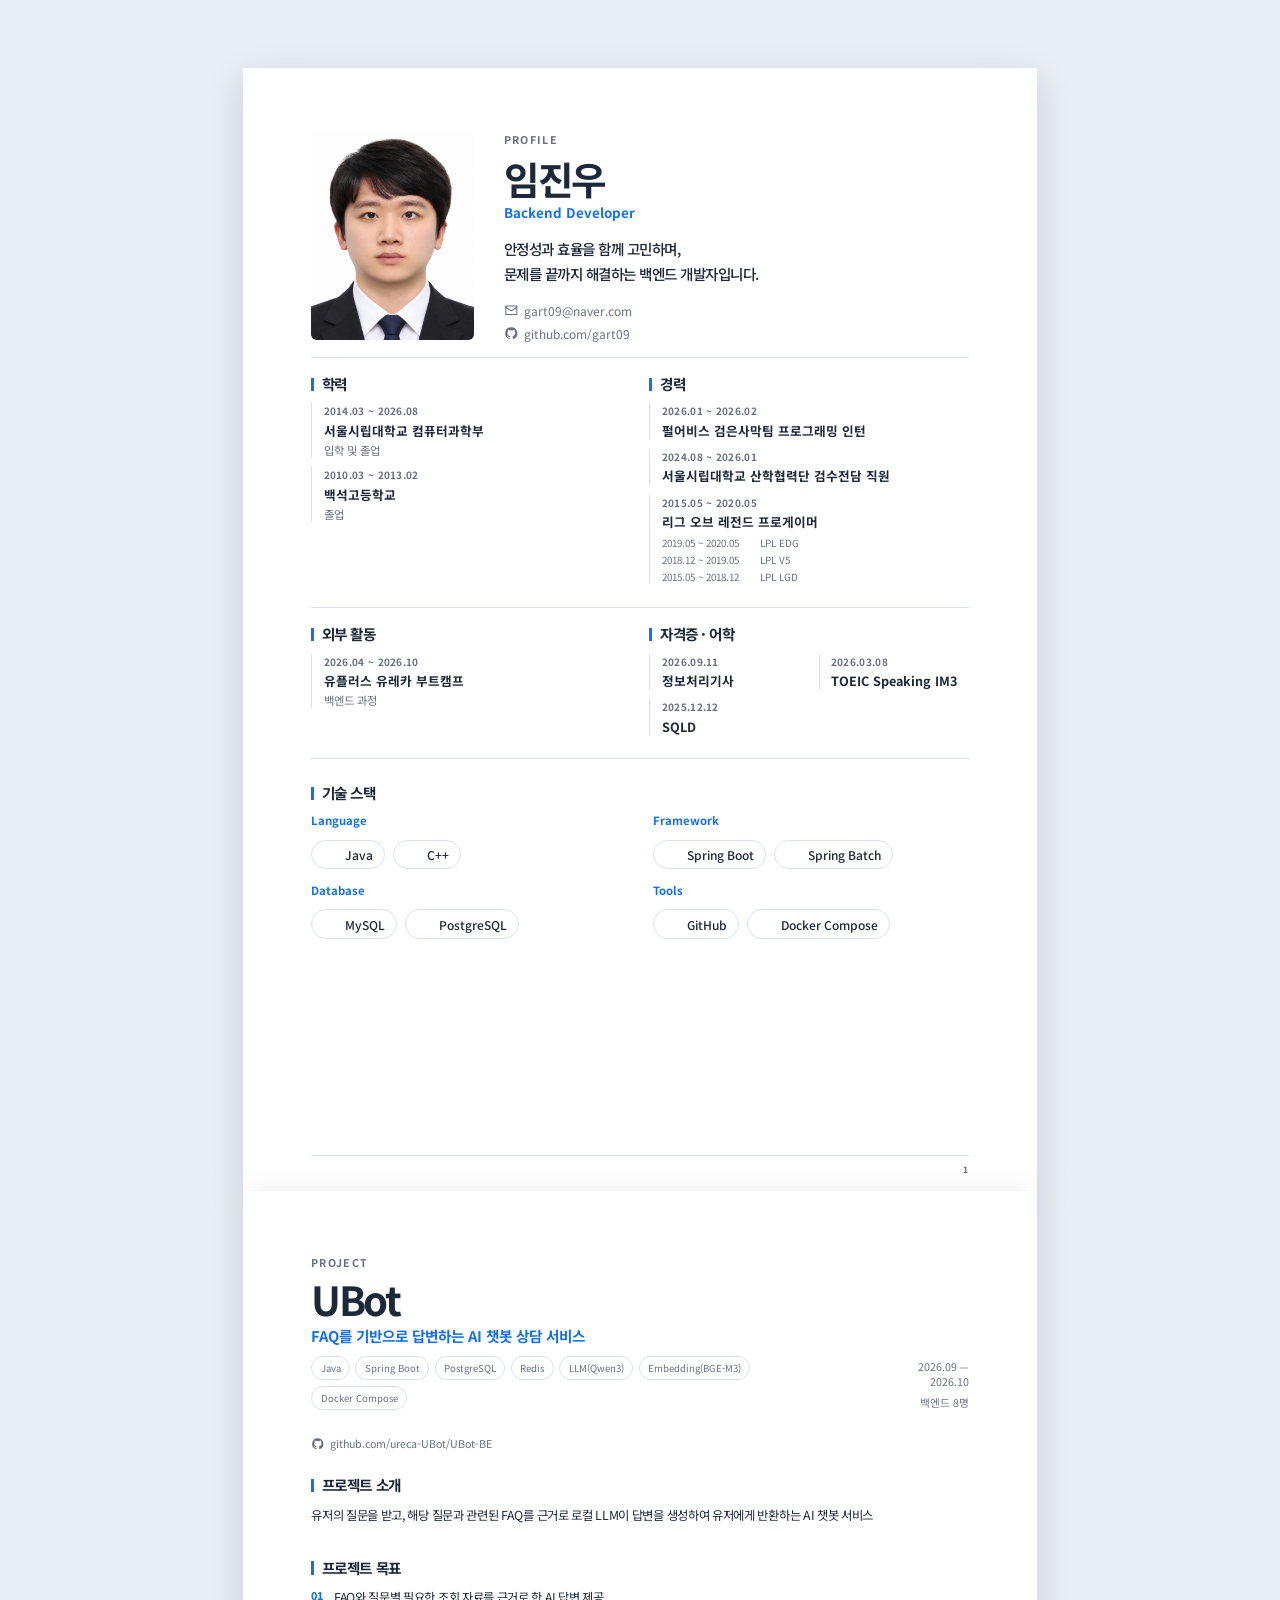
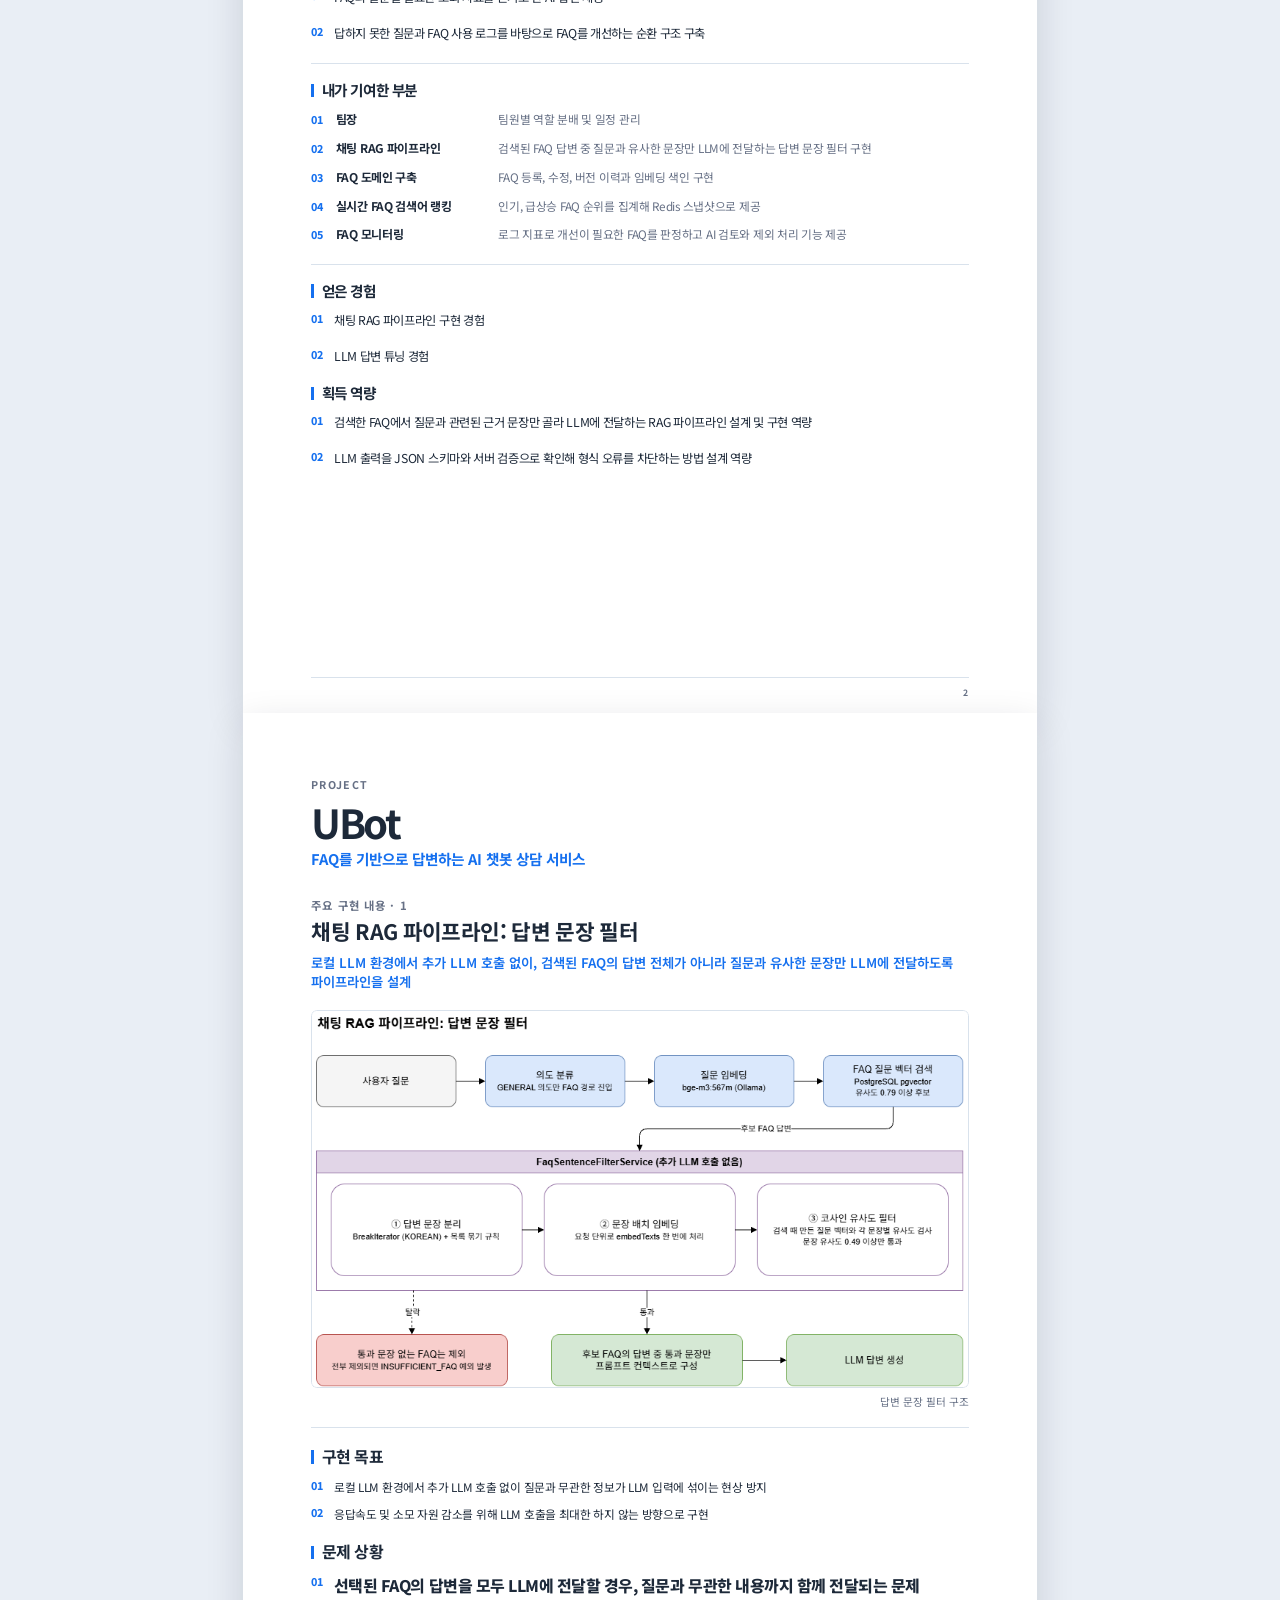
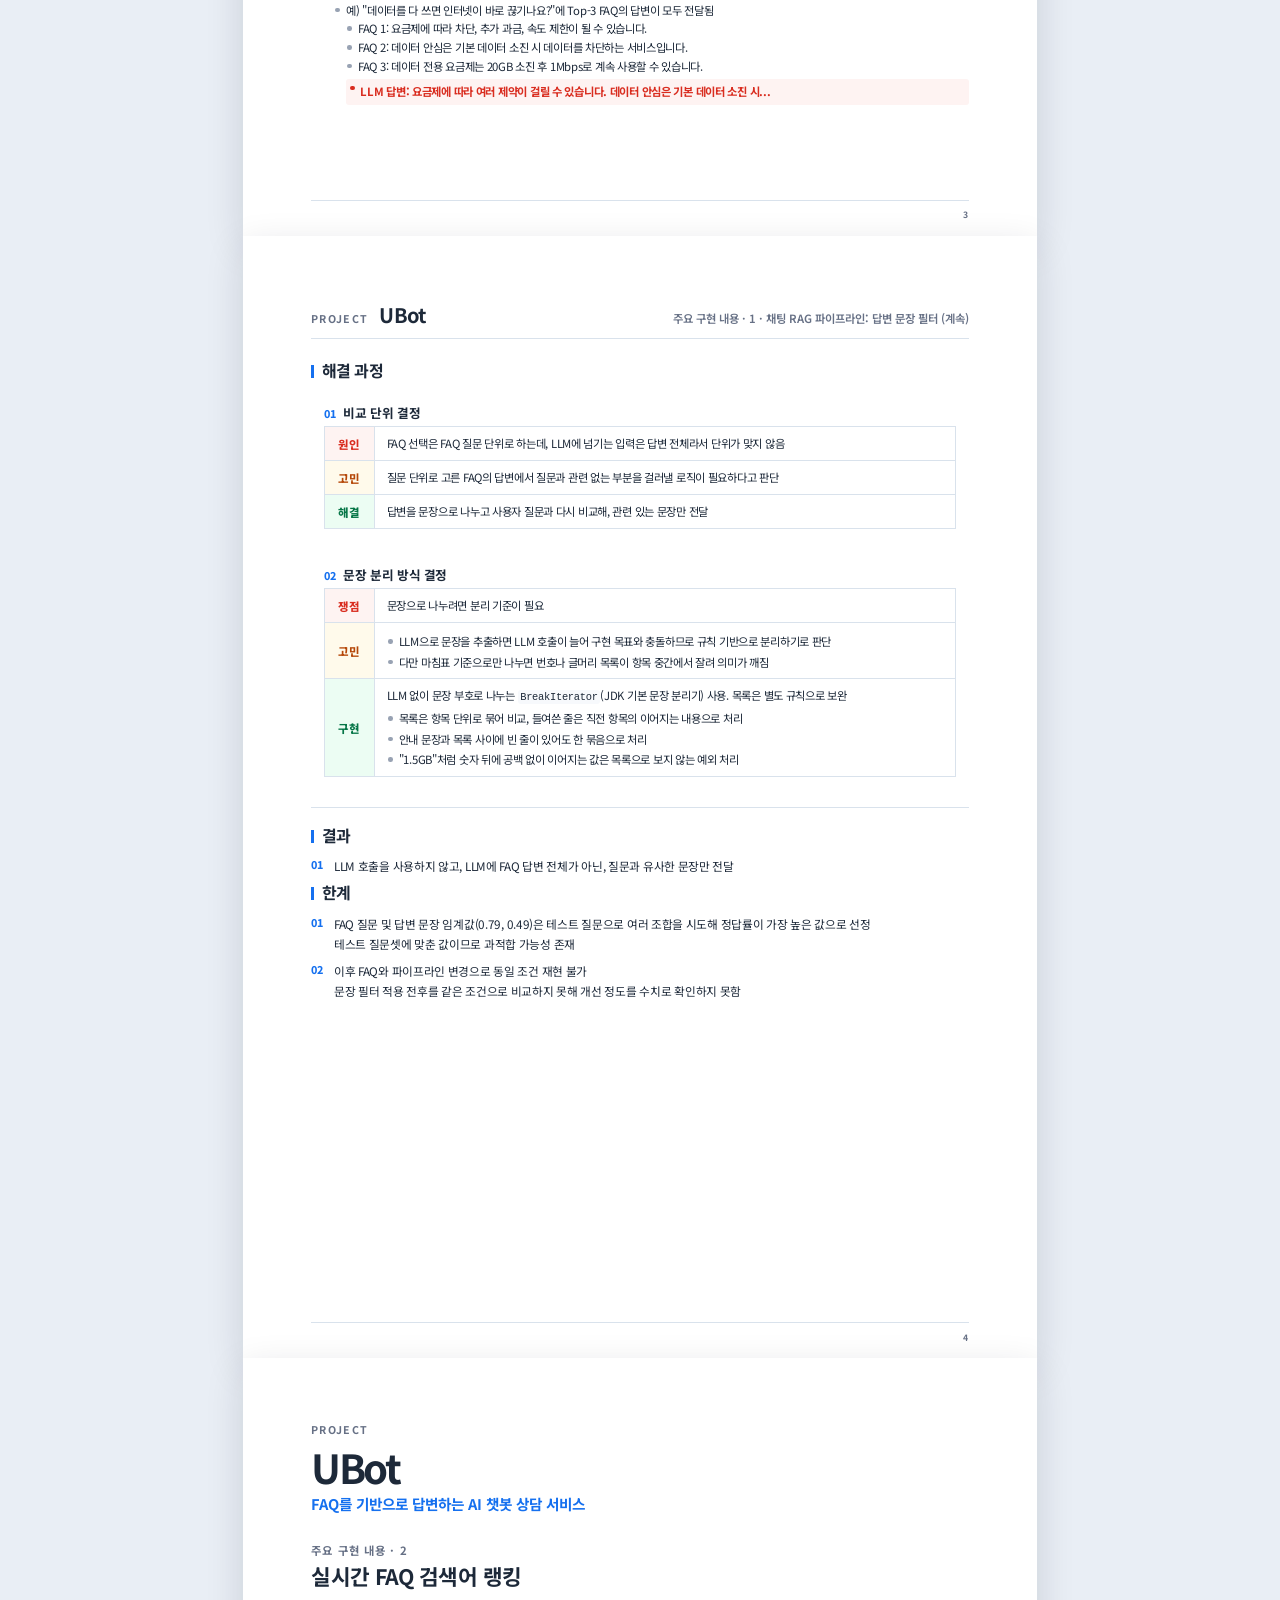
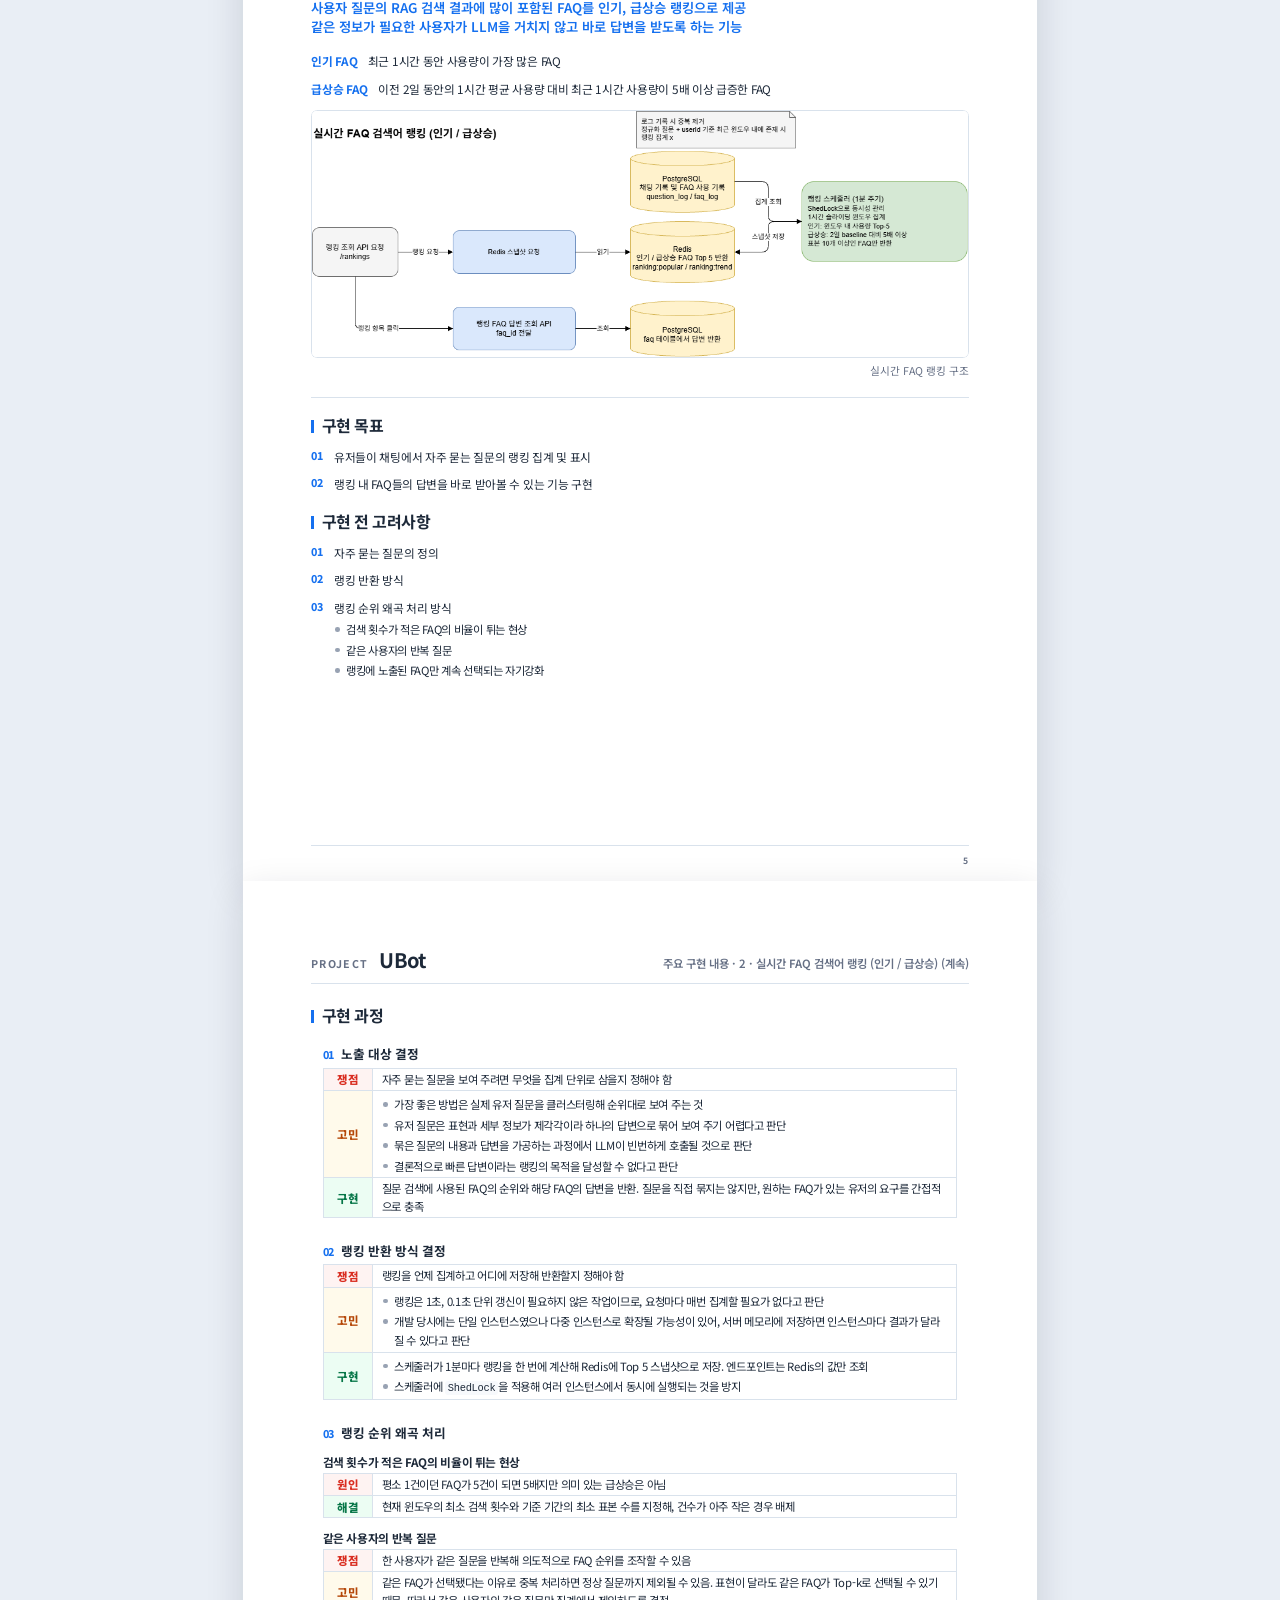
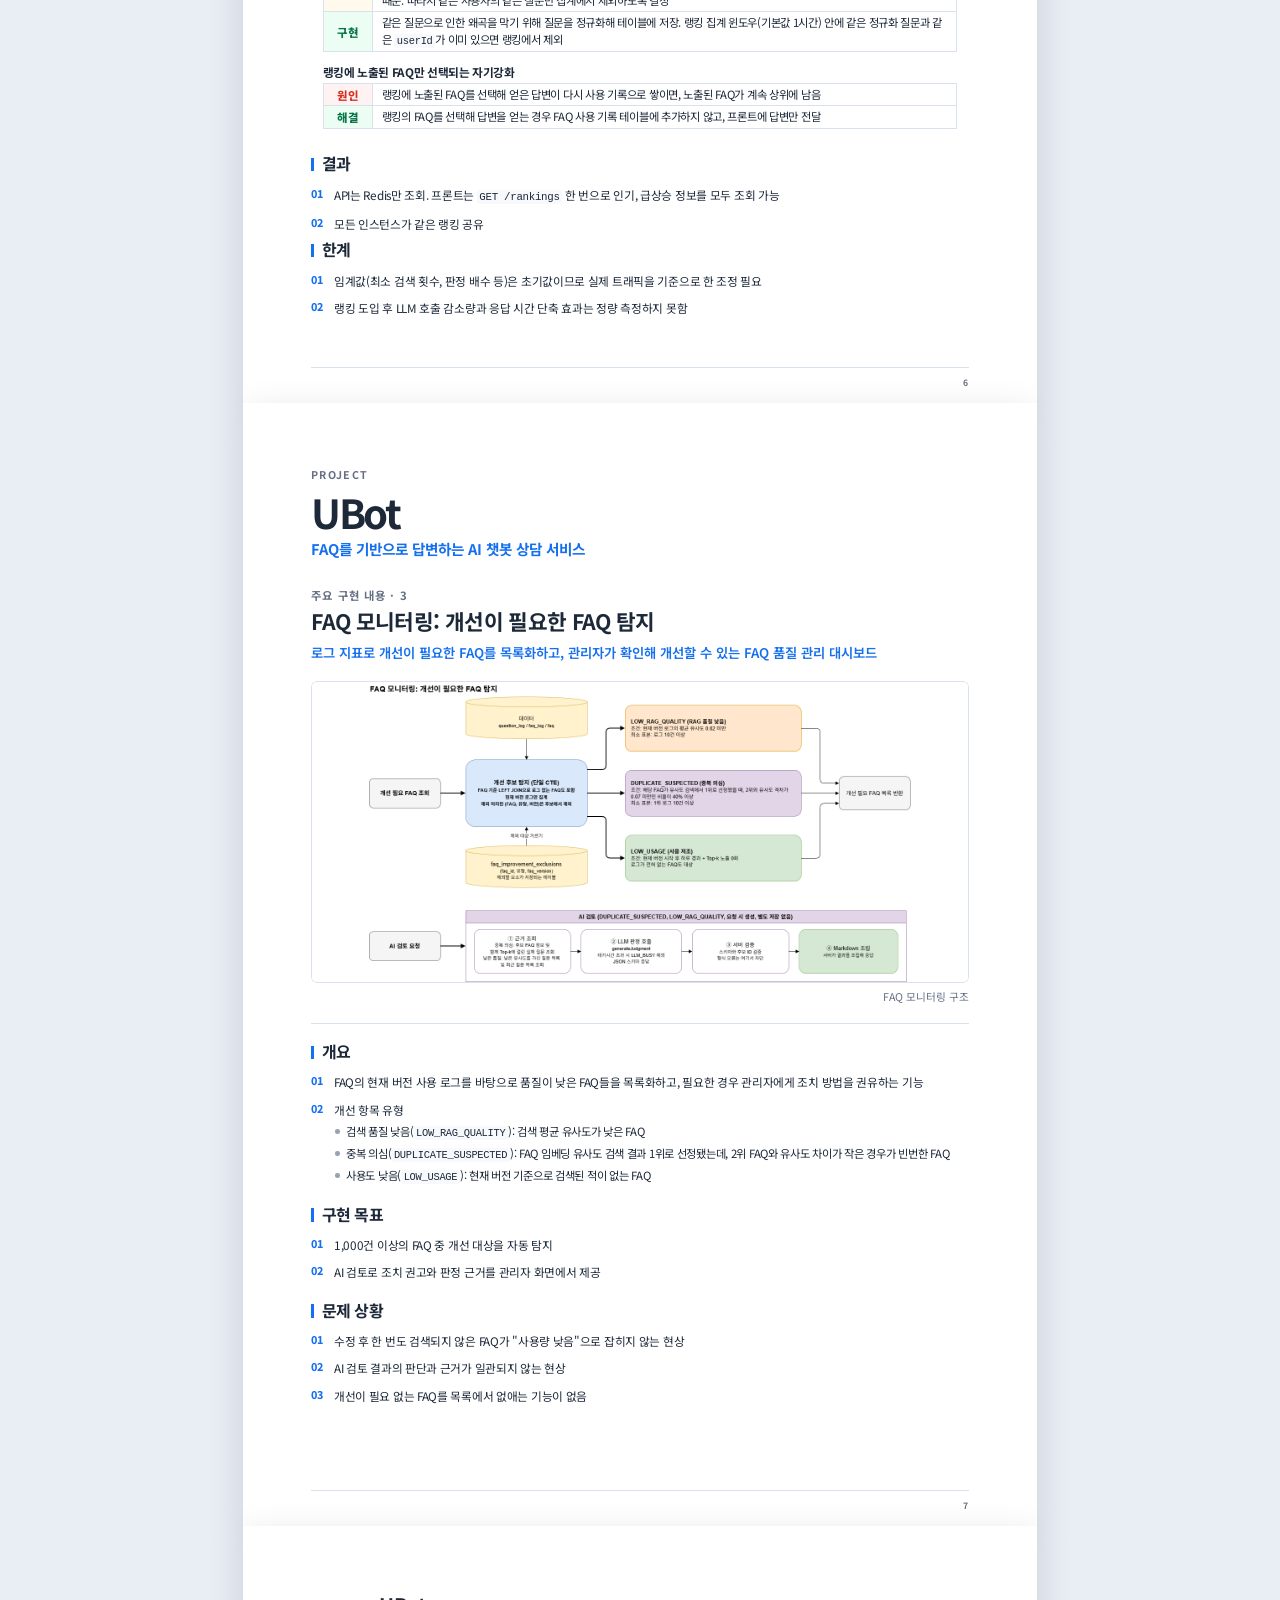
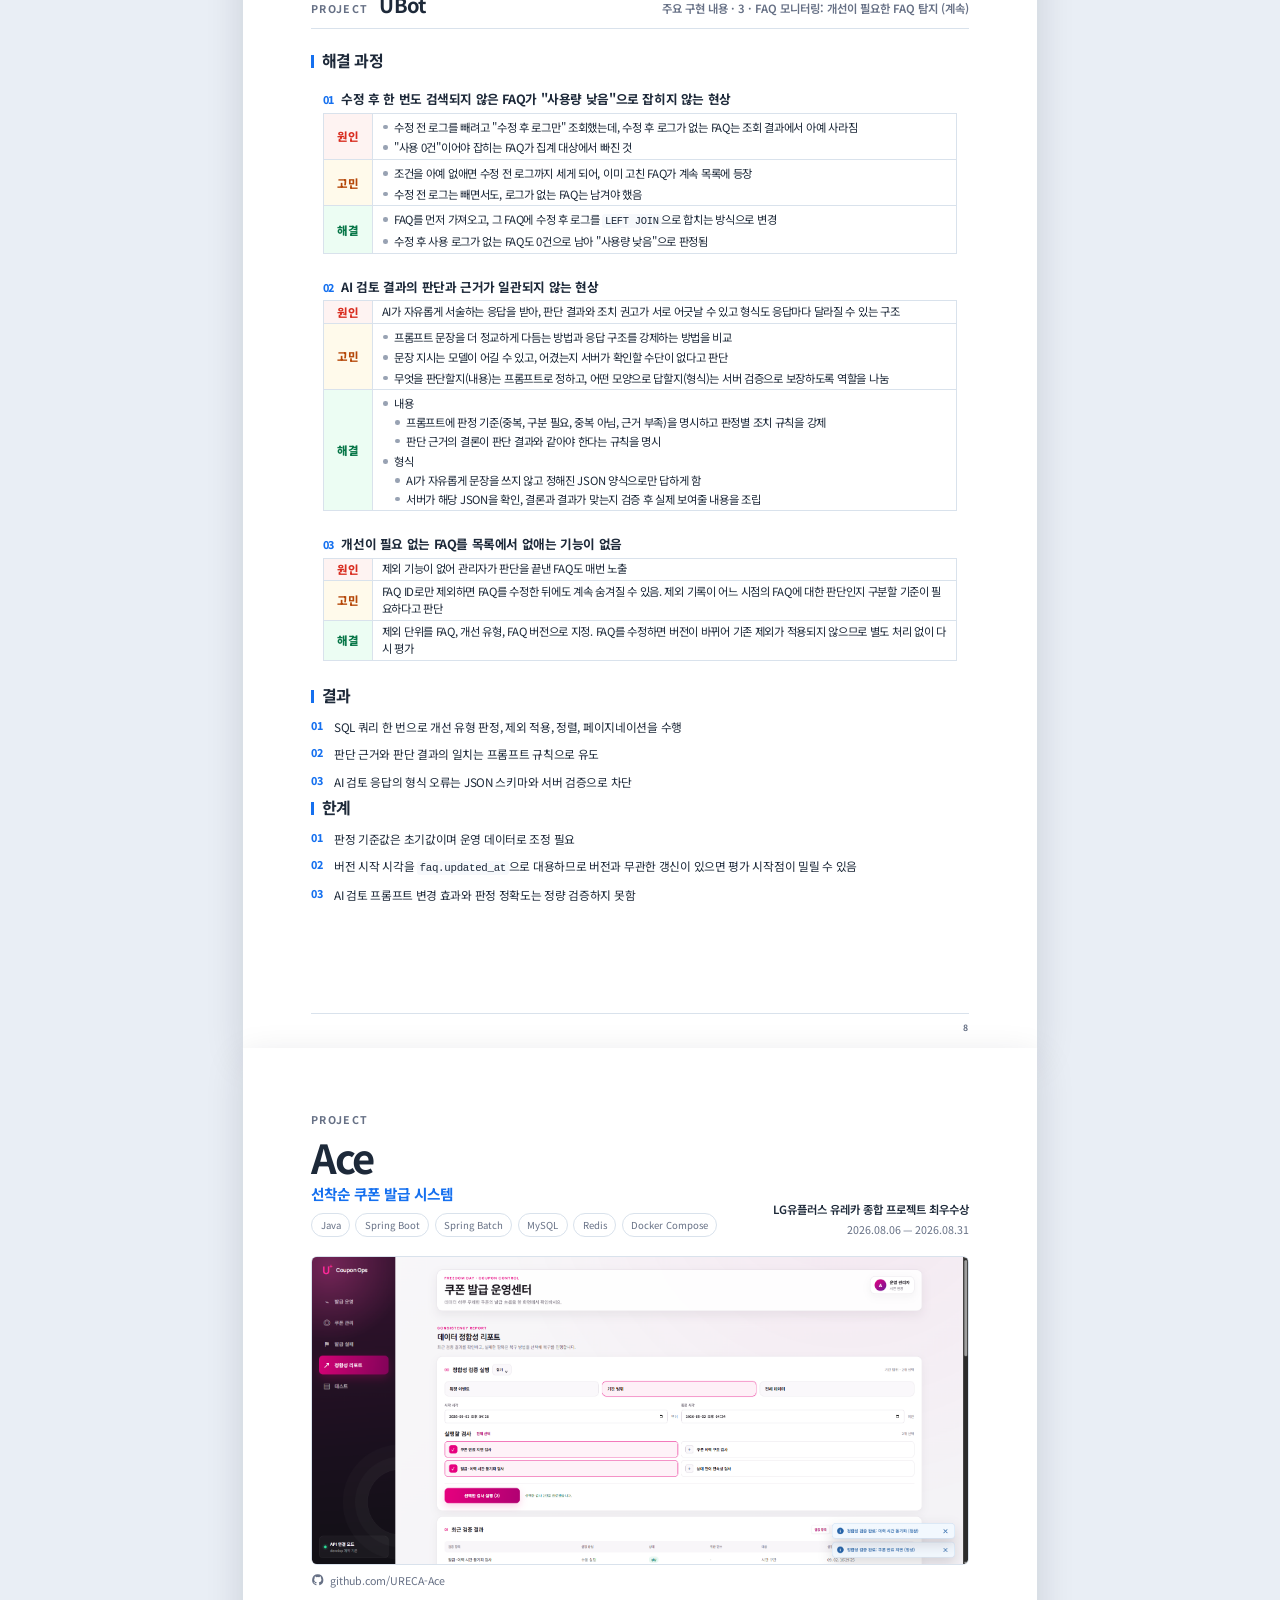
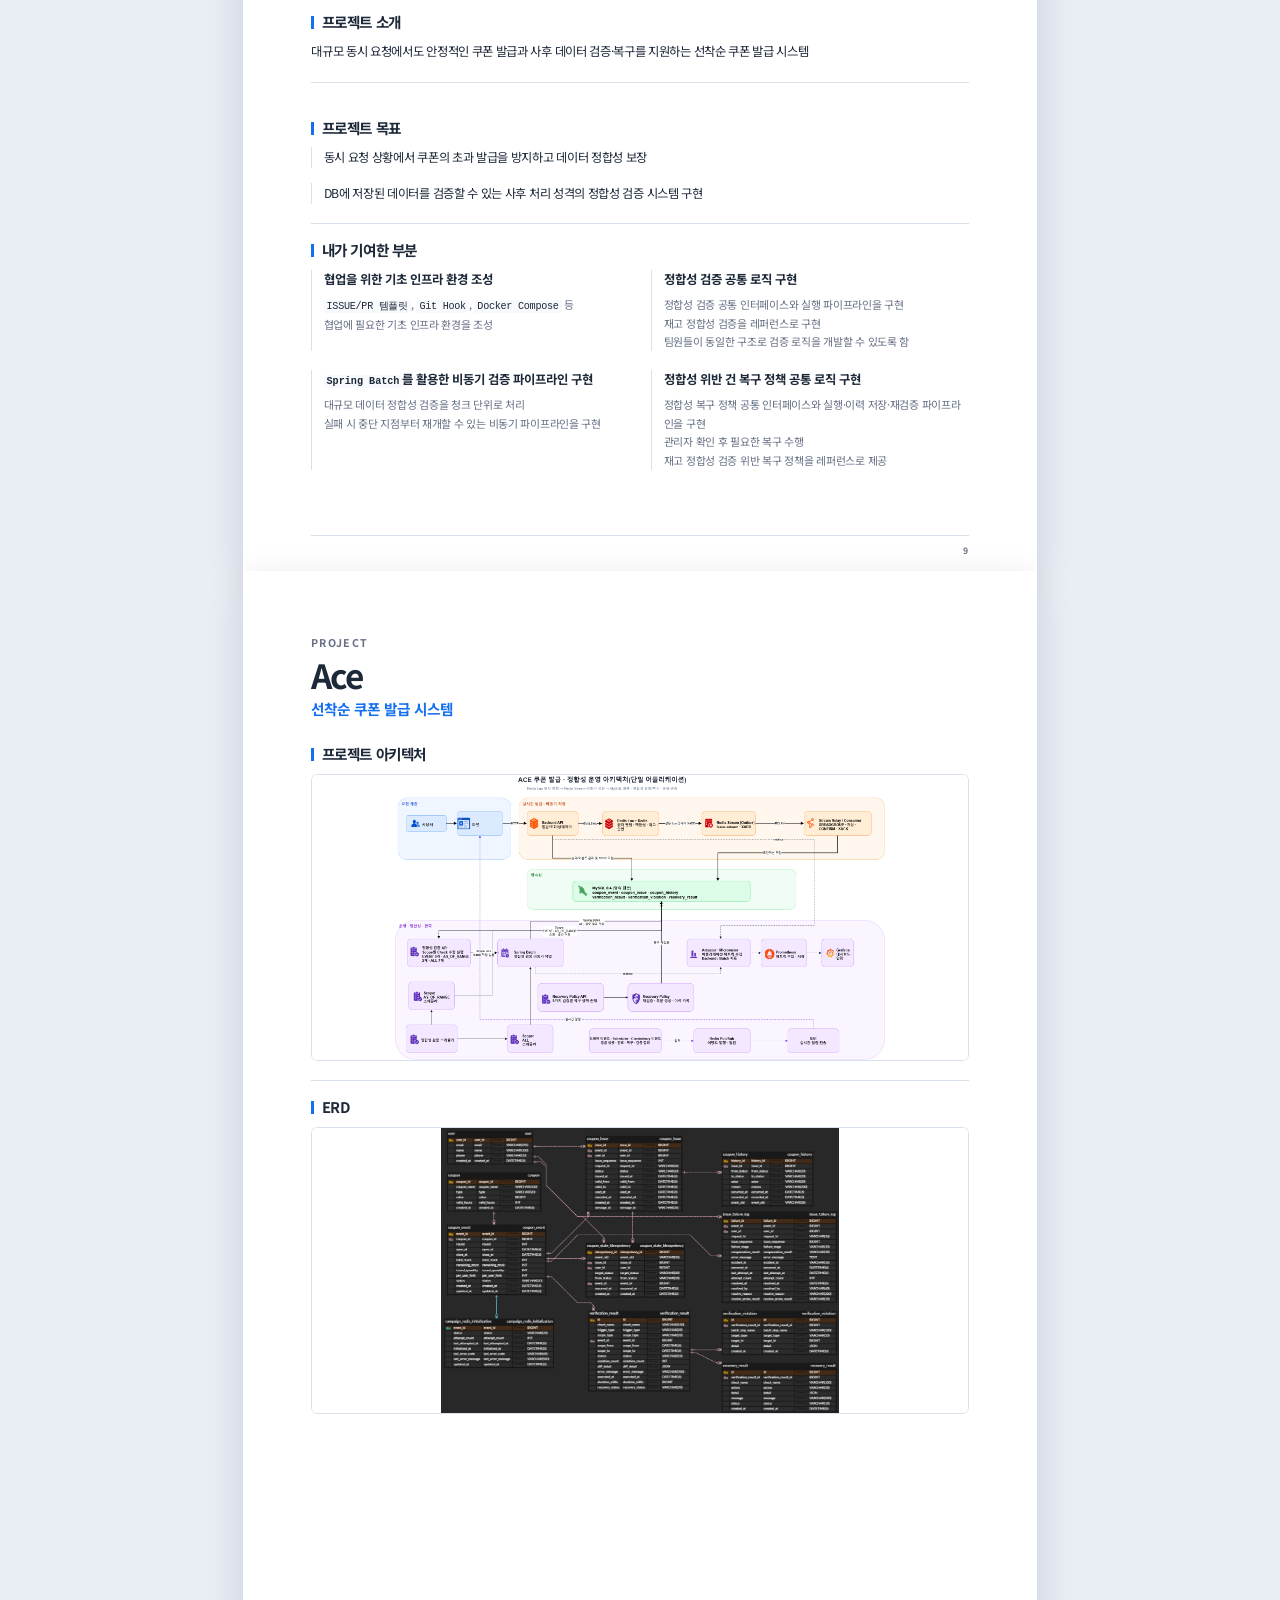
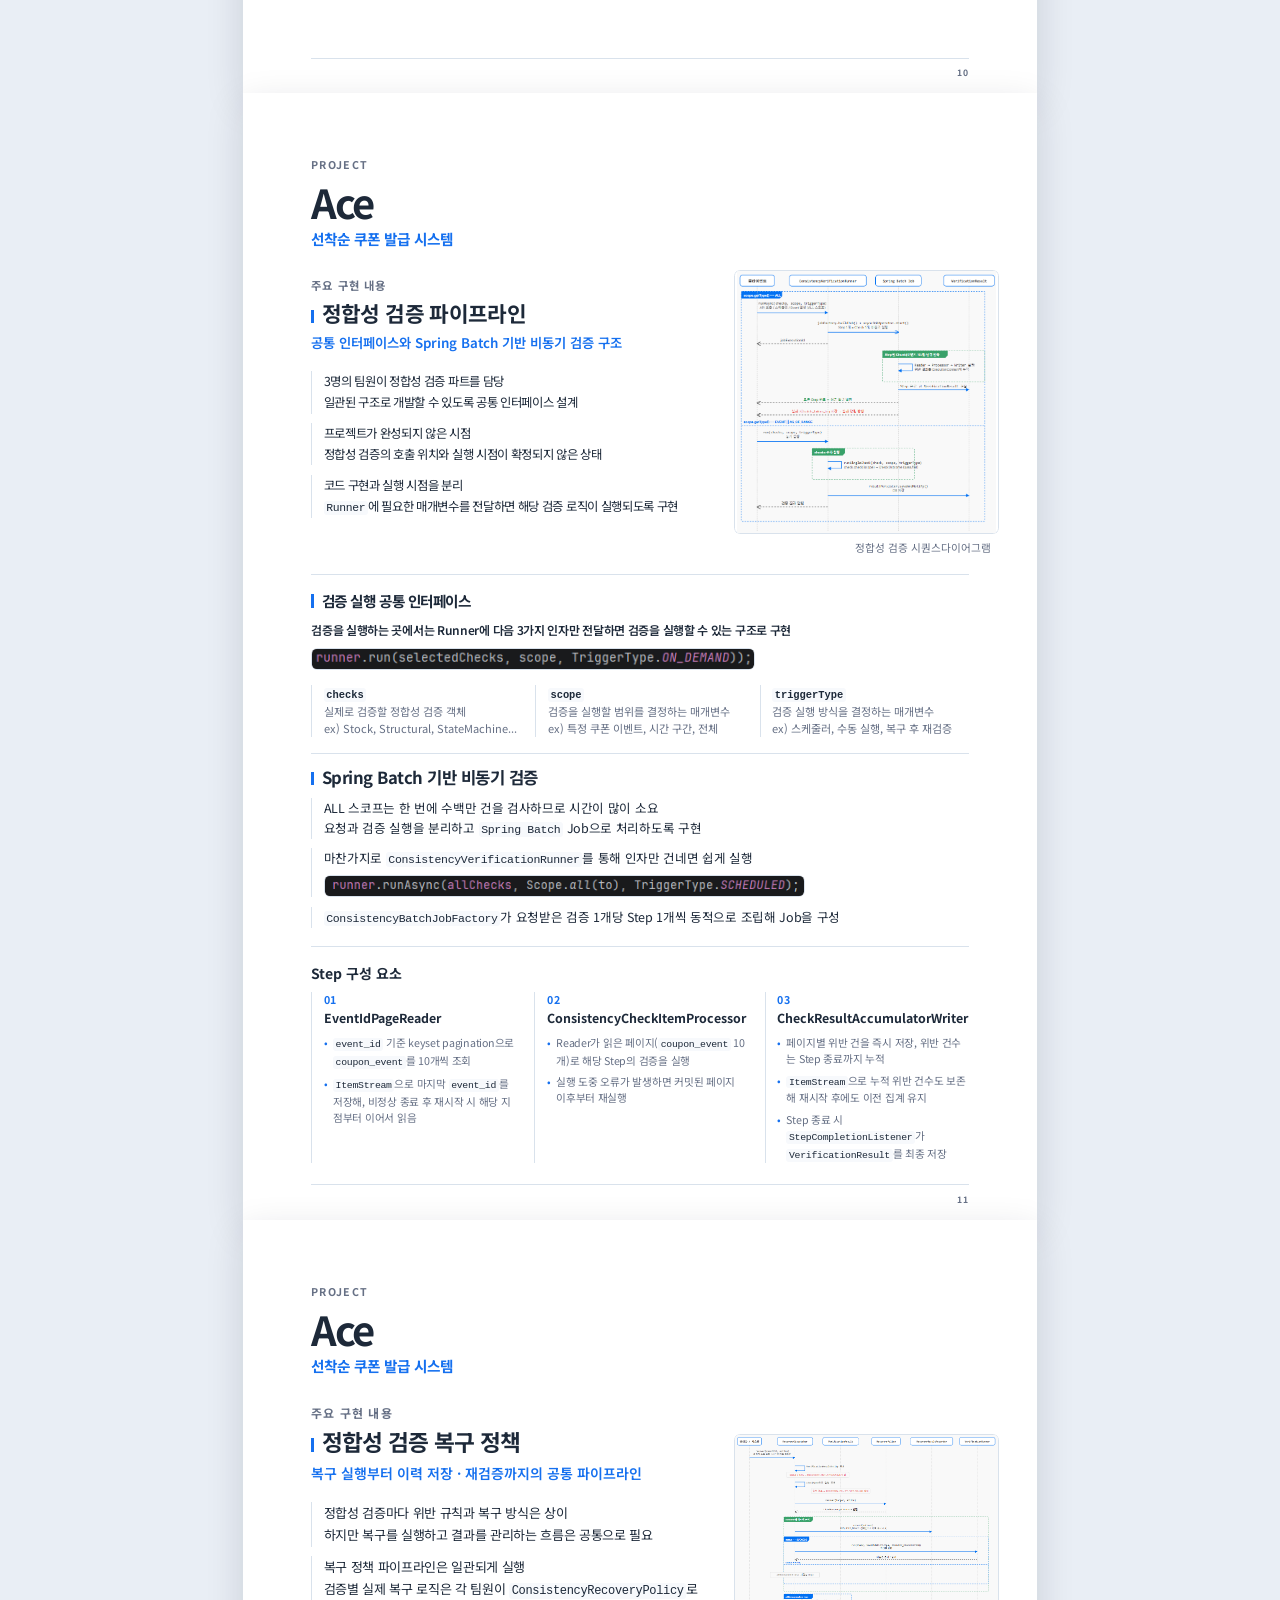
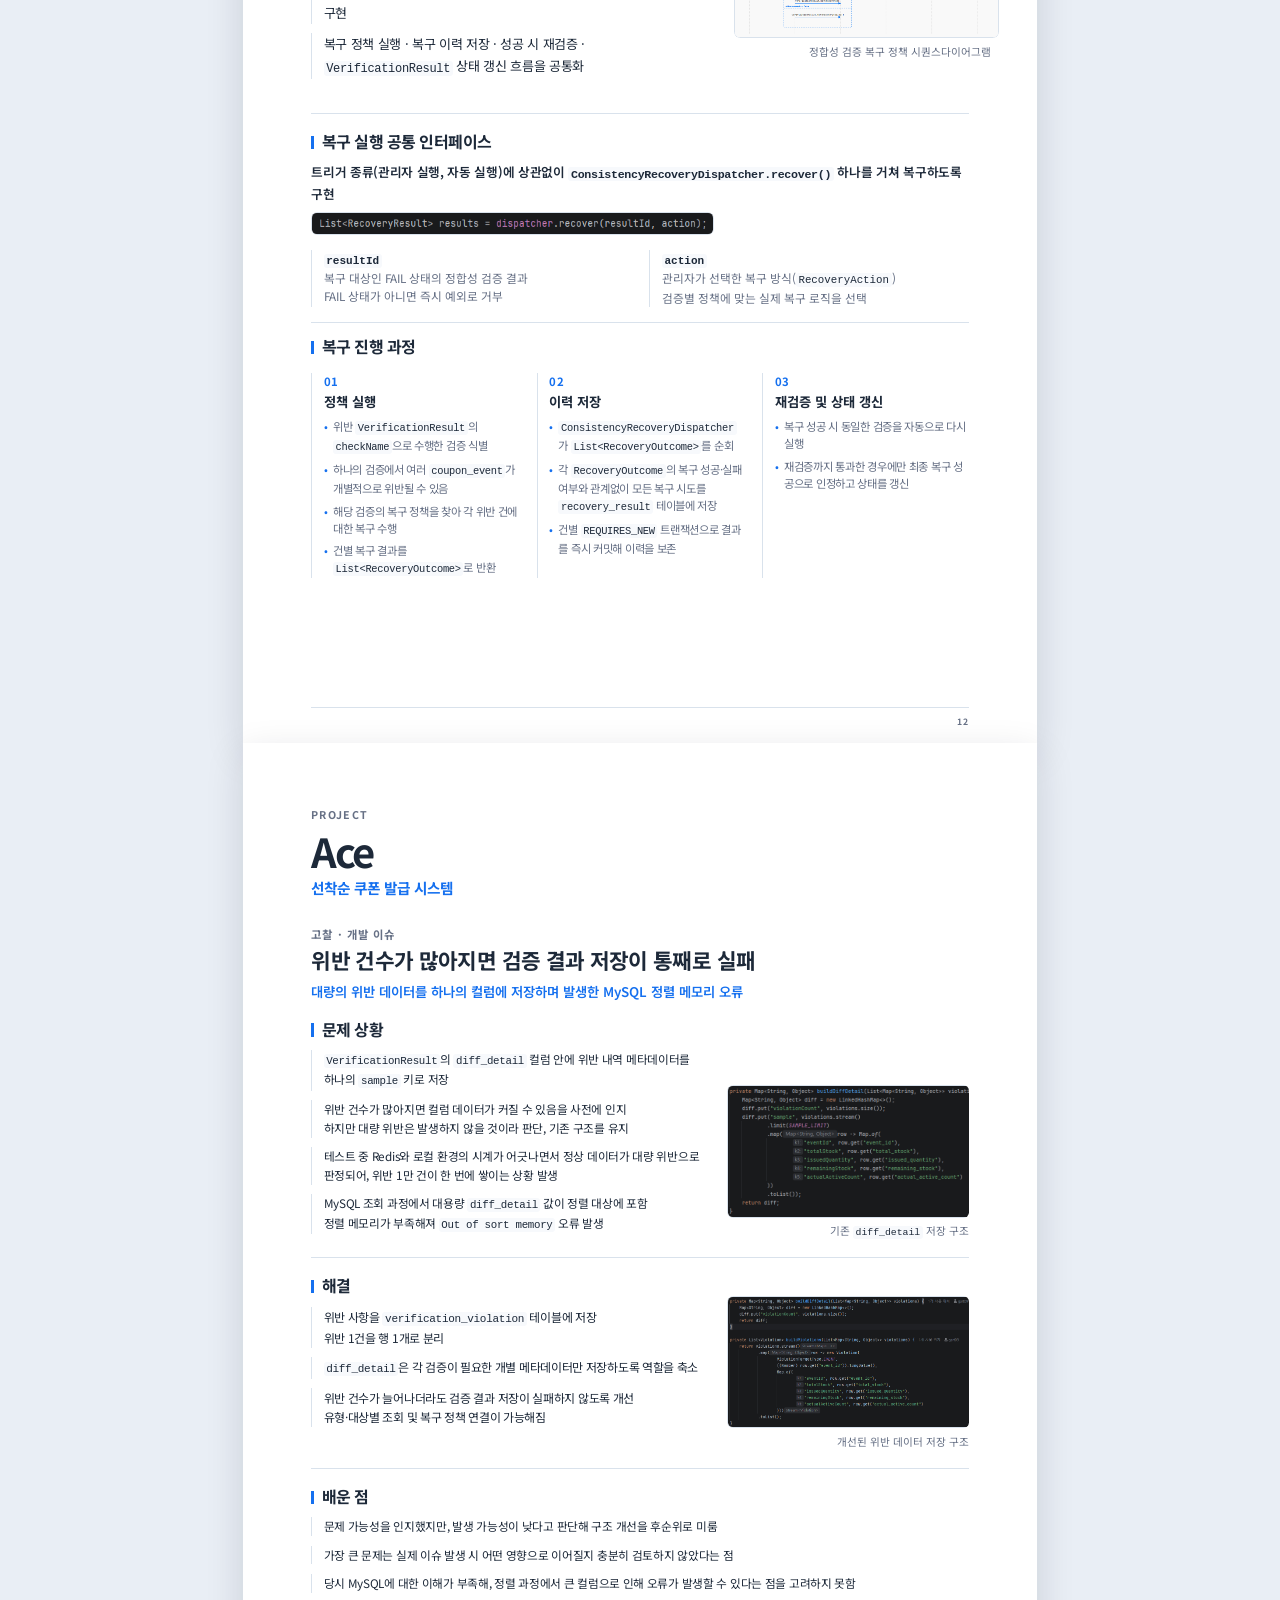
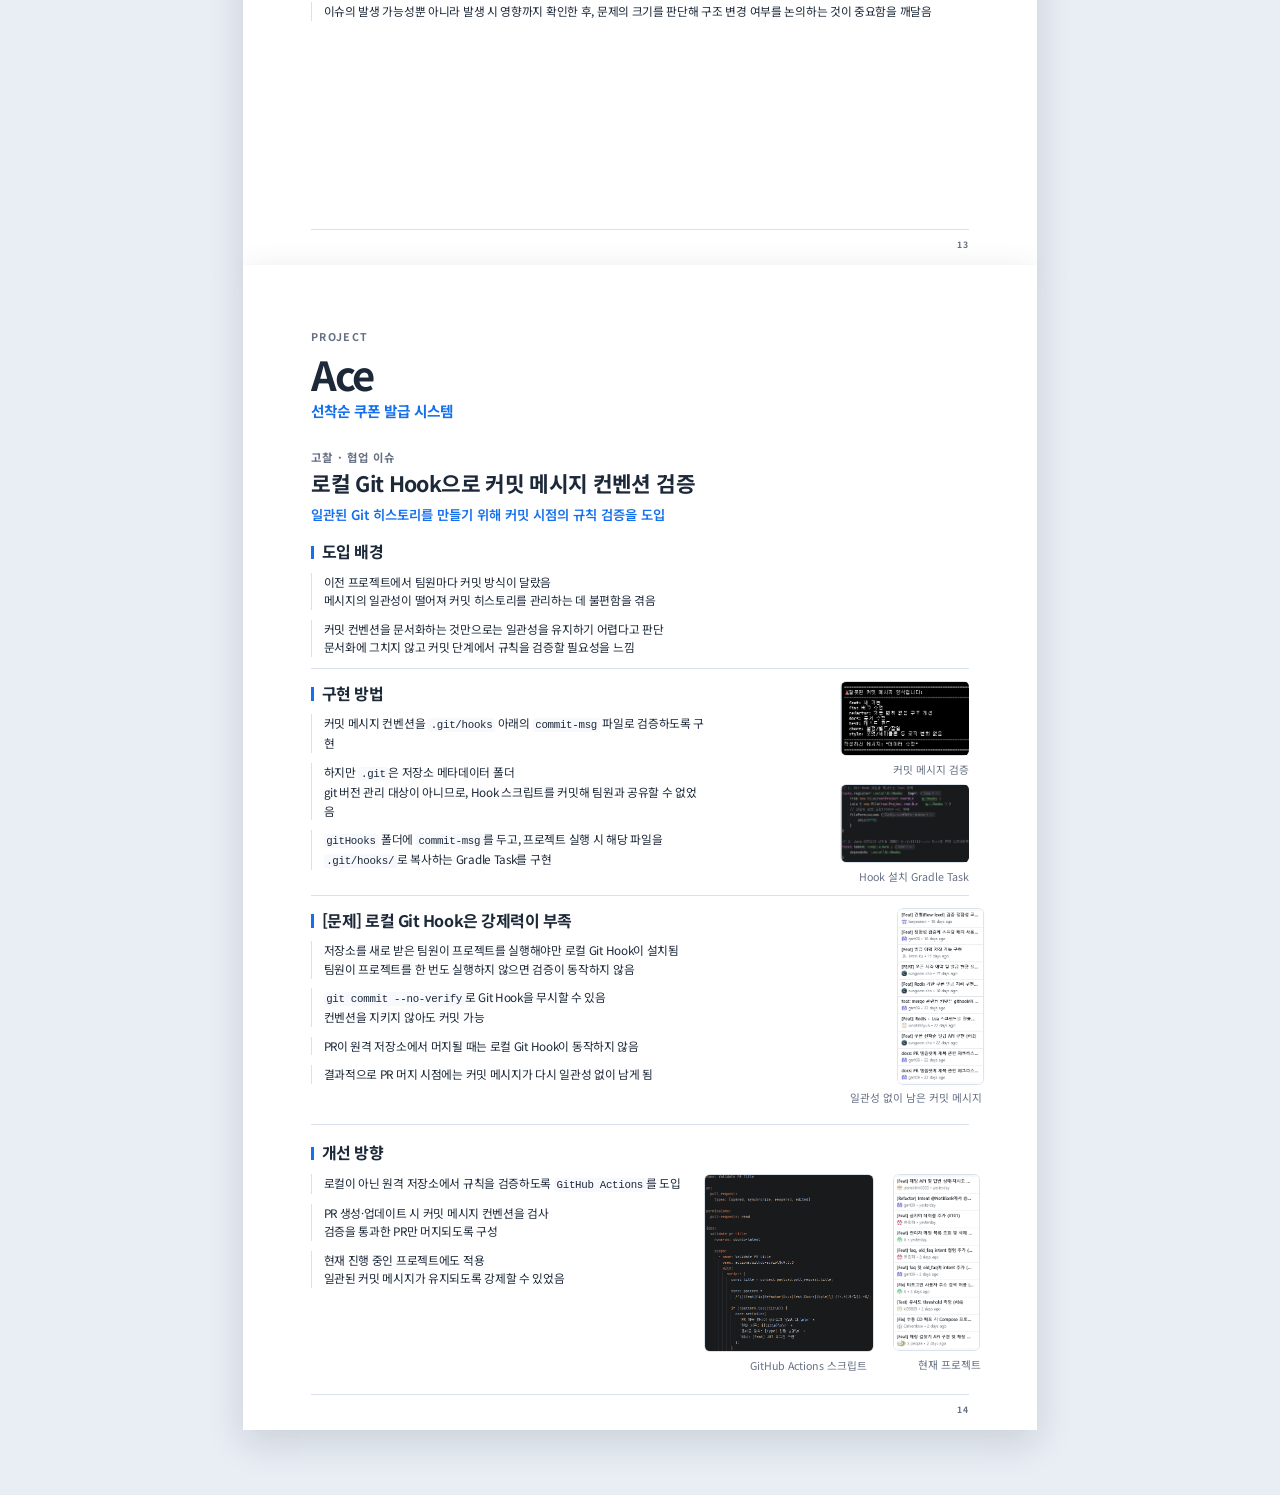
==== index.html @ d92568d3 "기술스택 설명 제거" ====
<!DOCTYPE html>
<html lang="ko">
<head>
    <meta charset="UTF-8">
    <meta name="viewport" content="width=device-width, initial-scale=1.0">
    <base href="portfolio-pdf/">
    <title>임진우 포트폴리오 · 프로필</title>
    <link rel="preconnect" href="https://fonts.googleapis.com">
    <link rel="preconnect" href="https://fonts.gstatic.com" crossorigin>
    <link href="https://fonts.googleapis.com/css2?family=Noto+Sans+KR:wght@400;500;600;700;800&display=swap" rel="stylesheet">
    <link rel="stylesheet" href="../css/style.css">
</head>
<body>
    <main>
        <article class="pdf-page">
            <header class="page-header">
                <img src="../assets/images/임진우_사진.png" alt="임진우 프로필 사진" class="profile-photo">
                <div class="header-content">
                    <div class="header-title-row">
                        <div>
                            <p class="eyebrow">PROFILE</p>
                            <h1>임진우</h1>
                            <p class="role">Backend Developer</p>
                        </div>
                    </div>
                    <p class="header-intro">
                        안정성과 효율을 함께 고민하며,<br>
                        문제를 끝까지 해결하는 백엔드 개발자입니다.
                    </p>
                    <div class="header-contact">
                        <a href="mailto:gart09@naver.com">
                            <svg viewBox="0 0 24 24" aria-hidden="true"><path d="M3 5h18v14H3z"/><path d="m3 7 9 6 9-6"/></svg>
                            <span>gart09@naver.com</span>
                        </a>
                        <a href="https://github.com/gart09">
                            <svg viewBox="0 0 24 24" aria-hidden="true"><path d="M12 2a10 10 0 0 0-3.16 19.49c.5.09.68-.22.68-.48v-1.7c-2.78.6-3.37-1.18-3.37-1.18-.46-1.15-1.11-1.46-1.11-1.46-.91-.62.07-.61.07-.61 1 .07 1.54 1.02 1.54 1.02.9 1.53 2.35 1.09 2.92.83.09-.65.35-1.09.64-1.34-2.22-.25-4.56-1.1-4.56-4.95 0-1.1.4-2 1.03-2.7-.1-.25-.45-1.28.1-2.66 0 0 .84-.27 2.75 1.03a9.58 9.58 0 0 1 5 0c1.9-1.3 2.74-1.03 2.74-1.03.55 1.38.2 2.41.1 2.66.64.7 1.03 1.6 1.03 2.7 0 3.86-2.35 4.7-4.58 4.95.36.3.68.87.68 1.76v2.6c0 .26.18.57.69.48A10 10 0 0 0 12 2Z"/></svg>
                            <span>github.com/gart09</span>
                        </a>
                    </div>
                </div>
            </header>

            <div class="profile-grid">
                <div class="section-divider section-divider--top" aria-hidden="true"></div>

                <section class="profile-section">
                    <h2>학력</h2>
                    <ul class="timeline-list">
                        <li>
                            <span class="period">2014.03 ~ 2026.08</span>
                            <strong>서울시립대학교 컴퓨터과학부</strong>
                            <span>입학 및 졸업</span>
                        </li>
                        <li>
                            <span class="period">2010.03 ~ 2013.02</span>
                            <strong>백석고등학교</strong>
                            <span>졸업</span>
                        </li>
                    </ul>
                </section>

                <section class="profile-section">
                    <h2>경력</h2>
                    <ul class="timeline-list compact-list">
                        <li>
                            <span class="period">2026.01 ~ 2026.02</span>
                            <strong>펄어비스 검은사막팀 프로그래밍 인턴</strong>
                        </li>
                        <li>
                            <span class="period">2024.08 ~ 2026.01</span>
                            <strong>서울시립대학교 산학협력단 검수전담 직원</strong>
                        </li>
                        <li>
                            <span class="period">2015.05 ~ 2020.05</span>
                            <strong>리그 오브 레전드 프로게이머</strong>
                            <div class="career-sublist">
                                <span><time>2019.05 ~ 2020.05</time>LPL EDG</span>
                                <span><time>2018.12 ~ 2019.05</time>LPL V5</span>
                                <span><time>2015.05 ~ 2018.12</time>LPL LGD</span>
                            </div>
                        </li>
                    </ul>
                </section>

                <div class="section-divider section-divider--middle" aria-hidden="true"></div>

                <section class="profile-section">
                    <h2>외부 활동</h2>
                    <ul class="timeline-list compact-list">
                        <li>
                            <span class="period">2026.04 ~ 2026.10</span>
                            <strong>유플러스 유레카 부트캠프</strong>
                            <span>백엔드 과정</span>
                        </li>
                    </ul>
                </section>

                <section class="profile-section credentials-section">
                    <h2>자격증 · 어학</h2>
                    <div class="credentials-columns">
                        <div>
                            <ul class="timeline-list compact-list">
                                <li>
                                    <span class="period">2026.09.11</span>
                                    <strong>정보처리기사</strong>
                                </li>
                                <li>
                                    <span class="period">2025.12.12</span>
                                    <strong>SQLD</strong>
                                </li>
                            </ul>
                        </div>
                        <div>
                            <ul class="timeline-list compact-list">
                                <li>
                                    <span class="period">2026.03.08</span>
                                    <strong>TOEIC Speaking IM3</strong>
                                </li>
                            </ul>
                        </div>
                    </div>
                </section>

                <div class="section-divider section-divider--stack" aria-hidden="true"></div>

                <section class="profile-section stack-section">
                    <h2>기술 스택</h2>
                    <div class="stack-groups">
                        <div>
                            <h3>Language</h3>
                            <ul class="skill-list">
                                <li>
                                    <div><span class="skill-badge"><img src="https://cdn.jsdelivr.net/gh/devicons/devicon/icons/java/java-original.svg" alt="" class="skill-icon">Java</span></div>
                                </li>
                                <li>
                                    <div><span class="skill-badge"><img src="https://cdn.jsdelivr.net/gh/devicons/devicon/icons/cplusplus/cplusplus-original.svg" alt="" class="skill-icon">C++</span></div>
                                </li>
                            </ul>
                        </div>
                        <div>
                            <h3>Framework</h3>
                            <ul class="skill-list">
                                <li>
                                    <div><span class="skill-badge"><img src="https://cdn.jsdelivr.net/gh/devicons/devicon/icons/spring/spring-original.svg" alt="" class="skill-icon">Spring Boot</span></div>
                                </li>
                                <li>
                                    <div><span class="skill-badge"><img src="https://cdn.jsdelivr.net/gh/devicons/devicon/icons/spring/spring-original.svg" alt="" class="skill-icon">Spring Batch</span></div>
                                </li>
                            </ul>
                        </div>
                        <div>
                            <h3>Database</h3>
                            <ul class="skill-list">
                                <li>
                                    <div><span class="skill-badge"><img src="https://cdn.jsdelivr.net/gh/devicons/devicon/icons/mysql/mysql-original.svg" alt="" class="skill-icon">MySQL</span></div>
                                </li>
                                <li>
                                    <div><span class="skill-badge"><img src="https://cdn.jsdelivr.net/gh/devicons/devicon/icons/postgresql/postgresql-original.svg" alt="" class="skill-icon">PostgreSQL</span></div>
                                </li>
                            </ul>
                        </div>
                        <div>
                            <h3>Tools</h3>
                            <ul class="skill-list">
                                <li>
                                    <div><span class="skill-badge"><img src="https://cdn.jsdelivr.net/gh/devicons/devicon/icons/github/github-original.svg" alt="" class="skill-icon">GitHub</span></div>
                                </li>
                                <li>
                                    <div><span class="skill-badge"><img src="https://cdn.jsdelivr.net/gh/devicons/devicon/icons/docker/docker-original.svg" alt="" class="skill-icon">Docker Compose</span></div>
                                </li>
                            </ul>
                        </div>
                    </div>
                </section>
            </div>

            <footer class="page-footer">
                <span>1</span>
            </footer>
        </article>

        <!-- ===== UBot ===== -->
        <article class="pdf-page ubot-page">
            <header class="project-page-header">
                <div>
                    <p class="eyebrow">PROJECT</p>
                    <h1>UBot</h1>
                    <p class="project-subtitle">FAQ를 기반으로 답변하는 AI 챗봇 상담 서비스</p>
                    <div class="tech-tags" aria-label="사용 기술">
                        <span>Java</span><span>Spring Boot</span><span>PostgreSQL</span><span>Redis</span><span>LLM(Qwen3)</span><span>Embedding(BGE-M3)</span><span>Docker Compose</span>
                    </div>
                </div>
                <div class="project-header-meta">
                    <p>2026.09 — 2026.10</p>
                    <p>백엔드 8명</p>
                </div>
            </header>

            <a class="project-github" href="https://github.com/ureca-UBot/UBot-BE" target="_blank" rel="noopener noreferrer">
                <svg viewBox="0 0 24 24" aria-hidden="true"><path d="M12 2a10 10 0 0 0-3.16 19.49c.5.09.68-.22.68-.48v-1.7c-2.78.6-3.37-1.18-3.37-1.18-.46-1.15-1.11-1.46-1.11-1.46-.91-.62.07-.61.07-.61 1 .07 1.54 1.02 1.54 1.02.9 1.53 2.35 1.09 2.92.83.09-.65.35-1.09.64-1.34-2.22-.25-4.56-1.1-4.56-4.95 0-1.1.4-2 1.03-2.7-.1-.25-.45-1.28.1-2.66 0 0 .84-.27 2.75 1.03a9.58 9.58 0 0 1 5 0c1.9-1.3 2.74-1.03 2.74-1.03.55 1.38.2 2.41.1 2.66.64.7 1.03 1.6 1.03 2.7 0 3.86-2.35 4.7-4.58 4.95.36.3.68.87.68 1.76v2.6c0 .26.18.57.69.48A10 10 0 0 0 12 2Z"/></svg>
                <span>github.com/ureca-UBot/UBot-BE</span>
            </a>

            <section class="project-hero">
                <div class="project-summary">
                    <h2>프로젝트 소개</h2>
                    <p>유저의 질문을 받고, 해당 질문과 관련된 FAQ를 근거로 로컬 LLM이 답변을 생성하여 유저에게 반환하는 AI 챗봇 서비스</p>
                </div>
            </section>

            <section class="project-goal">
                <h2>프로젝트 목표</h2>
                <ul class="goal-list">
                    <li>FAQ와 질문별 필요한 조회 자료를 근거로 한 AI 답변 제공</li>
                    <li>답하지 못한 질문과 FAQ 사용 로그를 바탕으로 FAQ를 개선하는 순환 구조 구축</li>
                </ul>
            </section>

            <div class="project-divider contribution-divider" aria-hidden="true"></div>

            <section class="contribution-section">
                <h2>내가 기여한 부분</h2>
                <ul class="ubot-contrib">
                    <li><em>01</em><strong>팀장</strong><span>팀원별 역할 분배 및 일정 관리</span></li>
                    <li><em>02</em><strong>채팅 RAG 파이프라인</strong><span>검색된 FAQ 답변 중 질문과 유사한 문장만 LLM에 전달하는 답변 문장 필터 구현</span></li>
                    <li><em>03</em><strong>FAQ 도메인 구축</strong><span>FAQ 등록, 수정, 버전 이력과 임베딩 색인 구현</span></li>
                    <li><em>04</em><strong>실시간 FAQ 검색어 랭킹</strong><span>인기, 급상승 FAQ 순위를 집계해 Redis 스냅샷으로 제공</span></li>
                    <li><em>05</em><strong>FAQ 모니터링</strong><span>로그 지표로 개선이 필요한 FAQ를 판정하고 AI 검토와 제외 처리 기능 제공</span></li>
                </ul>
            </section>

            <div class="project-divider contribution-divider" aria-hidden="true"></div>

            <section class="project-goal">
                <h2>얻은 경험</h2>
                <ul class="goal-list">
                    <li>채팅 RAG 파이프라인 구현 경험</li>
                    <li>LLM 답변 튜닝 경험</li>
                </ul>
            </section>

            <section class="project-goal ubot-skill-section">
                <h2>획득 역량</h2>
                <ul class="goal-list">
                    <li>검색한 FAQ에서 질문과 관련된 근거 문장만 골라 LLM에 전달하는 RAG 파이프라인 설계 및 구현 역량</li>
                    <li>LLM 출력을 JSON 스키마와 서버 검증으로 확인해 형식 오류를 차단하는 방법 설계 역량</li>
                </ul>
            </section>

            <footer class="page-footer">
                <span>2</span>
            </footer>
        </article>

        <!-- UBot 경험 1 : 답변 문장 필터 (A) -->
        <article class="pdf-page ubot-page">
            <header class="project-page-header implementation-page-header">
                <div>
                    <p class="eyebrow">PROJECT</p>
                    <h1>UBot</h1>
                    <p class="project-subtitle">FAQ를 기반으로 답변하는 AI 챗봇 상담 서비스</p>
                </div>
            </header>

            <section class="reflection-title">
                <p class="implementation-kicker">주요 구현 내용 · 1</p>
                <h2>채팅 RAG 파이프라인: 답변 문장 필터</h2>
                <p class="implementation-subtitle">로컬 LLM 환경에서 추가 LLM 호출 없이, 검색된 FAQ의 답변 전체가 아니라 질문과 유사한 문장만 LLM에 전달하도록 파이프라인을 설계</p>
            </section>

            <figure class="project-figure ubot-figure">
                <button type="button" class="image-zoom" data-zoom-src="../assets/images/UBot_답변문장필터구조.png" data-zoom-alt="UBot 답변 문장 필터 구조 크게 보기">
                    <img src="../assets/images/UBot_답변문장필터구조.png" alt="UBot 답변 문장 필터 구조">
                </button>
                <figcaption>답변 문장 필터 구조</figcaption>
            </figure>

            <div class="project-divider reflection-divider" aria-hidden="true"></div>

            <section class="ubot-section">
                <h2>구현 목표</h2>
                <ul class="ubot-list">
                    <li>로컬 LLM 환경에서 추가 LLM 호출 없이 질문과 무관한 정보가 LLM 입력에 섞이는 현상 방지</li>
                    <li>응답속도 및 소모 자원 감소를 위해 LLM 호출을 최대한 하지 않는 방향으로 구현</li>
                </ul>
            </section>

            <section class="ubot-section">
                <h2>문제 상황</h2>
                <ul class="ubot-list">
                    <li><strong class="ubot-emph">선택된 FAQ의 답변을 모두 LLM에 전달할 경우, 질문과 무관한 내용까지 함께 전달되는 문제</strong>
                        <ul class="ubot-sublist">
                            <li>예) "데이터를 다 쓰면 인터넷이 바로 끊기나요?"에 Top-3 FAQ의 답변이 모두 전달됨
                                <ul class="ubot-sublist">
                                    <li>FAQ 1: 요금제에 따라 차단, 추가 과금, 속도 제한이 될 수 있습니다.</li>
                                    <li>FAQ 2: 데이터 안심은 기본 데이터 소진 시 데이터를 차단하는 서비스입니다.</li>
                                    <li>FAQ 3: 데이터 전용 요금제는 20GB 소진 후 1Mbps로 계속 사용할 수 있습니다.</li>
                                    <li class="ubot-red">LLM 답변: 요금제에 따라 여러 제약이 걸릴 수 있습니다. 데이터 안심은 기본 데이터 소진 시...</li>
                                </ul>
                            </li>
                        </ul>
                    </li>
                </ul>
            </section>

            <footer class="page-footer">
                <span>3</span>
            </footer>
        </article>

        <!-- UBot 경험 1 (B) -->
        <article class="pdf-page ubot-page ubot-roomy">
            <header class="ubot-cont-header">
                <div><span class="eyebrow">PROJECT</span><strong>UBot</strong></div>
                <p>주요 구현 내용 · 1 · 채팅 RAG 파이프라인: 답변 문장 필터 (계속)</p>
            </header>

            <section class="ubot-section">
                <h2>해결 과정</h2>
                <div class="ubot-step">
                    <h3><span>01</span>비교 단위 결정</h3>
                    <dl class="ubot-rows">
                        <div><dt class="cause">원인</dt><dd>FAQ 선택은 FAQ 질문 단위로 하는데, LLM에 넘기는 입력은 답변 전체라서 단위가 맞지 않음</dd></div>
                        <div><dt class="think">고민</dt><dd>질문 단위로 고른 FAQ의 답변에서 질문과 관련 없는 부분을 걸러낼 로직이 필요하다고 판단</dd></div>
                        <div><dt class="solve">해결</dt><dd>답변을 문장으로 나누고 사용자 질문과 다시 비교해, 관련 있는 문장만 전달</dd></div>
                    </dl>
                </div>
                <div class="ubot-step">
                    <h3><span>02</span>문장 분리 방식 결정</h3>
                    <dl class="ubot-rows">
                        <div><dt class="cause">쟁점</dt><dd>문장으로 나누려면 분리 기준이 필요</dd></div>
                        <div><dt class="think">고민</dt>
                            <dd>
                                <ul class="ubot-sublist">
                                    <li>LLM으로 문장을 추출하면 LLM 호출이 늘어 구현 목표와 충돌하므로 규칙 기반으로 분리하기로 판단</li>
                                    <li>다만 마침표 기준으로만 나누면 번호나 글머리 목록이 항목 중간에서 잘려 의미가 깨짐</li>
                                </ul>
                            </dd>
                        </div>
                        <div><dt class="solve">구현</dt>
                            <dd>LLM 없이 문장 부호로 나누는 <code>BreakIterator</code>(JDK 기본 문장 분리기) 사용. 목록은 별도 규칙으로 보완
                                <ul class="ubot-sublist">
                                    <li>목록은 항목 단위로 묶어 비교, 들여쓴 줄은 직전 항목의 이어지는 내용으로 처리</li>
                                    <li>안내 문장과 목록 사이에 빈 줄이 있어도 한 묶음으로 처리</li>
                                    <li>"1.5GB"처럼 숫자 뒤에 공백 없이 이어지는 값은 목록으로 보지 않는 예외 처리</li>
                                </ul>
                            </dd>
                        </div>
                    </dl>
                </div>
            </section>

            <div class="project-divider reflection-divider" aria-hidden="true"></div>

            <div class="ubot-stack">
            <section class="ubot-section">
                <h2>결과</h2>
                <ul class="ubot-list">
                    <li>LLM 호출을 사용하지 않고, LLM에 FAQ 답변 전체가 아닌, 질문과 유사한 문장만 전달</li>
                </ul>
            </section>
            <section class="ubot-section">
                <h2>한계</h2>
                <ul class="ubot-list">
                    <li>FAQ 질문 및 답변 문장 임계값(0.79, 0.49)은 테스트 질문으로 여러 조합을 시도해 정답률이 가장 높은 값으로 선정<br>테스트 질문셋에 맞춘 값이므로 과적합 가능성 존재</li>
                    <li>이후 FAQ와 파이프라인 변경으로 동일 조건 재현 불가<br>문장 필터 적용 전후를 같은 조건으로 비교하지 못해 개선 정도를 수치로 확인하지 못함</li>
                </ul>
            </section>
            </div>

            <footer class="page-footer">
                <span>4</span>
            </footer>
        </article>

        <!-- UBot 경험 2 : 실시간 FAQ 검색어 랭킹 (A) -->
        <article class="pdf-page ubot-page">
            <header class="project-page-header implementation-page-header">
                <div>
                    <p class="eyebrow">PROJECT</p>
                    <h1>UBot</h1>
                    <p class="project-subtitle">FAQ를 기반으로 답변하는 AI 챗봇 상담 서비스</p>
                </div>
            </header>

            <section class="reflection-title">
                <p class="implementation-kicker">주요 구현 내용 · 2</p>
                <h2>실시간 FAQ 검색어 랭킹</h2>
                <p class="implementation-subtitle">사용자 질문의 RAG 검색 결과에 많이 포함된 FAQ를 인기, 급상승 랭킹으로 제공<br>같은 정보가 필요한 사용자가 LLM을 거치지 않고 바로 답변을 받도록 하는 기능</p>
            </section>

            <ul class="ubot-list ubot-definition">
                <li><strong>인기 FAQ</strong> 최근 1시간 동안 사용량이 가장 많은 FAQ</li>
                <li><strong>급상승 FAQ</strong> 이전 2일 동안의 1시간 평균 사용량 대비 최근 1시간 사용량이 5배 이상 급증한 FAQ</li>
            </ul>

            <figure class="project-figure ubot-figure ubot-figure--wide">
                <button type="button" class="image-zoom" data-zoom-src="../assets/images/UBot_FAQ랭킹.png" data-zoom-alt="UBot FAQ 랭킹 구조 크게 보기">
                    <img src="../assets/images/UBot_FAQ랭킹.png" alt="UBot FAQ 랭킹 구조">
                </button>
                <figcaption>실시간 FAQ 랭킹 구조</figcaption>
            </figure>

            <div class="project-divider reflection-divider" aria-hidden="true"></div>

            <section class="ubot-section">
                <h2>구현 목표</h2>
                <ul class="ubot-list">
                    <li>유저들이 채팅에서 자주 묻는 질문의 랭킹 집계 및 표시</li>
                    <li>랭킹 내 FAQ들의 답변을 바로 받아볼 수 있는 기능 구현</li>
                </ul>
            </section>

            <section class="ubot-section">
                <h2>구현 전 고려사항</h2>
                <ul class="ubot-list">
                    <li>자주 묻는 질문의 정의</li>
                    <li>랭킹 반환 방식</li>
                    <li>랭킹 순위 왜곡 처리 방식
                        <ul class="ubot-sublist">
                            <li>검색 횟수가 적은 FAQ의 비율이 튀는 현상</li>
                            <li>같은 사용자의 반복 질문</li>
                            <li>랭킹에 노출된 FAQ만 계속 선택되는 자기강화</li>
                        </ul>
                    </li>
                </ul>
            </section>

            <footer class="page-footer">
                <span>5</span>
            </footer>
        </article>

        <!-- UBot 경험 2 (B) -->
        <article class="pdf-page ubot-page">
            <header class="ubot-cont-header">
                <div><span class="eyebrow">PROJECT</span><strong>UBot</strong></div>
                <p>주요 구현 내용 · 2 · 실시간 FAQ 검색어 랭킹 (인기 / 급상승) (계속)</p>
            </header>

            <section class="ubot-section">
                <h2>구현 과정</h2>
                <div class="ubot-step">
                    <h3><span>01</span>노출 대상 결정</h3>
                    <dl class="ubot-rows">
                        <div><dt class="cause">쟁점</dt><dd>자주 묻는 질문을 보여 주려면 무엇을 집계 단위로 삼을지 정해야 함</dd></div>
                        <div><dt class="think">고민</dt>
                            <dd>
                                <ul class="ubot-sublist">
                                    <li>가장 좋은 방법은 실제 유저 질문을 클러스터링해 순위대로 보여 주는 것</li>
                                    <li>유저 질문은 표현과 세부 정보가 제각각이라 하나의 답변으로 묶어 보여 주기 어렵다고 판단</li>
                                    <li>묶은 질문의 내용과 답변을 가공하는 과정에서 LLM이 빈번하게 호출될 것으로 판단</li>
                                    <li>결론적으로 빠른 답변이라는 랭킹의 목적을 달성할 수 없다고 판단</li>
                                </ul>
                            </dd>
                        </div>
                        <div><dt class="solve">구현</dt><dd>질문 검색에 사용된 FAQ의 순위와 해당 FAQ의 답변을 반환. 질문을 직접 묶지는 않지만, 원하는 FAQ가 있는 유저의 요구를 간접적으로 충족</dd></div>
                    </dl>
                </div>
                <div class="ubot-step">
                    <h3><span>02</span>랭킹 반환 방식 결정</h3>
                    <dl class="ubot-rows">
                        <div><dt class="cause">쟁점</dt><dd>랭킹을 언제 집계하고 어디에 저장해 반환할지 정해야 함</dd></div>
                        <div><dt class="think">고민</dt>
                            <dd>
                                <ul class="ubot-sublist">
                                    <li>랭킹은 1초, 0.1초 단위 갱신이 필요하지 않은 작업이므로, 요청마다 매번 집계할 필요가 없다고 판단</li>
                                    <li>개발 당시에는 단일 인스턴스였으나 다중 인스턴스로 확장될 가능성이 있어, 서버 메모리에 저장하면 인스턴스마다 결과가 달라질 수 있다고 판단</li>
                                </ul>
                            </dd>
                        </div>
                        <div><dt class="solve">구현</dt>
                            <dd>
                                <ul class="ubot-sublist">
                                    <li>스케줄러가 1분마다 랭킹을 한 번에 계산해 Redis에 Top 5 스냅샷으로 저장. 엔드포인트는 Redis의 값만 조회</li>
                                    <li>스케줄러에 <code>ShedLock</code>을 적용해 여러 인스턴스에서 동시에 실행되는 것을 방지</li>
                                </ul>
                            </dd>
                        </div>
                    </dl>
                </div>
                <div class="ubot-step ubot-nodash">
                    <h3><span>03</span>랭킹 순위 왜곡 처리</h3>
                    <div class="ubot-substep">
                        <h4>검색 횟수가 적은 FAQ의 비율이 튀는 현상</h4>
                        <dl class="ubot-rows">
                            <div><dt class="cause">원인</dt><dd>평소 1건이던 FAQ가 5건이 되면 5배지만 의미 있는 급상승은 아님</dd></div>
                            <div><dt class="solve">해결</dt><dd>현재 윈도우의 최소 검색 횟수와 기준 기간의 최소 표본 수를 지정해, 건수가 아주 작은 경우 배제</dd></div>
                        </dl>
                    </div>
                    <div class="ubot-substep">
                        <h4>같은 사용자의 반복 질문</h4>
                        <dl class="ubot-rows">
                            <div><dt class="cause">쟁점</dt><dd>한 사용자가 같은 질문을 반복해 의도적으로 FAQ 순위를 조작할 수 있음</dd></div>
                            <div><dt class="think">고민</dt><dd>같은 FAQ가 선택됐다는 이유로 중복 처리하면 정상 질문까지 제외될 수 있음. 표현이 달라도 같은 FAQ가 Top-k로 선택될 수 있기 때문. 따라서 같은 사용자의 같은 질문만 집계에서 제외하도록 결정</dd></div>
                            <div><dt class="solve">구현</dt><dd>같은 질문으로 인한 왜곡을 막기 위해 질문을 정규화해 테이블에 저장. 랭킹 집계 윈도우(기본값 1시간) 안에 같은 정규화 질문과 같은 <code>userId</code>가 이미 있으면 랭킹에서 제외</dd></div>
                        </dl>
                    </div>
                    <div class="ubot-substep">
                        <h4>랭킹에 노출된 FAQ만 선택되는 자기강화</h4>
                        <dl class="ubot-rows">
                            <div><dt class="cause">원인</dt><dd>랭킹에 노출된 FAQ를 선택해 얻은 답변이 다시 사용 기록으로 쌓이면, 노출된 FAQ가 계속 상위에 남음</dd></div>
                            <div><dt class="solve">해결</dt><dd>랭킹의 FAQ를 선택해 답변을 얻는 경우 FAQ 사용 기록 테이블에 추가하지 않고, 프론트에 답변만 전달</dd></div>
                        </dl>
                    </div>
                </div>
            </section>

            <div class="ubot-stack">
            <section class="ubot-section">
                <h2>결과</h2>
                <ul class="ubot-list">
                    <li>API는 Redis만 조회. 프론트는 <code>GET /rankings</code> 한 번으로 인기, 급상승 정보를 모두 조회 가능</li>
                    <li>모든 인스턴스가 같은 랭킹 공유</li>
                </ul>
            </section>
            <section class="ubot-section">
                <h2>한계</h2>
                <ul class="ubot-list">
                    <li>임계값(최소 검색 횟수, 판정 배수 등)은 초기값이므로 실제 트래픽을 기준으로 한 조정 필요</li>
                    <li>랭킹 도입 후 LLM 호출 감소량과 응답 시간 단축 효과는 정량 측정하지 못함</li>
                </ul>
            </section>
            </div>

            <footer class="page-footer">
                <span>6</span>
            </footer>
        </article>

        <!-- UBot 경험 3 : FAQ 모니터링 (A) -->
        <article class="pdf-page ubot-page">
            <header class="project-page-header implementation-page-header">
                <div>
                    <p class="eyebrow">PROJECT</p>
                    <h1>UBot</h1>
                    <p class="project-subtitle">FAQ를 기반으로 답변하는 AI 챗봇 상담 서비스</p>
                </div>
            </header>

            <section class="reflection-title">
                <p class="implementation-kicker">주요 구현 내용 · 3</p>
                <h2>FAQ 모니터링: 개선이 필요한 FAQ 탐지</h2>
                <p class="implementation-subtitle">로그 지표로 개선이 필요한 FAQ를 목록화하고, 관리자가 확인해 개선할 수 있는 FAQ 품질 관리 대시보드</p>
            </section>

            <figure class="project-figure ubot-figure ubot-figure--wide">
                <button type="button" class="image-zoom" data-zoom-src="../assets/images/UBot_faq모니터링.png" data-zoom-alt="UBot FAQ 모니터링 구조 크게 보기">
                    <img src="../assets/images/UBot_faq모니터링.png" alt="UBot FAQ 모니터링 구조">
                </button>
                <figcaption>FAQ 모니터링 구조</figcaption>
            </figure>

            <div class="project-divider reflection-divider" aria-hidden="true"></div>

            <section class="ubot-section">
                <h2>개요</h2>
                <ul class="ubot-list">
                    <li>FAQ의 현재 버전 사용 로그를 바탕으로 품질이 낮은 FAQ들을 목록화하고, 필요한 경우 관리자에게 조치 방법을 권유하는 기능</li>
                    <li>개선 항목 유형
                        <ul class="ubot-sublist">
                            <li>검색 품질 낮음(<code>LOW_RAG_QUALITY</code>): 검색 평균 유사도가 낮은 FAQ</li>
                            <li>중복 의심(<code>DUPLICATE_SUSPECTED</code>): FAQ 임베딩 유사도 검색 결과 1위로 선정됐는데, 2위 FAQ와 유사도 차이가 작은 경우가 빈번한 FAQ</li>
                            <li>사용도 낮음(<code>LOW_USAGE</code>): 현재 버전 기준으로 검색된 적이 없는 FAQ</li>
                        </ul>
                    </li>
                </ul>
            </section>

            <section class="ubot-section">
                <h2>구현 목표</h2>
                <ul class="ubot-list">
                    <li>1,000건 이상의 FAQ 중 개선 대상을 자동 탐지</li>
                    <li>AI 검토로 조치 권고와 판정 근거를 관리자 화면에서 제공</li>
                </ul>
            </section>

            <section class="ubot-section">
                <h2>문제 상황</h2>
                <ul class="ubot-list">
                    <li>수정 후 한 번도 검색되지 않은 FAQ가 "사용량 낮음"으로 잡히지 않는 현상</li>
                    <li>AI 검토 결과의 판단과 근거가 일관되지 않는 현상</li>
                    <li>개선이 필요 없는 FAQ를 목록에서 없애는 기능이 없음</li>
                </ul>
            </section>

            <footer class="page-footer">
                <span>7</span>
            </footer>
        </article>

        <!-- UBot 경험 3 (B) -->
        <article class="pdf-page ubot-page">
            <header class="ubot-cont-header">
                <div><span class="eyebrow">PROJECT</span><strong>UBot</strong></div>
                <p>주요 구현 내용 · 3 · FAQ 모니터링: 개선이 필요한 FAQ 탐지 (계속)</p>
            </header>

            <section class="ubot-section">
                <h2>해결 과정</h2>
                <div class="ubot-step">
                    <h3><span>01</span>수정 후 한 번도 검색되지 않은 FAQ가 "사용량 낮음"으로 잡히지 않는 현상</h3>
                    <dl class="ubot-rows">
                        <div><dt class="cause">원인</dt>
                            <dd>
                                <ul class="ubot-sublist">
                                    <li>수정 전 로그를 빼려고 "수정 후 로그만" 조회했는데, 수정 후 로그가 없는 FAQ는 조회 결과에서 아예 사라짐</li>
                                    <li>"사용 0건"이어야 잡히는 FAQ가 집계 대상에서 빠진 것</li>
                                </ul>
                           </dd>
                        </div>
                        <div><dt class="think">고민</dt>
                            <dd>
                                <ul class="ubot-sublist">
                                    <li>조건을 아예 없애면 수정 전 로그까지 세게 되어, 이미 고친 FAQ가 계속 목록에 등장</li>
                                    <li>수정 전 로그는 빼면서도, 로그가 없는 FAQ는 남겨야 했음</li>
                                </ul>
                            </dd>
                        </div>
                        <div><dt class="solve">해결</dt>
                            <dd>
                                <ul class="ubot-sublist">
                                    <li>FAQ를 먼저 가져오고, 그 FAQ에 수정 후 로그를 <code>LEFT JOIN</code>으로 합치는 방식으로 변경</li>
                                    <li>수정 후 사용 로그가 없는 FAQ도 0건으로 남아 "사용량 낮음"으로 판정됨</li>
                                </ul>
                            </dd>
                        </div>
                    </dl>
                </div>
                <div class="ubot-step">
                    <h3><span>02</span>AI 검토 결과의 판단과 근거가 일관되지 않는 현상</h3>
                    <dl class="ubot-rows">
                        <div><dt class="cause">원인</dt><dd>AI가 자유롭게 서술하는 응답을 받아, 판단 결과와 조치 권고가 서로 어긋날 수 있고 형식도 응답마다 달라질 수 있는 구조</dd></div>
                        <div><dt class="think">고민</dt>
                            <dd>
                                <ul class="ubot-sublist">
                                    <li>프롬프트 문장을 더 정교하게 다듬는 방법과 응답 구조를 강제하는 방법을 비교</li>
                                    <li>문장 지시는 모델이 어길 수 있고, 어겼는지 서버가 확인할 수단이 없다고 판단</li>
                                    <li>무엇을 판단할지(내용)는 프롬프트로 정하고, 어떤 모양으로 답할지(형식)는 서버 검증으로 보장하도록 역할을 나눔</li>
                                </ul>
                            </dd>
                        </div>
                        <div><dt class="solve">해결</dt>
                            <dd>
                                <ul class="ubot-sublist">
                                    <li>내용
                                        <ul class="ubot-sublist">
                                            <li>프롬프트에 판정 기준(중복, 구분 필요, 중복 아님, 근거 부족)을 명시하고 판정별 조치 규칙을 강제</li>
                                            <li>판단 근거의 결론이 판단 결과와 같아야 한다는 규칙을 명시</li>
                                        </ul>
                                    </li>
                                    <li>형식
                                        <ul class="ubot-sublist">
                                            <li>AI가 자유롭게 문장을 쓰지 않고 정해진 JSON 양식으로만 답하게 함</li>
                                            <li>서버가 해당 JSON을 확인, 결론과 결과가 맞는지 검증 후 실제 보여줄 내용을 조립</li>
                                        </ul>
                                    </li>
                                </ul>
                            </dd>
                        </div>
                    </dl>
                </div>
                <div class="ubot-step">
                    <h3><span>03</span>개선이 필요 없는 FAQ를 목록에서 없애는 기능이 없음</h3>
                    <dl class="ubot-rows">
                        <div><dt class="cause">원인</dt><dd>제외 기능이 없어 관리자가 판단을 끝낸 FAQ도 매번 노출</dd></div>
                        <div><dt class="think">고민</dt><dd>FAQ ID로만 제외하면 FAQ를 수정한 뒤에도 계속 숨겨질 수 있음. 제외 기록이 어느 시점의 FAQ에 대한 판단인지 구분할 기준이 필요하다고 판단</dd></div>
                        <div><dt class="solve">해결</dt><dd>제외 단위를 FAQ, 개선 유형, FAQ 버전으로 지정. FAQ를 수정하면 버전이 바뀌어 기존 제외가 적용되지 않으므로 별도 처리 없이 다시 평가</dd></div>
                    </dl>
                </div>
            </section>

            <div class="ubot-stack">
            <section class="ubot-section">
                <h2>결과</h2>
                <ul class="ubot-list">
                    <li>SQL 쿼리 한 번으로 개선 유형 판정, 제외 적용, 정렬, 페이지네이션을 수행</li>
                    <li>판단 근거와 판단 결과의 일치는 프롬프트 규칙으로 유도</li>
                    <li>AI 검토 응답의 형식 오류는 JSON 스키마와 서버 검증으로 차단</li>
                </ul>
            </section>
            <section class="ubot-section">
                <h2>한계</h2>
                <ul class="ubot-list">
                    <li>판정 기준값은 초기값이며 운영 데이터로 조정 필요</li>
                    <li>버전 시작 시각을 <code>faq.updated_at</code>으로 대용하므로 버전과 무관한 갱신이 있으면 평가 시작점이 밀릴 수 있음</li>
                    <li>AI 검토 프롬프트 변경 효과와 판정 정확도는 정량 검증하지 못함</li>
                </ul>
            </section>
            </div>

            <footer class="page-footer">
                <span>8</span>
            </footer>
        </article>

        <article class="pdf-page ace-page">
            <header class="project-page-header">
                <div>
                    <p class="eyebrow">PROJECT</p>
                    <h1>Ace</h1>
                    <p class="project-subtitle">선착순 쿠폰 발급 시스템</p>
                    <div class="tech-tags" aria-label="사용 기술">
                        <span>Java</span><span>Spring Boot</span><span>Spring Batch</span><span>MySQL</span><span>Redis</span><span>Docker Compose</span>
                    </div>
                </div>
                <div class="project-header-meta">
                    <p class="project-award">LG유플러스 유레카 종합 프로젝트 최우수상</p>
                    <p>2026.08.06 — 2026.08.31</p>
                </div>
            </header>

            <figure class="project-figure screenshot-figure">
                <button type="button" class="image-zoom" data-zoom-src="../assets/images/Ace_예시화면%20.png" data-zoom-alt="Ace 정합성 리포트 화면 크게 보기">
                    <img src="../assets/images/Ace_예시화면%20.png" alt="Ace 정합성 리포트 화면">
                </button>
            </figure>
            <a class="project-github" href="https://github.com/URECA-Ace" target="_blank" rel="noopener noreferrer">
                <svg viewBox="0 0 24 24" aria-hidden="true"><path d="M12 2a10 10 0 0 0-3.16 19.49c.5.09.68-.22.68-.48v-1.7c-2.78.6-3.37-1.18-3.37-1.18-.46-1.15-1.11-1.46-1.11-1.46-.91-.62.07-.61.07-.61 1 .07 1.54 1.02 1.54 1.02.9 1.53 2.35 1.09 2.92.83.09-.65.35-1.09.64-1.34-2.22-.25-4.56-1.1-4.56-4.95 0-1.1.4-2 1.03-2.7-.1-.25-.45-1.28.1-2.66 0 0 .84-.27 2.75 1.03a9.58 9.58 0 0 1 5 0c1.9-1.3 2.74-1.03 2.74-1.03.55 1.38.2 2.41.1 2.66.64.7 1.03 1.6 1.03 2.7 0 3.86-2.35 4.7-4.58 4.95.36.3.68.87.68 1.76v2.6c0 .26.18.57.69.48A10 10 0 0 0 12 2Z"/></svg>
                <span>github.com/URECA-Ace</span>
            </a>

            <section class="project-hero">
                <div class="project-summary">
                    <h2>프로젝트 소개</h2>
                    <p>대규모 동시 요청에서도 안정적인 쿠폰 발급과 사후 데이터 검증·복구를 지원하는 선착순 쿠폰 발급 시스템</p>
                </div>
                <div class="project-divider contribution-divider" aria-hidden="true"></div>
            </section>

            <section class="project-goal">
                <h2>프로젝트 목표</h2>
                <ul class="goal-list">
                    <li>동시 요청 상황에서 쿠폰의 초과 발급을 방지하고 데이터 정합성 보장</li>
                    <li>DB에 저장된 데이터를 검증할 수 있는 사후 처리 성격의 정합성 검증 시스템 구현</li>
                </ul>
            </section>

            <div class="project-divider contribution-divider" aria-hidden="true"></div>

            <section class="contribution-section">
                <h2>내가 기여한 부분</h2>
                <div class="contribution-grid">
                    <article class="contribution-card">
                        <h3>협업을 위한 기초 인프라 환경 조성</h3>
                        <p><code>ISSUE/PR 템플릿</code>, <code>Git Hook</code>, <code>Docker Compose</code> 등 <br>협업에 필요한 기초 인프라 환경을 조성</p>
                    </article>
                    <article class="contribution-card">
                        <h3>정합성 검증 공통 로직 구현</h3>
                        <p>정합성 검증 공통 인터페이스와 실행 파이프라인을 구현<br> 재고 정합성 검증을 레퍼런스로 구현<br>팀원들이 동일한 구조로 검증 로직을 개발할 수 있도록 함</p>
                    </article>
                    <article class="contribution-card">
                        <h3><code>Spring Batch</code>를 활용한 비동기 검증 파이프라인 구현</h3>
                        <p>대규모 데이터 정합성 검증을 청크 단위로 처리<br> 실패 시 중단 지점부터 재개할 수 있는 비동기 파이프라인을 구현</p>
                    </article>
                    <article class="contribution-card">
                        <h3>정합성 위반 건 복구 정책 공통 로직 구현</h3>
                        <p>정합성 복구 정책 공통 인터페이스와 실행·이력 저장·재검증 파이프라인을 구현<br> 관리자 확인 후 필요한 복구 수행<br>재고 정합성 검증 위반 복구 정책을 레퍼런스로 제공</p>
                    </article>
                </div>
            </section>

            <footer class="page-footer">
                <span>9</span>
            </footer>
        </article>

        <article class="pdf-page design-page">
            <header class="project-page-header design-page-header">
                <div>
                    <p class="eyebrow">PROJECT</p>
                    <h1>Ace</h1>
                    <p class="project-subtitle">선착순 쿠폰 발급 시스템</p>
                </div>
            </header>

            <section class="design-section">
                <h2>프로젝트 아키텍처</h2>
                <figure class="project-figure design-figure">
                    <button type="button" class="image-zoom" data-zoom-src="../assets/images/Ace_아키텍처.png" data-zoom-alt="Ace 프로젝트 아키텍처 크게 보기">
                        <img src="../assets/images/Ace_아키텍처.png" alt="Ace 프로젝트 아키텍처 다이어그램">
                    </button>
                </figure>
            </section>

            <div class="project-divider design-divider" aria-hidden="true"></div>

            <section class="design-section">
                <h2>ERD</h2>
                <figure class="project-figure design-figure">
                    <button type="button" class="image-zoom" data-zoom-src="../assets/images/Ace_erd.png" data-zoom-alt="Ace ERD 크게 보기">
                        <img src="../assets/images/Ace_erd.png" alt="Ace ERD">
                    </button>
                </figure>
            </section>

            <footer class="page-footer">
                <span>10</span>
            </footer>
        </article>

        <article class="pdf-page implementation-page">
            <header class="project-page-header implementation-page-header">
                <div>
                    <p class="eyebrow">PROJECT</p>
                    <h1>Ace</h1>
                    <p class="project-subtitle">선착순 쿠폰 발급 시스템</p>
                </div>
            </header>

            <section class="implementation-hero">
                <div class="implementation-hero-copy">
                    <div class="implementation-title">
                        <p class="implementation-kicker">주요 구현 내용</p>
                        <h2>정합성 검증 파이프라인</h2>
                        <p class="implementation-subtitle">공통 인터페이스와 Spring Batch 기반 비동기 검증 구조</p>
                    </div>
                    <div class="implementation-intro">
                        <ul class="common-context-list">
                            <li>3명의 팀원이 정합성 검증 파트를 담당<br>
                                일관된 구조로 개발할 수 있도록 공통 인터페이스 설계</li>
                            <li>프로젝트가 완성되지 않은 시점<br>
                                정합성 검증의 호출 위치와 실행 시점이 확정되지 않은 상태</li>
                            <li>코드 구현과 실행 시점을 분리<br>
                                <code>Runner</code>에 필요한 매개변수를 전달하면 해당 검증 로직이 실행되도록 구현</li>
                        </ul>
                    </div>
                </div>
                <figure class="project-figure verification-figure title-flow-figure">
                    <button type="button" class="image-zoom" data-zoom-src="../assets/images/Ace_정합성검증_시퀀스다이어그램.png" data-zoom-alt="Ace 정합성 검증 시퀀스 다이어그램 크게 보기">
                        <img src="../assets/images/Ace_정합성검증_시퀀스다이어그램.png" alt="Ace 정합성 검증 시퀀스 다이어그램">
                    </button>
                    <figcaption>정합성 검증 시퀀스다이어그램</figcaption>
                </figure>
            </section>

            <div class="project-divider reflection-divider" aria-hidden="true"></div>

            <section class="verification-overview">
                <div class="runner-content">
                    <h2>검증 실행 공통 인터페이스</h2>
                    <p class="runner-highlight">검증을 실행하는 곳에서는 Runner에 다음 3가지 인자만 전달하면 검증을 실행할 수 있는 구조로 구현</p>
                    <figure class="project-figure runner-figure">
                        <button type="button" class="image-zoom" data-zoom-src="../assets/images/Ace_runner_run.png" data-zoom-alt="ConsistencyVerificationRunner 실행 코드 크게 보기">
                            <img src="../assets/images/Ace_runner_run.png" alt="ConsistencyVerificationRunner 실행 코드">
                        </button>
                    </figure>
                    <dl class="parameter-list">
                        <div><dt><code>checks</code></dt><dd>실제로 검증할 정합성 검증 객체<br>ex) Stock, Structural, StateMachine...</dd></div>
                        <div><dt><code>scope</code></dt><dd>검증을 실행할 범위를 결정하는 매개변수<br>ex) 특정 쿠폰 이벤트, 시간 구간, 전체</dd></div>
                        <div><dt><code>triggerType</code></dt><dd>검증 실행 방식을 결정하는 매개변수<br>ex) 스케줄러, 수동 실행, 복구 후 재검증</dd></div>
                    </dl>
                </div>
            </section>

            <div class="project-divider implementation-divider" aria-hidden="true"></div>

            <section class="batch-section">
                <h2>Spring Batch 기반 비동기 검증</h2>
                <ul class="batch-rules">
                    <li>ALL 스코프는 한 번에 수백만 건을 검사하므로 시간이 많이 소요<br>
                        요청과 검증 실행을 분리하고 <code>Spring Batch</code> Job으로 처리하도록 구현</li>
                    <li>
                        <span>마찬가지로 <code>ConsistencyVerificationRunner</code>를 통해 인자만 건네면 쉽게 실행</span>
                        <figure class="project-figure batch-run-figure">
                            <button type="button" class="image-zoom" data-zoom-src="../assets/images/Ace_ruuner_runAsync.png" data-zoom-alt="비동기 정합성 검증 실행 코드 크게 보기">
                                <img src="../assets/images/Ace_ruuner_runAsync.png" alt="비동기 정합성 검증 실행 코드">
                            </button>
                        </figure>
                    </li>
                    <li><code>ConsistencyBatchJobFactory</code>가 요청받은 검증 1개당 Step 1개씩 동적으로 조립해 Job을 구성</li>
                </ul>

                <div class="project-divider reflection-divider" aria-hidden="true"></div>

                <h3 class="step-components-title">Step 구성 요소</h3>
                <div class="step-components">
                    <article>
                        <h4><span>01</span>EventIdPageReader</h4>
                        <ul>
                            <li><code>event_id</code> 기준 keyset pagination으로 <code>coupon_event</code>를 10개씩 조회</li>
                            <li><code>ItemStream</code>으로 마지막 <code>event_id</code>를 저장해, 비정상 종료 후 재시작 시 해당 지점부터 이어서 읽음</li>
                        </ul>
                    </article>
                    <article>
                        <h4><span>02</span>ConsistencyCheckItemProcessor</h4>
                        <ul>
                            <li>Reader가 읽은 페이지(<code>coupon_event</code> 10개)로 해당 Step의 검증을 실행</li>
                            <li>실행 도중 오류가 발생하면 커밋된 페이지 이후부터 재실행</li>
                        </ul>
                    </article>
                    <article>
                        <h4><span>03</span>CheckResultAccumulatorWriter</h4>
                        <ul>
                            <li>페이지별 위반 건을 즉시 저장, 위반 건수는 Step 종료까지 누적</li>
                            <li><code>ItemStream</code>으로 누적 위반 건수도 보존해 재시작 후에도 이전 집계 유지</li>
                            <li>Step 종료 시 <code>StepCompletionListener</code>가 <code>VerificationResult</code>를 최종 저장</li>
                        </ul>
                    </article>
                </div>
            </section>

            <footer class="page-footer">
                <span>11</span>
            </footer>
        </article>

        <article class="pdf-page recovery-page">
            <header class="project-page-header implementation-page-header">
                <div>
                    <p class="eyebrow">PROJECT</p>
                    <h1>Ace</h1>
                    <p class="project-subtitle">선착순 쿠폰 발급 시스템</p>
                </div>
            </header>

            <section class="recovery-hero">
                <div class="recovery-hero-copy">
                    <div class="implementation-title">
                        <p class="implementation-kicker">주요 구현 내용</p>
                        <h2>정합성 검증 복구 정책</h2>
                        <p class="implementation-subtitle">복구 실행부터 이력 저장 · 재검증까지의 공통 파이프라인</p>
                    </div>
                    <div class="implementation-intro">
                        <ul class="common-context-list">
                            <li>정합성 검증마다 위반 규칙과 복구 방식은 상이<br>하지만 복구를 실행하고 결과를 관리하는 흐름은 공통으로 필요</li>
                            <li>복구 정책 파이프라인은 일관되게 실행<br>검증별 실제 복구 로직은 각 팀원이 <code>ConsistencyRecoveryPolicy</code>로 구현</li>
                            <li>복구 정책 실행 · 복구 이력 저장 · 성공 시 재검증 · <br><code>VerificationResult</code> 상태 갱신 흐름을 공통화</li>
                        </ul>
                    </div>
                </div>
                <figure class="project-figure recovery-flow-figure">
                    <button type="button" class="image-zoom" data-zoom-src="../assets/images/Ace_복구정책_시퀀스다이어그램.png" data-zoom-alt="Ace 정합성 검증 복구 정책 시퀀스 다이어그램 크게 보기">
                        <img src="../assets/images/Ace_복구정책_시퀀스다이어그램.png" alt="Ace 정합성 검증 복구 정책 시퀀스 다이어그램">
                    </button>
                    <figcaption>정합성 검증 복구 정책 시퀀스다이어그램</figcaption>
                </figure>
            </section>

            <div class="project-divider reflection-divider" aria-hidden="true"></div>

            <section class="recovery-interface">
                <h2>복구 실행 공통 인터페이스</h2>
                <p class="recovery-highlight">트리거 종류(관리자 실행, 자동 실행)에 상관없이 <code>ConsistencyRecoveryDispatcher.recover()</code> 하나를 거쳐 복구하도록 구현</p>
                <figure class="project-figure recovery-dispatcher-figure">
                    <button type="button" class="image-zoom" data-zoom-src="../assets/images/Ace_dispatcher_recover.png" data-zoom-alt="ConsistencyRecoveryDispatcher 복구 실행 코드 크게 보기">
                        <img src="../assets/images/Ace_dispatcher_recover.png" alt="ConsistencyRecoveryDispatcher 복구 실행 코드">
                    </button>
                </figure>
                <dl class="recovery-parameters">
                    <div><dt><code>resultId</code></dt><dd>복구 대상인 FAIL 상태의 정합성 검증 결과<br>FAIL 상태가 아니면 즉시 예외로 거부</dd></div>
                    <div><dt><code>action</code></dt><dd>관리자가 선택한 복구 방식(<code>RecoveryAction</code>)<br>검증별 정책에 맞는 실제 복구 로직을 선택</dd></div>
                </dl>
            </section>

            <div class="project-divider recovery-divider" aria-hidden="true"></div>

            <section class="recovery-outcome-section">
                <h2>복구 진행 과정</h2>
                <div class="recovery-outcome-grid">
                    <article>
                        <h3><span>01</span>정책 실행</h3>
                        <ul>
                            <li>위반 <code>VerificationResult</code>의 <code>checkName</code>으로 수행한 검증 식별</li>
                            <li>하나의 검증에서 여러 <code>coupon_event</code>가 개별적으로 위반될 수 있음</li>
                            <li>해당 검증의 복구 정책을 찾아 각 위반 건에 대한 복구 수행</li>
                            <li>건별 복구 결과를 <code>List&lt;RecoveryOutcome&gt;</code>로 반환</li>
                        </ul>
                    </article>
                    <article>
                        <h3><span>02</span>이력 저장</h3>
                        <ul>
                            <li><code>ConsistencyRecoveryDispatcher</code>가 <code>List&lt;RecoveryOutcome&gt;</code>를 순회</li>
                            <li>각 <code>RecoveryOutcome</code>의 복구 성공·실패 여부와 관계없이 모든 복구 시도를 <code>recovery_result</code> 테이블에 저장</li>
                            <li>건별 <code>REQUIRES_NEW</code> 트랜잭션으로 결과를 즉시 커밋해 이력을 보존</li>
                        </ul>
                    </article>
                    <article>
                        <h3><span>03</span>재검증 및 상태 갱신</h3>
                        <ul>
                            <li>복구 성공 시 동일한 검증을 자동으로 다시 실행</li>
                            <li>재검증까지 통과한 경우에만 최종 복구 성공으로 인정하고 상태를 갱신</li>
                        </ul>
                    </article>
                </div>
            </section>

            <footer class="page-footer">
                <span>12</span>
            </footer>
        </article>

        <article class="pdf-page reflection-page">
            <header class="project-page-header implementation-page-header">
                <div>
                    <p class="eyebrow">PROJECT</p>
                    <h1>Ace</h1>
                    <p class="project-subtitle">선착순 쿠폰 발급 시스템</p>
                </div>
            </header>

            <section class="reflection-title">
                <p class="implementation-kicker">고찰 · 개발 이슈</p>
                <h2>위반 건수가 많아지면 검증 결과 저장이 통째로 실패</h2>
                <p class="implementation-subtitle">대량의 위반 데이터를 하나의 컬럼에 저장하며 발생한 MySQL 정렬 메모리 오류</p>
            </section>

            <section class="reflection-problem">
                <div>
                    <h2>문제 상황</h2>
                    <ul class="reflection-list">
                        <li><code>VerificationResult</code>의 <code>diff_detail</code> 컬럼 안에 위반 내역 메타데이터를 <br>하나의 <code>sample</code> 키로 저장</li>
                        <li>위반 건수가 많아지면 컬럼 데이터가 커질 수 있음을 사전에 인지<br>하지만 대량 위반은 발생하지 않을 것이라 판단, 기존 구조를 유지</li>
                        <li>테스트 중 Redis와 로컬 환경의 시계가 어긋나면서 정상 데이터가 대량 위반으로 판정되어, 위반 1만 건이 한 번에 쌓이는 상황 발생</li>
                        <li>MySQL 조회 과정에서 대용량 <code>diff_detail</code> 값이 정렬 대상에 포함<br>정렬 메모리가 부족해져 <code>Out of sort memory</code> 오류 발생</li>
                    </ul>
                </div>
                <figure class="project-figure reflection-figure">
                    <button type="button" class="image-zoom" data-zoom-src="../assets/images/Ace_재고정합성_diffDetail.png" data-zoom-alt="기존 재고 정합성 diff detail 구조 크게 보기">
                        <img src="../assets/images/Ace_재고정합성_diffDetail.png" alt="기존 재고 정합성 diff detail 구조">
                    </button>
                    <figcaption>기존 <code>diff_detail</code> 저장 구조</figcaption>
                </figure>
            </section>

            <div class="project-divider reflection-divider" aria-hidden="true"></div>

            <section class="reflection-solution">
                <div>
                    <h2>해결</h2>
                    <ul class="reflection-list reflection-solution-list">
                        <li>위반 사항을 <code>verification_violation</code> 테이블에 저장<br> 위반 1건을 행 1개로 분리</li>
                        <li><code>diff_detail</code>은 각 검증이 필요한 개별 메타데이터만 저장하도록 역할을 축소</li>
                        <li>위반 건수가 늘어나더라도 검증 결과 저장이 실패하지 않도록 개선<br> 유형·대상별 조회 및 복구 정책 연결이 가능해짐</li>
                    </ul>
                </div>
                <figure class="project-figure reflection-figure2">
                    <button type="button" class="image-zoom" data-zoom-src="../assets/images/Ace_개선후_verificationResult.png" data-zoom-alt="개선된 VerificationResult 구조 크게 보기">
                        <img src="../assets/images/Ace_개선후_verificationResult.png" alt="개선된 VerificationResult 구조">
                    </button>
                    <figcaption>개선된 위반 데이터 저장 구조</figcaption>
                </figure>
            </section>

            <div class="project-divider reflection-divider" aria-hidden="true"></div>

            <section class="reflection-learned">
                <h2>배운 점</h2>
                <ul class="reflection-list">
                    <li>문제 가능성을 인지했지만, 발생 가능성이 낮다고 판단해 구조 개선을 후순위로 미룸</li>
                    <li>가장 큰 문제는 실제 이슈 발생 시 어떤 영향으로 이어질지 충분히 검토하지 않았다는 점</li>
                    <li>당시 MySQL에 대한 이해가 부족해, 정렬 과정에서 큰 컬럼으로 인해 오류가 발생할 수 있다는 점을 고려하지 못함</li>
                    <li>이슈의 발생 가능성뿐 아니라 발생 시 영향까지 확인한 후, 문제의 크기를 판단해 구조 변경 여부를 논의하는 것이 중요함을 깨달음</li>
                </ul>
            </section>

            <footer class="page-footer">
                <span>13</span>
            </footer>
        </article>

        <article class="pdf-page collaboration-page">
            <header class="project-page-header implementation-page-header">
                <div>
                    <p class="eyebrow">PROJECT</p>
                    <h1>Ace</h1>
                    <p class="project-subtitle">선착순 쿠폰 발급 시스템</p>
                </div>
            </header>

            <section class="reflection-title collaboration-title">
                <p class="implementation-kicker">고찰 · 협업 이슈</p>
                <h2>로컬 Git Hook으로 커밋 메시지 컨벤션 검증</h2>
                <p class="implementation-subtitle">일관된 Git 히스토리를 만들기 위해 커밋 시점의 규칙 검증을 도입</p>
            </section>

            <section class="collaboration-background">
                <div>
                    <h2>도입 배경</h2>
                    <ul class="reflection-list">
                        <li>이전 프로젝트에서 팀원마다 커밋 방식이 달랐음<br> 메시지의 일관성이 떨어져 커밋 히스토리를 관리하는 데 불편함을 겪음</li>
                        <li>커밋 컨벤션을 문서화하는 것만으로는 일관성을 유지하기 어렵다고 판단<br> 문서화에 그치지 않고 커밋 단계에서 규칙을 검증할 필요성을 느낌</li>
                    </ul>
                </div>
            </section>

            <div class="project-divider collaboration-background-divider" aria-hidden="true"></div>

            <section class="collaboration-implementation">
                <div>
                    <h2>구현 방법</h2>
                    <ul class="reflection-list">
                        <li>커밋 메시지 컨벤션을 <code>.git/hooks</code> 아래의 <code>commit-msg</code> 파일로 검증하도록 구현</li>
                        <li>하지만 <code>.git</code>은 저장소 메타데이터 폴더<br>git 버전 관리 대상이 아니므로, Hook 스크립트를 커밋해 팀원과 공유할 수 없었음</li>
                        <li><code>gitHooks</code> 폴더에 <code>commit-msg</code>를 두고, 프로젝트 실행 시 해당 파일을 <code>.git/hooks/</code>로 복사하는 Gradle Task를 구현</li>
                    </ul>
                </div>
                <div class="collaboration-background-images">
                    <figure class="project-figure collaboration-figure">
                        <button type="button" class="image-zoom" data-zoom-src="../assets/images/Ace_gitHook_메시지.png" data-zoom-alt="gitHook 커밋 메시지 검증 화면 크게 보기">
                            <img src="../assets/images/Ace_gitHook_메시지.png" alt="gitHook 커밋 메시지 검증 화면">
                        </button>
                        <figcaption>커밋 메시지 검증</figcaption>
                    </figure>
                    <figure class="project-figure collaboration-figure2">
                        <button type="button" class="image-zoom" data-zoom-src="../assets/images/Ace_gitHook_build_radle.png" data-zoom-alt="gitHook Gradle Task 코드 크게 보기">
                            <img src="../assets/images/Ace_gitHook_build_radle.png" alt="gitHook Gradle Task 코드">
                        </button>
                        <figcaption>Hook 설치 Gradle Task</figcaption>
                    </figure>
                </div>
            </section>

            <div class="project-divider collaboration-divider" aria-hidden="true"></div>

            <section class="collaboration-problem">
                <div>
                    <h2>[문제] 로컬 Git Hook은 강제력이 부족</h2>
                    <ul class="reflection-list">
                        <li>저장소를 새로 받은 팀원이 프로젝트를 실행해야만 로컬 Git Hook이 설치됨<br> 팀원이 프로젝트를 한 번도 실행하지 않으면 검증이 동작하지 않음</li>
                        <li><code>git commit --no-verify</code>로 Git Hook을 무시할 수 있음<br> 컨벤션을 지키지 않아도 커밋 가능</li>
                        <li>PR이 원격 저장소에서 머지될 때는 로컬 Git Hook이 동작하지 않음</li>
                        <li>결과적으로 PR 머지 시점에는 커밋 메시지가 다시 일관성 없이 남게 됨</li>
                    </ul>
                </div>
                <figure class="project-figure collaboration-pr-figure">
                    <button type="button" class="image-zoom" data-zoom-src="../assets/images/Ace_도입전_커밋리스트.png" data-zoom-alt="일관되지 않은 PR 커밋 메시지 예시 크게 보기">
                        <img src="../assets/images/Ace_도입전_커밋리스트.png" alt="일관되지 않은 PR 커밋 메시지 예시">
                    </button>
                    <figcaption>일관성 없이 남은 커밋 메시지</figcaption>
                </figure>
            </section>

            <div class="project-divider reflection-divider" aria-hidden="true"></div>

            <section class="collaboration-next">
                <h2>개선 방향</h2>
                <div class="collaboration-next-content">
                    <ul class="reflection-list">
                        <li>로컬이 아닌 원격 저장소에서 규칙을 검증하도록 <code>GitHub Actions</code>를 도입</li>
                        <li>PR 생성·업데이트 시 커밋 메시지 컨벤션을 검사<br> 검증을 통과한 PR만 머지되도록 구성</li>
                        <li>현재 진행 중인 프로젝트에도 적용<br>일관된 커밋 메시지가 유지되도록 강제할 수 있었음</li>
                    </ul>
                    <div class="collaboration-next-images">
                        <figure class="project-figure collaboration-action-figure">
                            <button type="button" class="image-zoom" data-zoom-src="../assets/images/GithubAction_스크립트.png" data-zoom-alt="GitHub Actions 검증 스크립트 크게 보기">
                                <img src="../assets/images/GithubAction_스크립트.png" alt="GitHub Actions 검증 스크립트">
                            </button>
                            <figcaption>GitHub Actions 스크립트</figcaption>
                        </figure>
                        <figure class="project-figure collaboration-result-figure">
                            <button type="button" class="image-zoom" data-zoom-src="../assets/images/GithubAction_도입커밋리스트.png" data-zoom-alt="GitHub Actions 도입 후 커밋 목록 크게 보기">
                                <img src="../assets/images/GithubAction_도입커밋리스트.png" alt="GitHub Actions 도입 후 커밋 목록">
                            </button>
                            <figcaption>현재 프로젝트</figcaption>
                        </figure>
                    </div>
                </div>
            </section>

            <footer class="page-footer">
                <span>14</span>
            </footer>
        </article>
    </main>

    <div id="pdf-image-modal" class="pdf-image-modal" aria-hidden="true" role="dialog" aria-modal="true" aria-label="이미지 크게 보기">
        <button type="button" class="modal-close" aria-label="이미지 닫기">&times;</button>
        <img src="" alt="">
    </div>

    <script>
        const imageModal = document.getElementById('pdf-image-modal');
        const modalImage = imageModal.querySelector('img');
        const closeImageModal = () => {
            imageModal.classList.remove('is-open');
            imageModal.setAttribute('aria-hidden', 'true');
        };

        document.querySelectorAll('[data-zoom-src]').forEach((button) => {
            const pdfImageLink = document.createElement('a');
            pdfImageLink.className = 'pdf-image-link';
            pdfImageLink.href = new URL(button.dataset.zoomSrc, 'https://gart09.github.io/portfolio-pdf/').href;
            pdfImageLink.target = '_blank';
            pdfImageLink.rel = 'noopener noreferrer';
            pdfImageLink.setAttribute('aria-label', button.dataset.zoomAlt);
            button.closest('figure')?.append(pdfImageLink);

            button.addEventListener('click', () => {
                modalImage.src = button.dataset.zoomSrc;
                modalImage.alt = button.dataset.zoomAlt;
                imageModal.classList.add('is-open');
                imageModal.setAttribute('aria-hidden', 'false');
            });
        });

        imageModal.querySelector('.modal-close').addEventListener('click', closeImageModal);
        imageModal.addEventListener('click', (event) => {
            if (event.target === imageModal) closeImageModal();
        });
        document.addEventListener('keydown', (event) => {
            if (event.key === 'Escape') closeImageModal();
        });
    </script>
</body>
</html>
---- css/style.css ----
:root {
    --ink: #1d2939;
    --muted: #667085;
    --line: #d9e2ec;
    --surface: #f7f9fc;
    --accent: #1570ef;
}

* {
    box-sizing: border-box;
}

@page {
    size: A4 portrait;
    margin: 0;
}

html,
body {
    margin: 0;
    background: #e9eef5;
    color: var(--ink);
    font-family: "Noto Sans KR", "Malgun Gothic", sans-serif;
}

main {
    padding: 18mm 0;
}

.pdf-page {
    position: relative;
    width: 210mm;
    min-height: 297mm;
    margin: 0 auto;
    padding: 17mm 18mm 15mm;
    background: #fff;
    box-shadow: 0 12px 36px rgb(16 24 40 / 14%);
    break-after: page;
    page-break-after: always;
}

.page-header {
    display: flex;
    align-items: flex-start;
    gap: 8mm;
    padding-bottom: 4mm;
}

.header-content {
    flex: 1;
    min-width: 0;
}

.profile-photo {
    width: 43mm;
    height: 55mm;
    object-fit: cover;
    object-position: center;
    border-radius: 1.5mm;
}

.header-title-row {
    display: flex;
    justify-content: space-between;
    gap: 5mm;
}

.header-intro {
    margin: 4mm 0;
    font-size: 11pt;
    font-weight: 500;
    letter-spacing: -0.035em;
    line-height: 1.7;
}

.header-contact {
    display: grid;
    gap: 1.5mm;
}

.header-contact a {
    display: inline-flex;
    align-items: center;
    gap: 1.5mm;
    color: var(--muted);
    font-size: 9pt;
    text-decoration: none;
}

.header-contact svg {
    width: 11pt;
    height: 11pt;
    fill: none;
    stroke: currentColor;
    stroke-linecap: round;
    stroke-linejoin: round;
    stroke-width: 1.7;
}

.header-contact a:nth-child(2) svg {
    fill: currentColor;
    stroke: none;
}

.header-contact a:hover {
    color: var(--accent);
}

.eyebrow,
.intro-label,
.page-footer,
.period {
    color: var(--muted);
    font-size: 8pt;
    font-weight: 700;
    letter-spacing: 0.12em;
}

.eyebrow,
.intro-label,
.page-footer {
    margin: 0;
}

h1,
h2,
h3,
p {
    margin-top: 0;
}

h1 {
    margin: 2.5mm 0 1mm;
    font-size: 29pt;
    letter-spacing: -0.06em;
    line-height: 1.1;
}

.role {
    margin: 0;
    color: var(--accent);
    font-size: 10pt;
    font-weight: 700;
}

.profile-grid {
    display: grid;
    grid-template-columns: 1fr 1fr;
    gap: 0 5mm;
    padding-top: 0;
}

.section-divider {
    grid-column: 1 / -1;
    height: 1px;
    background: var(--line);
}

.section-divider--top {
    margin: 0 0 2mm;
}

.section-divider--middle {
    margin: 6mm 0 2mm;
}

.section-divider--stack {
    margin: 6mm 0 4mm;
}

.profile-section {
    padding: 2mm 0 0;
    break-inside: avoid;
    page-break-inside: avoid;
}

.summary-section,
.credentials-section,
.stack-section {
    background: transparent;
}

h2 {
    margin-bottom: 2.5mm;
    font-size: 11pt;
    letter-spacing: -0.03em;
}

h2::before {
    display: inline-block;
    width: 0;
    height: 10pt;
    margin-right: 2mm;
    border-left: 3px solid var(--accent);
    content: "";
    vertical-align: -1px;
}

.info-list,
.timeline-list {
    margin: 0;
    padding: 0;
    list-style: none;
}

.info-list {
    display: grid;
    grid-template-columns: 1fr 1fr;
    gap: 3mm;
}

.info-list div {
    display: grid;
    gap: 1mm;
}

dt {
    color: var(--muted);
    font-size: 8.5pt;
}

dd {
    margin: 0;
    font-size: 10pt;
    font-weight: 600;
}

.timeline-list {
    display: grid;
    gap: 2.5mm;
}

.timeline-list li {
    display: grid;
    gap: 0.6mm;
    padding-left: 3mm;
    border-left: 1px solid var(--line);
}

.period {
    font-size: 7.5pt;
    letter-spacing: 0.03em;
}

.timeline-list strong,
.credential-list strong {
    font-size: 9.5pt;
}

.timeline-list li > span:last-child {
    color: var(--muted);
    font-size: 8.5pt;
}

.career-sublist {
    display: grid;
    gap: 0.8mm;
    margin-top: 0.8mm;
    color: var(--muted);
    font-size: 7.4pt;
}

.career-sublist span {
    display: flex;
    gap: 2mm;
}

.career-sublist time {
    min-width: 24mm;
    color: var(--muted);
}

.credentials-columns {
    display: grid;
    grid-template-columns: 1fr 1fr;
    gap: 5mm;
}

.stack-section {
    grid-column: 1 / -1;
}

.stack-groups {
    display: grid;
    grid-template-columns: 1fr 1fr;
    gap: 2mm 7mm;
}

.stack-groups div {
    padding: 0;
}

.stack-groups h3 {
    margin-bottom: 3mm;
    color: var(--accent);
    font-size: 8.5pt;
}

.skill-list {
    display: grid;
    gap: 2.3mm;
    margin: 0;
    padding: 0;
    list-style: none;
}

.skill-list li {
    display: block;
    padding-left: 3mm;
    border-left: 1px solid var(--line);
}

.skill-badge {
    display: inline-flex;
    align-items: center;
    gap: 1.5mm;
    margin-bottom: 1.4mm;
    padding: 1.4mm 3mm;
    border: 1px solid var(--line);
    border-radius: 20mm;
    background: #fff;
    color: var(--ink);
    font-size: 9pt;
    font-weight: 500;
}

.skill-icon {
    width: 4.2mm;
    height: 4.2mm;
    object-fit: contain;
}

.skill-list p {
    margin: 0;
    color: var(--muted);
    font-size: 8pt;
    letter-spacing: -0.025em;
    line-height: 1.6;
}

.page-footer {
    position: absolute;
    right: 18mm;
    bottom: 4mm;
    left: 18mm;
    display: flex;
    justify-content: flex-end;
    padding-top: 2mm;
    border-top: 1px solid var(--line);
    font-size: 6.5pt;
}

.project-page-header {
    display: flex;
    justify-content: space-between;
    gap: 10mm;
    padding-bottom: 5mm;
}

.project-page-header h1 {
    margin: 2mm 0 1mm;
    font-size: 30pt;
}

.project-subtitle {
    margin: 0 0 2.5mm;
    color: var(--accent);
    font-size: 11pt;
    font-weight: 700;
}

.project-header-meta {
    display: grid;
    align-content: end;
    gap: 1.5mm;
    text-align: right;
}

.project-header-meta p {
    margin: 0;
    color: var(--muted);
    font-size: 8pt;
}

.project-header-meta .project-award {
    color: var(--ink);
    font-size: 8.5pt;
    font-weight: 600;
}

.design-page-header {
    padding-bottom: 4mm;
}

.design-page-header h1 {
    font-size: 25pt;
}

.project-hero {
    padding: 5mm 0;
}

.project-figure {
    margin: 0;
}

.project-figure img {
    display: block;
    width: 100%;
    border: 1px solid var(--line);
    border-radius: 1.5mm;
}

.project-figure figcaption {
    margin-top: 1.5mm;
    color: var(--muted);
    font-size: 8pt;
    text-align: right;
}

.screenshot-figure img {
    aspect-ratio: 2.13 / 1;
    object-fit: cover;
    object-position: top;
}

.project-github {
    display: inline-flex;
    align-items: center;
    gap: 1.5mm;
    margin-top: 2mm;
    color: var(--muted);
    font-size: 8pt;
    text-decoration: none;
}

.project-github svg {
    width: 3.6mm;
    height: 3.6mm;
    fill: currentColor;
}

.image-zoom {
    display: block;
    width: 100%;
    padding: 0;
    border: 0;
    border-radius: 1.5mm;
    background: transparent;
    cursor: zoom-in;
    overflow: hidden;
}

.image-zoom:focus-visible {
    outline: 2px solid var(--accent);
    outline-offset: 2px;
}

.pdf-image-link {
    display: none;
}

.project-summary h2,
.project-goal h2,
.contribution-section h2 {
    margin-bottom: 2.5mm;
}

.project-summary > p {
    margin: 0 0 3mm;
    font-size: 9.3pt;
    letter-spacing: -0.025em;
    line-height: 1.75;
}

.tech-tags {
    display: flex;
    flex-wrap: wrap;
    gap: 1.5mm;
    margin-top: 0;
}

.tech-tags span {
    padding: 1.1mm 2.2mm;
    border: 1px solid var(--line);
    border-radius: 10mm;
    color: var(--muted);
    font-size: 7.2pt;
}

.project-divider {
    height: 1px;
    margin: 0 0 5mm;
    background: var(--line);
}

.goal-list {
    display: grid;
    gap: 4mm;
    margin: 0;
    padding: 0;
    list-style: none;
}

.goal-list li {
    padding-left: 3mm;
    border-left: 1px solid var(--line);
    font-size: 9.2pt;
    letter-spacing: -0.025em;
    line-height: 1.7;
}

.contribution-divider {
    margin: 5mm 0 4mm;
}

.design-section h2 {
    margin-bottom: 2.5mm;
}

.design-figure img {
    height: 76mm;
    object-fit: contain;
    object-position: center;
}

.design-divider {
    margin: 5mm 0 4mm;
}

.implementation-page-header {
    padding-bottom: 3mm;
}

.implementation-page-header h1 {
    font-size: 30pt;
}

.implementation-hero {
    display: grid;
    grid-template-columns: 1fr 62mm;
    gap: 6mm;
    align-items: start;
}

.implementation-title {
    padding: 2mm 0 3mm;
}

.implementation-kicker {
    margin: 0 0 1mm;
    color: var(--muted);
    font-size: 8.5pt;
    font-weight: 700;
    letter-spacing: 0.1em;
}

.implementation-title h2 {
    margin: 0 0 1.5mm;
    font-size: 16pt;
}

.implementation-subtitle {
    margin: 0;
    color: var(--accent);
    font-size: 10pt;
    font-weight: 600;
}

.title-flow-figure img {
    width: 70mm;
    height: 70mm;
    object-fit: contain;
    object-position: top center;
}

.title-flow-figure .image-zoom {
    width: 70mm;
    margin-left: auto;
}

.title-flow-figure figcaption {
    font-size: 8pt;
}

.implementation-intro {
    padding: 2mm 0 4mm;
}

.common-context-list {
    display: grid;
    gap: 2.5mm;
    margin: 0;
    padding: 0;
    list-style: none;
}

.common-context-list li {
    padding-left: 3mm;
    border-left: 1px solid var(--line);
    margin: 0;
    font-size: 9.3pt;
    letter-spacing: -0.025em;
    line-height: 1.7;
}

.verification-overview {
    margin-top: 1mm;
}

.runner-content h2,
.batch-section h2 {
    margin-bottom: 2.5mm;
}

.batch-section h2 {
    font-size: 12.5pt;
}

.runner-highlight {
    margin: 0;
    color: var(--ink);
    font-size: 9pt;
    font-weight: 600;
    letter-spacing: -0.025em;
    line-height: 1.65;
}

.runner-figure {
    margin: 2mm 0 3mm;
}

.runner-figure img {
    width: auto;
    height: auto;
    max-height: 6mm;
    object-fit: contain;
    object-position: left center;
}

.runner-figure .image-zoom,
.batch-run-figure .image-zoom {
    width: fit-content;
}

.parameter-list {
    display: grid;
    grid-template-columns: repeat(3, 1fr);
    gap: 4mm;
    margin: 4mm 0 0;
}

.parameter-list div,
.recovery-parameters div {
    padding-left: 3mm;
    border-left: 1px solid var(--line);
}

.parameter-list dt,
.recovery-parameters dt {
    margin-bottom: 0.5mm;
    color: var(--ink);
    font-size: 8.5pt;
    font-weight: 700;
}

.parameter-list dd,
.recovery-parameters dd {
    color: var(--muted);
    font-size: 8.3pt;
    font-weight: 400;
    line-height: 1.55;
}

.implementation-divider {
    margin: 4mm 0 3mm;
}

.batch-rules {
    display: grid;
    grid-template-columns: 1fr;
    gap: 2.5mm;
    margin: 0;
    padding: 0;
    list-style: none;
}

.batch-rules li {
    padding-left: 3mm;
    border-left: 1px solid var(--line);
    color: var(--ink);
    font-size: 9.4pt;
    letter-spacing: -0.025em;
    line-height: 1.55;
}

.batch-run-figure {
    margin: 1.5mm 0 0;
}

.batch-run-figure img {
    width: auto;
    height: auto;
    max-height: 6mm;
    object-fit: contain;
    object-position: left center;
}

.step-components-title {
    margin: 4mm 0 2.5mm;
    color: var(--ink);
    font-size: 10.5pt;
}

.step-components {
    display: grid;
    grid-template-columns: repeat(3, 1fr);
    gap: 5mm;
}

.step-components article {
    padding-left: 3mm;
    border-left: 1px solid var(--line);
}

.step-components h4 {
    margin: 0 0 2mm;
    color: var(--ink);
    font-size: 9.3pt;
    line-height: 1.45;
}

.step-components h4 span {
    display: block;
    margin-bottom: 0.5mm;
    color: var(--accent);
    font-size: 8pt;
    letter-spacing: 0.08em;
}

.step-components ul {
    display: grid;
    gap: 1.5mm;
    margin: 0;
    padding: 0;
    list-style: none;
}

.step-components li {
    position: relative;
    padding-left: 2.5mm;
    color: var(--muted);
    font-size: 8pt;
    letter-spacing: -0.025em;
    line-height: 1.5;
}

.step-components li::before {
    position: absolute;
    top: 0;
    left: 0;
    color: var(--accent);
    content: "•";
}

.implementation-page code,
.recovery-page code {
    padding: 0.25mm 0.7mm;
    border-radius: 0.8mm;
    background: var(--surface);
    color: var(--ink);
    font-family: "SFMono-Regular", Consolas, monospace;
    font-size: 0.92em;
}

.recovery-hero {
    display: grid;
    grid-template-columns: 1fr 62mm;
    gap: 6mm;
    align-items: start;
}

.recovery-page .implementation-kicker {
    font-size: 9pt;
}

.recovery-page .implementation-title h2 {
    font-size: 17pt;
}

.recovery-page .implementation-subtitle {
    font-size: 10.5pt;
}

.recovery-page .common-context-list li {
    font-size: 9.8pt;
}

.recovery-flow-figure .image-zoom {
    width: 70mm;
    margin-left: auto;
}

.recovery-flow-figure {
    margin-top: 10mm;
}

.recovery-flow-figure img {
    width: 70mm;
    height: 54mm;
    object-fit: contain;
    object-position: top center;
}

.recovery-flow-figure figcaption {
    font-size: 8pt;
}

.recovery-interface {
    margin-top: 2mm;
}

.recovery-interface h2,
.recovery-outcome-section h2 {
    margin-bottom: 2.5mm;
    font-size: 12pt;
}

.recovery-highlight {
    margin: 0;
    color: var(--ink);
    font-size: 9.5pt;
    font-weight: 600;
    letter-spacing: -0.025em;
    line-height: 1.65;
}

.recovery-dispatcher-figure {
    margin: 2mm 0 3mm;
}

.recovery-dispatcher-figure .image-zoom {
    width: fit-content;
}

.recovery-dispatcher-figure img {
    width: auto;
    max-height: 6mm;
    object-fit: contain;
    object-position: left center;
}

.recovery-parameters {
    display: grid;
    grid-template-columns: 1fr 1fr;
    gap: 5mm;
    margin: 4mm 0 0;
}

.recovery-parameters dt {
    font-size: 9pt;
}

.recovery-parameters dd {
    font-size: 8.8pt;
}

.recovery-divider {
    margin: 4mm 0 3mm;
}

.recovery-process-list {
    margin: 0;
    padding: 0;
    list-style: none;
}

.recovery-process-list li {
    padding-left: 3mm;
    border-left: 1px solid var(--line);
    color: var(--ink);
    font-size: 9.5pt;
    line-height: 1.6;
}

.recovery-outcome-grid {
    display: grid;
    grid-template-columns: repeat(3, 1fr);
    gap: 5mm;
    margin-top: 4mm;
}

.recovery-outcome-grid article {
    padding-left: 3mm;
    border-left: 1px solid var(--line);
}

.recovery-outcome-grid h3 {
    margin: 0 0 2mm;
    color: var(--ink);
    font-size: 10pt;
    line-height: 1.45;
}

.recovery-outcome-grid h3 span {
    display: block;
    margin-bottom: 0.5mm;
    color: var(--accent);
    font-size: 8.5pt;
    letter-spacing: 0.08em;
}

.recovery-outcome-grid ul {
    display: grid;
    gap: 1.5mm;
    margin: 0;
    padding: 0;
    list-style: none;
}

.recovery-outcome-grid li {
    position: relative;
    padding-left: 2.5mm;
    color: var(--muted);
    font-size: 8.5pt;
    letter-spacing: -0.025em;
    line-height: 1.5;
}

.recovery-outcome-grid li::before {
    position: absolute;
    top: 0;
    left: 0;
    color: var(--accent);
    content: "•";
}

.reflection-title {
    padding: 2mm 0 4mm;
}

.reflection-title h2 {
    margin: 0 0 2mm;
    font-size: 16pt;
    line-height: 1.35;
}

.reflection-title h2::before {
    display: none;
}

.reflection-problem,
.reflection-solution {
    display: grid;
    grid-template-columns: 1fr 64mm;
    gap: 6mm;
    align-items: start;
}

.reflection-problem h2,
.reflection-solution h2,
.reflection-learned h2 {
    margin-bottom: 2.5mm;
    font-size: 12pt;
}

.reflection-list {
    display: grid;
    gap: 2.5mm;
    margin: 0;
    padding: 0;
    list-style: none;
}

.reflection-list li {
    padding-left: 3mm;
    border-left: 1px solid var(--line);
    color: var(--ink);
    font-size: 8.8pt;
    letter-spacing: -0.025em;
    line-height: 1.6;
}

.reflection-figure img {
    width: 70mm;
    height: 35.2mm;
    object-fit: contain;
}

.reflection-figure figcaption {
    font-size: 8pt;
}

.reflection-figure {
    margin-top: 18mm;
}

.reflection-figure2 img {
    width: 65mm;
    height: 35mm;
    object-fit: contain;
}

.reflection-figure2 figcaption {
    font-size: 8pt;
}

.reflection-figure2 {
    margin-top: 6mm;
}

.reflection-divider {
    margin: 5mm 0 4mm;
}

.reflection-solution-list li {
    font-size: 9pt;
}

.reflection-learned {
    margin-top: 0mm;
}

.reflection-page code {
    padding: 0.25mm 0.7mm;
    border-radius: 0.8mm;
    background: var(--surface);
    color: var(--ink);
    font-family: "SFMono-Regular", Consolas, monospace;
    font-size: 0.92em;
}

.collaboration-background,
.collaboration-implementation,
.collaboration-problem {
    display: grid;
    grid-template-columns: 1fr 64mm;
    gap: 6mm;
    align-items: start;
}

.collaboration-background h2,
.collaboration-implementation h2,
.collaboration-problem h2,
.collaboration-next h2 {
    margin-bottom: 2.5mm;
    font-size: 12pt;
}

.collaboration-background {
    display: block;
}

.collaboration-background-images {
    display: grid;
    gap: 2mm;
}

.collaboration-figure img {
    width: 62.7%;
    height: 20mm;
    object-fit: contain;
    object-position: top center;
    transform: translateX(30mm);
}

.collaboration-figure2 img {
    width: 62.7%;
    height: 20.9mm;
    object-fit: contain;
    object-position: top center;
    transform: translateX(30mm);
}

.collaboration-divider {
    margin: 3mm 0;
}

.collaboration-background-divider {
    margin: 3mm 0;
}

/* 일관성 없이 남은 커밋 메시지 */
.collaboration-pr-figure {
    width: 100%;
    margin-left: auto;
    transform: translateX(45mm);
}

.collaboration-pr-figure img {
    width: 23mm;
    height: auto;
}

.collaboration-pr-figure figcaption {
    font-size: 8pt;
    text-align: center;
    transform: translateX(-27mm);
}


/* GitHub Actions 스크립트 */
.collaboration-action-figure {
    width: 45mm;
}

.collaboration-action-figure .image-zoom {
    width: 45mm;
}

.collaboration-action-figure img {
    width: 45mm;
    height: auto;
}

.collaboration-action-figure figcaption {
    font-size: 8pt;
    text-align: center;
    transform: translateX(5mm);
}


/* 도입 후 커밋 목록 */
.collaboration-result-figure {
    width: 30mm;
    margin-left: auto;
}

.collaboration-result-figure .image-zoom {
    width: 30mm;
}

.collaboration-result-figure img {
    width: 23mm;
    height: auto;
}

.collaboration-result-figure figcaption {
    font-size: 8pt;
    text-align: center;
}

.collaboration-next-images {
    display: flex;
    justify-content: space-between;
    align-items: flex-start;
    gap: 5mm;
}

.collaboration-next {
    margin-top: 3mm;
}

.collaboration-next-content {
    display: grid;
    grid-template-columns: 1fr 70mm;
    gap: 6mm;
    align-items: start;
}

.collaboration-next-images {
    display: grid;
    grid-template-columns: 1fr 1fr;
    gap: 5mm;
    align-items: start;
}

.collaboration-next-figure {
    width: 100%;
    margin: 0;
}

.collaboration-next-figure .image-zoom {
    display: flex;
    width: 100%;
    height: 32mm;
    align-items: flex-start;
    justify-content: center;
    overflow: visible;
}

.collaboration-next-figure img {
    display: block;
    width: auto;
    height: 32mm;
    max-width: 100%;
    object-fit: contain;
}

.collaboration-next-figure figcaption {
    width: 100%;
    margin-top: 1.5mm;
    font-size: 8pt;
    text-align: center;
}

.collaboration-page code {
    padding: 0.25mm 0.7mm;
    border-radius: 0.8mm;
    background: var(--surface);
    color: var(--ink);
    font-family: "SFMono-Regular", Consolas, monospace;
    font-size: 0.92em;
}

.collaboration-narrow-figure {
    width: fit-content;
    margin-left: auto;
}

.collaboration-narrow-figure .image-zoom {
    width: fit-content;
}

.collaboration-narrow-figure img {
    display: block;
    width: auto;
    height: 43mm;
}

.collaboration-narrow-figure figcaption {
    font-size: 8pt;
    text-align: center;
}


.contribution-grid {
    display: grid;
    grid-template-columns: 1fr 1fr;
    gap: 5mm 6mm;
}

.contribution-card {
    padding-left: 3mm;
    border-left: 1px solid var(--line);
}

.contribution-card h3 {
    margin: 0 0 2mm;
    color: var(--ink);
    font-size: 9.3pt;
}

.contribution-card p {
    margin: 0;
    color: var(--muted);
    font-size: 8.2pt;
    letter-spacing: -0.025em;
    line-height: 1.7;
}

.contribution-card code {
    padding: 0.3mm 0.8mm;
    border-radius: 0.8mm;
    background: var(--surface);
    color: var(--ink);
    font-family: "SFMono-Regular", Consolas, monospace;
    font-size: 7.6pt;
}

.pdf-image-modal {
    position: fixed;
    inset: 0;
    z-index: 10;
    display: none;
    place-items: center;
    padding: 5vw;
    background: rgb(16 24 40 / 82%);
}

.pdf-image-modal.is-open {
    display: grid;
}

.pdf-image-modal img {
    max-width: 90vw;
    max-height: 88vh;
    border-radius: 2mm;
    background: #fff;
}

.modal-close {
    position: absolute;
    top: 3vw;
    right: 4vw;
    width: 9mm;
    height: 9mm;
    border: 0;
    border-radius: 50%;
    background: #fff;
    color: var(--ink);
    cursor: pointer;
    font-size: 18pt;
    line-height: 1;
}

.verification-figure figcaption {
    position: relative;
    left: 6mm;
}

.recovery-flow-figure figcaption {
    position: relative;
    left: 6mm;
}

@media print {
    * {
        -webkit-print-color-adjust: exact;
        print-color-adjust: exact;
    }

    html,
    body {
        background: #fff;
    }

    main {
        padding: 0;
    }

    .pdf-page {
        margin: 0;
        box-shadow: none;
    }

    .pdf-image-modal {
        display: none !important;
    }

    .project-figure {
        position: relative;
    }

    .pdf-image-link {
        position: absolute;
        inset: 0;
        z-index: 2;
        display: block;
    }
}

@media screen and (max-width: 850px) {
    main {
        padding: 0;
    }

    .pdf-page {
        width: 100%;
        min-height: 100vh;
        padding: 9vw 7vw 12vw;
    }

    .profile-grid,
    .stack-groups,
    .credentials-columns,
    .contribution-grid,
    .parameter-list,
    .batch-rules,
    .step-components,
    .implementation-hero,
    .recovery-hero,
    .recovery-parameters,
    .recovery-outcome-grid,
    .reflection-problem,
    .reflection-solution,
    .collaboration-background,
    .collaboration-implementation,
    .collaboration-problem,
    .collaboration-next-content,
    .collaboration-next-images {
        grid-template-columns: 1fr;
    }

    .profile-photo {
        width: 24vw;
        height: 31vw;
    }

    .header-intro {
        font-size: 3.6vw;
    }

    .stack-section {
        grid-column: auto;
    }

    .stack-groups div {
        padding: 3vw 0;
    }

    .page-footer {
        position: static;
        margin-top: 7vw;
    }

    .project-page-header {
        flex-direction: column;
        gap: 4vw;
    }

    .project-header-meta {
        text-align: left;
    }

    .design-figure img {
        height: auto;
    }

    .title-flow-figure img {
        height: auto;
        width: 100%;
    }

    .title-flow-figure .image-zoom {
        width: 100%;
    }

    .recovery-flow-figure .image-zoom,
    .recovery-flow-figure img {
        width: 100%;
        height: auto;
    }

    .implementation-title {
        grid-template-columns: 1fr;
    }

}

/* ===== UBot ===== */
.ubot-page code {
    padding: 0.25mm 0.7mm;
    border-radius: 0.8mm;
    background: var(--surface);
    color: var(--ink);
    font-family: "SFMono-Regular", Consolas, monospace;
    font-size: 0.92em;
}

.ubot-skill-section {
    margin-top: 4mm;
}

.ubot-figure {
    margin: 1mm 0 3mm;
}

.ubot-figure img {
    width: 100%;
    height: auto;
    max-height: 100mm;
    object-fit: contain;
}

.ubot-figure--wide img {
    max-height: 80mm;
}

.ubot-section {
    margin-bottom: 4mm;
}

.ubot-section h2 {
    margin-bottom: 2.5mm;
    font-size: 12pt;
}

.ubot-list,
.ubot-sublist {
    display: grid;
    margin: 0;
    padding: 0;
    list-style: none;
}

.ubot-list {
    gap: 2mm;
}

.ubot-list > li {
    padding-left: 3mm;
    border-left: 1px solid var(--line);
    font-size: 8.8pt;
    letter-spacing: -0.025em;
    line-height: 1.7;
}

.ubot-sublist {
    gap: 0.8mm;
    margin-top: 1mm;
}

.ubot-sublist > li {
    position: relative;
    padding-left: 3.2mm;
    font-size: 8.5pt;
    letter-spacing: -0.025em;
    line-height: 1.65;
}

.ubot-sublist > li::before {
    position: absolute;
    top: 0.62em;
    left: 0.4mm;
    width: 1.2mm;
    height: 1.2mm;
    border-radius: 50%;
    background: #98a2b3;
    content: "";
}

.ubot-definition {
    margin-bottom: 3mm;
}

.ubot-definition strong {
    margin-right: 2mm;
    color: var(--accent);
}

.ubot-step {
    margin-bottom: 3.5mm;
    padding: 3mm 0;
    background: #fff;
    break-inside: avoid;
}

.ubot-step h3 {
    display: flex;
    align-items: baseline;
    gap: 2mm;
    margin: 0 0 2mm;
    font-size: 9.5pt;
    letter-spacing: -0.03em;
    line-height: 1.5;
}

.ubot-step h3 span {
    color: var(--accent);
    font-size: 8pt;
    font-weight: 800;
}

.ubot-substep {
    margin-top: 2.5mm;
    padding-top: 2.5mm;
    border-top: 1px dashed var(--line);
}

.ubot-substep h4 {
    margin: 0 0 1.5mm;
    color: var(--ink);
    font-size: 8.8pt;
    letter-spacing: -0.03em;
}

.ubot-rows {
    display: grid;
    gap: 1.6mm;
    margin: 0;
}

.ubot-rows > div {
    display: grid;
    grid-template-columns: 10mm 1fr;
    gap: 3mm;
    align-items: start;
}

.ubot-rows dt {
    padding: 0.4mm 0;
    border-radius: 1mm;
    background: var(--surface);
    color: var(--accent);
    font-size: 7.6pt;
    font-weight: 700;
    text-align: center;
}

.ubot-rows dd {
    margin: 0;
    font-size: 8.5pt;
    font-weight: 400;
    letter-spacing: -0.025em;
    line-height: 1.65;
}

.ubot-cont-header {
    display: flex;
    align-items: baseline;
    justify-content: space-between;
    gap: 6mm;
    margin-bottom: 5mm;
    padding-bottom: 2.5mm;
    border-bottom: 1px solid var(--line);
}

.ubot-cont-header > div {
    display: flex;
    align-items: baseline;
    gap: 3mm;
}

.ubot-cont-header strong {
    font-size: 15pt;
    letter-spacing: -0.04em;
}

.ubot-cont-header p {
    margin: 0;
    color: var(--muted);
    font-size: 8.5pt;
    font-weight: 600;
}

.ubot-two-col {
    display: grid;
    grid-template-columns: 1fr 1fr;
    gap: 0 7mm;
    padding-top: 3mm;
    border-top: 1px solid var(--line);
}

.ubot-two-col .ubot-section {
    margin: 3mm 0 0;
}

.ubot-step {
    margin-bottom: 2.5mm;
    padding: 2.4mm 3.2mm;
}

.ubot-step h3 {
    margin-bottom: 1.4mm;
}

.ubot-rows {
    gap: 1.1mm;
}

.ubot-substep {
    margin-top: 1.8mm;
    padding-top: 1.8mm;
}

.ubot-substep h4 {
    margin-bottom: 1mm;
}

.ubot-sublist {
    gap: 0.5mm;
    margin-top: 0.6mm;
}

.ubot-contrib {
    display: grid;
    gap: 2.2mm;
    margin: 0;
    padding: 0;
    list-style: none;
}

.ubot-contrib li {
    display: grid;
    grid-template-columns: 5.5mm 42mm 1fr;
    gap: 1.5mm 3mm;
    column-gap: 1mm;
    align-items: baseline;
    font-size: 8.8pt;
    letter-spacing: -0.025em;
    line-height: 1.7;
    white-space: nowrap;
}

.ubot-contrib em {
    color: var(--accent);
    font-size: 8pt;
    font-style: normal;
    font-weight: 800;
}

.ubot-contrib strong {
    color: var(--ink);
    font-size: 9pt;
}

.ubot-contrib span {
    color: var(--muted);
    overflow: hidden;
    text-overflow: ellipsis;
}

/* UBot 목록 번호 표기 (세로막대 대신 01, 02 ...) */
.ubot-page .goal-list,
.ubot-page .ubot-list:not(.ubot-definition) {
    counter-reset: ubot-no;
}

.ubot-page .goal-list > li,
.ubot-page .ubot-list:not(.ubot-definition) > li {
    position: relative;
    padding-left: 6mm;
    border-left: 0;
    counter-increment: ubot-no;
}

.ubot-page .goal-list > li::before,
.ubot-page .ubot-list:not(.ubot-definition) > li::before {
    position: absolute;
    top: 0;
    left: 0;
    color: var(--accent);
    font-size: 8pt;
    font-weight: 800;
    letter-spacing: 0;
    content: counter(ubot-no, decimal-leading-zero);
}

.ubot-page .ubot-definition > li {
    padding-left: 0;
    border-left: 0;
}

/* 문제 강조 */
.ubot-page .ubot-hl {
    padding: 0.3mm 1.2mm;
    border-radius: 0.8mm;
    background: #fef0c7;
    box-decoration-break: clone;
    -webkit-box-decoration-break: clone;
    font-weight: 700;
}

.ubot-page .ubot-sublist > li.ubot-red {
    margin-top: 0.8mm;
    padding: 1mm 2mm 1mm 3.8mm;
    border-radius: 0.8mm;
    background: #fef3f2;
    color: #d92d20;
    font-weight: 700;
}

.ubot-page .ubot-sublist > li.ubot-red::before {
    top: 1.9mm;
    left: 1.2mm;
    background: #d92d20;
}

/* 해결 과정: 원인/고민/해결을 칸으로 구분 */
.ubot-rows {
    gap: 0;
}

.ubot-rows > div {
    grid-template-columns: 13mm 1fr;
    gap: 0;
    align-items: stretch;
    margin-top: -1px;
    border: 1px solid var(--line);
}

.ubot-rows > div:first-child {
    margin-top: 0;
}

.ubot-rows dt {
    display: flex;
    align-items: center;
    justify-content: center;
    padding: 1mm;
    border-radius: 0;
    border-right: 1px solid var(--line);
    font-size: 8.6pt;
    font-weight: 800;
}

.ubot-rows dt.cause {
    background: #fef3f2;
    color: #d92d20;
}

.ubot-rows dt.think {
    background: #fffaeb;
    color: #b54708;
}

.ubot-rows dt.solve {
    background: #ecfdf3;
    color: #067647;
}

.ubot-rows dd {
    padding: 1.3mm 3mm;
}

.ubot-stack {
    display: block;
    padding-top: 2mm;
}

.ubot-stack .ubot-section {
    margin-bottom: 3mm;
}

.ubot-rows dd {
    padding: 0.8mm 2.6mm;
    line-height: 1.55;
}

.ubot-rows dt {
    padding: 0.6mm;
}

.ubot-step {
    margin-bottom: 2mm;
    padding: 2mm 3mm;
}

.ubot-substep {
    margin-top: 1.4mm;
    padding-top: 1.4mm;
}

.ubot-rows > div {
    margin-top: -1px;
}

.ubot-rows dd {
    padding: 0.5mm 2.4mm;
}

.ubot-step h3 {
    margin-bottom: 1.2mm;
}

.ubot-substep h4 {
    margin-bottom: 0.8mm;
}

.ubot-roomy .ubot-rows dd {
    padding: 1.8mm 3.2mm;
    line-height: 1.7;
}

.ubot-roomy .ubot-rows dt {
    padding: 1mm;
}

.ubot-roomy .ubot-step {
    margin-bottom: 3.5mm;
    padding: 3mm 3.5mm;
}

/* 핵심 문제 강조: 글자 크기 확대 */
.ubot-page .ubot-emph {
    font-size: 12pt;
    font-weight: 800;
    letter-spacing: -0.03em;
    line-height: 1.6;
}

.ubot-nodash .ubot-substep {
    border-top: 0;
}

.ubot-sublist .ubot-sublist {
    gap: 0;
    margin-top: 0;
    line-height: 1.45;
}

.ubot-stack {
    padding-top: 0;
}

.ubot-stack .ubot-section {
    margin-bottom: 2mm;
}

.ubot-stack .ubot-section {
    margin-bottom: 1mm;
}

/* 기술 스택: 아이콘 배지만 나열 */
.stack-section .skill-list {
    display: flex;
    flex-wrap: wrap;
    gap: 2mm;
}

.stack-section .skill-list li {
    padding-left: 0;
    border-left: 0;
}
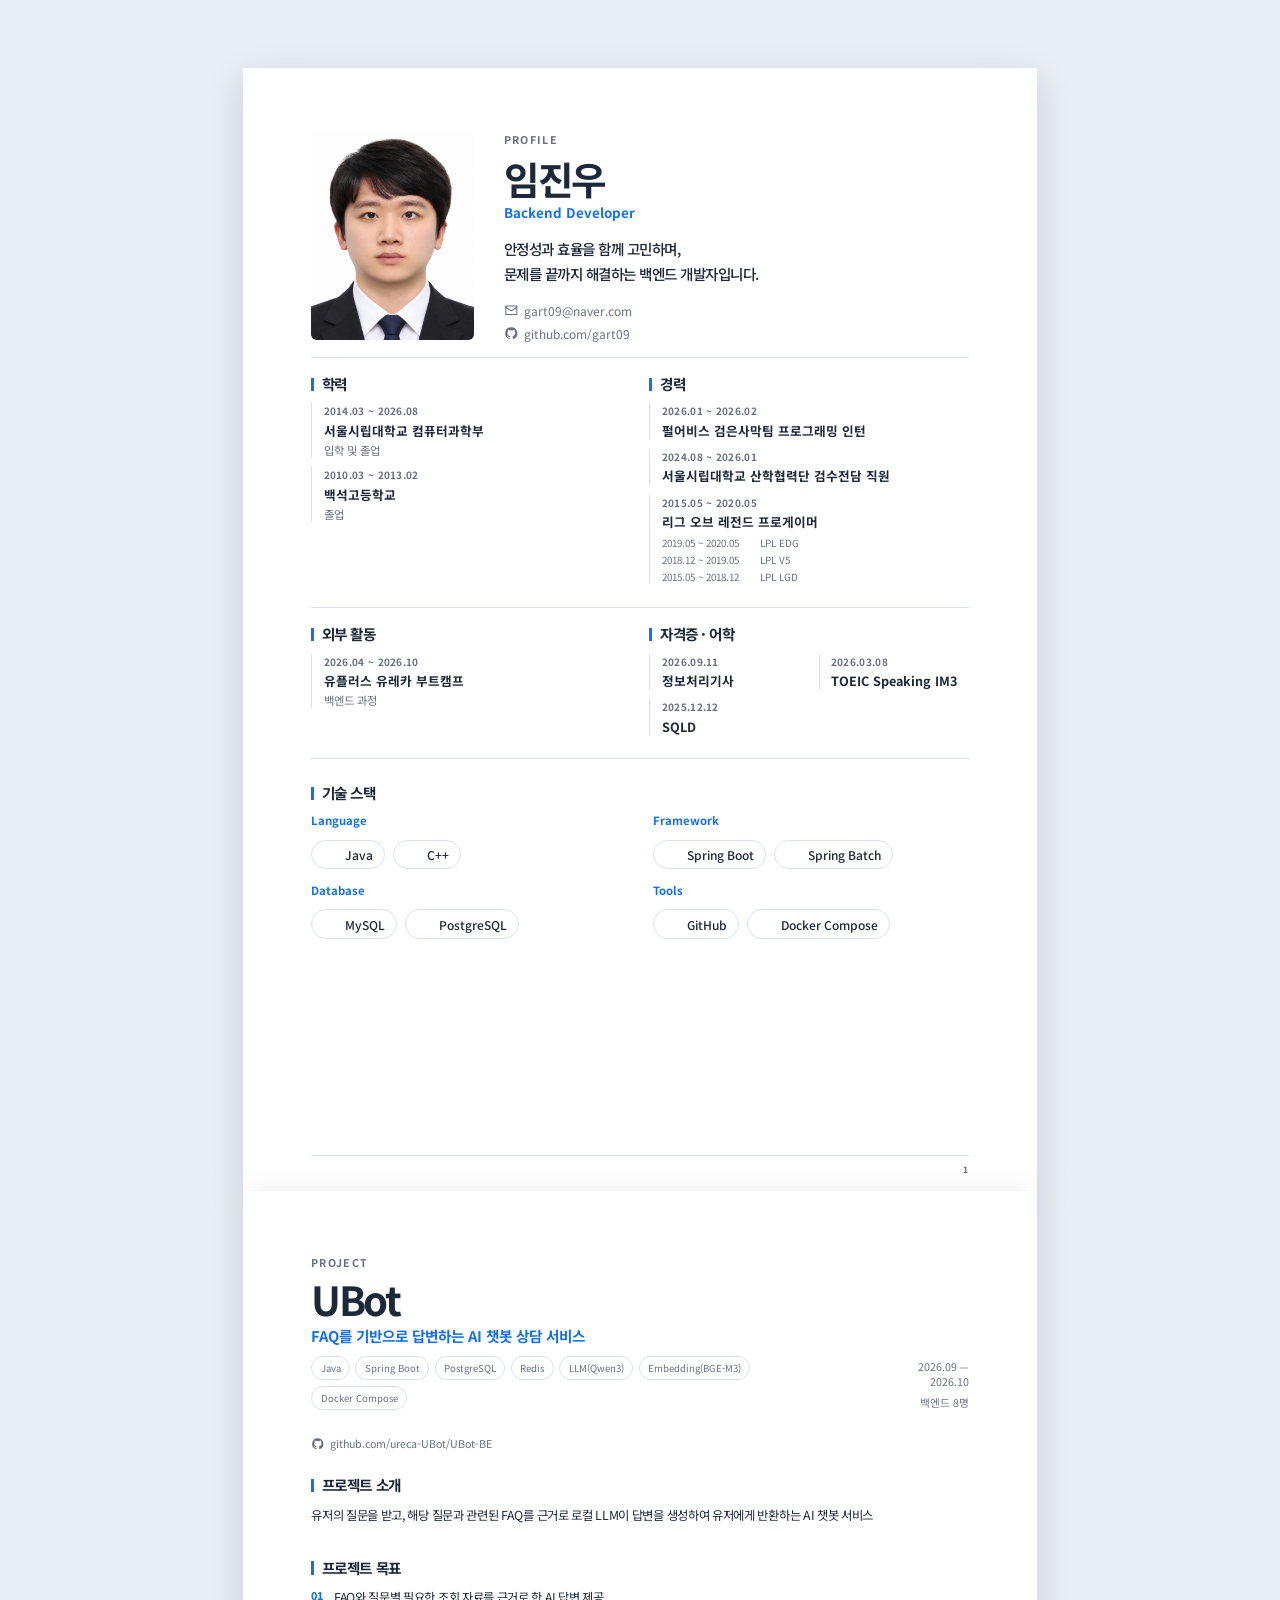
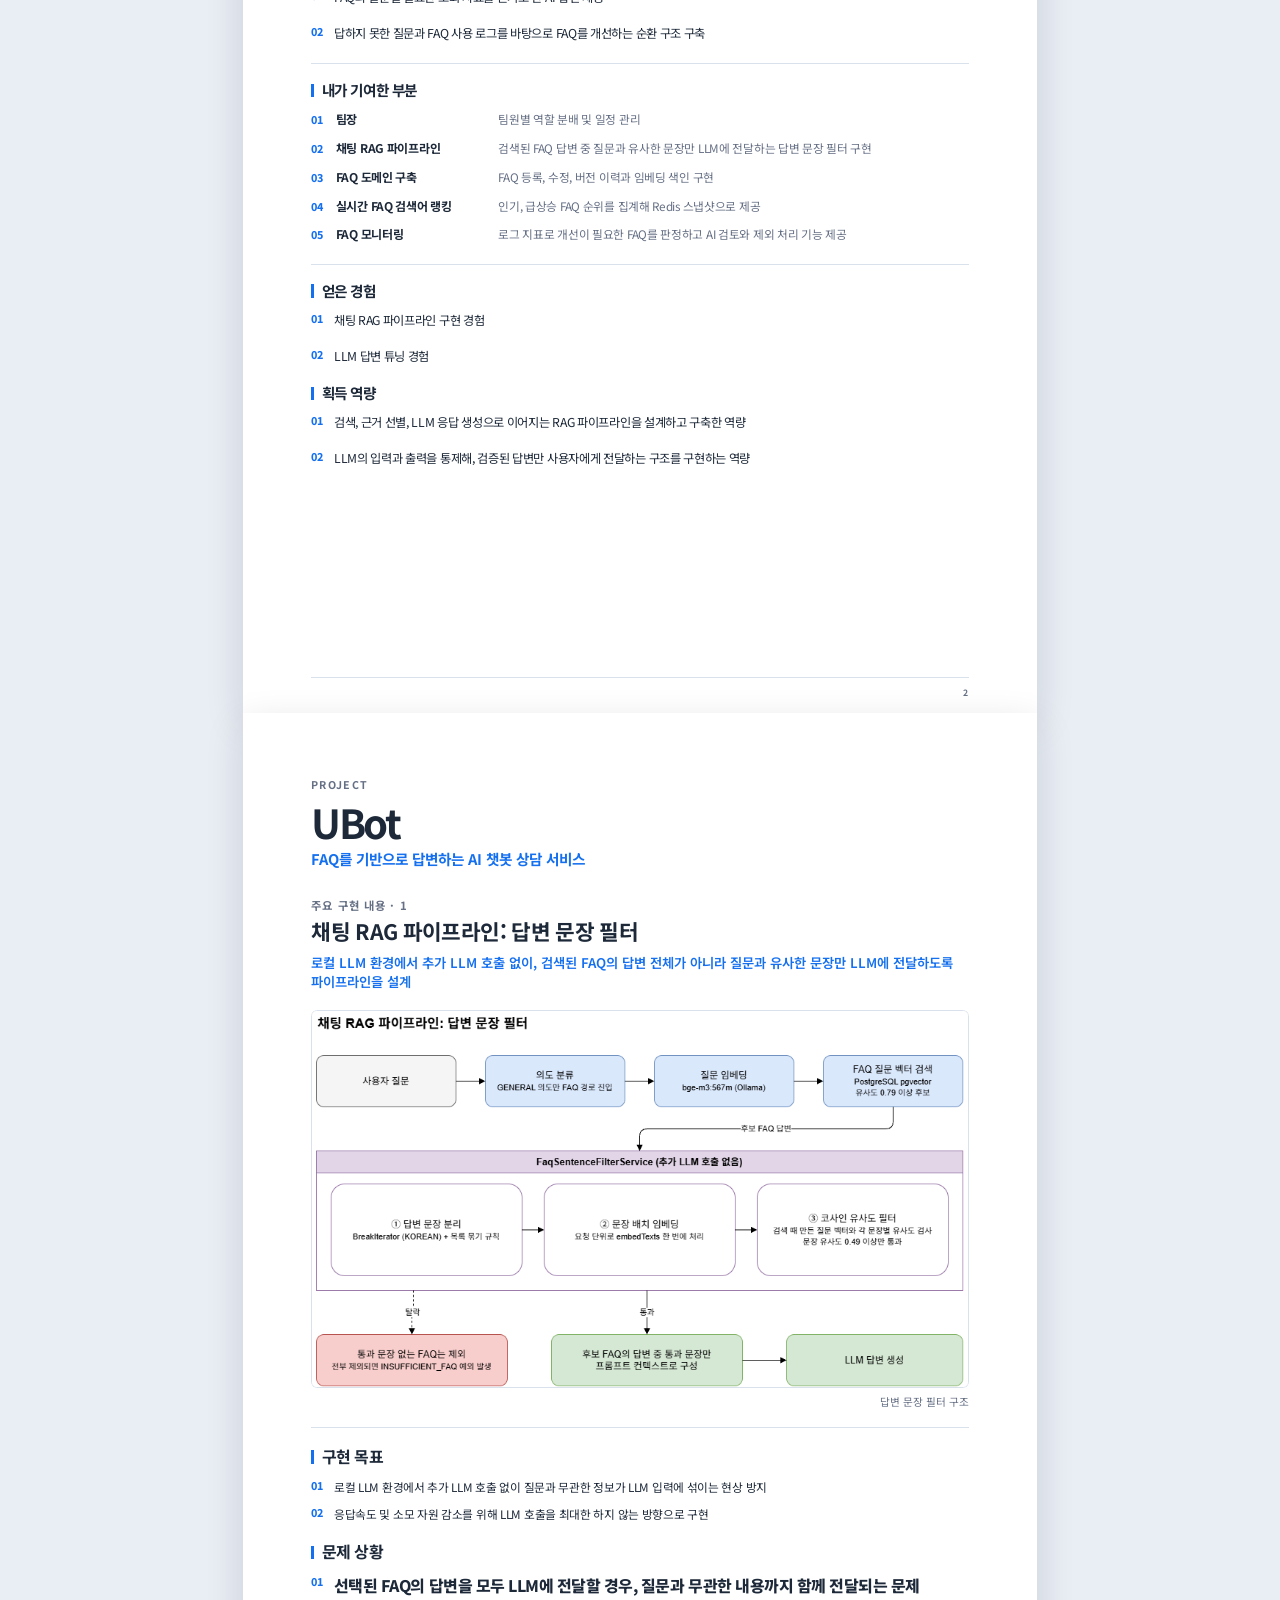
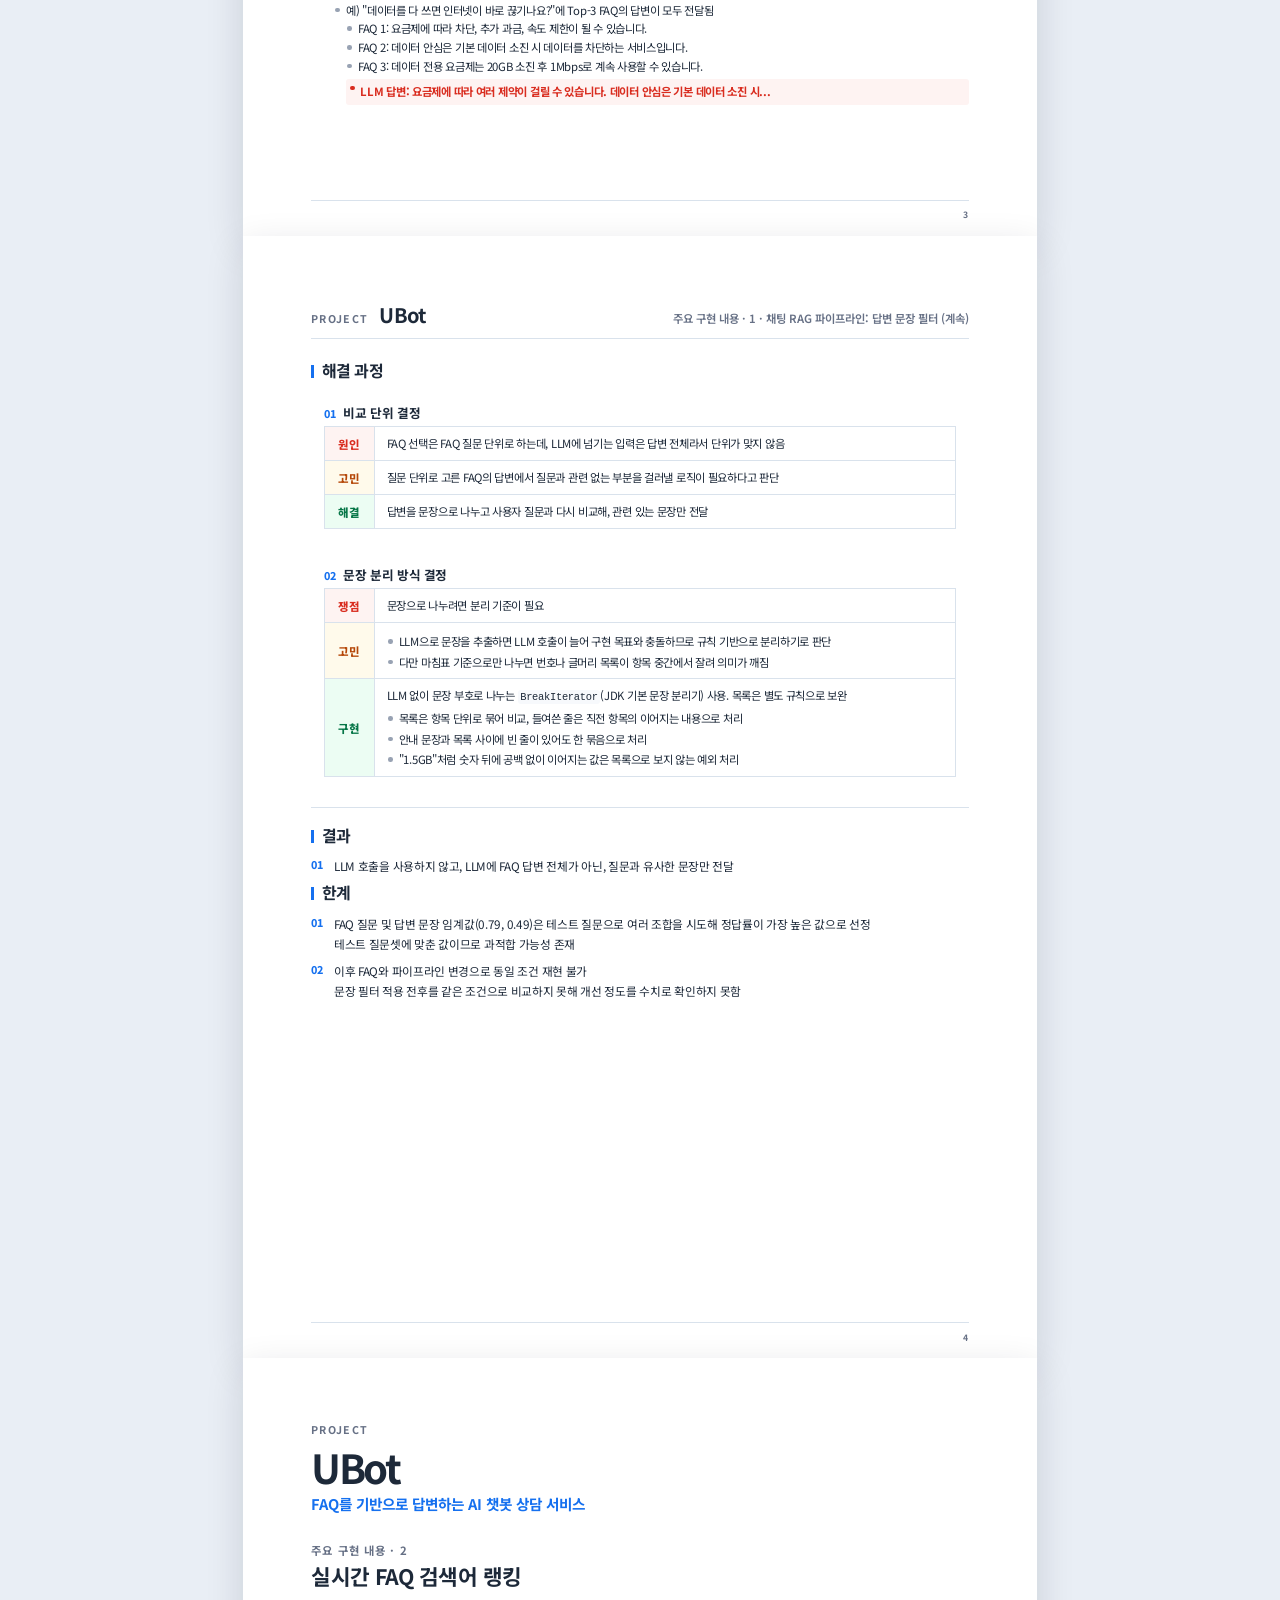
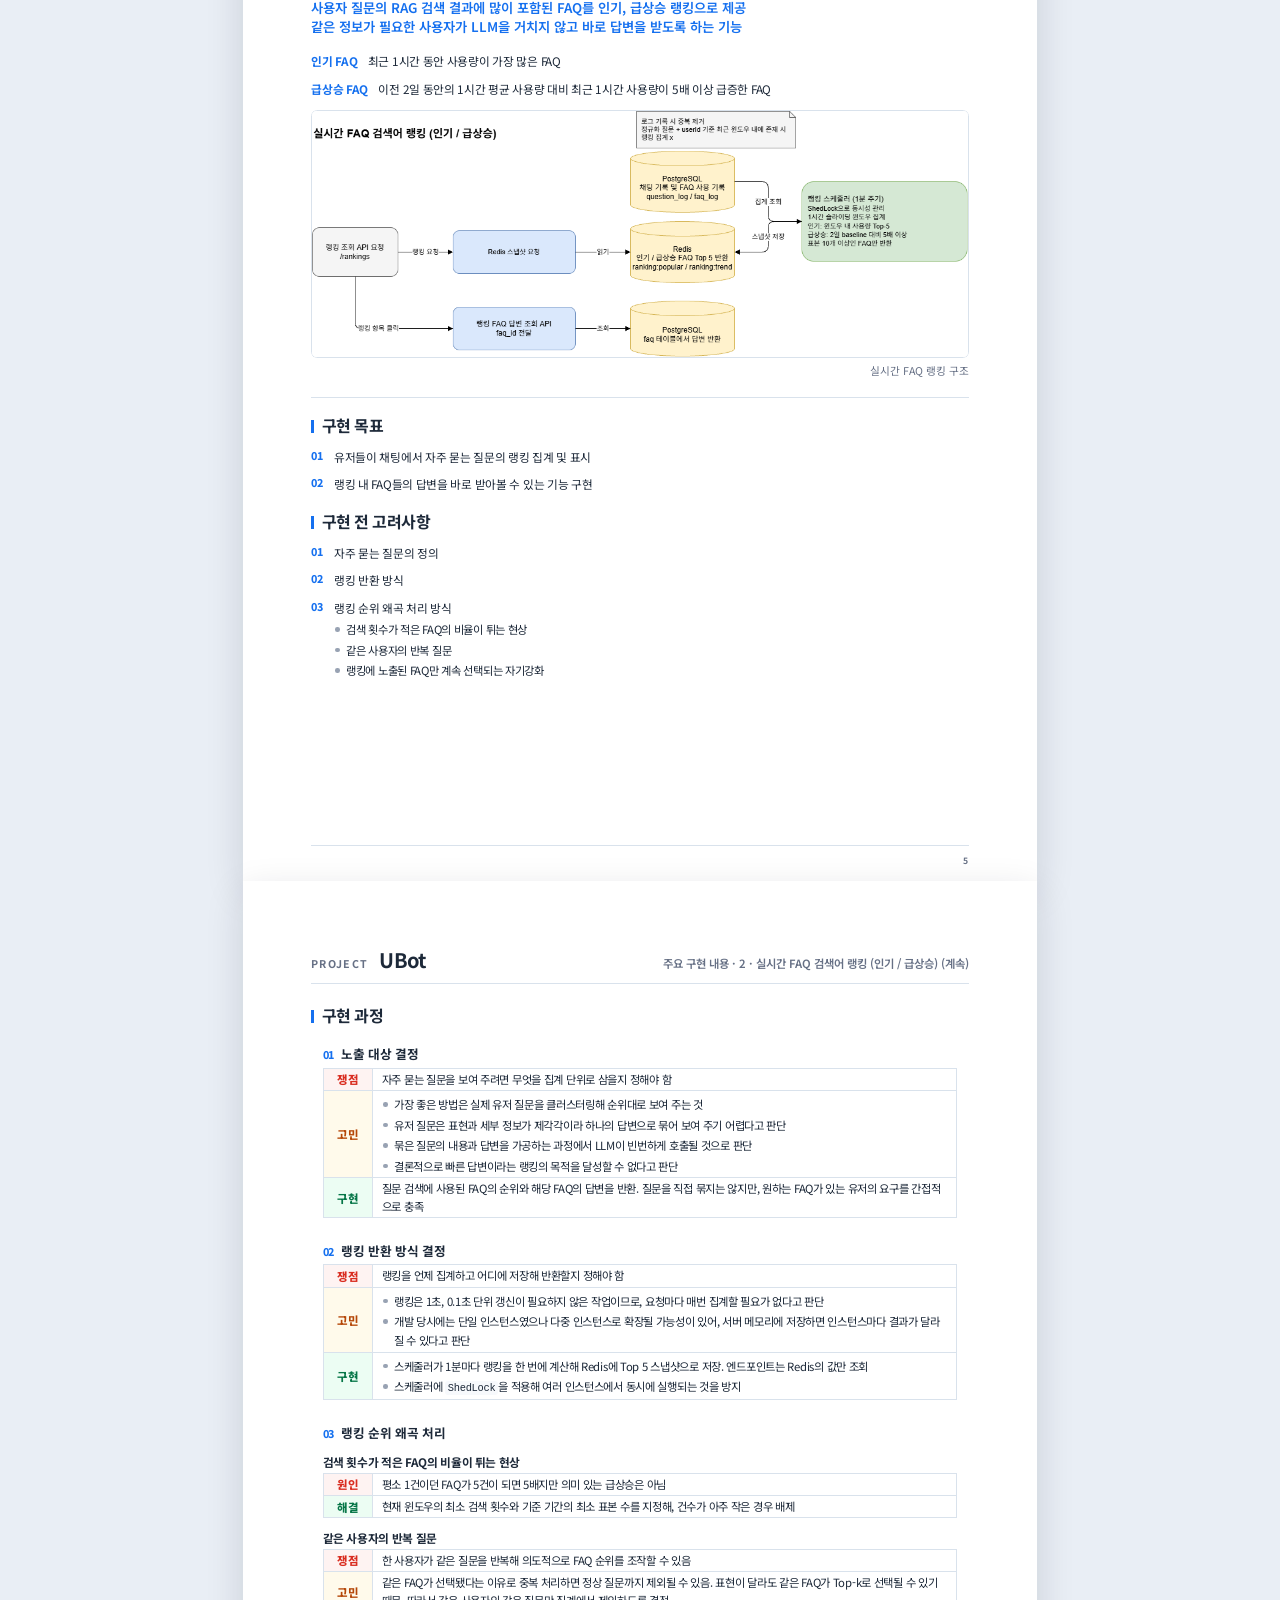
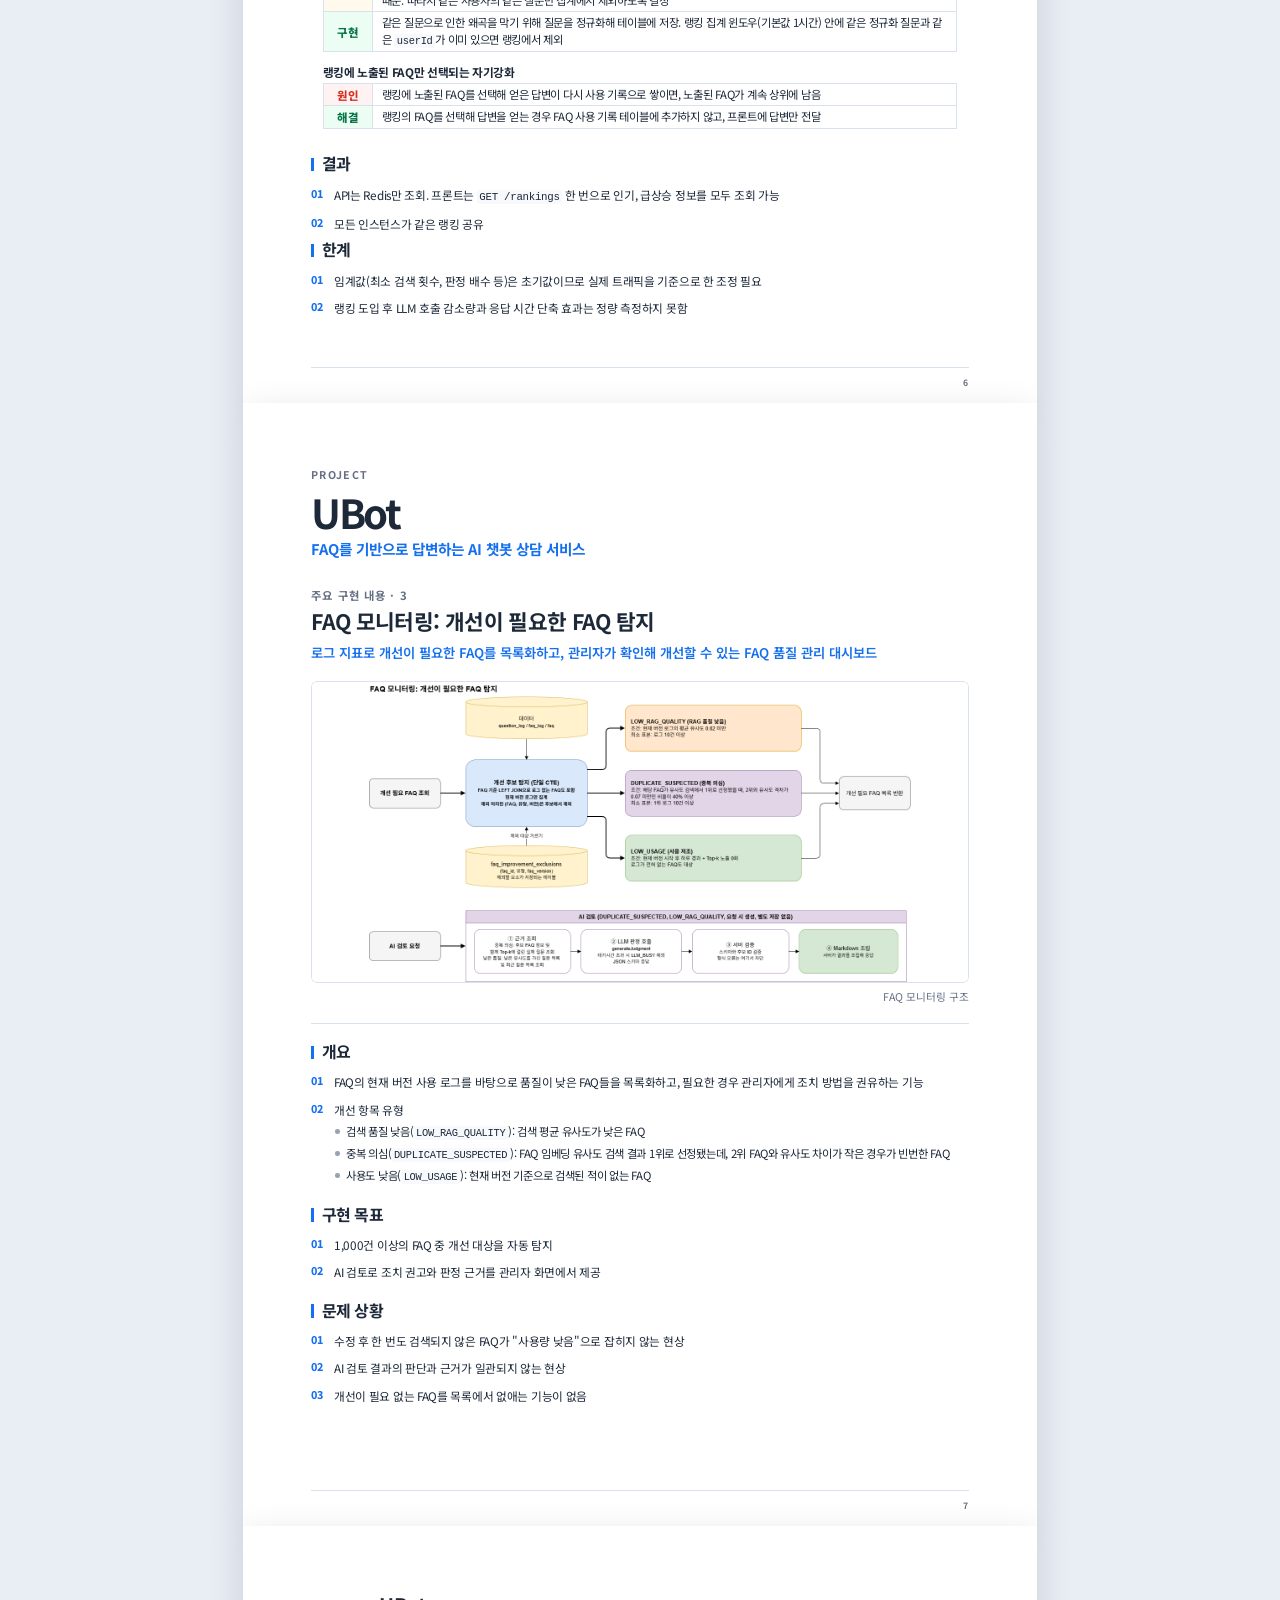
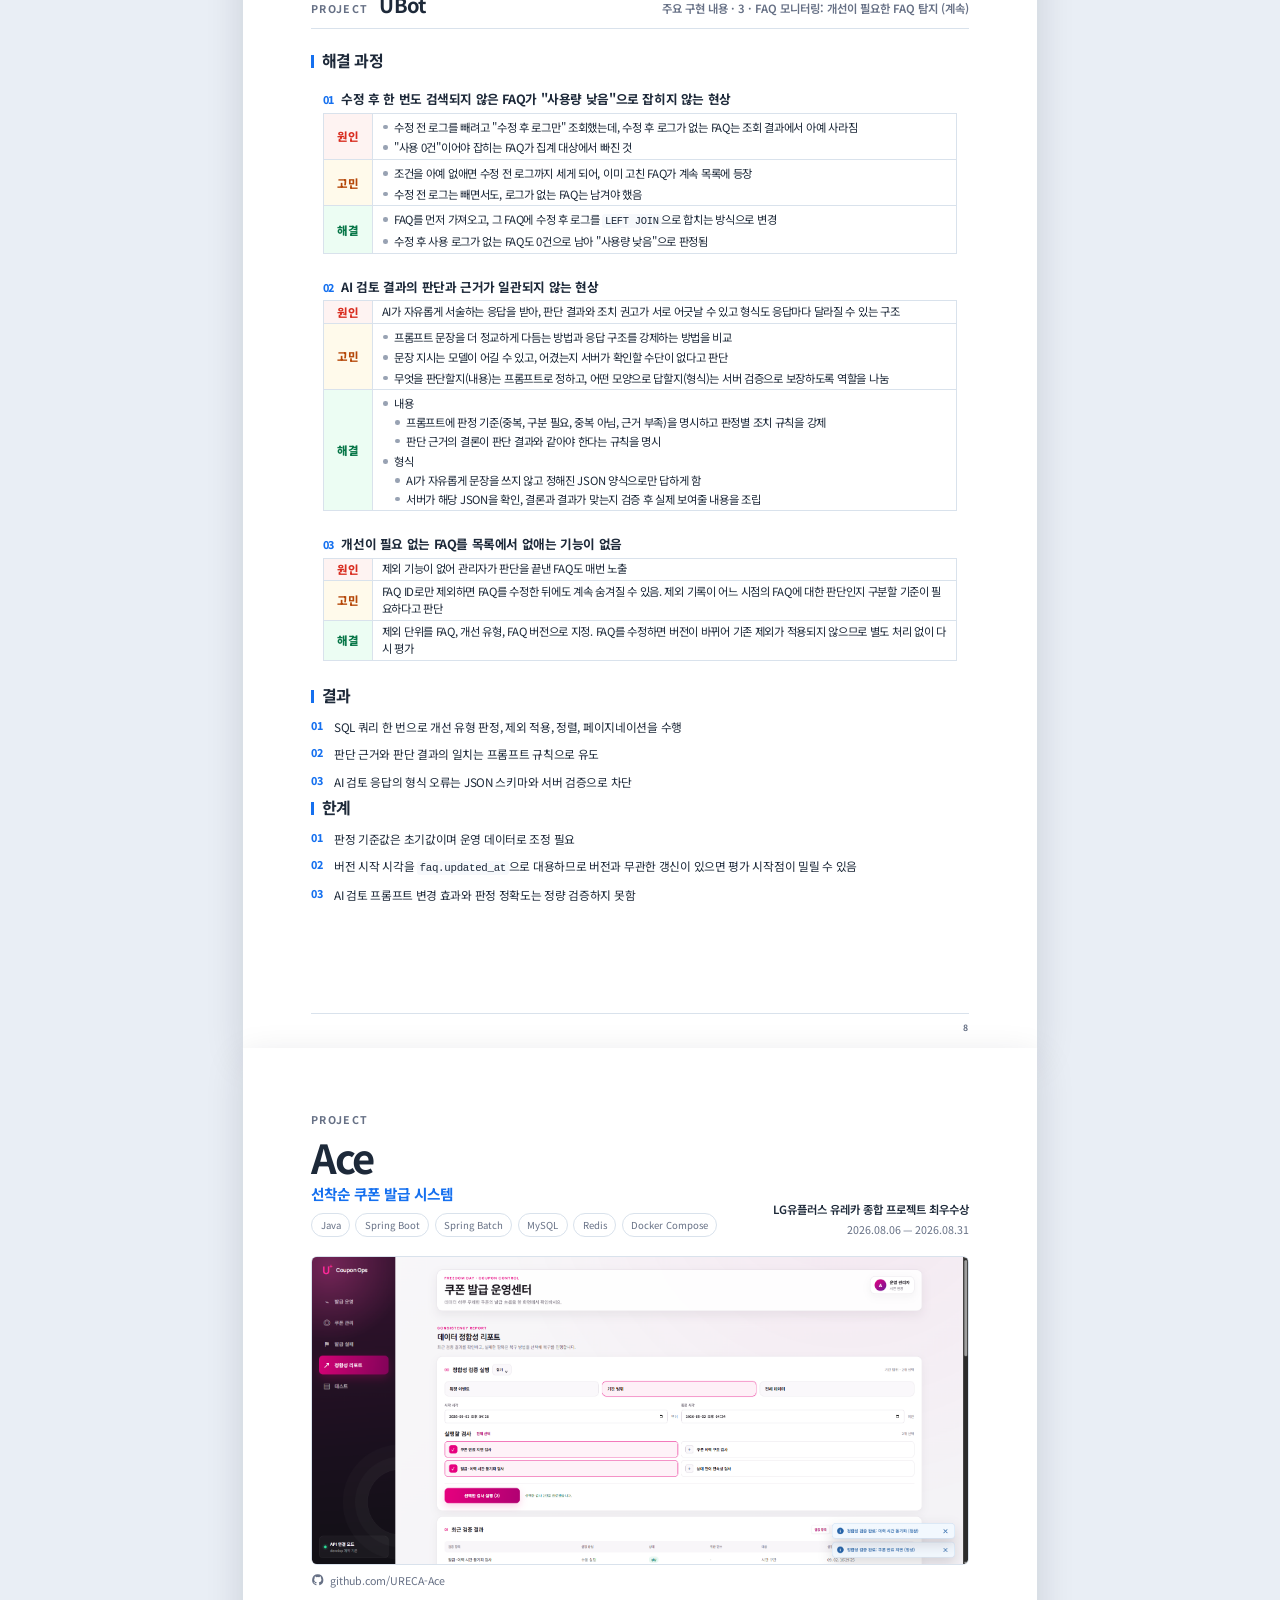
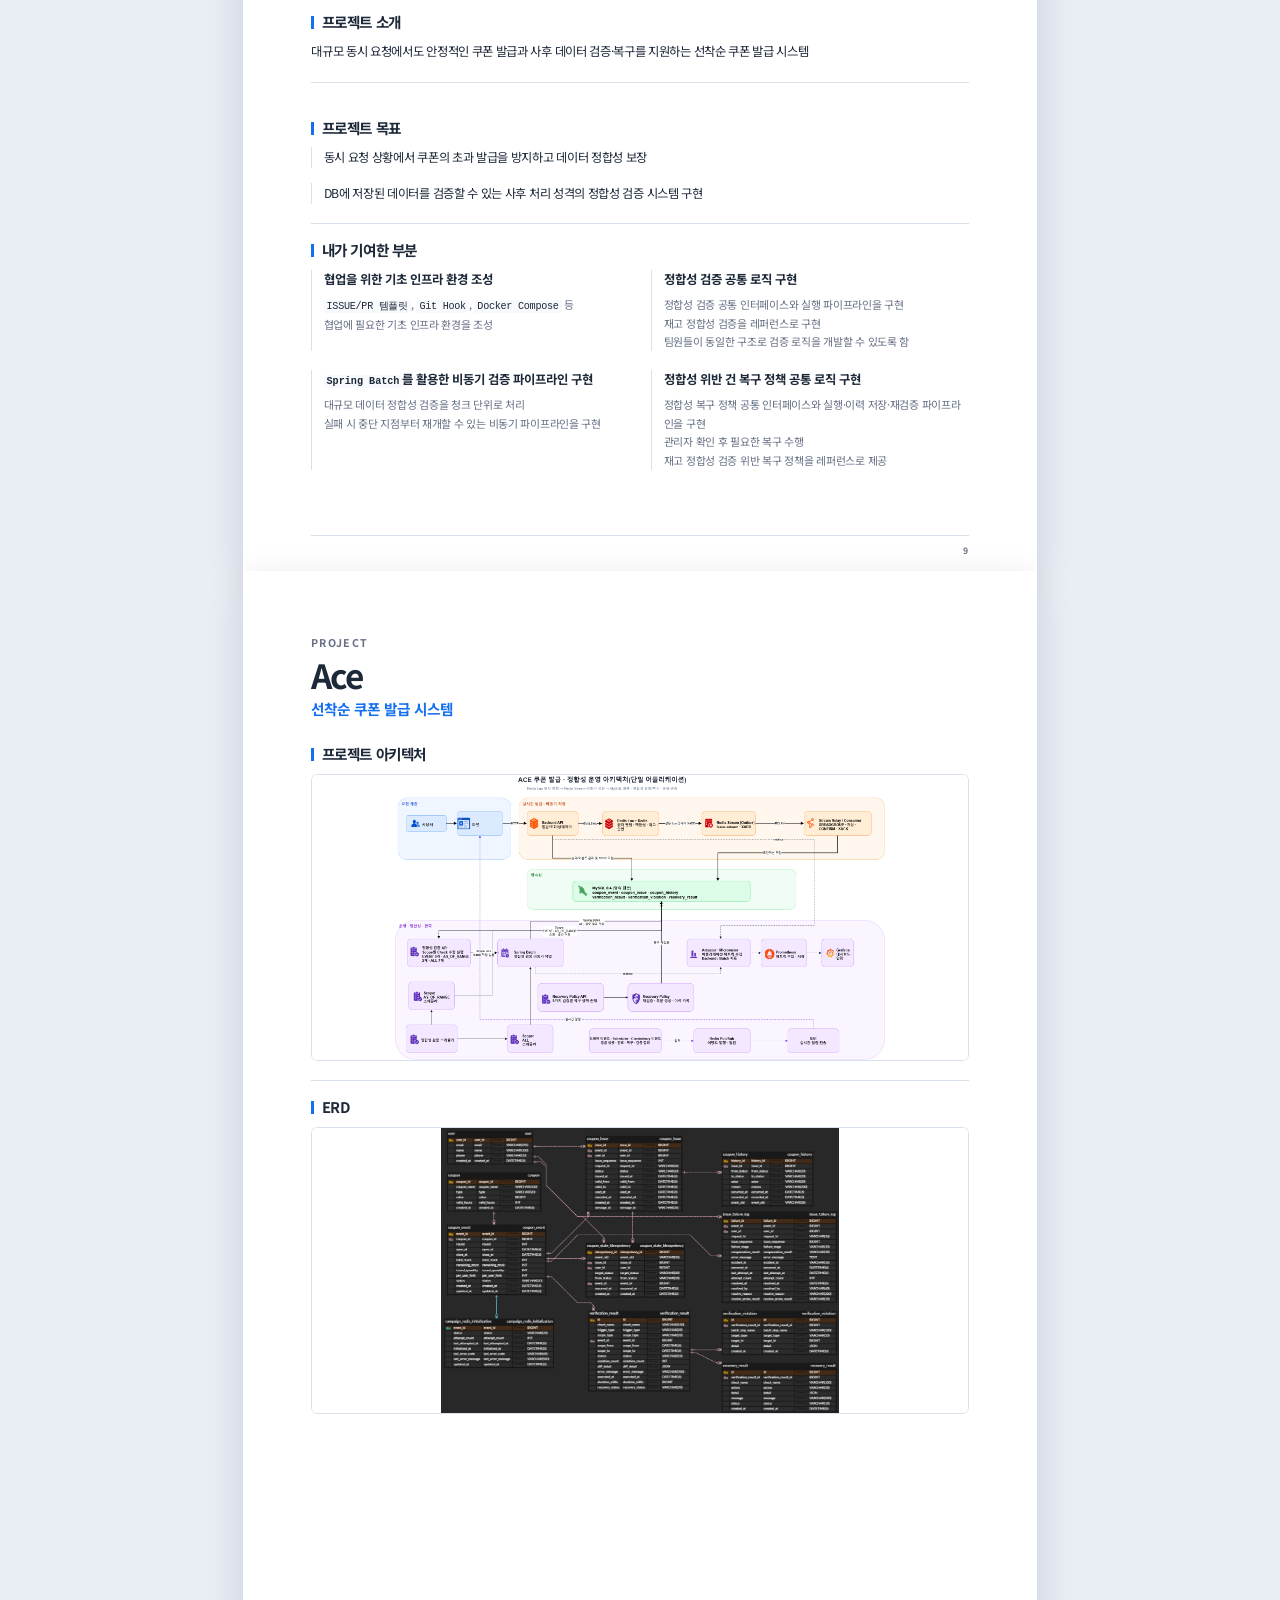
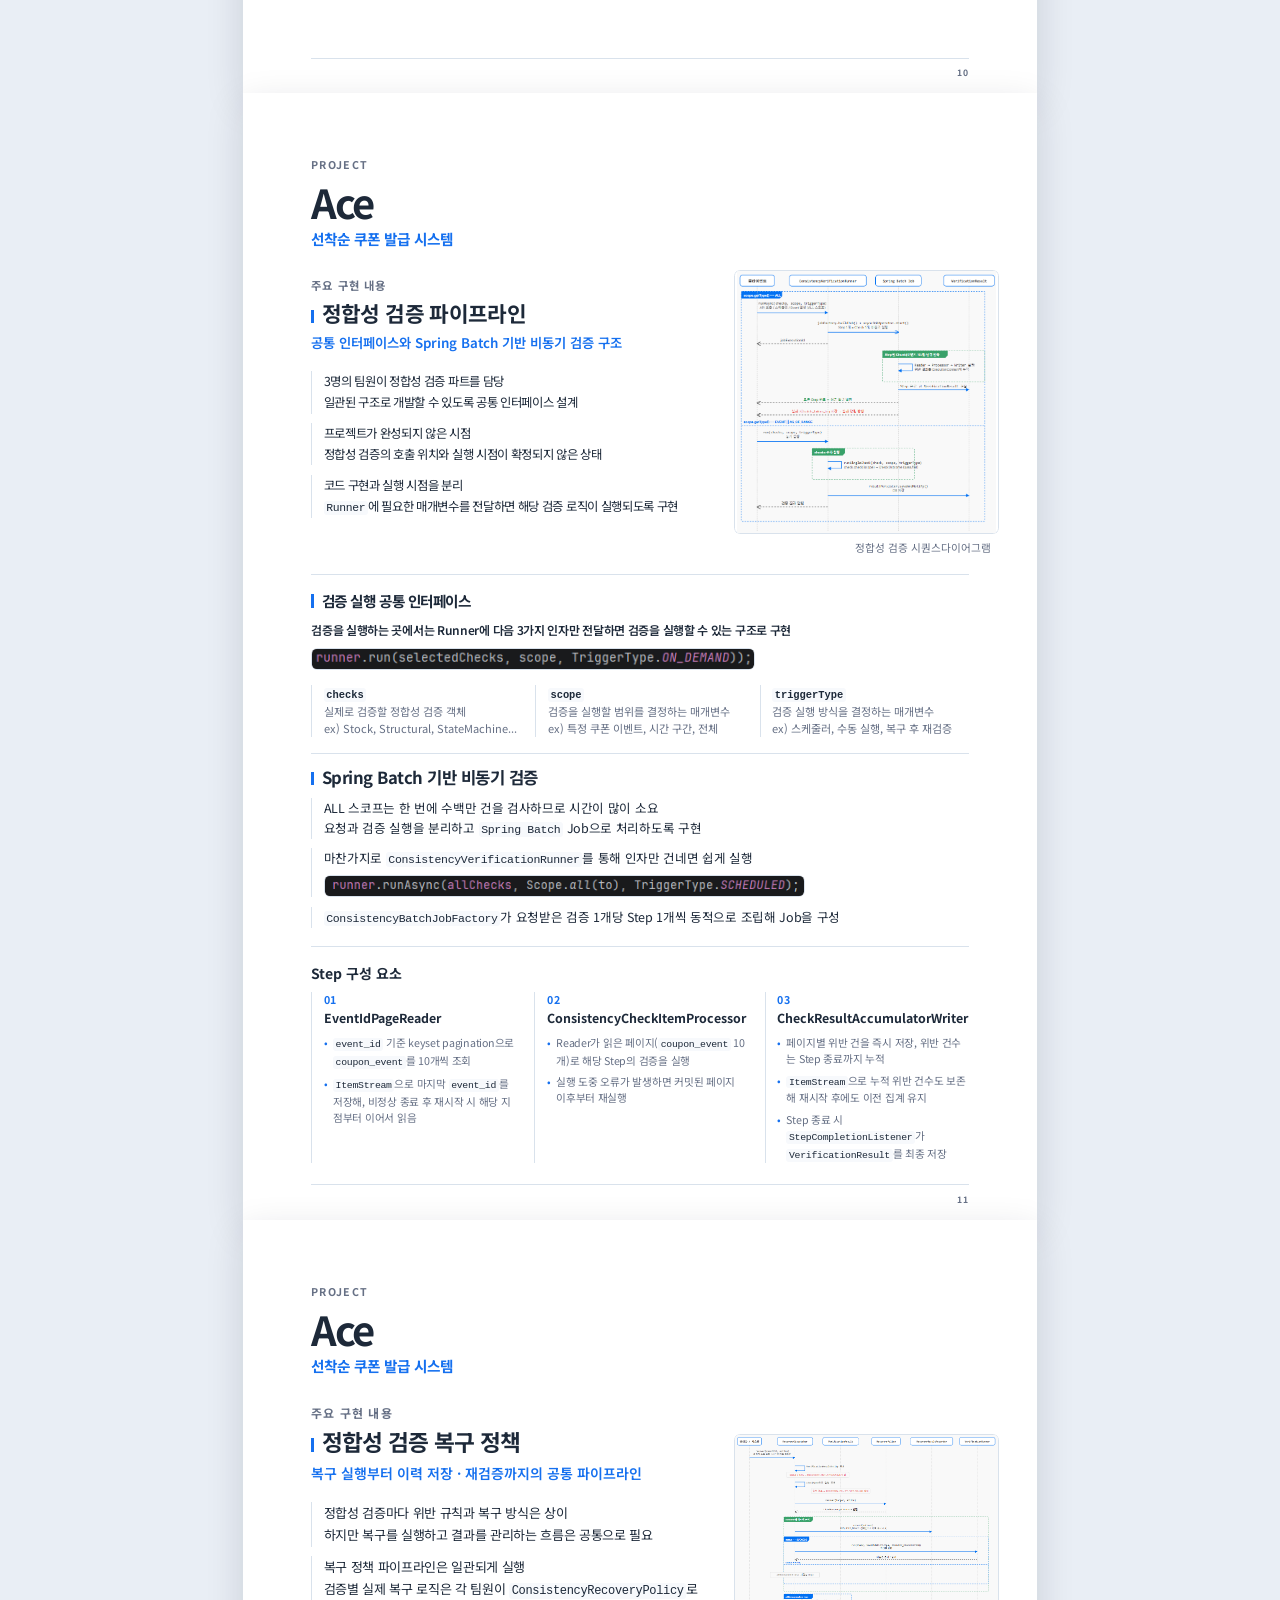
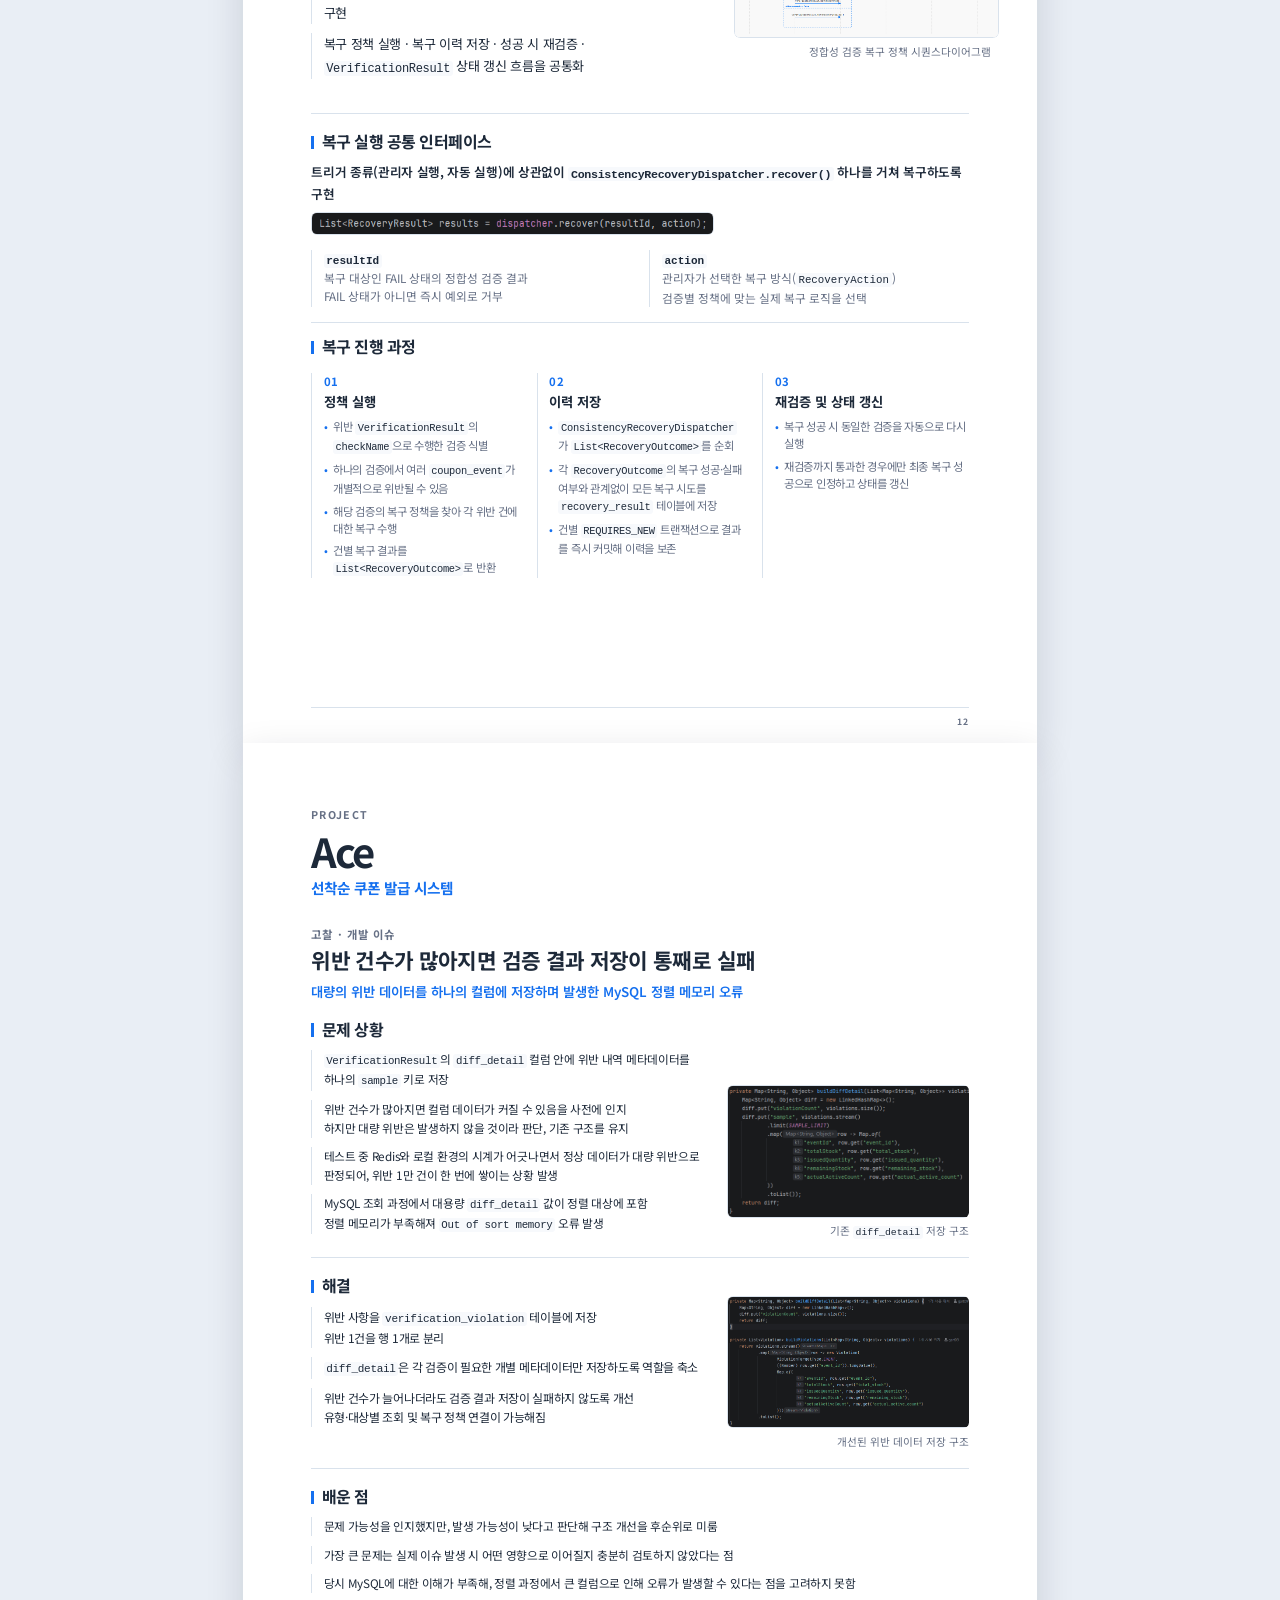
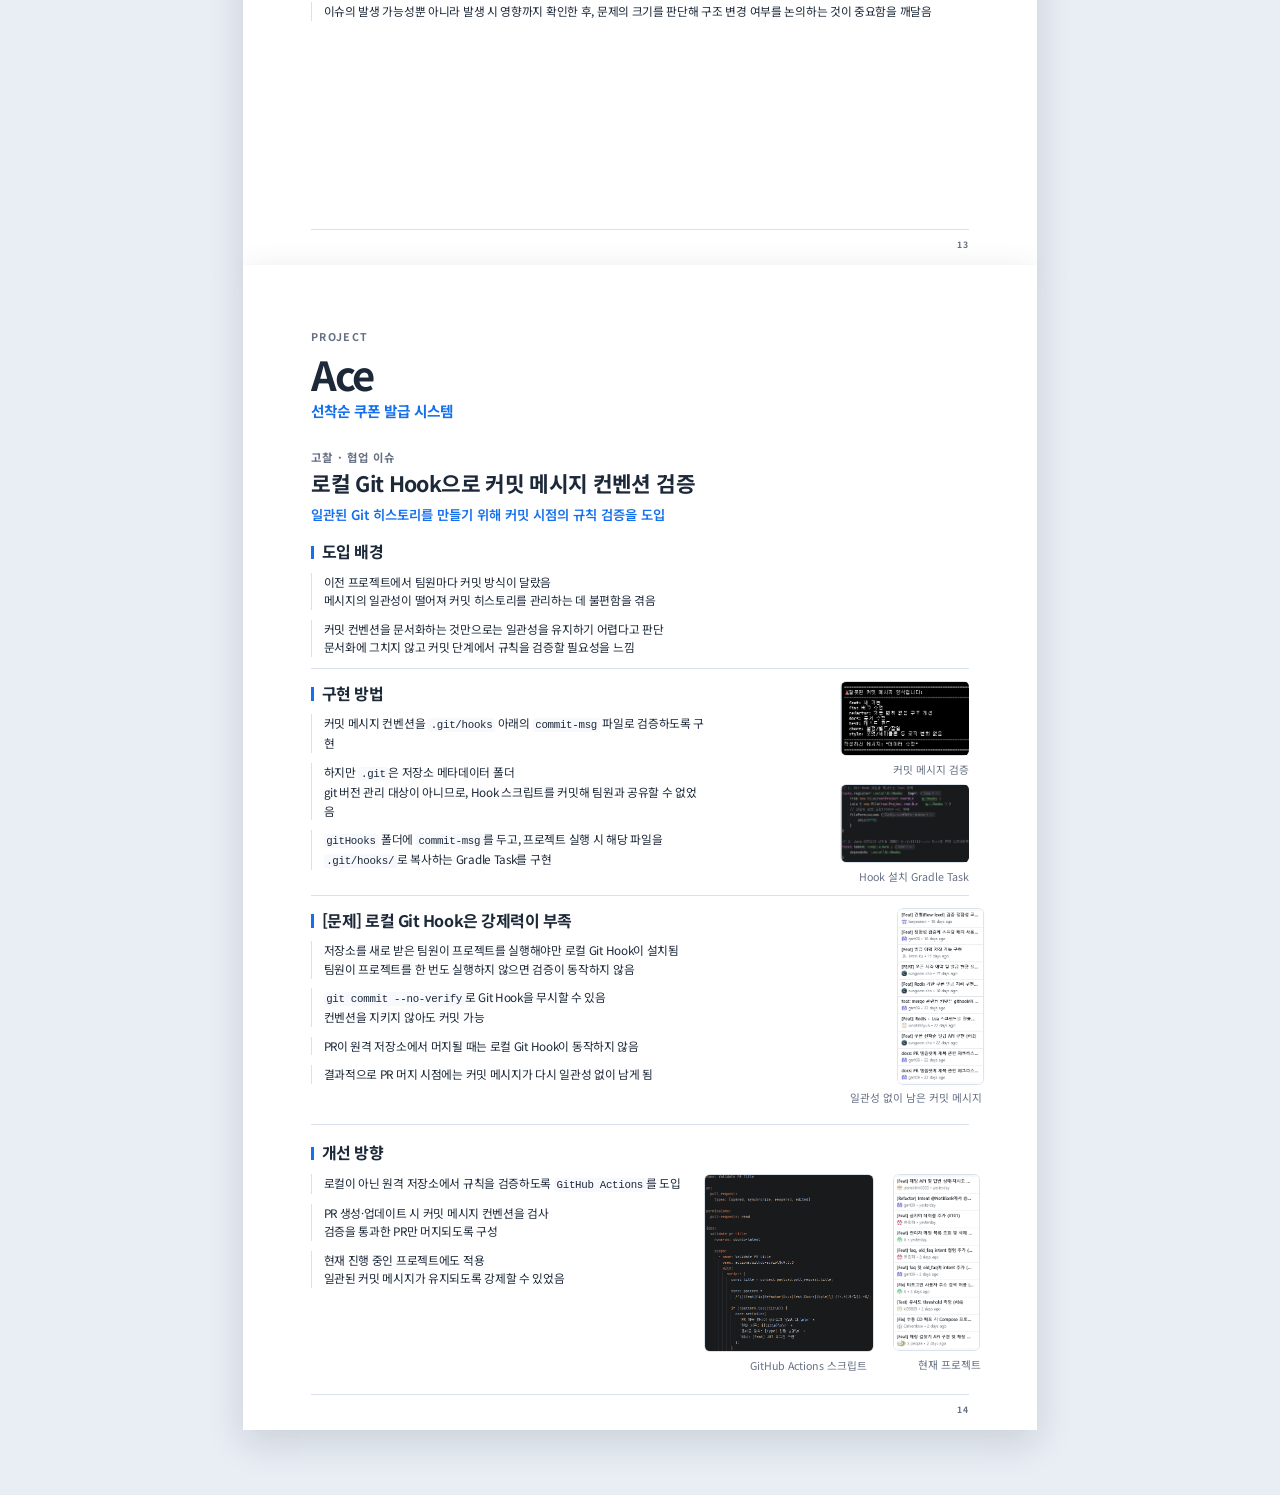
==== commit cdb5d658: "역량 부분 수정" ====
--- a/index.html
+++ b/index.html
@@ -242,8 +242,8 @@
             <section class="project-goal ubot-skill-section">
                 <h2>획득 역량</h2>
                 <ul class="goal-list">
-                    <li>검색한 FAQ에서 질문과 관련된 근거 문장만 골라 LLM에 전달하는 RAG 파이프라인 설계 및 구현 역량</li>
-                    <li>LLM 출력을 JSON 스키마와 서버 검증으로 확인해 형식 오류를 차단하는 방법 설계 역량</li>
+                    <li>검색, 근거 선별, LLM 응답 생성으로 이어지는 RAG 파이프라인을 설계하고 구축한 역량</li>
+                    <li>LLM의 입력과 출력을 통제해, 검증된 답변만 사용자에게 전달하는 구조를 구현하는 역량</li>
                 </ul>
             </section>
 
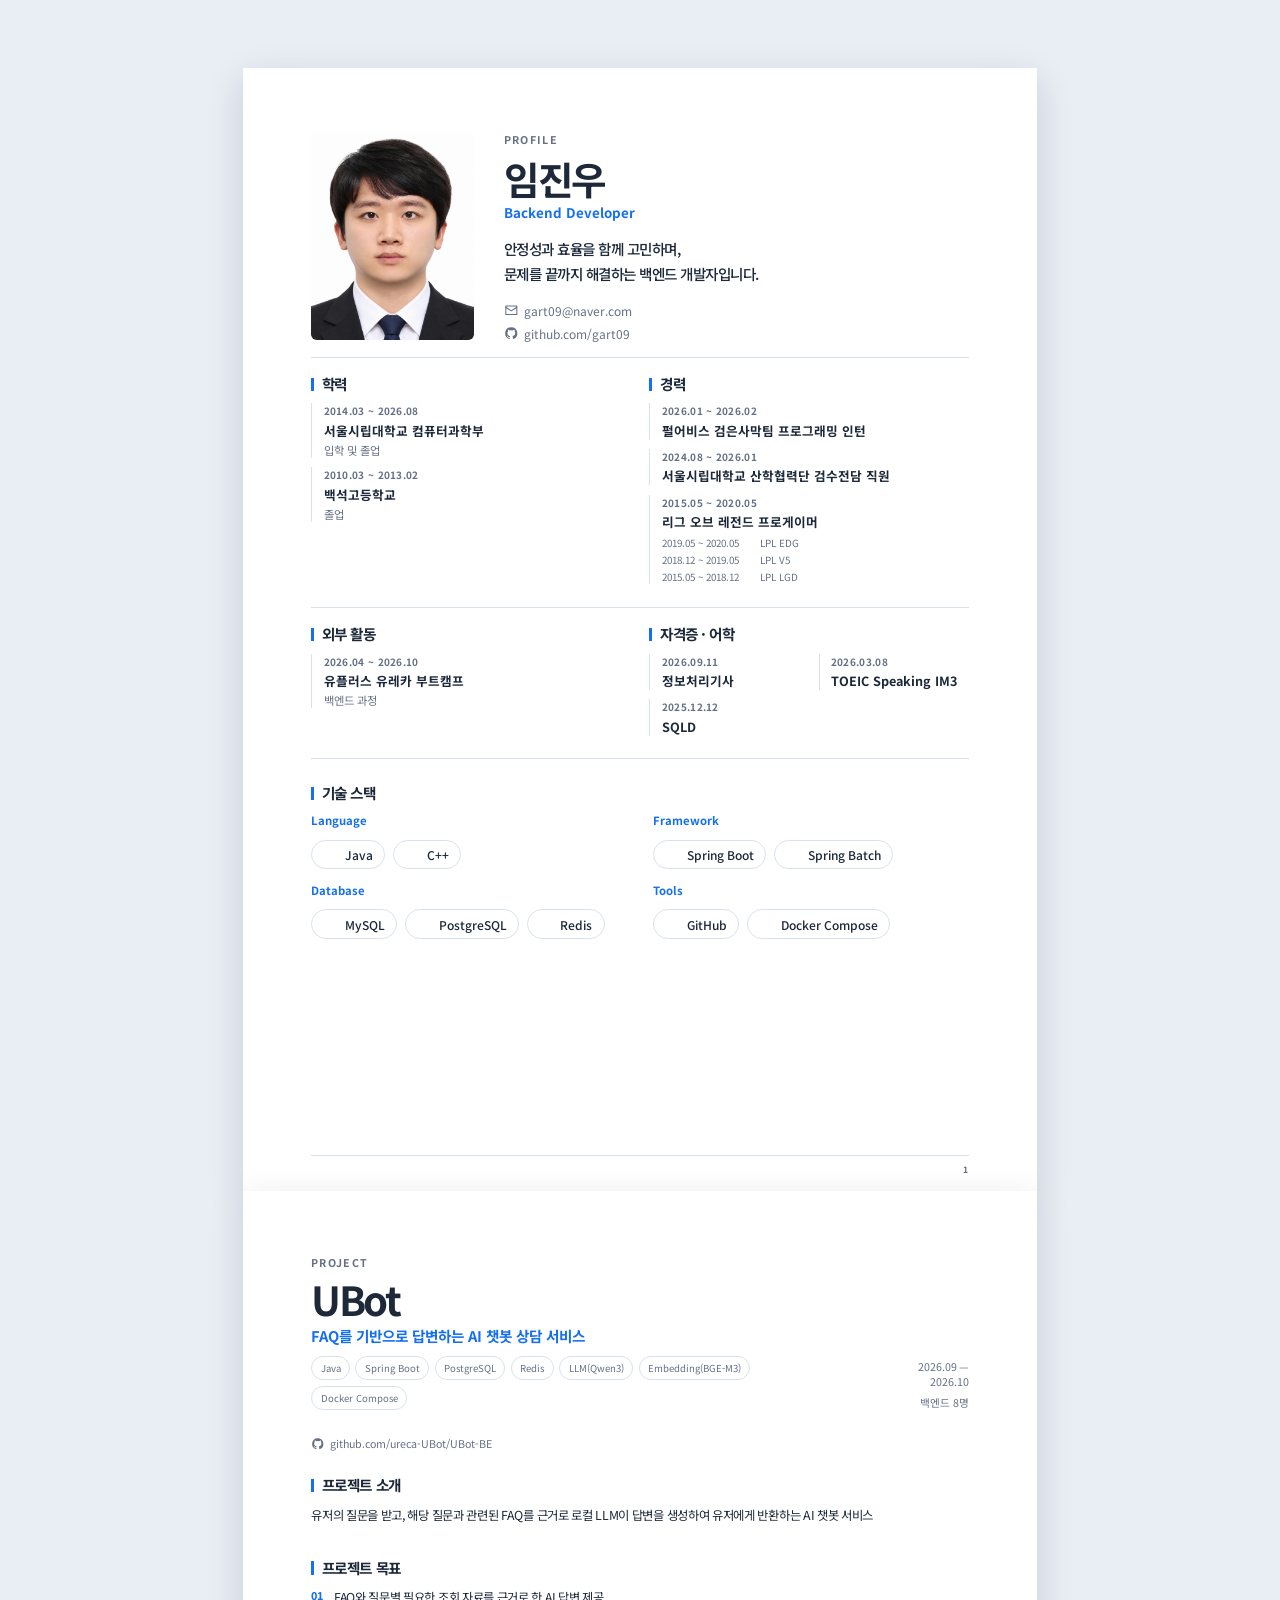
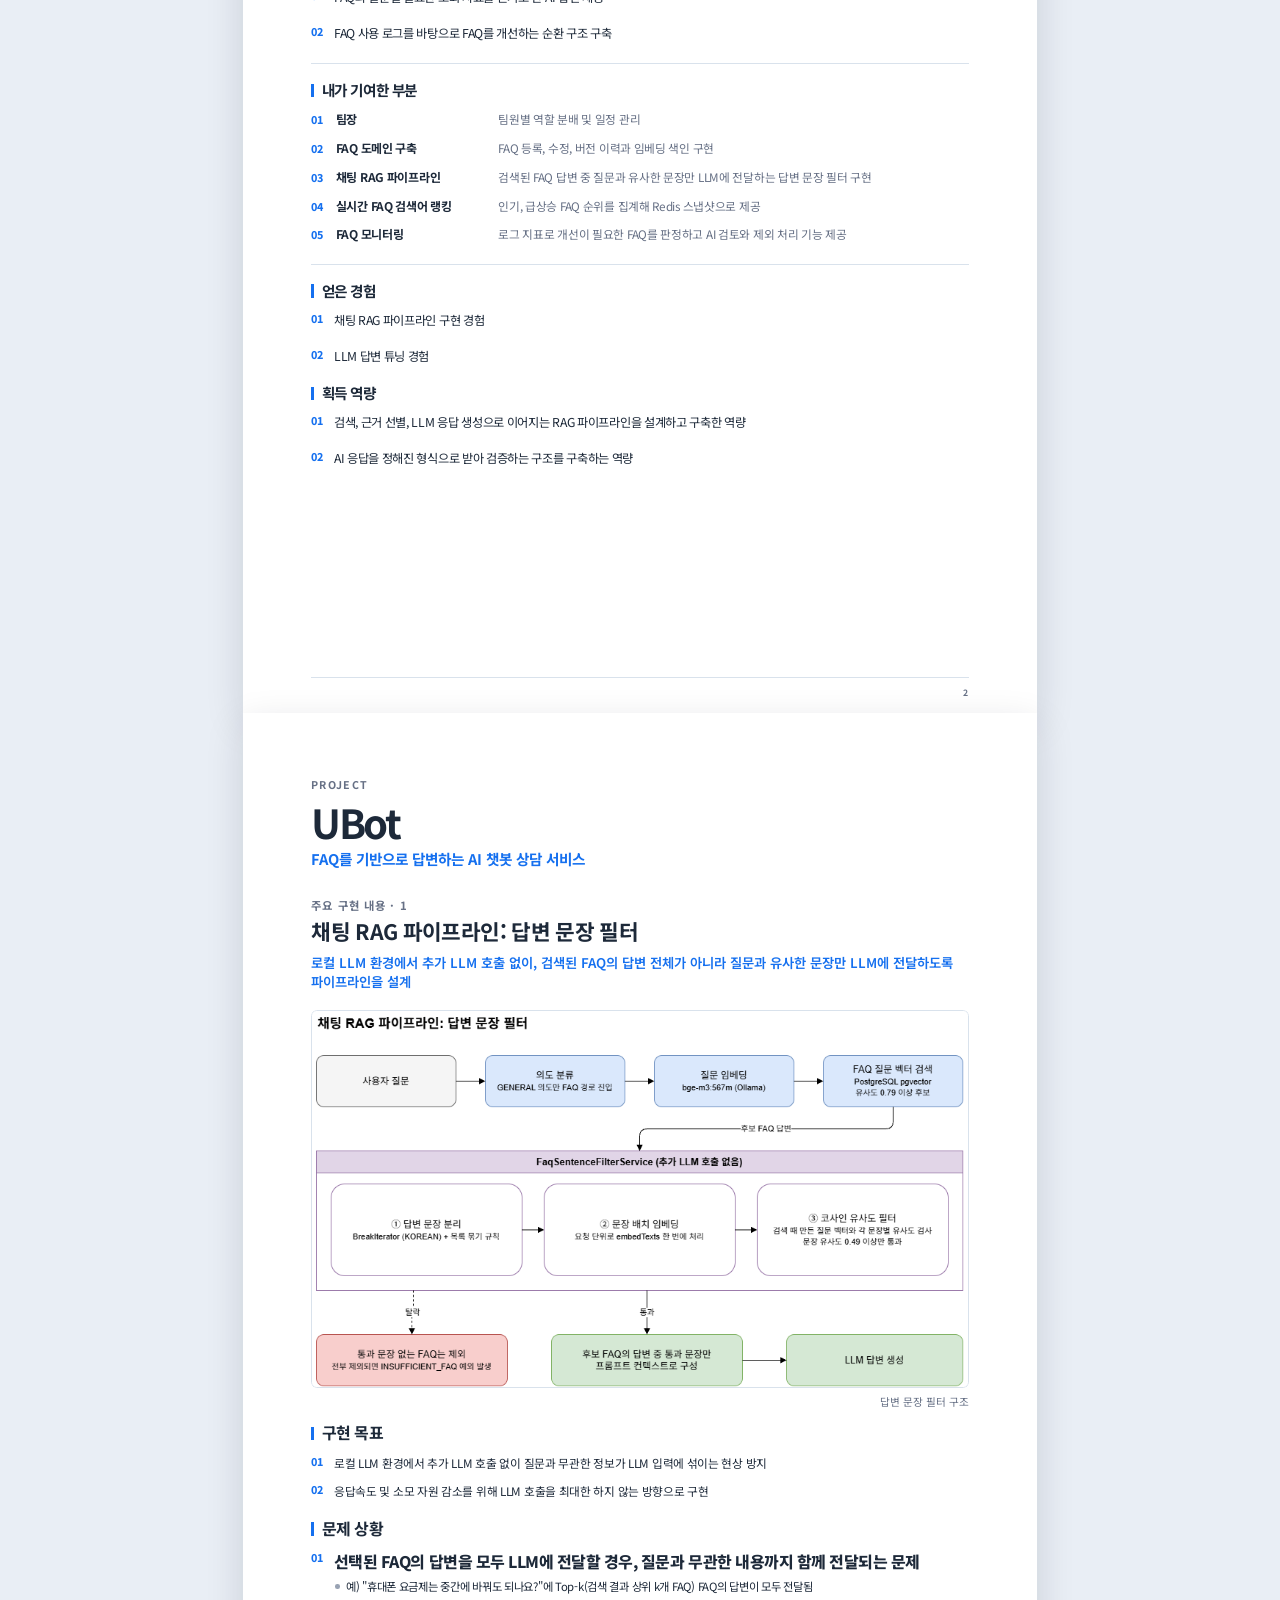
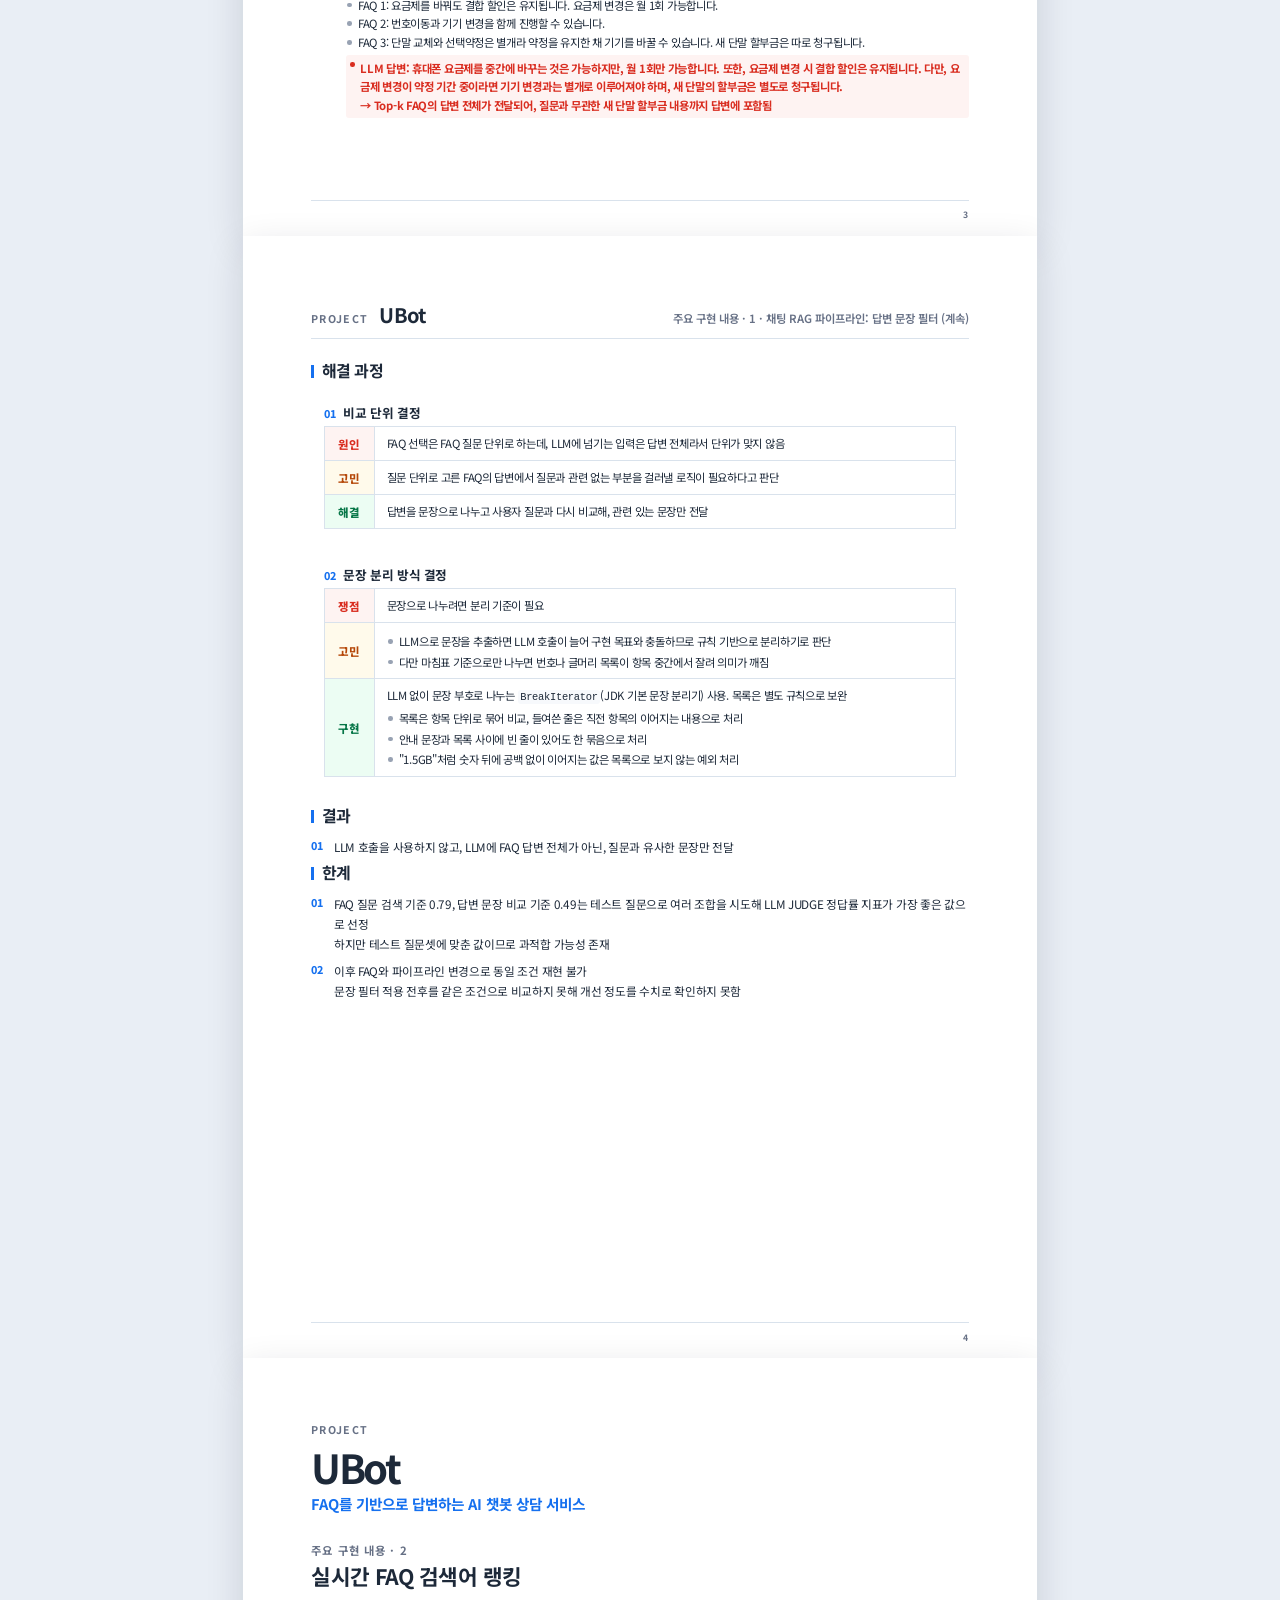
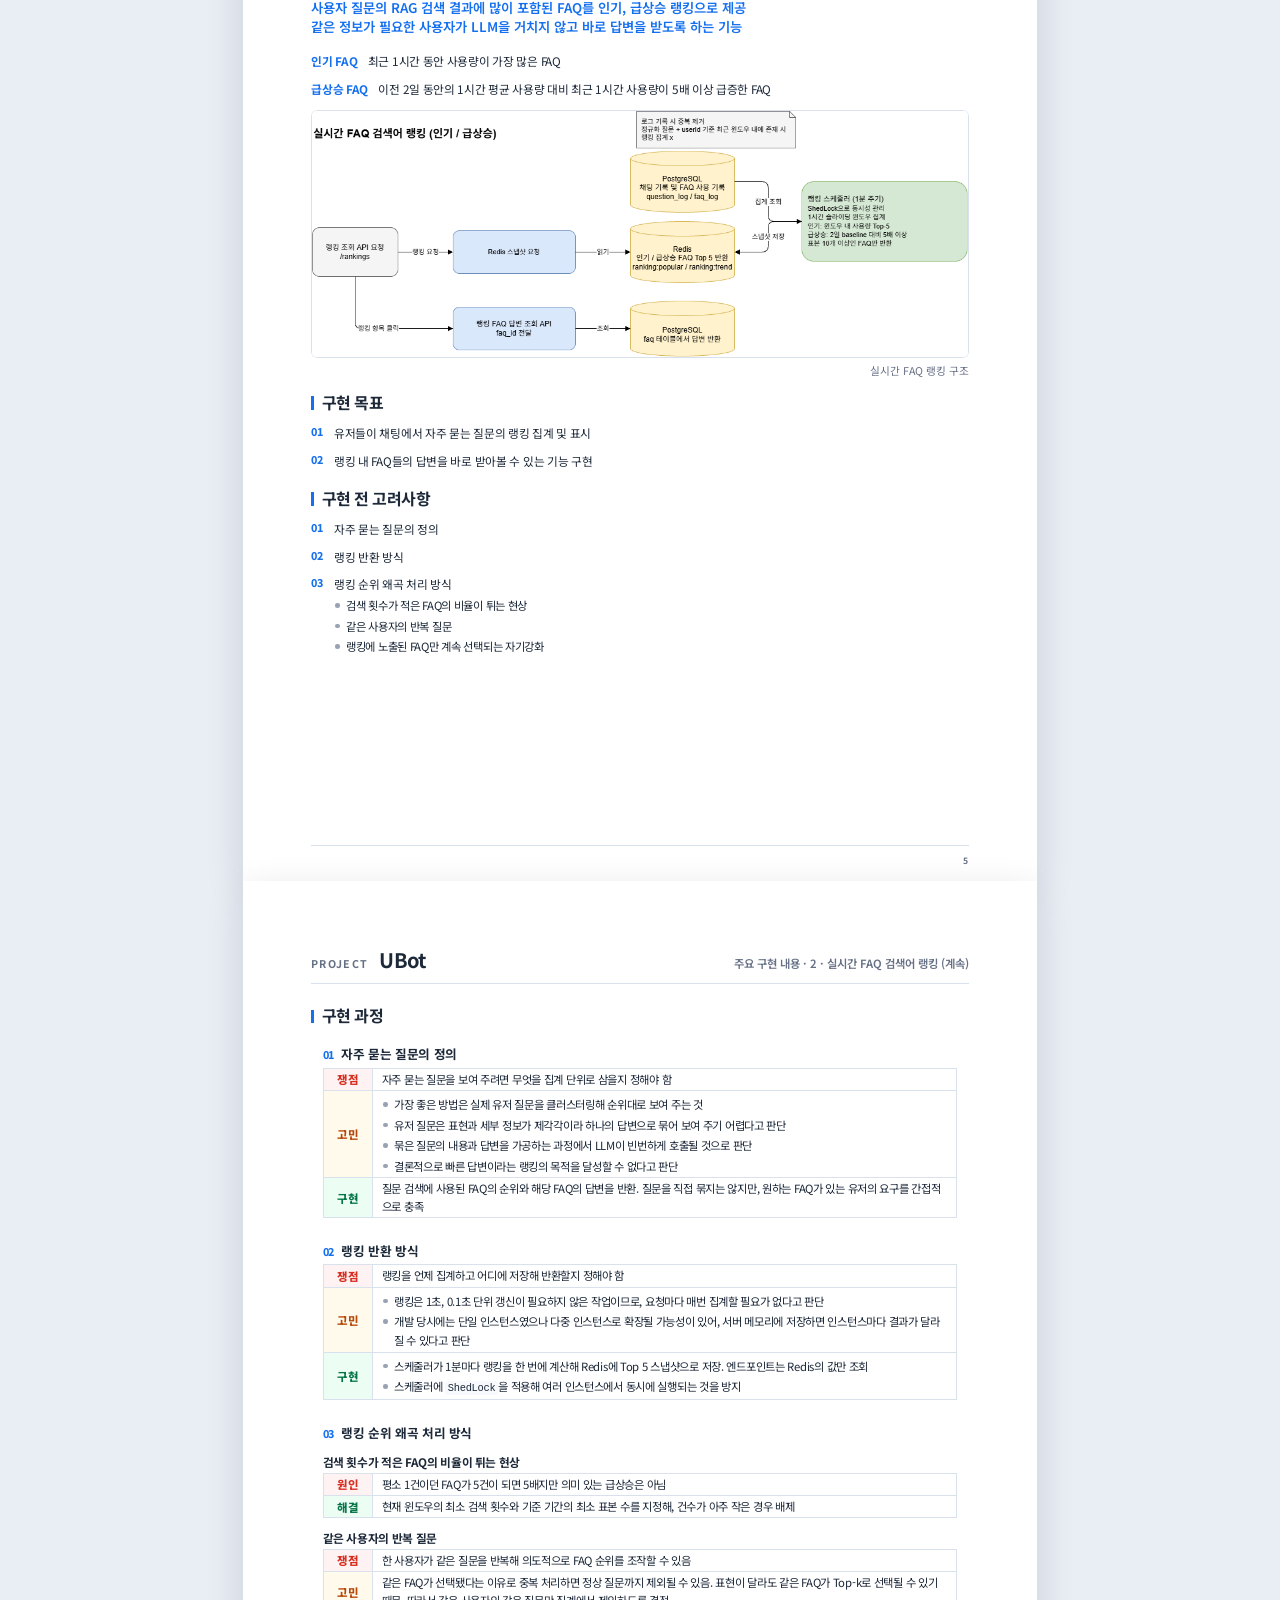
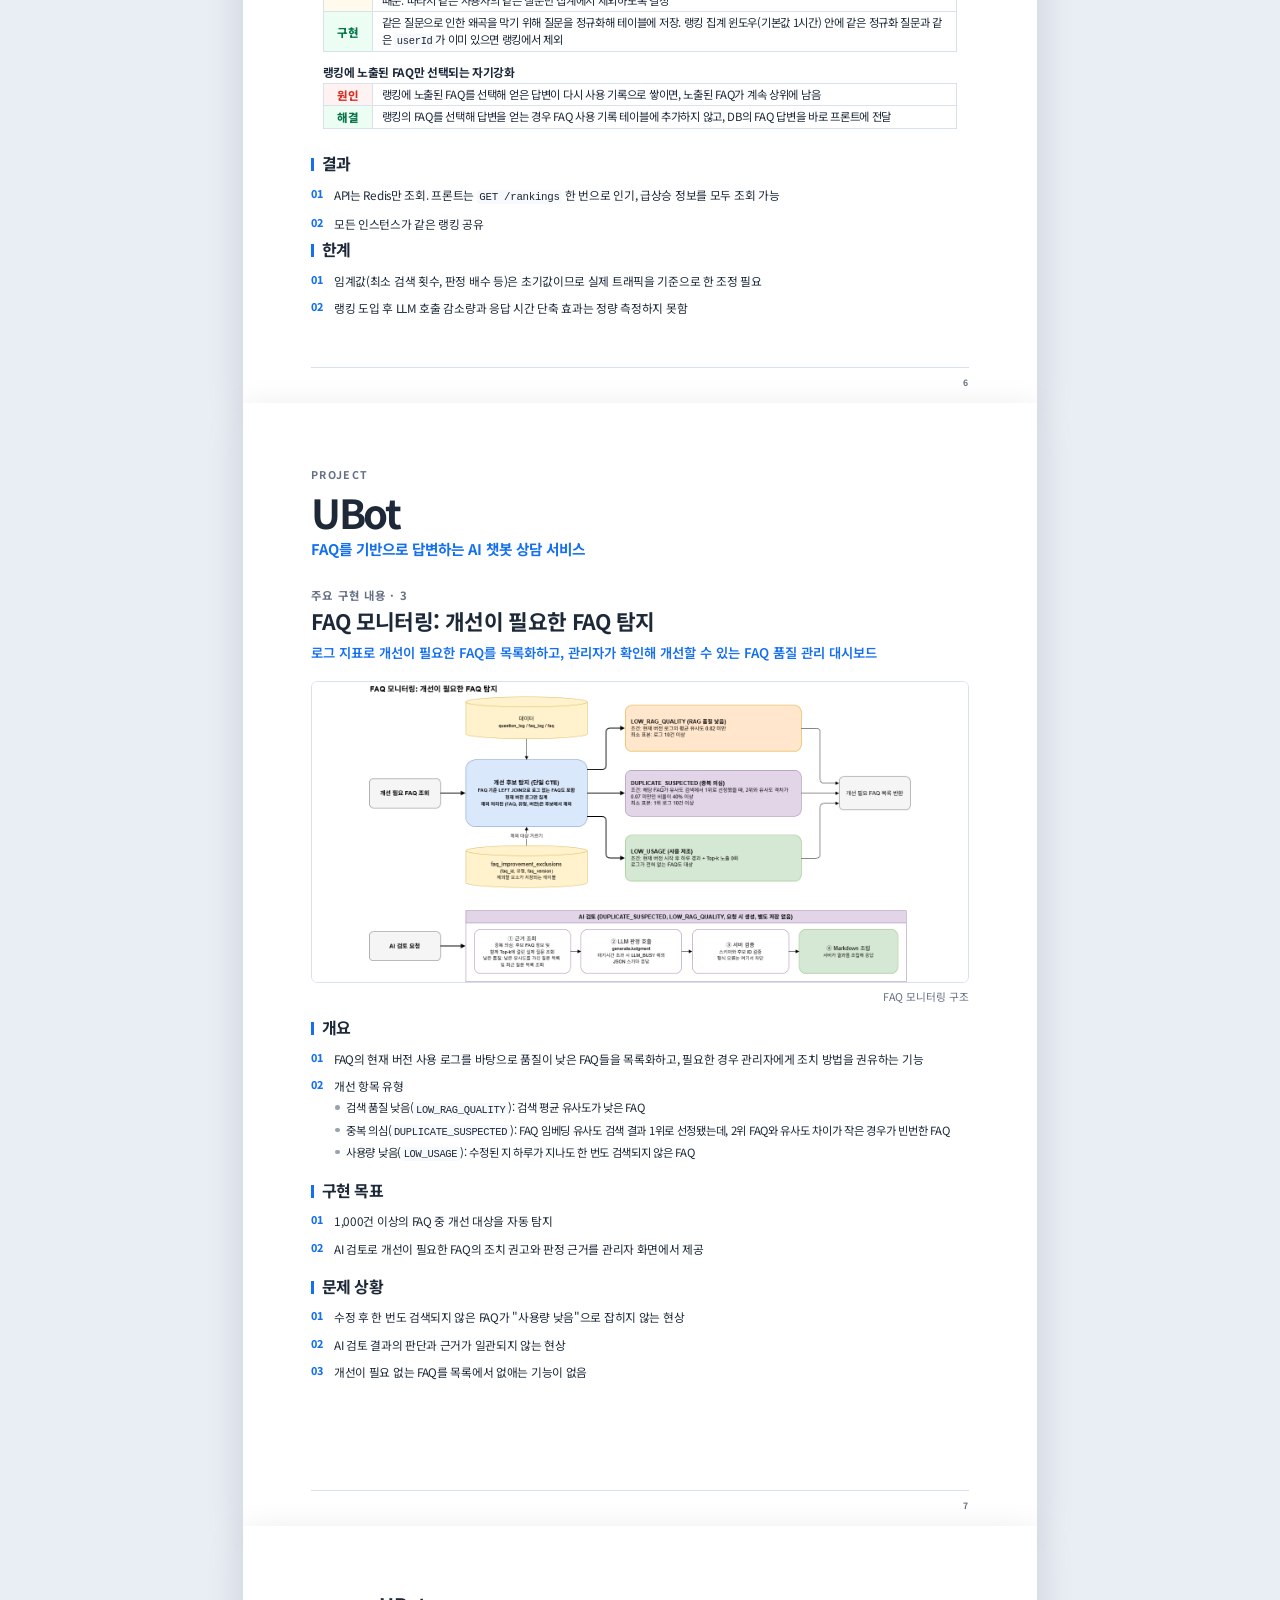
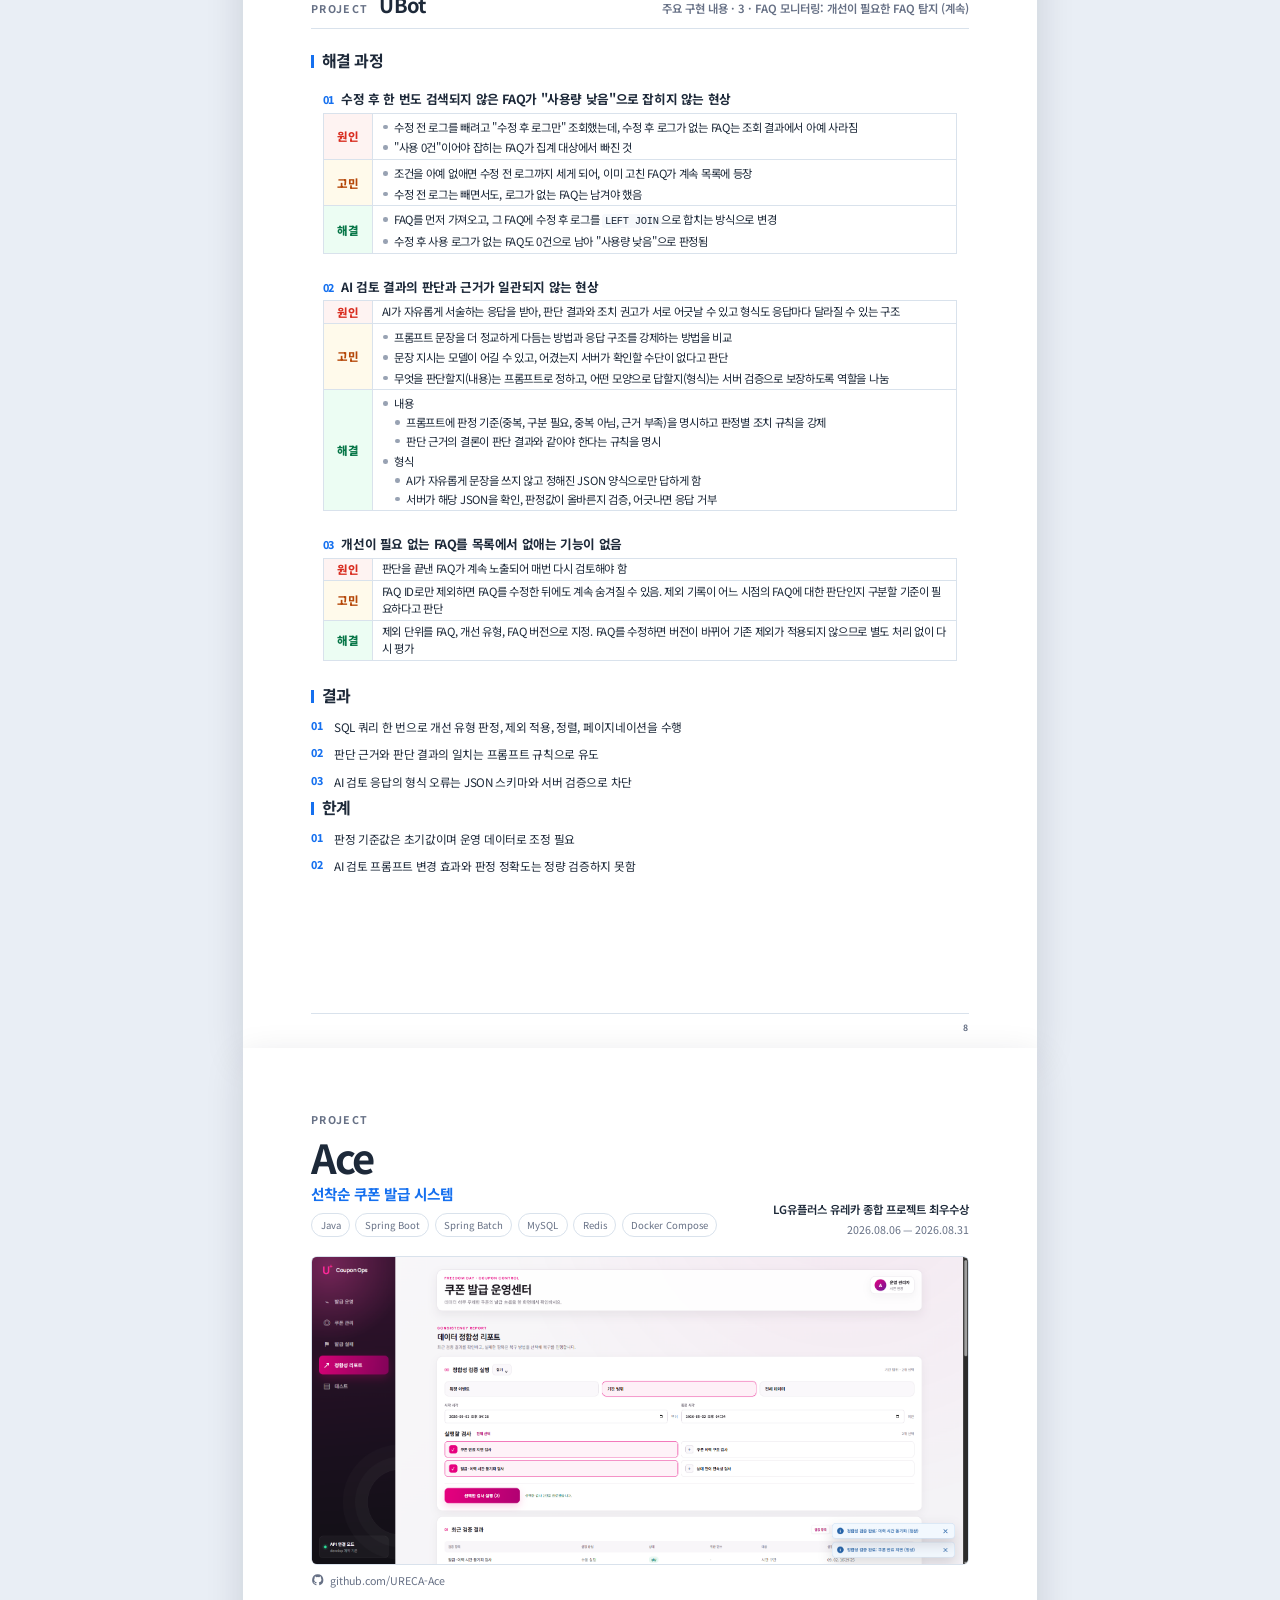
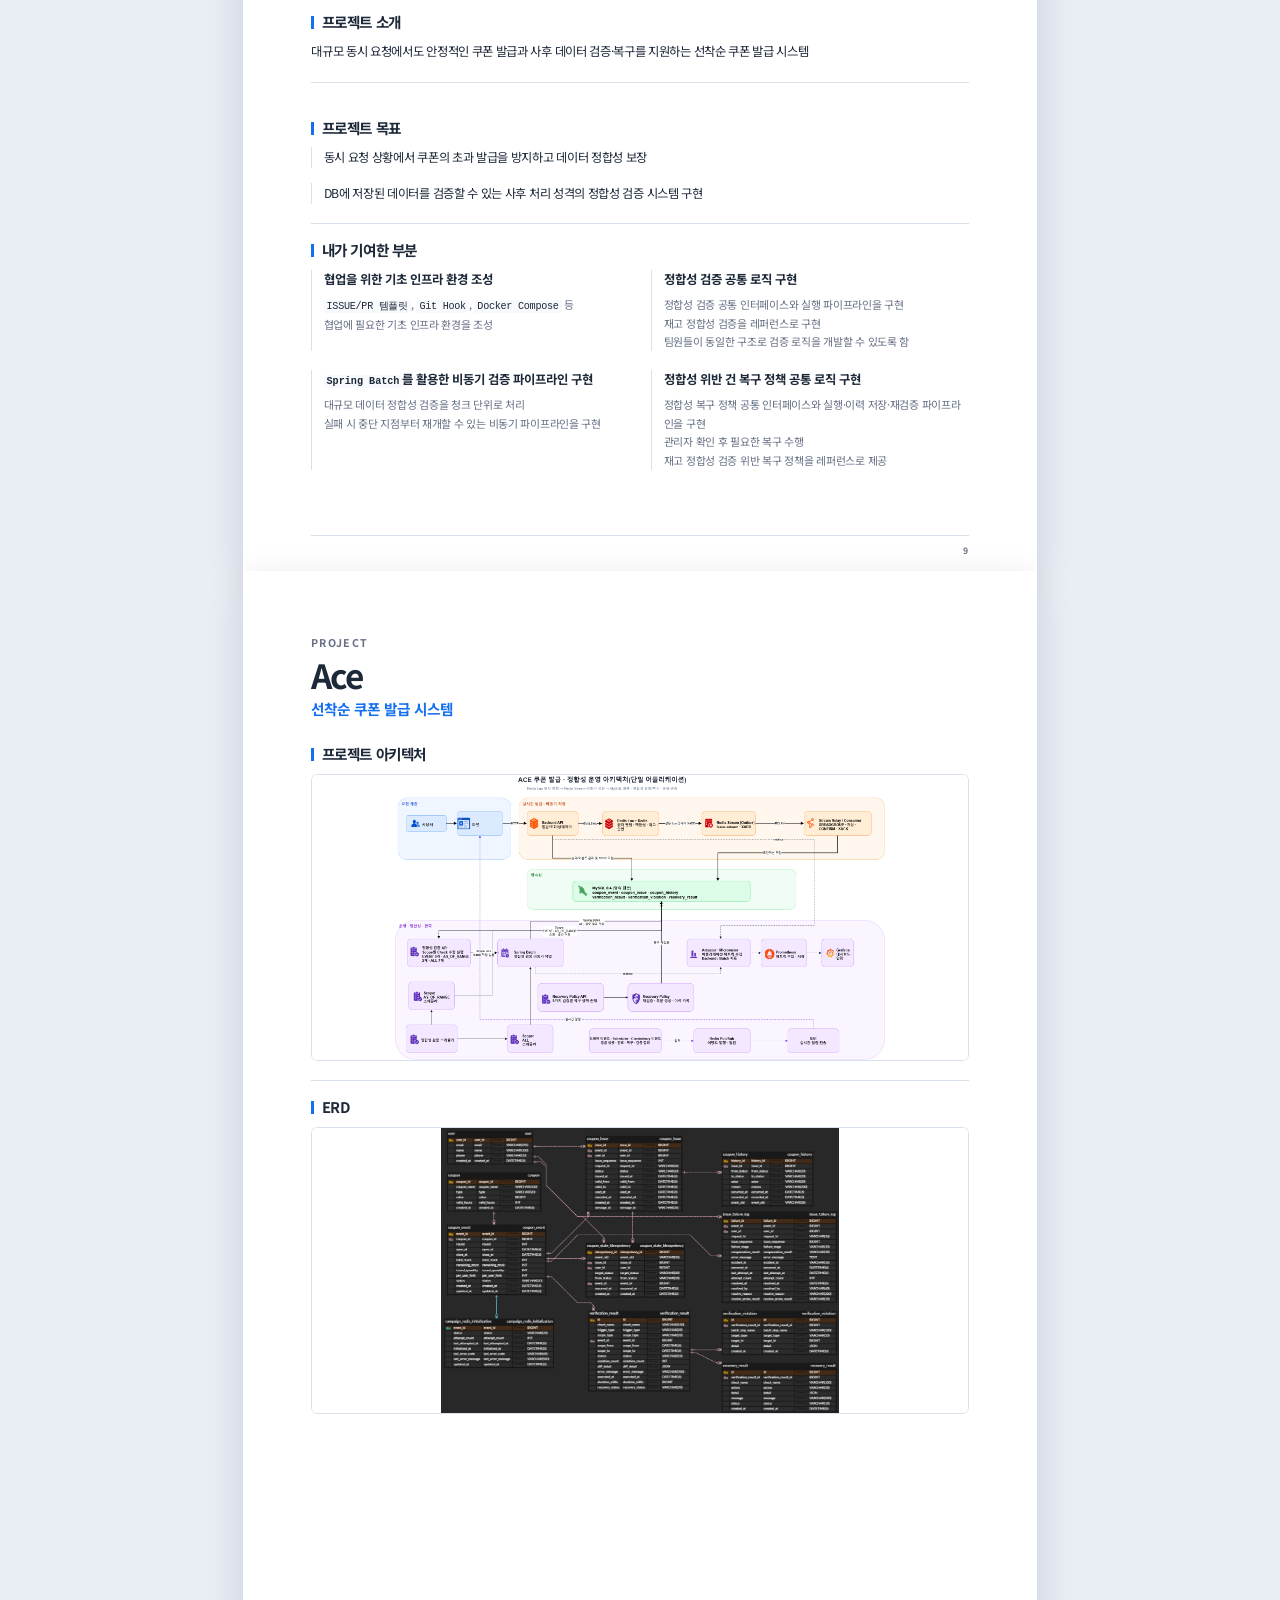
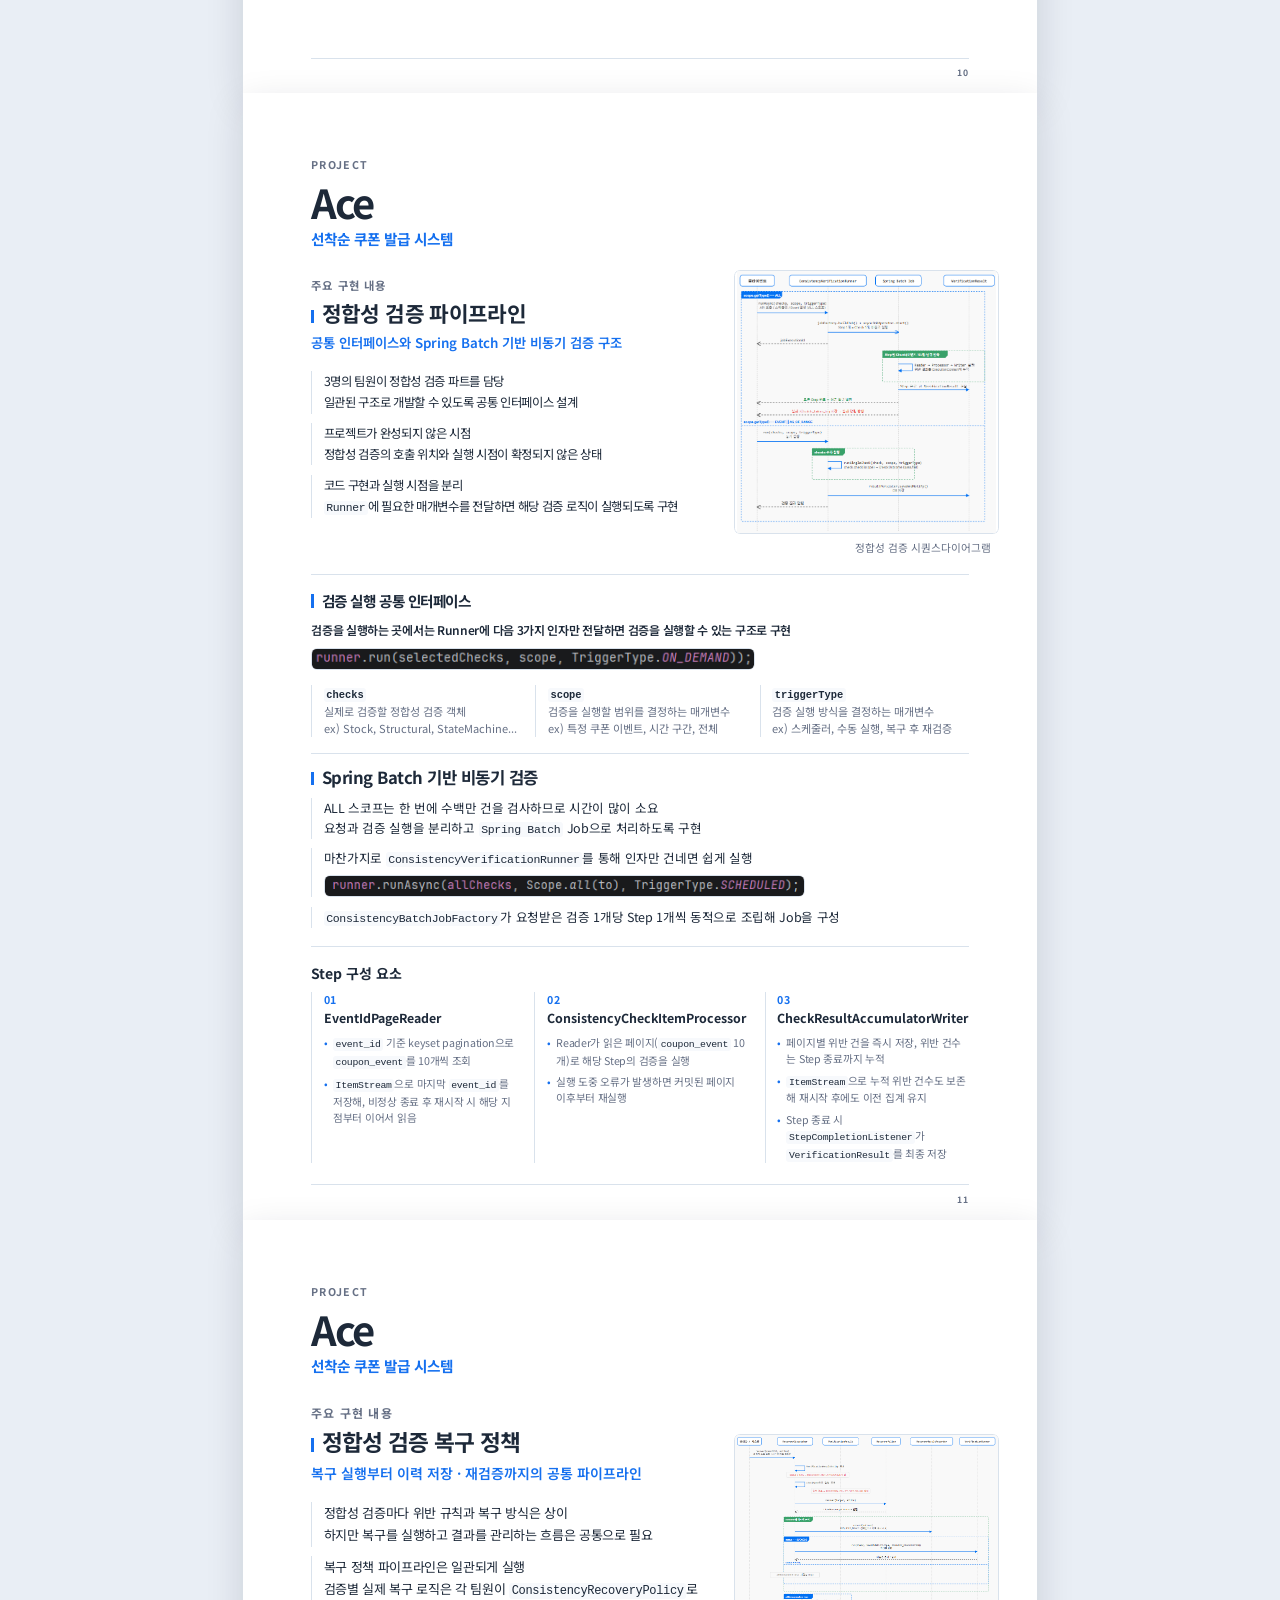
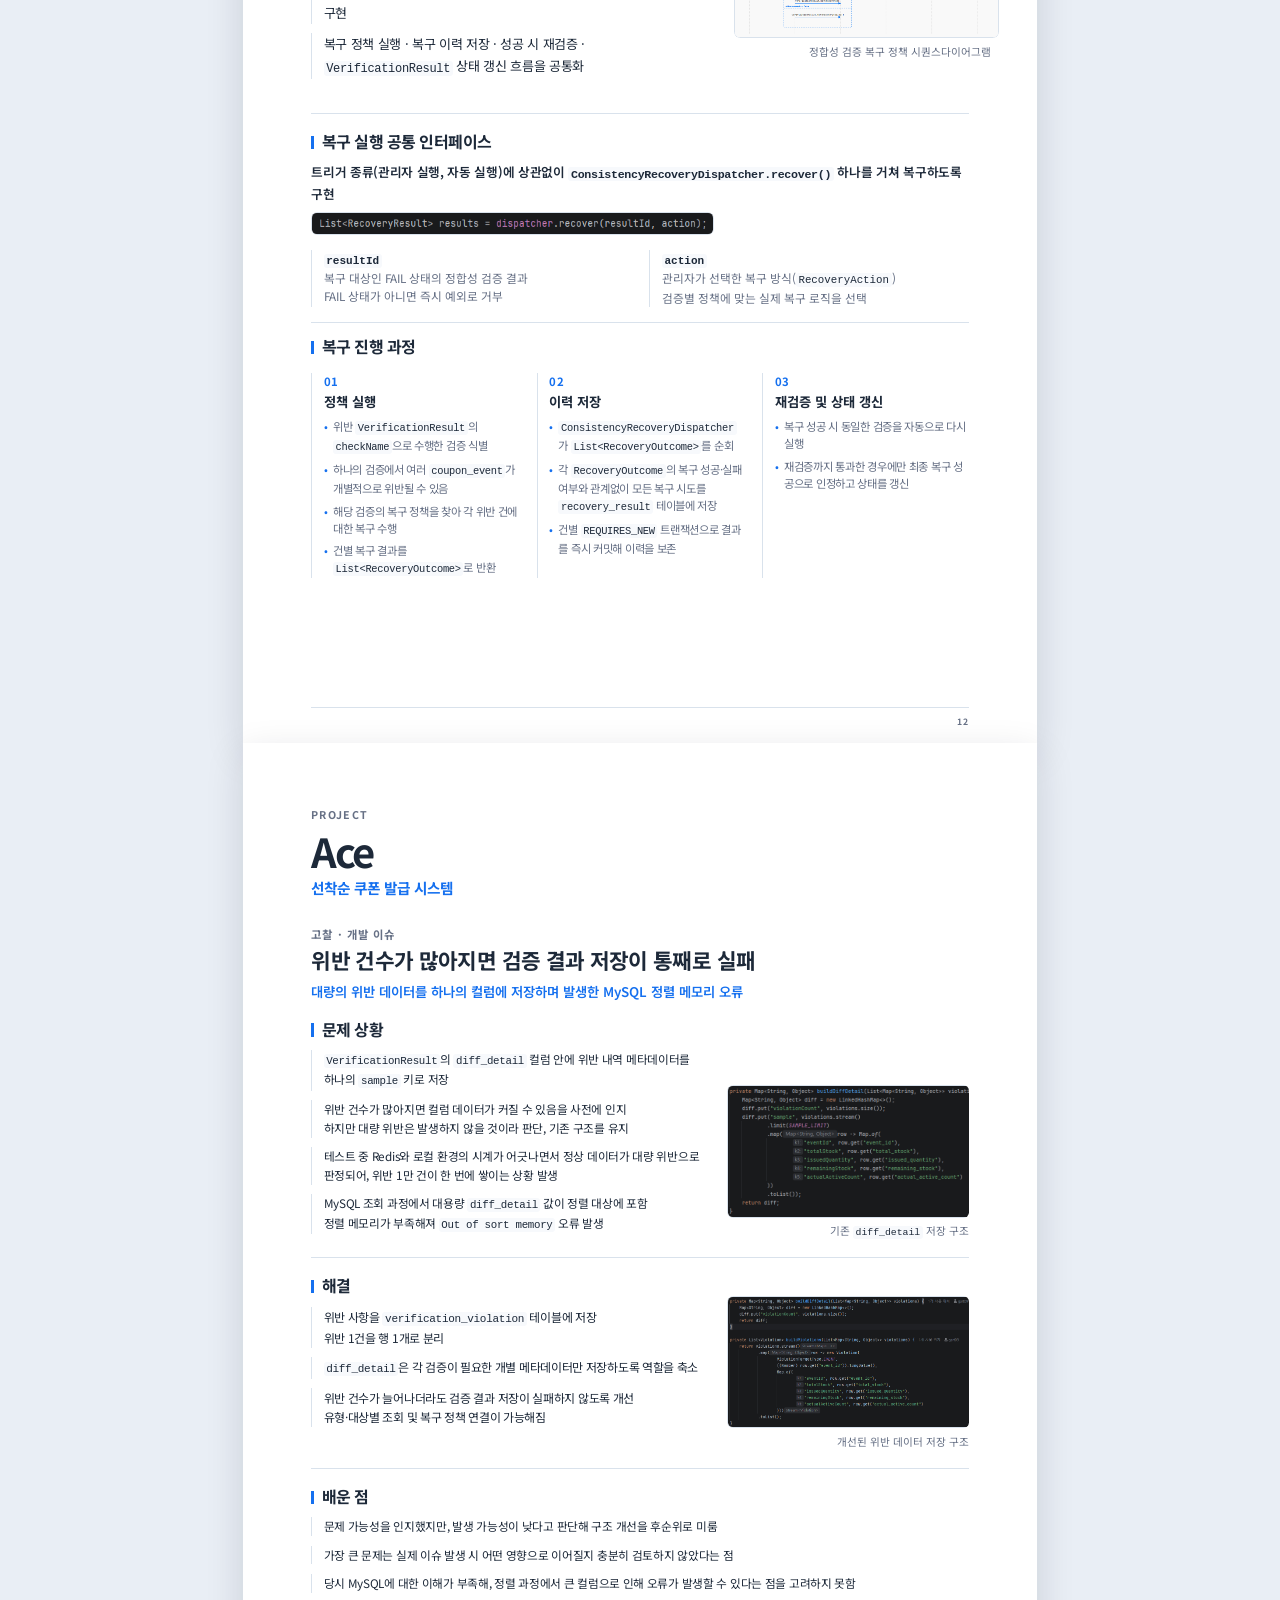
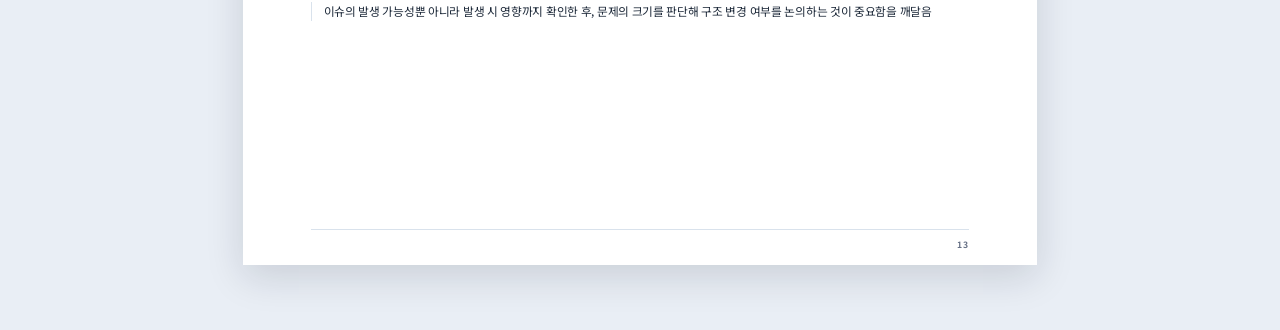
==== commit 76731ab4: "내용 수정" ====
--- a/index.html
+++ b/index.html
@@ -157,6 +157,9 @@
                                 <li>
                                     <div><span class="skill-badge"><img src="https://cdn.jsdelivr.net/gh/devicons/devicon/icons/postgresql/postgresql-original.svg" alt="" class="skill-icon">PostgreSQL</span></div>
                                 </li>
+                                <li>
+                                    <div><span class="skill-badge"><img src="https://cdn.jsdelivr.net/gh/devicons/devicon/icons/redis/redis-original.svg" alt="" class="skill-icon">Redis</span></div>
+                                </li>
                             </ul>
                         </div>
                         <div>
@@ -212,7 +215,7 @@
                 <h2>프로젝트 목표</h2>
                 <ul class="goal-list">
                     <li>FAQ와 질문별 필요한 조회 자료를 근거로 한 AI 답변 제공</li>
-                    <li>답하지 못한 질문과 FAQ 사용 로그를 바탕으로 FAQ를 개선하는 순환 구조 구축</li>
+                    <li>FAQ 사용 로그를 바탕으로 FAQ를 개선하는 순환 구조 구축</li>
                 </ul>
             </section>
 
@@ -222,8 +225,8 @@
                 <h2>내가 기여한 부분</h2>
                 <ul class="ubot-contrib">
                     <li><em>01</em><strong>팀장</strong><span>팀원별 역할 분배 및 일정 관리</span></li>
-                    <li><em>02</em><strong>채팅 RAG 파이프라인</strong><span>검색된 FAQ 답변 중 질문과 유사한 문장만 LLM에 전달하는 답변 문장 필터 구현</span></li>
-                    <li><em>03</em><strong>FAQ 도메인 구축</strong><span>FAQ 등록, 수정, 버전 이력과 임베딩 색인 구현</span></li>
+                    <li><em>02</em><strong>FAQ 도메인 구축</strong><span>FAQ 등록, 수정, 버전 이력과 임베딩 색인 구현</span></li>
+                    <li><em>03</em><strong>채팅 RAG 파이프라인</strong><span>검색된 FAQ 답변 중 질문과 유사한 문장만 LLM에 전달하는 답변 문장 필터 구현</span></li>
                     <li><em>04</em><strong>실시간 FAQ 검색어 랭킹</strong><span>인기, 급상승 FAQ 순위를 집계해 Redis 스냅샷으로 제공</span></li>
                     <li><em>05</em><strong>FAQ 모니터링</strong><span>로그 지표로 개선이 필요한 FAQ를 판정하고 AI 검토와 제외 처리 기능 제공</span></li>
                 </ul>
@@ -243,7 +246,7 @@
                 <h2>획득 역량</h2>
                 <ul class="goal-list">
                     <li>검색, 근거 선별, LLM 응답 생성으로 이어지는 RAG 파이프라인을 설계하고 구축한 역량</li>
-                    <li>LLM의 입력과 출력을 통제해, 검증된 답변만 사용자에게 전달하는 구조를 구현하는 역량</li>
+                    <li>AI 응답을 정해진 형식으로 받아 검증하는 구조를 구축하는 역량</li>
                 </ul>
             </section>
 
@@ -275,8 +278,6 @@
                 <figcaption>답변 문장 필터 구조</figcaption>
             </figure>
 
-            <div class="project-divider reflection-divider" aria-hidden="true"></div>
-
             <section class="ubot-section">
                 <h2>구현 목표</h2>
                 <ul class="ubot-list">
@@ -290,12 +291,12 @@
                 <ul class="ubot-list">
                     <li><strong class="ubot-emph">선택된 FAQ의 답변을 모두 LLM에 전달할 경우, 질문과 무관한 내용까지 함께 전달되는 문제</strong>
                         <ul class="ubot-sublist">
-                            <li>예) "데이터를 다 쓰면 인터넷이 바로 끊기나요?"에 Top-3 FAQ의 답변이 모두 전달됨
+                            <li>예) "휴대폰 요금제는 중간에 바꿔도 되나요?"에 Top-k(검색 결과 상위 k개 FAQ) FAQ의 답변이 모두 전달됨
                                 <ul class="ubot-sublist">
-                                    <li>FAQ 1: 요금제에 따라 차단, 추가 과금, 속도 제한이 될 수 있습니다.</li>
-                                    <li>FAQ 2: 데이터 안심은 기본 데이터 소진 시 데이터를 차단하는 서비스입니다.</li>
-                                    <li>FAQ 3: 데이터 전용 요금제는 20GB 소진 후 1Mbps로 계속 사용할 수 있습니다.</li>
-                                    <li class="ubot-red">LLM 답변: 요금제에 따라 여러 제약이 걸릴 수 있습니다. 데이터 안심은 기본 데이터 소진 시...</li>
+                                    <li>FAQ 1: 요금제를 바꿔도 결합 할인은 유지됩니다. 요금제 변경은 월 1회 가능합니다.</li>
+                                    <li>FAQ 2: 번호이동과 기기 변경을 함께 진행할 수 있습니다.</li>
+                                    <li>FAQ 3: 단말 교체와 선택약정은 별개라 약정을 유지한 채 기기를 바꿀 수 있습니다. 새 단말 할부금은 따로 청구됩니다.</li>
+                                    <li class="ubot-red">LLM 답변: 휴대폰 요금제를 중간에 바꾸는 것은 가능하지만, 월 1회만 가능합니다. 또한, 요금제 변경 시 결합 할인은 유지됩니다. 다만, 요금제 변경이 약정 기간 중이라면 기기 변경과는 별개로 이루어져야 하며, 새 단말의 할부금은 별도로 청구됩니다.<br>→ Top-k FAQ의 답변 전체가 전달되어, 질문과 무관한 새 단말 할부금 내용까지 답변에 포함됨</li>
                                 </ul>
                             </li>
                         </ul>
@@ -350,8 +351,6 @@
                 </div>
             </section>
 
-            <div class="project-divider reflection-divider" aria-hidden="true"></div>
-
             <div class="ubot-stack">
             <section class="ubot-section">
                 <h2>결과</h2>
@@ -362,7 +361,7 @@
             <section class="ubot-section">
                 <h2>한계</h2>
                 <ul class="ubot-list">
-                    <li>FAQ 질문 및 답변 문장 임계값(0.79, 0.49)은 테스트 질문으로 여러 조합을 시도해 정답률이 가장 높은 값으로 선정<br>테스트 질문셋에 맞춘 값이므로 과적합 가능성 존재</li>
+                    <li>FAQ 질문 검색 기준 0.79, 답변 문장 비교 기준 0.49는 테스트 질문으로 여러 조합을 시도해 LLM JUDGE 정답률 지표가 가장 좋은 값으로 선정<br>하지만 테스트 질문셋에 맞춘 값이므로 과적합 가능성 존재</li>
                     <li>이후 FAQ와 파이프라인 변경으로 동일 조건 재현 불가<br>문장 필터 적용 전후를 같은 조건으로 비교하지 못해 개선 정도를 수치로 확인하지 못함</li>
                 </ul>
             </section>
@@ -400,8 +399,6 @@
                 </button>
                 <figcaption>실시간 FAQ 랭킹 구조</figcaption>
             </figure>
-
-            <div class="project-divider reflection-divider" aria-hidden="true"></div>
 
             <section class="ubot-section">
                 <h2>구현 목표</h2>
@@ -435,13 +432,13 @@
         <article class="pdf-page ubot-page">
             <header class="ubot-cont-header">
                 <div><span class="eyebrow">PROJECT</span><strong>UBot</strong></div>
-                <p>주요 구현 내용 · 2 · 실시간 FAQ 검색어 랭킹 (인기 / 급상승) (계속)</p>
+                <p>주요 구현 내용 · 2 · 실시간 FAQ 검색어 랭킹 (계속)</p>
             </header>
 
             <section class="ubot-section">
                 <h2>구현 과정</h2>
                 <div class="ubot-step">
-                    <h3><span>01</span>노출 대상 결정</h3>
+                    <h3><span>01</span>자주 묻는 질문의 정의</h3>
                     <dl class="ubot-rows">
                         <div><dt class="cause">쟁점</dt><dd>자주 묻는 질문을 보여 주려면 무엇을 집계 단위로 삼을지 정해야 함</dd></div>
                         <div><dt class="think">고민</dt>
@@ -458,7 +455,7 @@
                     </dl>
                 </div>
                 <div class="ubot-step">
-                    <h3><span>02</span>랭킹 반환 방식 결정</h3>
+                    <h3><span>02</span>랭킹 반환 방식</h3>
                     <dl class="ubot-rows">
                         <div><dt class="cause">쟁점</dt><dd>랭킹을 언제 집계하고 어디에 저장해 반환할지 정해야 함</dd></div>
                         <div><dt class="think">고민</dt>
@@ -480,7 +477,7 @@
                     </dl>
                 </div>
                 <div class="ubot-step ubot-nodash">
-                    <h3><span>03</span>랭킹 순위 왜곡 처리</h3>
+                    <h3><span>03</span>랭킹 순위 왜곡 처리 방식</h3>
                     <div class="ubot-substep">
                         <h4>검색 횟수가 적은 FAQ의 비율이 튀는 현상</h4>
                         <dl class="ubot-rows">
@@ -500,7 +497,7 @@
                         <h4>랭킹에 노출된 FAQ만 선택되는 자기강화</h4>
                         <dl class="ubot-rows">
                             <div><dt class="cause">원인</dt><dd>랭킹에 노출된 FAQ를 선택해 얻은 답변이 다시 사용 기록으로 쌓이면, 노출된 FAQ가 계속 상위에 남음</dd></div>
-                            <div><dt class="solve">해결</dt><dd>랭킹의 FAQ를 선택해 답변을 얻는 경우 FAQ 사용 기록 테이블에 추가하지 않고, 프론트에 답변만 전달</dd></div>
+                            <div><dt class="solve">해결</dt><dd>랭킹의 FAQ를 선택해 답변을 얻는 경우 FAQ 사용 기록 테이블에 추가하지 않고, DB의 FAQ 답변을 바로 프론트에 전달</dd></div>
                         </dl>
                     </div>
                 </div>
@@ -551,8 +548,6 @@
                 <figcaption>FAQ 모니터링 구조</figcaption>
             </figure>
 
-            <div class="project-divider reflection-divider" aria-hidden="true"></div>
-
             <section class="ubot-section">
                 <h2>개요</h2>
                 <ul class="ubot-list">
@@ -561,7 +556,7 @@
                         <ul class="ubot-sublist">
                             <li>검색 품질 낮음(<code>LOW_RAG_QUALITY</code>): 검색 평균 유사도가 낮은 FAQ</li>
                             <li>중복 의심(<code>DUPLICATE_SUSPECTED</code>): FAQ 임베딩 유사도 검색 결과 1위로 선정됐는데, 2위 FAQ와 유사도 차이가 작은 경우가 빈번한 FAQ</li>
-                            <li>사용도 낮음(<code>LOW_USAGE</code>): 현재 버전 기준으로 검색된 적이 없는 FAQ</li>
+                            <li>사용량 낮음(<code>LOW_USAGE</code>): 수정된 지 하루가 지나도 한 번도 검색되지 않은 FAQ</li>
                         </ul>
                     </li>
                 </ul>
@@ -571,7 +566,7 @@
                 <h2>구현 목표</h2>
                 <ul class="ubot-list">
                     <li>1,000건 이상의 FAQ 중 개선 대상을 자동 탐지</li>
-                    <li>AI 검토로 조치 권고와 판정 근거를 관리자 화면에서 제공</li>
+                    <li>AI 검토로 개선이 필요한 FAQ의 조치 권고와 판정 근거를 관리자 화면에서 제공</li>
                 </ul>
             </section>
 
@@ -652,7 +647,7 @@
                                     <li>형식
                                         <ul class="ubot-sublist">
                                             <li>AI가 자유롭게 문장을 쓰지 않고 정해진 JSON 양식으로만 답하게 함</li>
-                                            <li>서버가 해당 JSON을 확인, 결론과 결과가 맞는지 검증 후 실제 보여줄 내용을 조립</li>
+                                            <li>서버가 해당 JSON을 확인, 판정값이 올바른지 검증, 어긋나면 응답 거부</li>
                                         </ul>
                                     </li>
                                 </ul>
@@ -663,7 +658,7 @@
                 <div class="ubot-step">
                     <h3><span>03</span>개선이 필요 없는 FAQ를 목록에서 없애는 기능이 없음</h3>
                     <dl class="ubot-rows">
-                        <div><dt class="cause">원인</dt><dd>제외 기능이 없어 관리자가 판단을 끝낸 FAQ도 매번 노출</dd></div>
+                        <div><dt class="cause">원인</dt><dd>판단을 끝낸 FAQ가 계속 노출되어 매번 다시 검토해야 함</dd></div>
                         <div><dt class="think">고민</dt><dd>FAQ ID로만 제외하면 FAQ를 수정한 뒤에도 계속 숨겨질 수 있음. 제외 기록이 어느 시점의 FAQ에 대한 판단인지 구분할 기준이 필요하다고 판단</dd></div>
                         <div><dt class="solve">해결</dt><dd>제외 단위를 FAQ, 개선 유형, FAQ 버전으로 지정. FAQ를 수정하면 버전이 바뀌어 기존 제외가 적용되지 않으므로 별도 처리 없이 다시 평가</dd></div>
                     </dl>
@@ -683,7 +678,6 @@
                 <h2>한계</h2>
                 <ul class="ubot-list">
                     <li>판정 기준값은 초기값이며 운영 데이터로 조정 필요</li>
-                    <li>버전 시작 시각을 <code>faq.updated_at</code>으로 대용하므로 버전과 무관한 갱신이 있으면 평가 시작점이 밀릴 수 있음</li>
                     <li>AI 검토 프롬프트 변경 효과와 판정 정확도는 정량 검증하지 못함</li>
                 </ul>
             </section>
@@ -1059,109 +1053,7 @@
             </footer>
         </article>
 
-        <article class="pdf-page collaboration-page">
-            <header class="project-page-header implementation-page-header">
-                <div>
-                    <p class="eyebrow">PROJECT</p>
-                    <h1>Ace</h1>
-                    <p class="project-subtitle">선착순 쿠폰 발급 시스템</p>
-                </div>
-            </header>
-
-            <section class="reflection-title collaboration-title">
-                <p class="implementation-kicker">고찰 · 협업 이슈</p>
-                <h2>로컬 Git Hook으로 커밋 메시지 컨벤션 검증</h2>
-                <p class="implementation-subtitle">일관된 Git 히스토리를 만들기 위해 커밋 시점의 규칙 검증을 도입</p>
-            </section>
-
-            <section class="collaboration-background">
-                <div>
-                    <h2>도입 배경</h2>
-                    <ul class="reflection-list">
-                        <li>이전 프로젝트에서 팀원마다 커밋 방식이 달랐음<br> 메시지의 일관성이 떨어져 커밋 히스토리를 관리하는 데 불편함을 겪음</li>
-                        <li>커밋 컨벤션을 문서화하는 것만으로는 일관성을 유지하기 어렵다고 판단<br> 문서화에 그치지 않고 커밋 단계에서 규칙을 검증할 필요성을 느낌</li>
-                    </ul>
-                </div>
-            </section>
-
-            <div class="project-divider collaboration-background-divider" aria-hidden="true"></div>
-
-            <section class="collaboration-implementation">
-                <div>
-                    <h2>구현 방법</h2>
-                    <ul class="reflection-list">
-                        <li>커밋 메시지 컨벤션을 <code>.git/hooks</code> 아래의 <code>commit-msg</code> 파일로 검증하도록 구현</li>
-                        <li>하지만 <code>.git</code>은 저장소 메타데이터 폴더<br>git 버전 관리 대상이 아니므로, Hook 스크립트를 커밋해 팀원과 공유할 수 없었음</li>
-                        <li><code>gitHooks</code> 폴더에 <code>commit-msg</code>를 두고, 프로젝트 실행 시 해당 파일을 <code>.git/hooks/</code>로 복사하는 Gradle Task를 구현</li>
-                    </ul>
-                </div>
-                <div class="collaboration-background-images">
-                    <figure class="project-figure collaboration-figure">
-                        <button type="button" class="image-zoom" data-zoom-src="../assets/images/Ace_gitHook_메시지.png" data-zoom-alt="gitHook 커밋 메시지 검증 화면 크게 보기">
-                            <img src="../assets/images/Ace_gitHook_메시지.png" alt="gitHook 커밋 메시지 검증 화면">
-                        </button>
-                        <figcaption>커밋 메시지 검증</figcaption>
-                    </figure>
-                    <figure class="project-figure collaboration-figure2">
-                        <button type="button" class="image-zoom" data-zoom-src="../assets/images/Ace_gitHook_build_radle.png" data-zoom-alt="gitHook Gradle Task 코드 크게 보기">
-                            <img src="../assets/images/Ace_gitHook_build_radle.png" alt="gitHook Gradle Task 코드">
-                        </button>
-                        <figcaption>Hook 설치 Gradle Task</figcaption>
-                    </figure>
-                </div>
-            </section>
-
-            <div class="project-divider collaboration-divider" aria-hidden="true"></div>
-
-            <section class="collaboration-problem">
-                <div>
-                    <h2>[문제] 로컬 Git Hook은 강제력이 부족</h2>
-                    <ul class="reflection-list">
-                        <li>저장소를 새로 받은 팀원이 프로젝트를 실행해야만 로컬 Git Hook이 설치됨<br> 팀원이 프로젝트를 한 번도 실행하지 않으면 검증이 동작하지 않음</li>
-                        <li><code>git commit --no-verify</code>로 Git Hook을 무시할 수 있음<br> 컨벤션을 지키지 않아도 커밋 가능</li>
-                        <li>PR이 원격 저장소에서 머지될 때는 로컬 Git Hook이 동작하지 않음</li>
-                        <li>결과적으로 PR 머지 시점에는 커밋 메시지가 다시 일관성 없이 남게 됨</li>
-                    </ul>
-                </div>
-                <figure class="project-figure collaboration-pr-figure">
-                    <button type="button" class="image-zoom" data-zoom-src="../assets/images/Ace_도입전_커밋리스트.png" data-zoom-alt="일관되지 않은 PR 커밋 메시지 예시 크게 보기">
-                        <img src="../assets/images/Ace_도입전_커밋리스트.png" alt="일관되지 않은 PR 커밋 메시지 예시">
-                    </button>
-                    <figcaption>일관성 없이 남은 커밋 메시지</figcaption>
-                </figure>
-            </section>
-
-            <div class="project-divider reflection-divider" aria-hidden="true"></div>
-
-            <section class="collaboration-next">
-                <h2>개선 방향</h2>
-                <div class="collaboration-next-content">
-                    <ul class="reflection-list">
-                        <li>로컬이 아닌 원격 저장소에서 규칙을 검증하도록 <code>GitHub Actions</code>를 도입</li>
-                        <li>PR 생성·업데이트 시 커밋 메시지 컨벤션을 검사<br> 검증을 통과한 PR만 머지되도록 구성</li>
-                        <li>현재 진행 중인 프로젝트에도 적용<br>일관된 커밋 메시지가 유지되도록 강제할 수 있었음</li>
-                    </ul>
-                    <div class="collaboration-next-images">
-                        <figure class="project-figure collaboration-action-figure">
-                            <button type="button" class="image-zoom" data-zoom-src="../assets/images/GithubAction_스크립트.png" data-zoom-alt="GitHub Actions 검증 스크립트 크게 보기">
-                                <img src="../assets/images/GithubAction_스크립트.png" alt="GitHub Actions 검증 스크립트">
-                            </button>
-                            <figcaption>GitHub Actions 스크립트</figcaption>
-                        </figure>
-                        <figure class="project-figure collaboration-result-figure">
-                            <button type="button" class="image-zoom" data-zoom-src="../assets/images/GithubAction_도입커밋리스트.png" data-zoom-alt="GitHub Actions 도입 후 커밋 목록 크게 보기">
-                                <img src="../assets/images/GithubAction_도입커밋리스트.png" alt="GitHub Actions 도입 후 커밋 목록">
-                            </button>
-                            <figcaption>현재 프로젝트</figcaption>
-                        </figure>
-                    </div>
-                </div>
-            </section>
-
-            <footer class="page-footer">
-                <span>14</span>
-            </footer>
-        </article>
+
     </main>
 
     <div id="pdf-image-modal" class="pdf-image-modal" aria-hidden="true" role="dialog" aria-modal="true" aria-label="이미지 크게 보기">
--- a/css/style.css
+++ b/css/style.css
@@ -1893,3 +1893,7 @@
     padding-left: 0;
     border-left: 0;
 }
+
+.ubot-page .ubot-arrow {
+    font-weight: 700;
+}
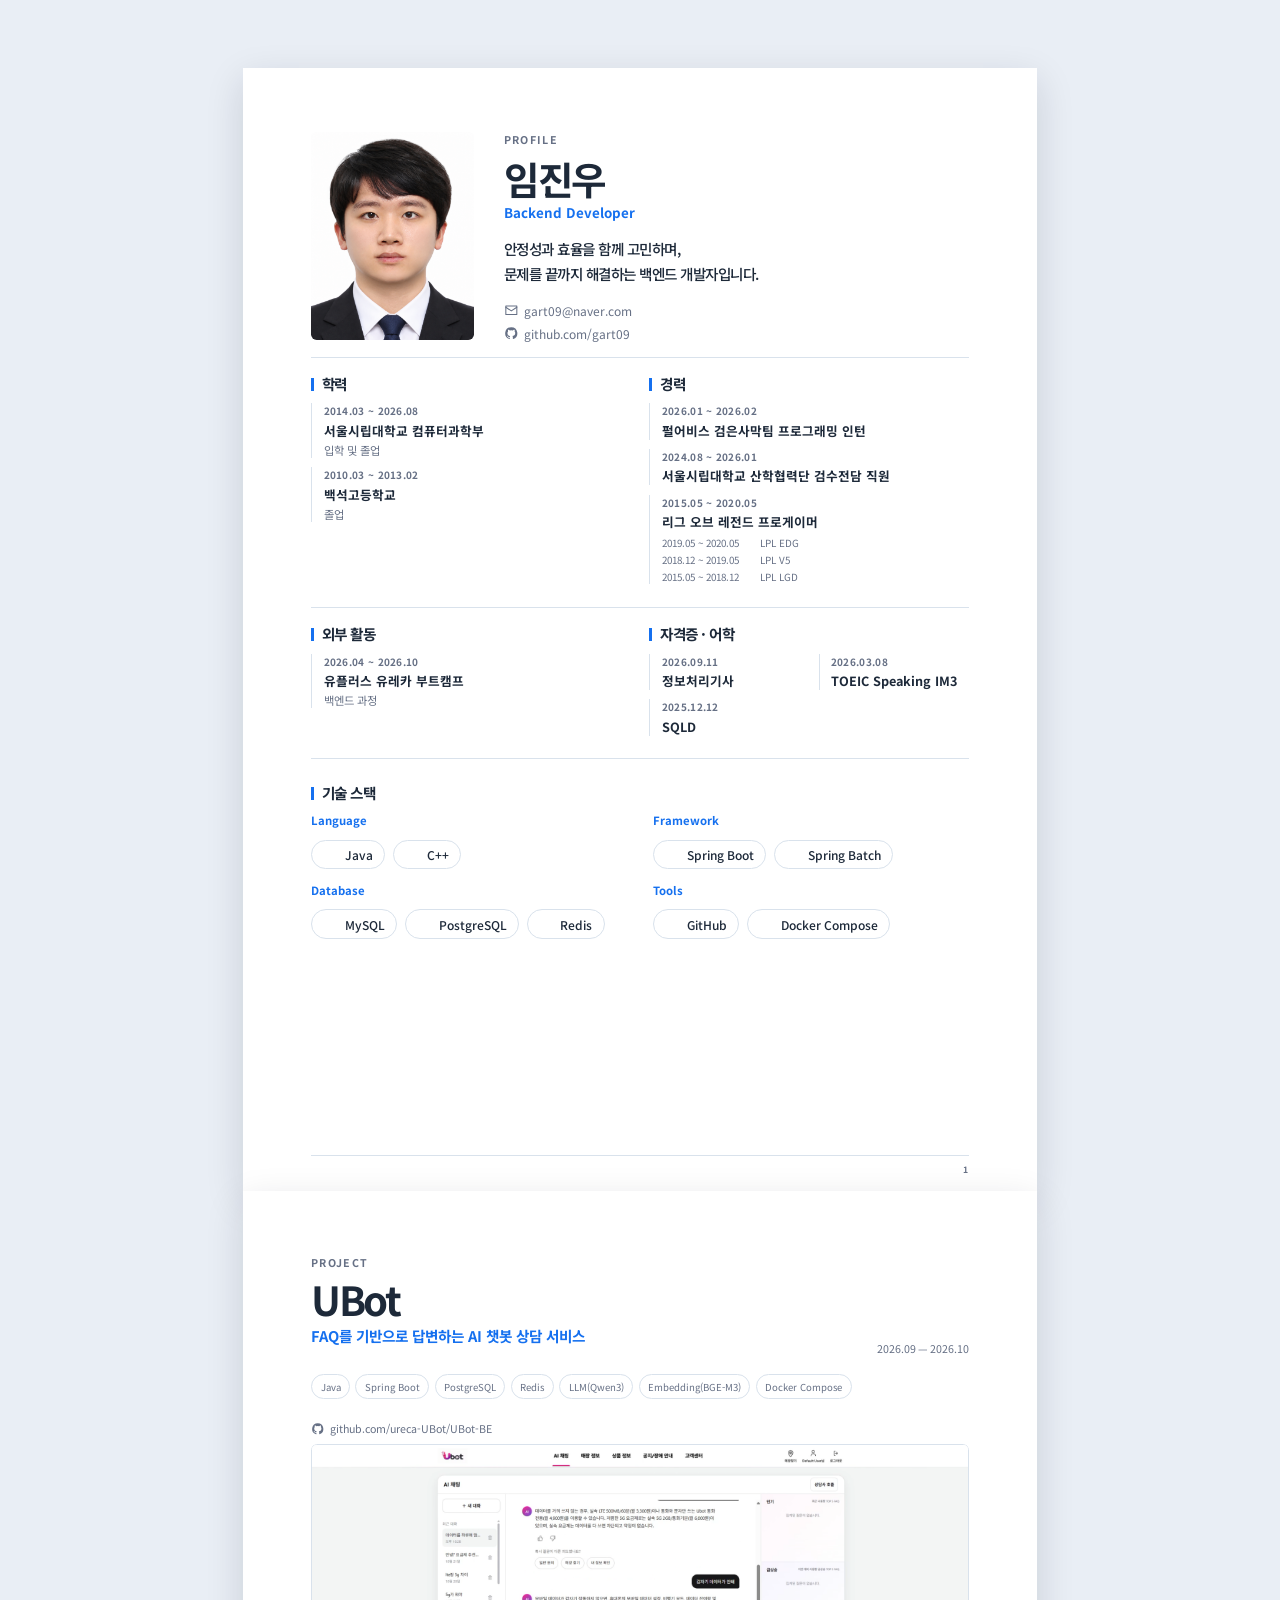
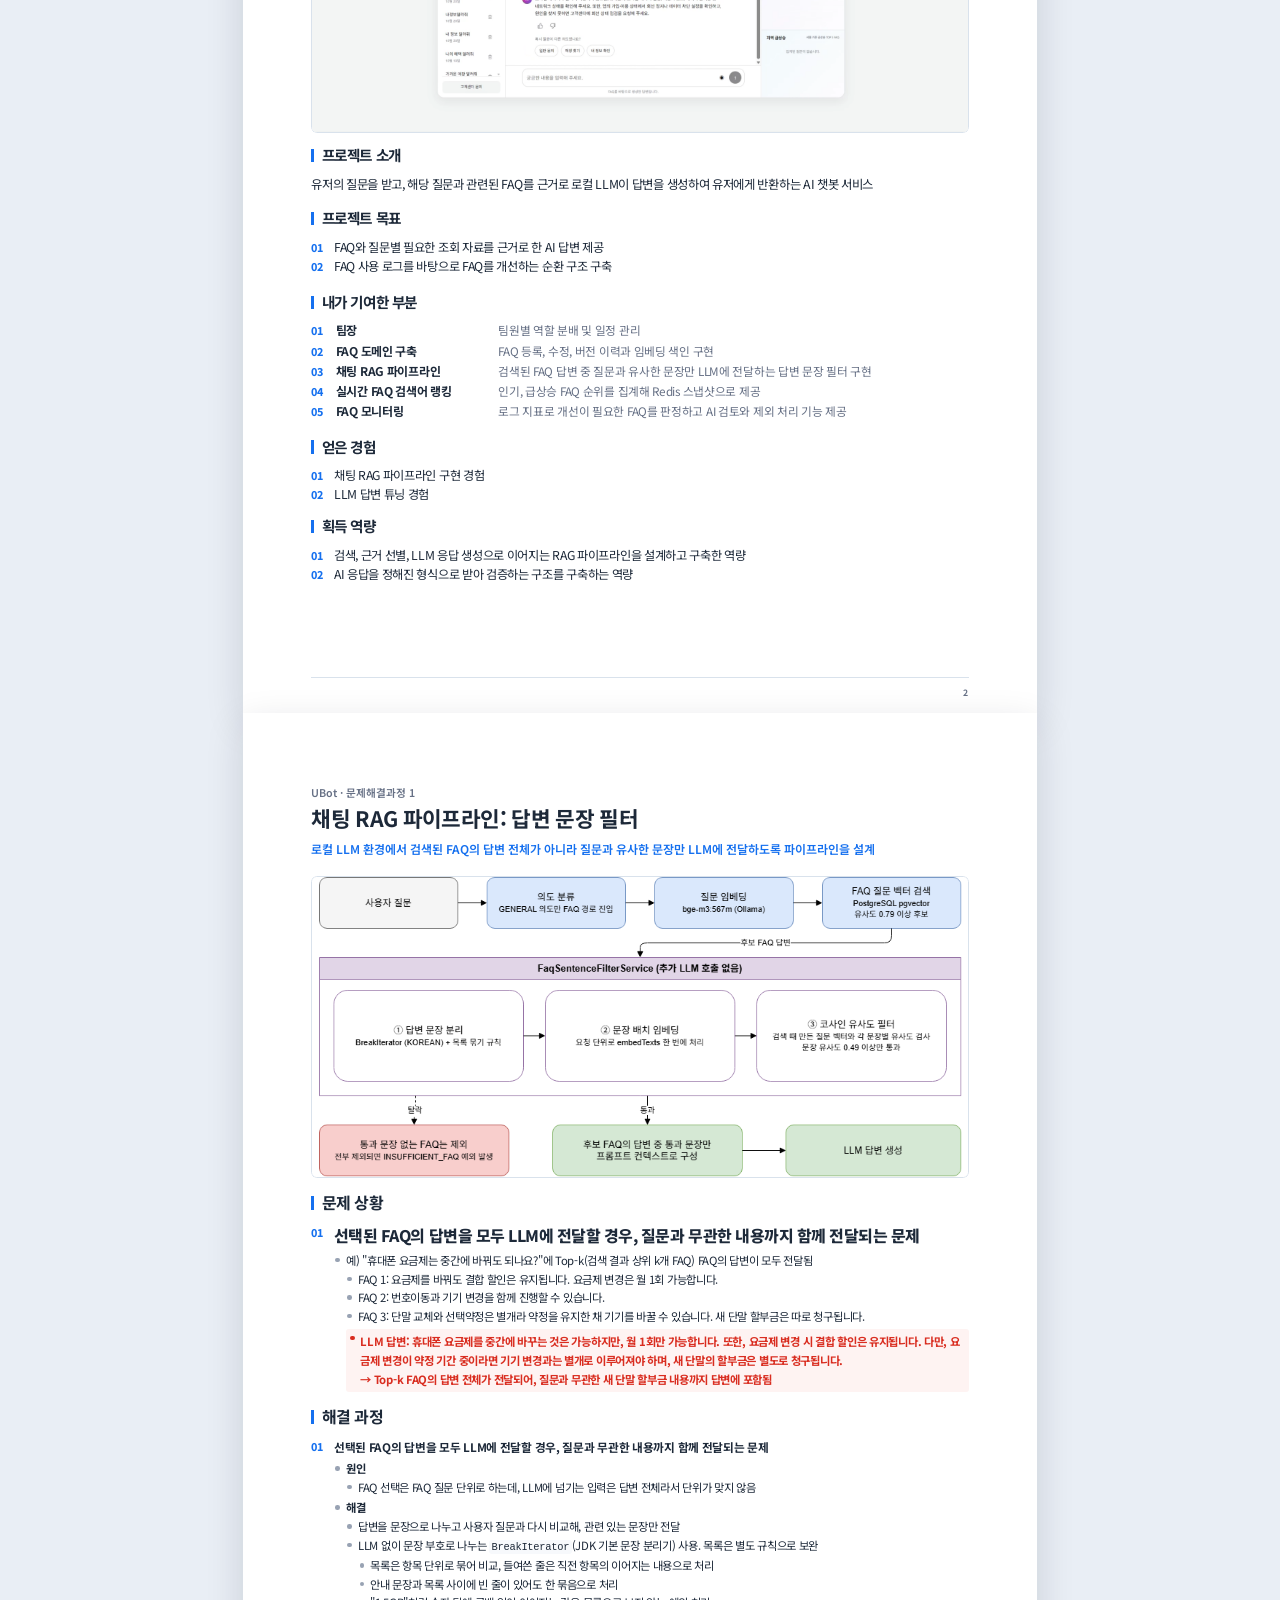
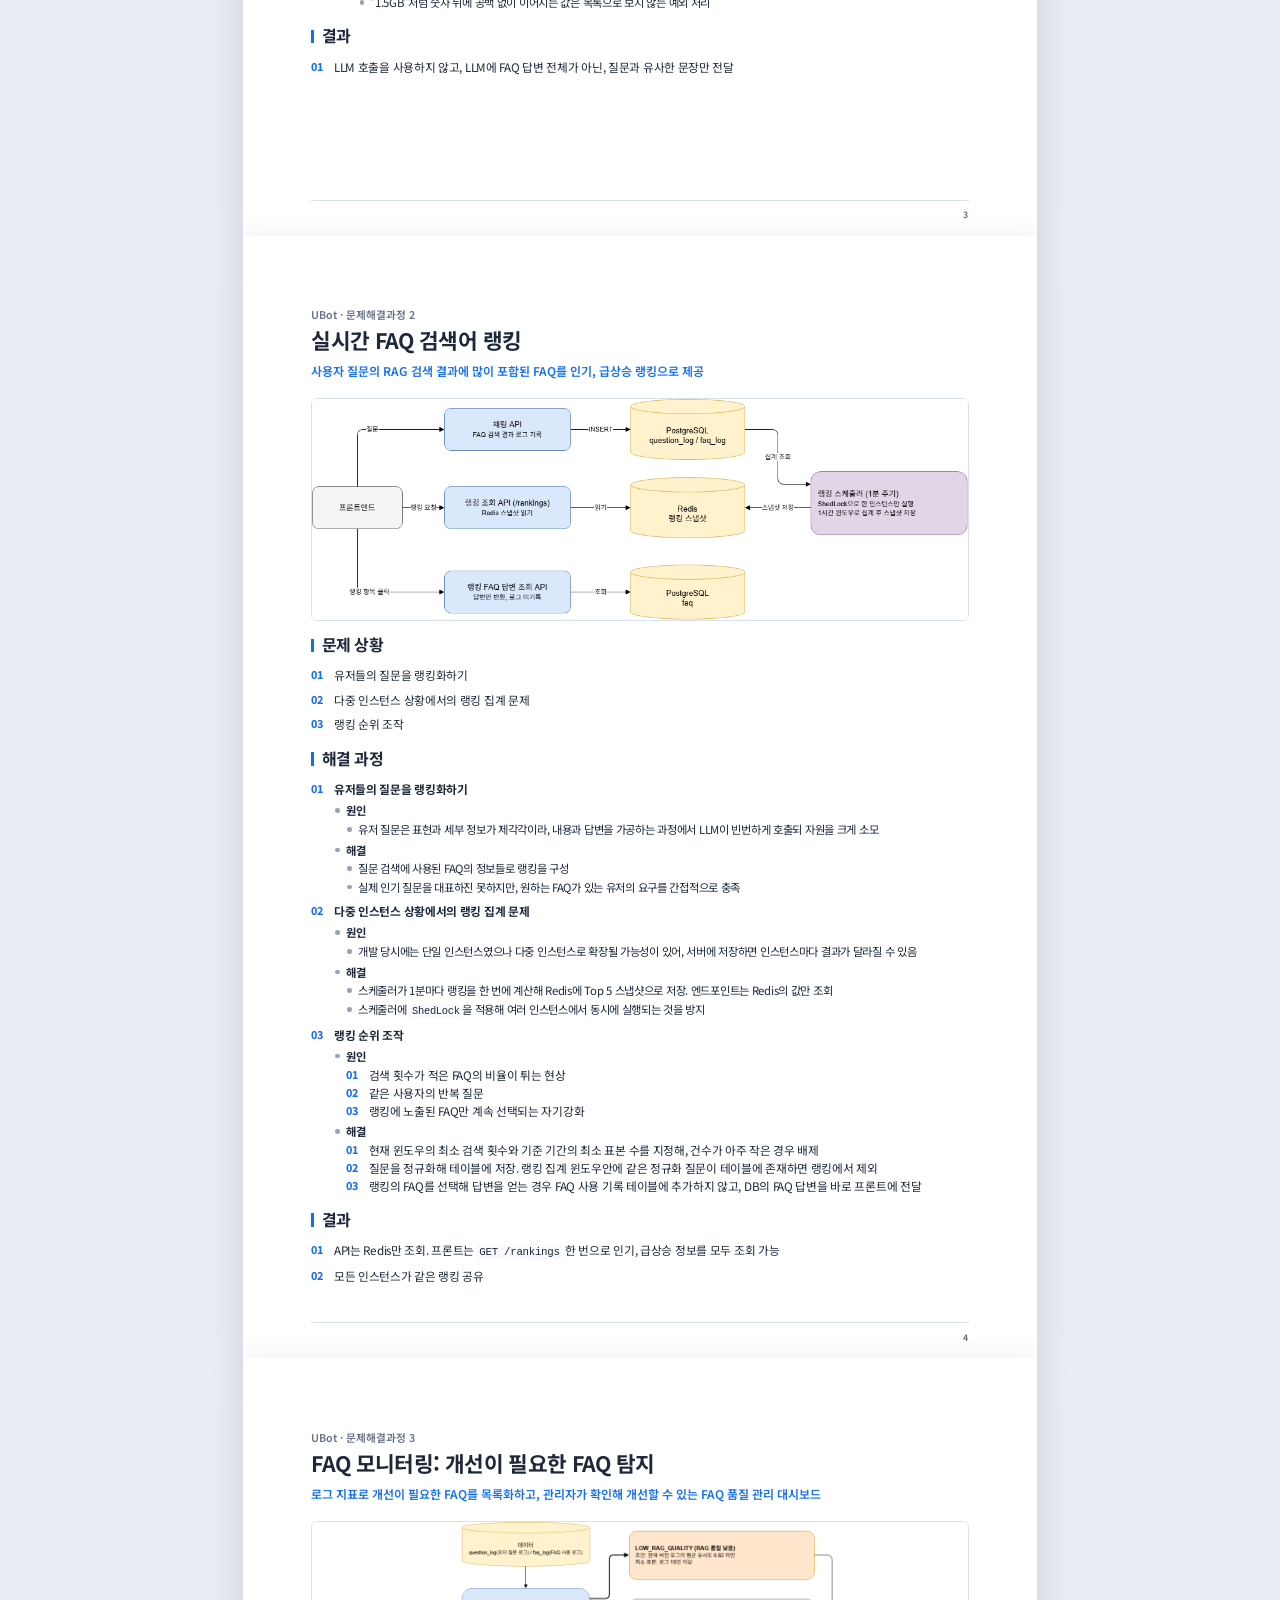
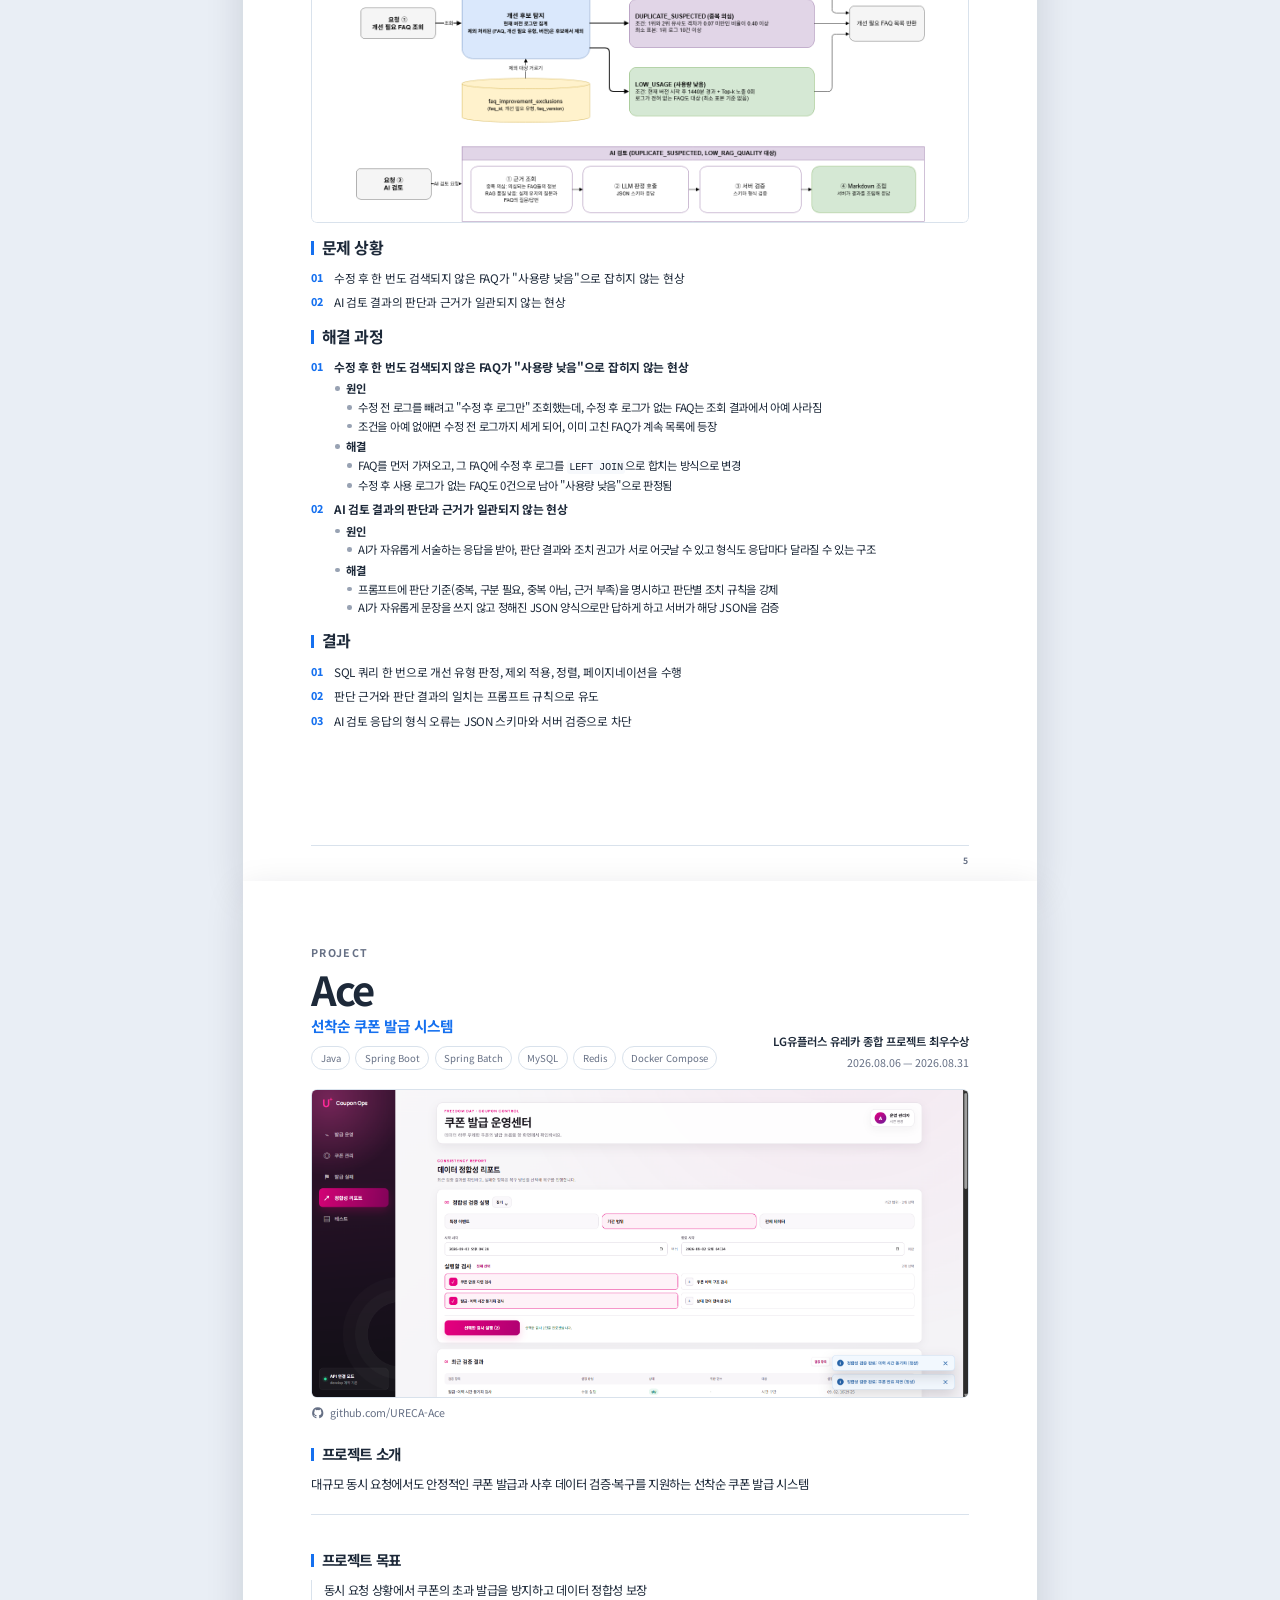
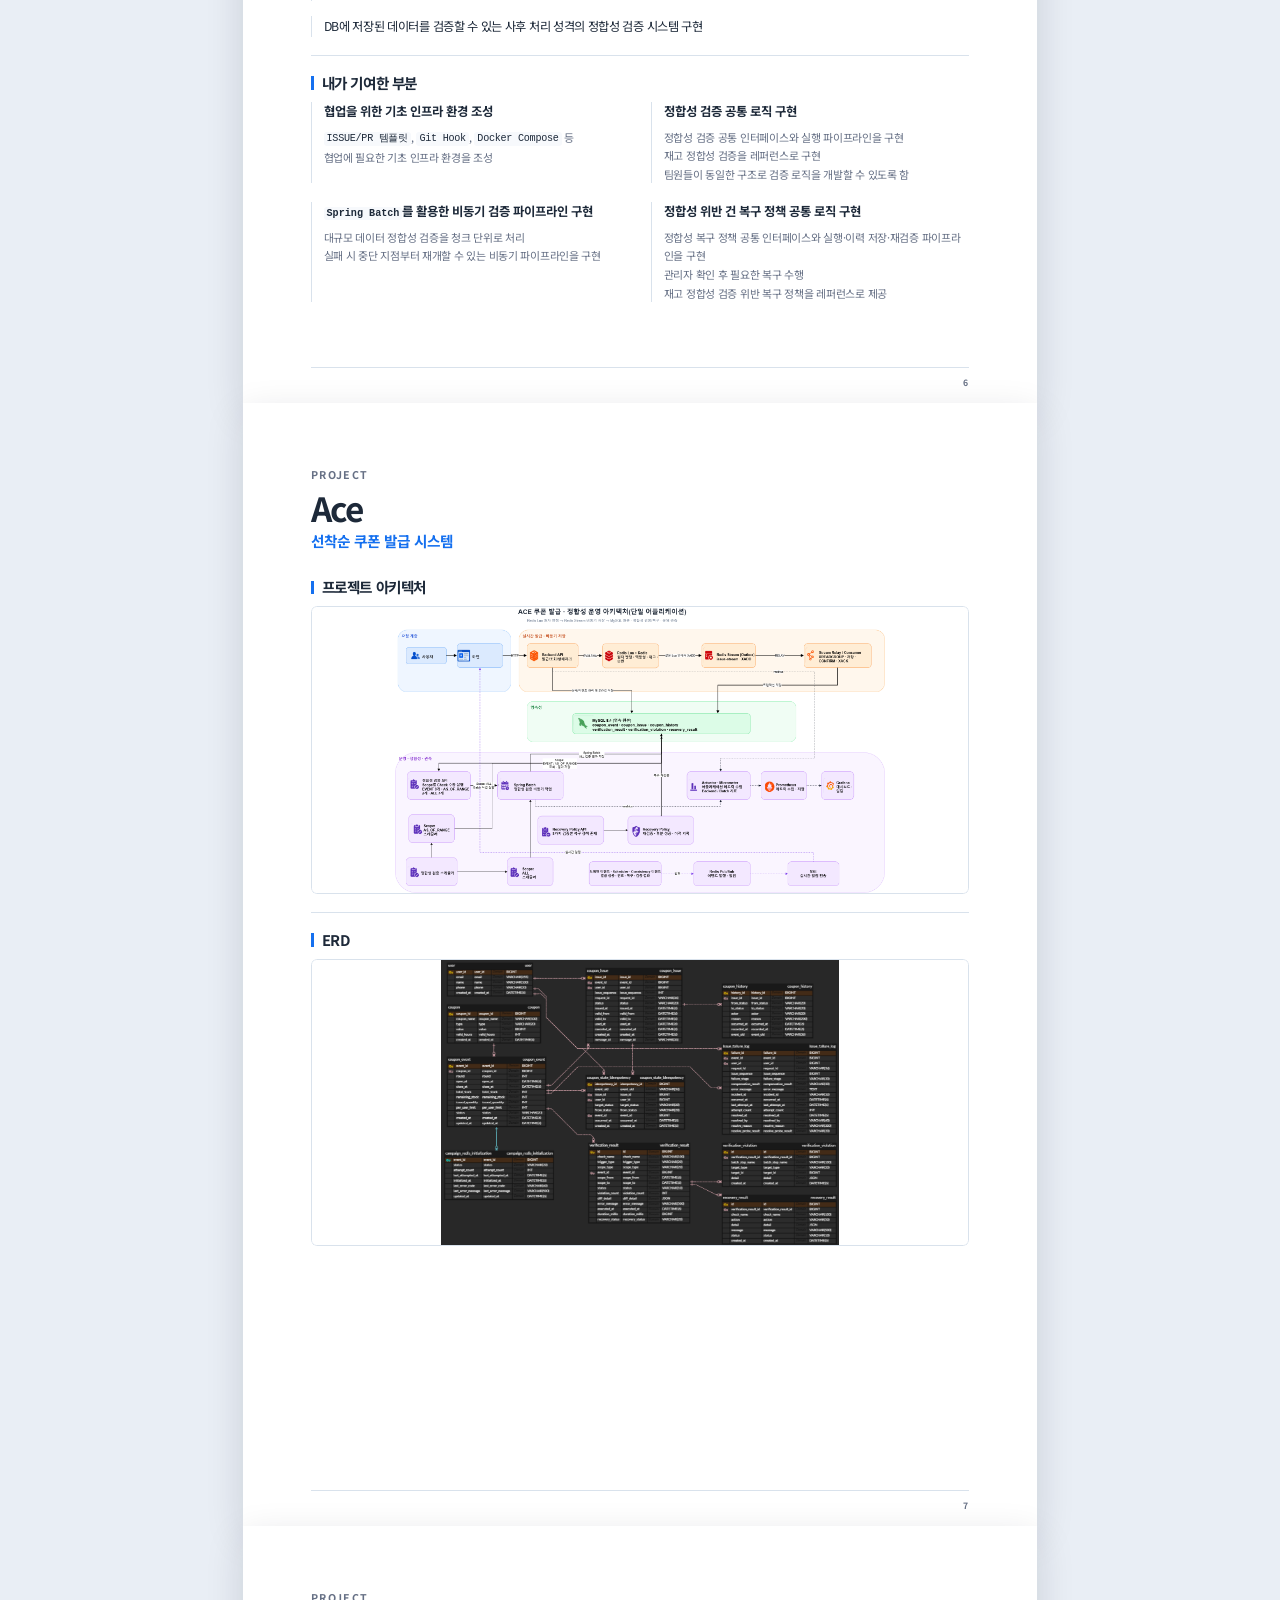
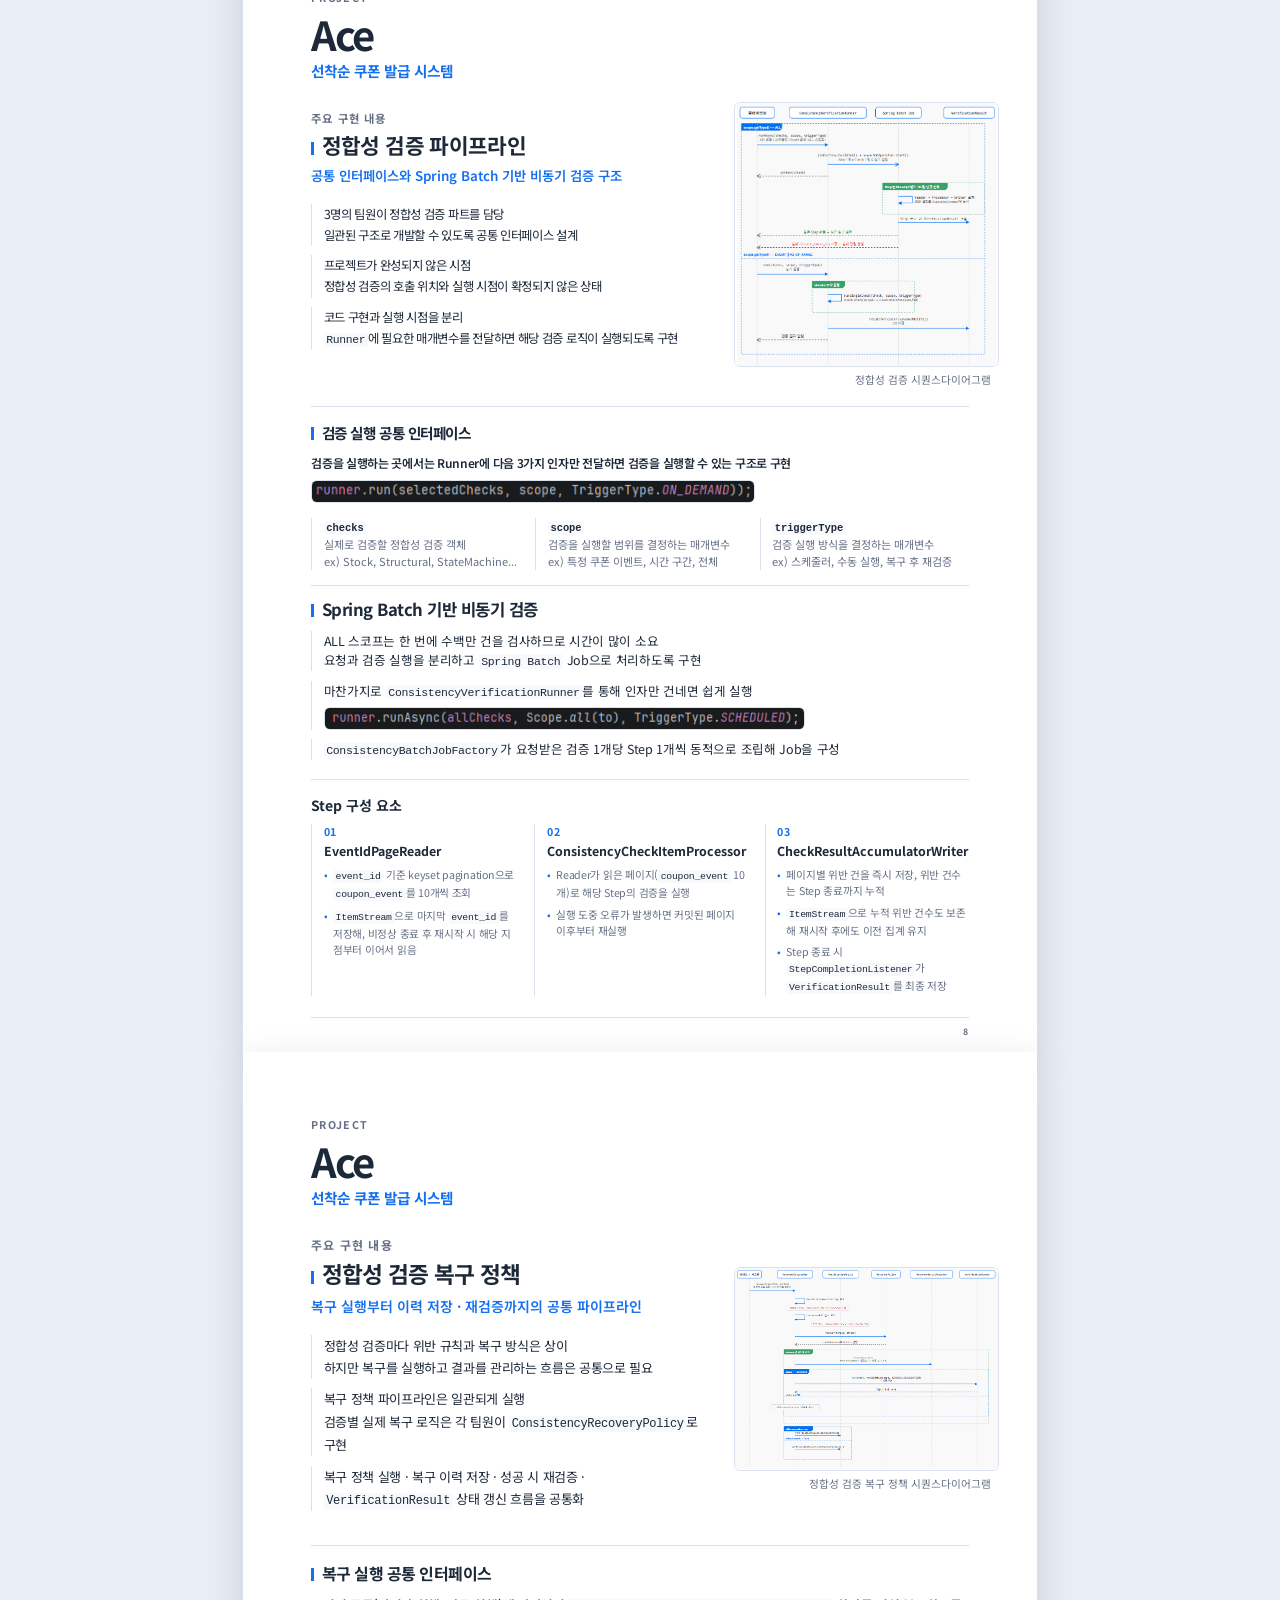
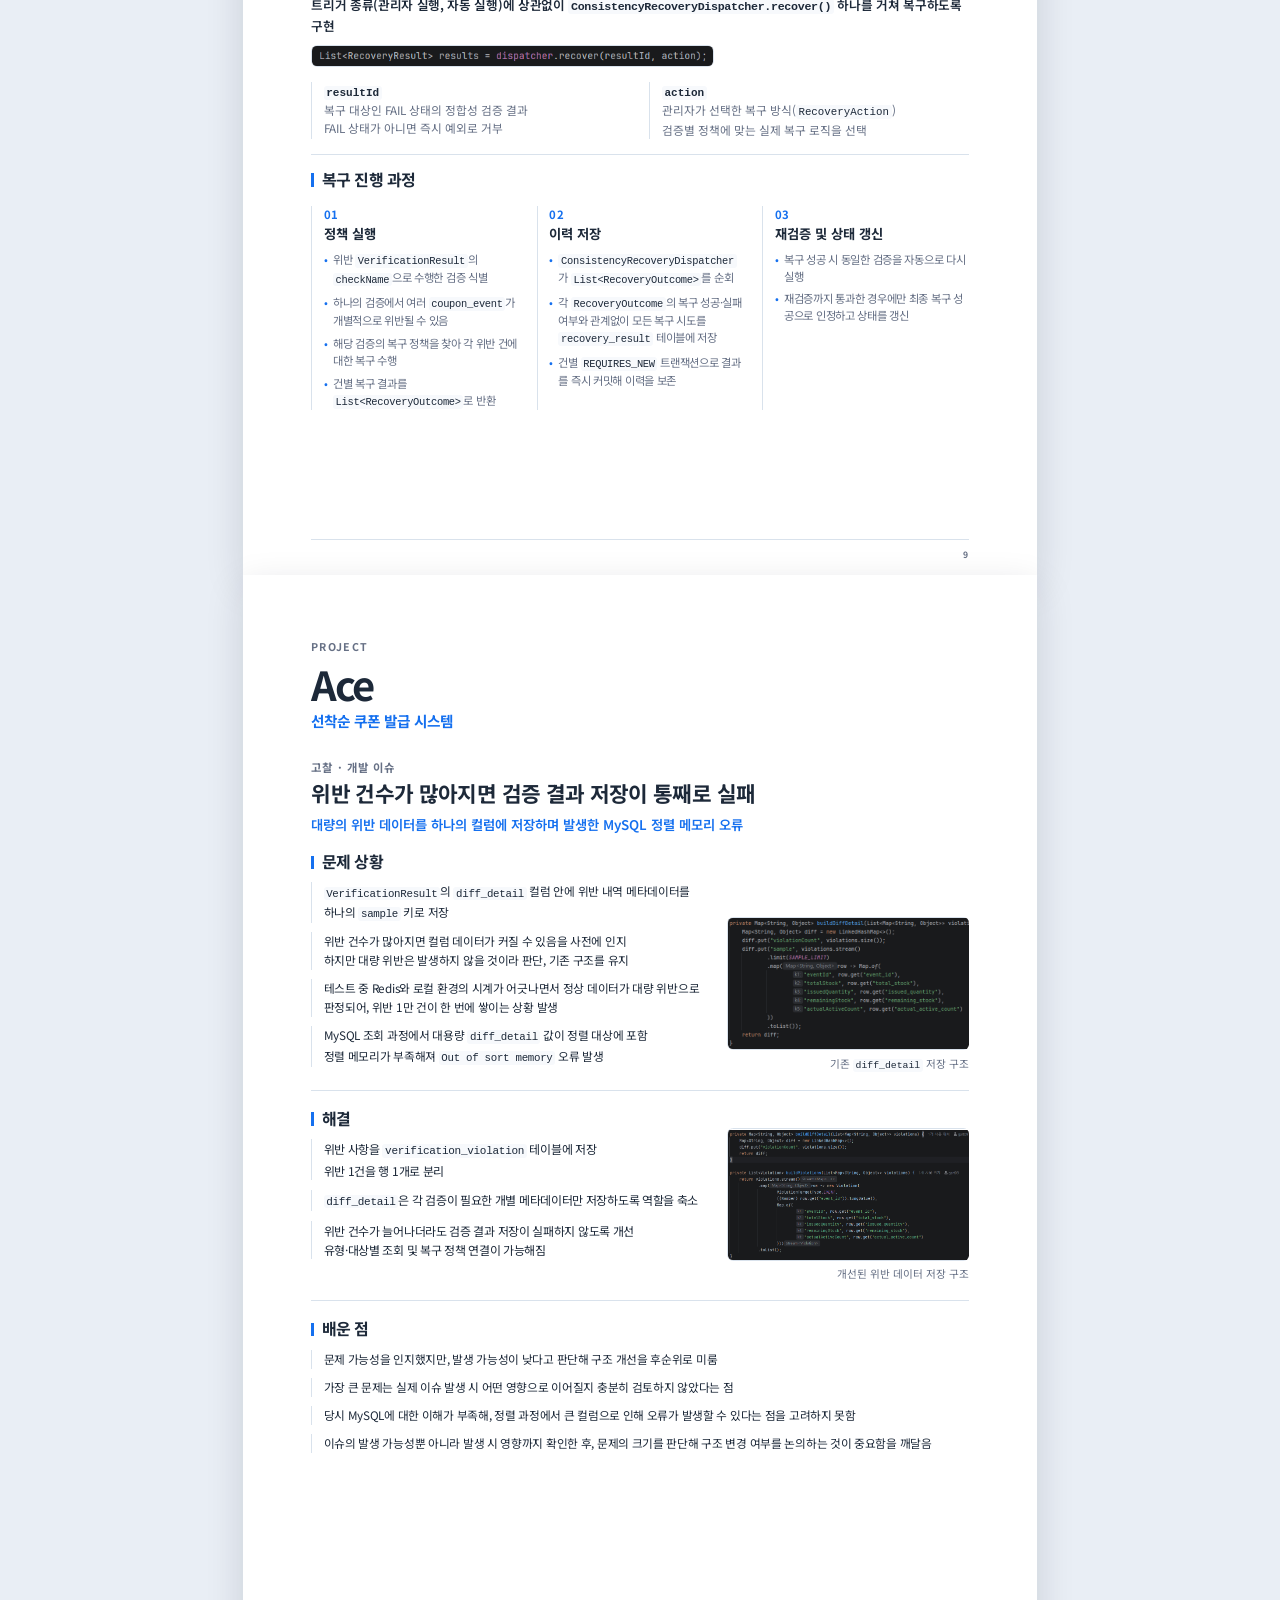
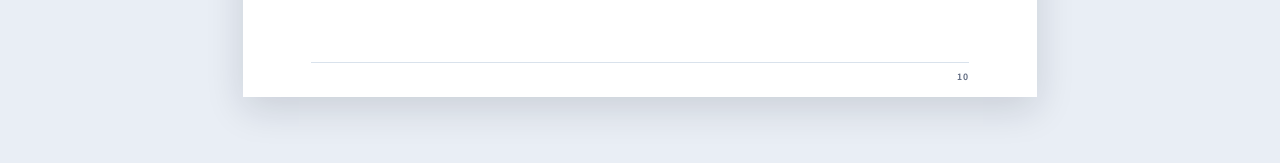
==== commit b9f45b8b: "UBot 내용 한 페이지로 줄이기" ====
--- a/index.html
+++ b/index.html
@@ -1,1098 +1,900 @@
-<!DOCTYPE html>
-<html lang="ko">
-<head>
-    <meta charset="UTF-8">
-    <meta name="viewport" content="width=device-width, initial-scale=1.0">
-    <base href="portfolio-pdf/">
-    <title>임진우 포트폴리오 · 프로필</title>
-    <link rel="preconnect" href="https://fonts.googleapis.com">
-    <link rel="preconnect" href="https://fonts.gstatic.com" crossorigin>
-    <link href="https://fonts.googleapis.com/css2?family=Noto+Sans+KR:wght@400;500;600;700;800&display=swap" rel="stylesheet">
-    <link rel="stylesheet" href="../css/style.css">
-</head>
-<body>
-    <main>
-        <article class="pdf-page">
-            <header class="page-header">
-                <img src="../assets/images/임진우_사진.png" alt="임진우 프로필 사진" class="profile-photo">
-                <div class="header-content">
-                    <div class="header-title-row">
-                        <div>
-                            <p class="eyebrow">PROFILE</p>
-                            <h1>임진우</h1>
-                            <p class="role">Backend Developer</p>
-                        </div>
-                    </div>
-                    <p class="header-intro">
-                        안정성과 효율을 함께 고민하며,<br>
-                        문제를 끝까지 해결하는 백엔드 개발자입니다.
-                    </p>
-                    <div class="header-contact">
-                        <a href="mailto:gart09@naver.com">
-                            <svg viewBox="0 0 24 24" aria-hidden="true"><path d="M3 5h18v14H3z"/><path d="m3 7 9 6 9-6"/></svg>
-                            <span>gart09@naver.com</span>
-                        </a>
-                        <a href="https://github.com/gart09">
-                            <svg viewBox="0 0 24 24" aria-hidden="true"><path d="M12 2a10 10 0 0 0-3.16 19.49c.5.09.68-.22.68-.48v-1.7c-2.78.6-3.37-1.18-3.37-1.18-.46-1.15-1.11-1.46-1.11-1.46-.91-.62.07-.61.07-.61 1 .07 1.54 1.02 1.54 1.02.9 1.53 2.35 1.09 2.92.83.09-.65.35-1.09.64-1.34-2.22-.25-4.56-1.1-4.56-4.95 0-1.1.4-2 1.03-2.7-.1-.25-.45-1.28.1-2.66 0 0 .84-.27 2.75 1.03a9.58 9.58 0 0 1 5 0c1.9-1.3 2.74-1.03 2.74-1.03.55 1.38.2 2.41.1 2.66.64.7 1.03 1.6 1.03 2.7 0 3.86-2.35 4.7-4.58 4.95.36.3.68.87.68 1.76v2.6c0 .26.18.57.69.48A10 10 0 0 0 12 2Z"/></svg>
-                            <span>github.com/gart09</span>
-                        </a>
-                    </div>
-                </div>
-            </header>
-
-            <div class="profile-grid">
-                <div class="section-divider section-divider--top" aria-hidden="true"></div>
-
-                <section class="profile-section">
-                    <h2>학력</h2>
-                    <ul class="timeline-list">
-                        <li>
-                            <span class="period">2014.03 ~ 2026.08</span>
-                            <strong>서울시립대학교 컴퓨터과학부</strong>
-                            <span>입학 및 졸업</span>
-                        </li>
-                        <li>
-                            <span class="period">2010.03 ~ 2013.02</span>
-                            <strong>백석고등학교</strong>
-                            <span>졸업</span>
-                        </li>
-                    </ul>
-                </section>
-
-                <section class="profile-section">
-                    <h2>경력</h2>
-                    <ul class="timeline-list compact-list">
-                        <li>
-                            <span class="period">2026.01 ~ 2026.02</span>
-                            <strong>펄어비스 검은사막팀 프로그래밍 인턴</strong>
-                        </li>
-                        <li>
-                            <span class="period">2024.08 ~ 2026.01</span>
-                            <strong>서울시립대학교 산학협력단 검수전담 직원</strong>
-                        </li>
-                        <li>
-                            <span class="period">2015.05 ~ 2020.05</span>
-                            <strong>리그 오브 레전드 프로게이머</strong>
-                            <div class="career-sublist">
-                                <span><time>2019.05 ~ 2020.05</time>LPL EDG</span>
-                                <span><time>2018.12 ~ 2019.05</time>LPL V5</span>
-                                <span><time>2015.05 ~ 2018.12</time>LPL LGD</span>
-                            </div>
-                        </li>
-                    </ul>
-                </section>
-
-                <div class="section-divider section-divider--middle" aria-hidden="true"></div>
-
-                <section class="profile-section">
-                    <h2>외부 활동</h2>
-                    <ul class="timeline-list compact-list">
-                        <li>
-                            <span class="period">2026.04 ~ 2026.10</span>
-                            <strong>유플러스 유레카 부트캠프</strong>
-                            <span>백엔드 과정</span>
-                        </li>
-                    </ul>
-                </section>
-
-                <section class="profile-section credentials-section">
-                    <h2>자격증 · 어학</h2>
-                    <div class="credentials-columns">
-                        <div>
-                            <ul class="timeline-list compact-list">
-                                <li>
-                                    <span class="period">2026.09.11</span>
-                                    <strong>정보처리기사</strong>
-                                </li>
-                                <li>
-                                    <span class="period">2025.12.12</span>
-                                    <strong>SQLD</strong>
-                                </li>
-                            </ul>
-                        </div>
-                        <div>
-                            <ul class="timeline-list compact-list">
-                                <li>
-                                    <span class="period">2026.03.08</span>
-                                    <strong>TOEIC Speaking IM3</strong>
-                                </li>
-                            </ul>
-                        </div>
-                    </div>
-                </section>
-
-                <div class="section-divider section-divider--stack" aria-hidden="true"></div>
-
-                <section class="profile-section stack-section">
-                    <h2>기술 스택</h2>
-                    <div class="stack-groups">
-                        <div>
-                            <h3>Language</h3>
-                            <ul class="skill-list">
-                                <li>
-                                    <div><span class="skill-badge"><img src="https://cdn.jsdelivr.net/gh/devicons/devicon/icons/java/java-original.svg" alt="" class="skill-icon">Java</span></div>
-                                </li>
-                                <li>
-                                    <div><span class="skill-badge"><img src="https://cdn.jsdelivr.net/gh/devicons/devicon/icons/cplusplus/cplusplus-original.svg" alt="" class="skill-icon">C++</span></div>
-                                </li>
-                            </ul>
-                        </div>
-                        <div>
-                            <h3>Framework</h3>
-                            <ul class="skill-list">
-                                <li>
-                                    <div><span class="skill-badge"><img src="https://cdn.jsdelivr.net/gh/devicons/devicon/icons/spring/spring-original.svg" alt="" class="skill-icon">Spring Boot</span></div>
-                                </li>
-                                <li>
-                                    <div><span class="skill-badge"><img src="https://cdn.jsdelivr.net/gh/devicons/devicon/icons/spring/spring-original.svg" alt="" class="skill-icon">Spring Batch</span></div>
-                                </li>
-                            </ul>
-                        </div>
-                        <div>
-                            <h3>Database</h3>
-                            <ul class="skill-list">
-                                <li>
-                                    <div><span class="skill-badge"><img src="https://cdn.jsdelivr.net/gh/devicons/devicon/icons/mysql/mysql-original.svg" alt="" class="skill-icon">MySQL</span></div>
-                                </li>
-                                <li>
-                                    <div><span class="skill-badge"><img src="https://cdn.jsdelivr.net/gh/devicons/devicon/icons/postgresql/postgresql-original.svg" alt="" class="skill-icon">PostgreSQL</span></div>
-                                </li>
-                                <li>
-                                    <div><span class="skill-badge"><img src="https://cdn.jsdelivr.net/gh/devicons/devicon/icons/redis/redis-original.svg" alt="" class="skill-icon">Redis</span></div>
-                                </li>
-                            </ul>
-                        </div>
-                        <div>
-                            <h3>Tools</h3>
-                            <ul class="skill-list">
-                                <li>
-                                    <div><span class="skill-badge"><img src="https://cdn.jsdelivr.net/gh/devicons/devicon/icons/github/github-original.svg" alt="" class="skill-icon">GitHub</span></div>
-                                </li>
-                                <li>
-                                    <div><span class="skill-badge"><img src="https://cdn.jsdelivr.net/gh/devicons/devicon/icons/docker/docker-original.svg" alt="" class="skill-icon">Docker Compose</span></div>
-                                </li>
-                            </ul>
-                        </div>
-                    </div>
-                </section>
-            </div>
-
-            <footer class="page-footer">
-                <span>1</span>
-            </footer>
-        </article>
-
-        <!-- ===== UBot ===== -->
-        <article class="pdf-page ubot-page">
-            <header class="project-page-header">
-                <div>
-                    <p class="eyebrow">PROJECT</p>
-                    <h1>UBot</h1>
-                    <p class="project-subtitle">FAQ를 기반으로 답변하는 AI 챗봇 상담 서비스</p>
-                    <div class="tech-tags" aria-label="사용 기술">
-                        <span>Java</span><span>Spring Boot</span><span>PostgreSQL</span><span>Redis</span><span>LLM(Qwen3)</span><span>Embedding(BGE-M3)</span><span>Docker Compose</span>
-                    </div>
-                </div>
-                <div class="project-header-meta">
-                    <p>2026.09 — 2026.10</p>
-                    <p>백엔드 8명</p>
-                </div>
-            </header>
-
-            <a class="project-github" href="https://github.com/ureca-UBot/UBot-BE" target="_blank" rel="noopener noreferrer">
-                <svg viewBox="0 0 24 24" aria-hidden="true"><path d="M12 2a10 10 0 0 0-3.16 19.49c.5.09.68-.22.68-.48v-1.7c-2.78.6-3.37-1.18-3.37-1.18-.46-1.15-1.11-1.46-1.11-1.46-.91-.62.07-.61.07-.61 1 .07 1.54 1.02 1.54 1.02.9 1.53 2.35 1.09 2.92.83.09-.65.35-1.09.64-1.34-2.22-.25-4.56-1.1-4.56-4.95 0-1.1.4-2 1.03-2.7-.1-.25-.45-1.28.1-2.66 0 0 .84-.27 2.75 1.03a9.58 9.58 0 0 1 5 0c1.9-1.3 2.74-1.03 2.74-1.03.55 1.38.2 2.41.1 2.66.64.7 1.03 1.6 1.03 2.7 0 3.86-2.35 4.7-4.58 4.95.36.3.68.87.68 1.76v2.6c0 .26.18.57.69.48A10 10 0 0 0 12 2Z"/></svg>
-                <span>github.com/ureca-UBot/UBot-BE</span>
-            </a>
-
-            <section class="project-hero">
-                <div class="project-summary">
-                    <h2>프로젝트 소개</h2>
-                    <p>유저의 질문을 받고, 해당 질문과 관련된 FAQ를 근거로 로컬 LLM이 답변을 생성하여 유저에게 반환하는 AI 챗봇 서비스</p>
-                </div>
-            </section>
-
-            <section class="project-goal">
-                <h2>프로젝트 목표</h2>
-                <ul class="goal-list">
-                    <li>FAQ와 질문별 필요한 조회 자료를 근거로 한 AI 답변 제공</li>
-                    <li>FAQ 사용 로그를 바탕으로 FAQ를 개선하는 순환 구조 구축</li>
-                </ul>
-            </section>
-
-            <div class="project-divider contribution-divider" aria-hidden="true"></div>
-
-            <section class="contribution-section">
-                <h2>내가 기여한 부분</h2>
-                <ul class="ubot-contrib">
-                    <li><em>01</em><strong>팀장</strong><span>팀원별 역할 분배 및 일정 관리</span></li>
-                    <li><em>02</em><strong>FAQ 도메인 구축</strong><span>FAQ 등록, 수정, 버전 이력과 임베딩 색인 구현</span></li>
-                    <li><em>03</em><strong>채팅 RAG 파이프라인</strong><span>검색된 FAQ 답변 중 질문과 유사한 문장만 LLM에 전달하는 답변 문장 필터 구현</span></li>
-                    <li><em>04</em><strong>실시간 FAQ 검색어 랭킹</strong><span>인기, 급상승 FAQ 순위를 집계해 Redis 스냅샷으로 제공</span></li>
-                    <li><em>05</em><strong>FAQ 모니터링</strong><span>로그 지표로 개선이 필요한 FAQ를 판정하고 AI 검토와 제외 처리 기능 제공</span></li>
-                </ul>
-            </section>
-
-            <div class="project-divider contribution-divider" aria-hidden="true"></div>
-
-            <section class="project-goal">
-                <h2>얻은 경험</h2>
-                <ul class="goal-list">
-                    <li>채팅 RAG 파이프라인 구현 경험</li>
-                    <li>LLM 답변 튜닝 경험</li>
-                </ul>
-            </section>
-
-            <section class="project-goal ubot-skill-section">
-                <h2>획득 역량</h2>
-                <ul class="goal-list">
-                    <li>검색, 근거 선별, LLM 응답 생성으로 이어지는 RAG 파이프라인을 설계하고 구축한 역량</li>
-                    <li>AI 응답을 정해진 형식으로 받아 검증하는 구조를 구축하는 역량</li>
-                </ul>
-            </section>
-
-            <footer class="page-footer">
-                <span>2</span>
-            </footer>
-        </article>
-
-        <!-- UBot 경험 1 : 답변 문장 필터 (A) -->
-        <article class="pdf-page ubot-page">
-            <header class="project-page-header implementation-page-header">
-                <div>
-                    <p class="eyebrow">PROJECT</p>
-                    <h1>UBot</h1>
-                    <p class="project-subtitle">FAQ를 기반으로 답변하는 AI 챗봇 상담 서비스</p>
-                </div>
-            </header>
-
-            <section class="reflection-title">
-                <p class="implementation-kicker">주요 구현 내용 · 1</p>
-                <h2>채팅 RAG 파이프라인: 답변 문장 필터</h2>
-                <p class="implementation-subtitle">로컬 LLM 환경에서 추가 LLM 호출 없이, 검색된 FAQ의 답변 전체가 아니라 질문과 유사한 문장만 LLM에 전달하도록 파이프라인을 설계</p>
-            </section>
-
-            <figure class="project-figure ubot-figure">
-                <button type="button" class="image-zoom" data-zoom-src="../assets/images/UBot_답변문장필터구조.png" data-zoom-alt="UBot 답변 문장 필터 구조 크게 보기">
-                    <img src="../assets/images/UBot_답변문장필터구조.png" alt="UBot 답변 문장 필터 구조">
-                </button>
-                <figcaption>답변 문장 필터 구조</figcaption>
-            </figure>
-
-            <section class="ubot-section">
-                <h2>구현 목표</h2>
-                <ul class="ubot-list">
-                    <li>로컬 LLM 환경에서 추가 LLM 호출 없이 질문과 무관한 정보가 LLM 입력에 섞이는 현상 방지</li>
-                    <li>응답속도 및 소모 자원 감소를 위해 LLM 호출을 최대한 하지 않는 방향으로 구현</li>
-                </ul>
-            </section>
-
-            <section class="ubot-section">
-                <h2>문제 상황</h2>
-                <ul class="ubot-list">
-                    <li><strong class="ubot-emph">선택된 FAQ의 답변을 모두 LLM에 전달할 경우, 질문과 무관한 내용까지 함께 전달되는 문제</strong>
-                        <ul class="ubot-sublist">
-                            <li>예) "휴대폰 요금제는 중간에 바꿔도 되나요?"에 Top-k(검색 결과 상위 k개 FAQ) FAQ의 답변이 모두 전달됨
-                                <ul class="ubot-sublist">
-                                    <li>FAQ 1: 요금제를 바꿔도 결합 할인은 유지됩니다. 요금제 변경은 월 1회 가능합니다.</li>
-                                    <li>FAQ 2: 번호이동과 기기 변경을 함께 진행할 수 있습니다.</li>
-                                    <li>FAQ 3: 단말 교체와 선택약정은 별개라 약정을 유지한 채 기기를 바꿀 수 있습니다. 새 단말 할부금은 따로 청구됩니다.</li>
-                                    <li class="ubot-red">LLM 답변: 휴대폰 요금제를 중간에 바꾸는 것은 가능하지만, 월 1회만 가능합니다. 또한, 요금제 변경 시 결합 할인은 유지됩니다. 다만, 요금제 변경이 약정 기간 중이라면 기기 변경과는 별개로 이루어져야 하며, 새 단말의 할부금은 별도로 청구됩니다.<br>→ Top-k FAQ의 답변 전체가 전달되어, 질문과 무관한 새 단말 할부금 내용까지 답변에 포함됨</li>
-                                </ul>
-                            </li>
-                        </ul>
-                    </li>
-                </ul>
-            </section>
-
-            <footer class="page-footer">
-                <span>3</span>
-            </footer>
-        </article>
-
-        <!-- UBot 경험 1 (B) -->
-        <article class="pdf-page ubot-page ubot-roomy">
-            <header class="ubot-cont-header">
-                <div><span class="eyebrow">PROJECT</span><strong>UBot</strong></div>
-                <p>주요 구현 내용 · 1 · 채팅 RAG 파이프라인: 답변 문장 필터 (계속)</p>
-            </header>
-
-            <section class="ubot-section">
-                <h2>해결 과정</h2>
-                <div class="ubot-step">
-                    <h3><span>01</span>비교 단위 결정</h3>
-                    <dl class="ubot-rows">
-                        <div><dt class="cause">원인</dt><dd>FAQ 선택은 FAQ 질문 단위로 하는데, LLM에 넘기는 입력은 답변 전체라서 단위가 맞지 않음</dd></div>
-                        <div><dt class="think">고민</dt><dd>질문 단위로 고른 FAQ의 답변에서 질문과 관련 없는 부분을 걸러낼 로직이 필요하다고 판단</dd></div>
-                        <div><dt class="solve">해결</dt><dd>답변을 문장으로 나누고 사용자 질문과 다시 비교해, 관련 있는 문장만 전달</dd></div>
-                    </dl>
-                </div>
-                <div class="ubot-step">
-                    <h3><span>02</span>문장 분리 방식 결정</h3>
-                    <dl class="ubot-rows">
-                        <div><dt class="cause">쟁점</dt><dd>문장으로 나누려면 분리 기준이 필요</dd></div>
-                        <div><dt class="think">고민</dt>
-                            <dd>
-                                <ul class="ubot-sublist">
-                                    <li>LLM으로 문장을 추출하면 LLM 호출이 늘어 구현 목표와 충돌하므로 규칙 기반으로 분리하기로 판단</li>
-                                    <li>다만 마침표 기준으로만 나누면 번호나 글머리 목록이 항목 중간에서 잘려 의미가 깨짐</li>
-                                </ul>
-                            </dd>
-                        </div>
-                        <div><dt class="solve">구현</dt>
-                            <dd>LLM 없이 문장 부호로 나누는 <code>BreakIterator</code>(JDK 기본 문장 분리기) 사용. 목록은 별도 규칙으로 보완
-                                <ul class="ubot-sublist">
-                                    <li>목록은 항목 단위로 묶어 비교, 들여쓴 줄은 직전 항목의 이어지는 내용으로 처리</li>
-                                    <li>안내 문장과 목록 사이에 빈 줄이 있어도 한 묶음으로 처리</li>
-                                    <li>"1.5GB"처럼 숫자 뒤에 공백 없이 이어지는 값은 목록으로 보지 않는 예외 처리</li>
-                                </ul>
-                            </dd>
-                        </div>
-                    </dl>
-                </div>
-            </section>
-
-            <div class="ubot-stack">
-            <section class="ubot-section">
-                <h2>결과</h2>
-                <ul class="ubot-list">
-                    <li>LLM 호출을 사용하지 않고, LLM에 FAQ 답변 전체가 아닌, 질문과 유사한 문장만 전달</li>
-                </ul>
-            </section>
-            <section class="ubot-section">
-                <h2>한계</h2>
-                <ul class="ubot-list">
-                    <li>FAQ 질문 검색 기준 0.79, 답변 문장 비교 기준 0.49는 테스트 질문으로 여러 조합을 시도해 LLM JUDGE 정답률 지표가 가장 좋은 값으로 선정<br>하지만 테스트 질문셋에 맞춘 값이므로 과적합 가능성 존재</li>
-                    <li>이후 FAQ와 파이프라인 변경으로 동일 조건 재현 불가<br>문장 필터 적용 전후를 같은 조건으로 비교하지 못해 개선 정도를 수치로 확인하지 못함</li>
-                </ul>
-            </section>
-            </div>
-
-            <footer class="page-footer">
-                <span>4</span>
-            </footer>
-        </article>
-
-        <!-- UBot 경험 2 : 실시간 FAQ 검색어 랭킹 (A) -->
-        <article class="pdf-page ubot-page">
-            <header class="project-page-header implementation-page-header">
-                <div>
-                    <p class="eyebrow">PROJECT</p>
-                    <h1>UBot</h1>
-                    <p class="project-subtitle">FAQ를 기반으로 답변하는 AI 챗봇 상담 서비스</p>
-                </div>
-            </header>
-
-            <section class="reflection-title">
-                <p class="implementation-kicker">주요 구현 내용 · 2</p>
-                <h2>실시간 FAQ 검색어 랭킹</h2>
-                <p class="implementation-subtitle">사용자 질문의 RAG 검색 결과에 많이 포함된 FAQ를 인기, 급상승 랭킹으로 제공<br>같은 정보가 필요한 사용자가 LLM을 거치지 않고 바로 답변을 받도록 하는 기능</p>
-            </section>
-
-            <ul class="ubot-list ubot-definition">
-                <li><strong>인기 FAQ</strong> 최근 1시간 동안 사용량이 가장 많은 FAQ</li>
-                <li><strong>급상승 FAQ</strong> 이전 2일 동안의 1시간 평균 사용량 대비 최근 1시간 사용량이 5배 이상 급증한 FAQ</li>
-            </ul>
-
-            <figure class="project-figure ubot-figure ubot-figure--wide">
-                <button type="button" class="image-zoom" data-zoom-src="../assets/images/UBot_FAQ랭킹.png" data-zoom-alt="UBot FAQ 랭킹 구조 크게 보기">
-                    <img src="../assets/images/UBot_FAQ랭킹.png" alt="UBot FAQ 랭킹 구조">
-                </button>
-                <figcaption>실시간 FAQ 랭킹 구조</figcaption>
-            </figure>
-
-            <section class="ubot-section">
-                <h2>구현 목표</h2>
-                <ul class="ubot-list">
-                    <li>유저들이 채팅에서 자주 묻는 질문의 랭킹 집계 및 표시</li>
-                    <li>랭킹 내 FAQ들의 답변을 바로 받아볼 수 있는 기능 구현</li>
-                </ul>
-            </section>
-
-            <section class="ubot-section">
-                <h2>구현 전 고려사항</h2>
-                <ul class="ubot-list">
-                    <li>자주 묻는 질문의 정의</li>
-                    <li>랭킹 반환 방식</li>
-                    <li>랭킹 순위 왜곡 처리 방식
-                        <ul class="ubot-sublist">
-                            <li>검색 횟수가 적은 FAQ의 비율이 튀는 현상</li>
-                            <li>같은 사용자의 반복 질문</li>
-                            <li>랭킹에 노출된 FAQ만 계속 선택되는 자기강화</li>
-                        </ul>
-                    </li>
-                </ul>
-            </section>
-
-            <footer class="page-footer">
-                <span>5</span>
-            </footer>
-        </article>
-
-        <!-- UBot 경험 2 (B) -->
-        <article class="pdf-page ubot-page">
-            <header class="ubot-cont-header">
-                <div><span class="eyebrow">PROJECT</span><strong>UBot</strong></div>
-                <p>주요 구현 내용 · 2 · 실시간 FAQ 검색어 랭킹 (계속)</p>
-            </header>
-
-            <section class="ubot-section">
-                <h2>구현 과정</h2>
-                <div class="ubot-step">
-                    <h3><span>01</span>자주 묻는 질문의 정의</h3>
-                    <dl class="ubot-rows">
-                        <div><dt class="cause">쟁점</dt><dd>자주 묻는 질문을 보여 주려면 무엇을 집계 단위로 삼을지 정해야 함</dd></div>
-                        <div><dt class="think">고민</dt>
-                            <dd>
-                                <ul class="ubot-sublist">
-                                    <li>가장 좋은 방법은 실제 유저 질문을 클러스터링해 순위대로 보여 주는 것</li>
-                                    <li>유저 질문은 표현과 세부 정보가 제각각이라 하나의 답변으로 묶어 보여 주기 어렵다고 판단</li>
-                                    <li>묶은 질문의 내용과 답변을 가공하는 과정에서 LLM이 빈번하게 호출될 것으로 판단</li>
-                                    <li>결론적으로 빠른 답변이라는 랭킹의 목적을 달성할 수 없다고 판단</li>
-                                </ul>
-                            </dd>
-                        </div>
-                        <div><dt class="solve">구현</dt><dd>질문 검색에 사용된 FAQ의 순위와 해당 FAQ의 답변을 반환. 질문을 직접 묶지는 않지만, 원하는 FAQ가 있는 유저의 요구를 간접적으로 충족</dd></div>
-                    </dl>
-                </div>
-                <div class="ubot-step">
-                    <h3><span>02</span>랭킹 반환 방식</h3>
-                    <dl class="ubot-rows">
-                        <div><dt class="cause">쟁점</dt><dd>랭킹을 언제 집계하고 어디에 저장해 반환할지 정해야 함</dd></div>
-                        <div><dt class="think">고민</dt>
-                            <dd>
-                                <ul class="ubot-sublist">
-                                    <li>랭킹은 1초, 0.1초 단위 갱신이 필요하지 않은 작업이므로, 요청마다 매번 집계할 필요가 없다고 판단</li>
-                                    <li>개발 당시에는 단일 인스턴스였으나 다중 인스턴스로 확장될 가능성이 있어, 서버 메모리에 저장하면 인스턴스마다 결과가 달라질 수 있다고 판단</li>
-                                </ul>
-                            </dd>
-                        </div>
-                        <div><dt class="solve">구현</dt>
-                            <dd>
-                                <ul class="ubot-sublist">
-                                    <li>스케줄러가 1분마다 랭킹을 한 번에 계산해 Redis에 Top 5 스냅샷으로 저장. 엔드포인트는 Redis의 값만 조회</li>
-                                    <li>스케줄러에 <code>ShedLock</code>을 적용해 여러 인스턴스에서 동시에 실행되는 것을 방지</li>
-                                </ul>
-                            </dd>
-                        </div>
-                    </dl>
-                </div>
-                <div class="ubot-step ubot-nodash">
-                    <h3><span>03</span>랭킹 순위 왜곡 처리 방식</h3>
-                    <div class="ubot-substep">
-                        <h4>검색 횟수가 적은 FAQ의 비율이 튀는 현상</h4>
-                        <dl class="ubot-rows">
-                            <div><dt class="cause">원인</dt><dd>평소 1건이던 FAQ가 5건이 되면 5배지만 의미 있는 급상승은 아님</dd></div>
-                            <div><dt class="solve">해결</dt><dd>현재 윈도우의 최소 검색 횟수와 기준 기간의 최소 표본 수를 지정해, 건수가 아주 작은 경우 배제</dd></div>
-                        </dl>
-                    </div>
-                    <div class="ubot-substep">
-                        <h4>같은 사용자의 반복 질문</h4>
-                        <dl class="ubot-rows">
-                            <div><dt class="cause">쟁점</dt><dd>한 사용자가 같은 질문을 반복해 의도적으로 FAQ 순위를 조작할 수 있음</dd></div>
-                            <div><dt class="think">고민</dt><dd>같은 FAQ가 선택됐다는 이유로 중복 처리하면 정상 질문까지 제외될 수 있음. 표현이 달라도 같은 FAQ가 Top-k로 선택될 수 있기 때문. 따라서 같은 사용자의 같은 질문만 집계에서 제외하도록 결정</dd></div>
-                            <div><dt class="solve">구현</dt><dd>같은 질문으로 인한 왜곡을 막기 위해 질문을 정규화해 테이블에 저장. 랭킹 집계 윈도우(기본값 1시간) 안에 같은 정규화 질문과 같은 <code>userId</code>가 이미 있으면 랭킹에서 제외</dd></div>
-                        </dl>
-                    </div>
-                    <div class="ubot-substep">
-                        <h4>랭킹에 노출된 FAQ만 선택되는 자기강화</h4>
-                        <dl class="ubot-rows">
-                            <div><dt class="cause">원인</dt><dd>랭킹에 노출된 FAQ를 선택해 얻은 답변이 다시 사용 기록으로 쌓이면, 노출된 FAQ가 계속 상위에 남음</dd></div>
-                            <div><dt class="solve">해결</dt><dd>랭킹의 FAQ를 선택해 답변을 얻는 경우 FAQ 사용 기록 테이블에 추가하지 않고, DB의 FAQ 답변을 바로 프론트에 전달</dd></div>
-                        </dl>
-                    </div>
-                </div>
-            </section>
-
-            <div class="ubot-stack">
-            <section class="ubot-section">
-                <h2>결과</h2>
-                <ul class="ubot-list">
-                    <li>API는 Redis만 조회. 프론트는 <code>GET /rankings</code> 한 번으로 인기, 급상승 정보를 모두 조회 가능</li>
-                    <li>모든 인스턴스가 같은 랭킹 공유</li>
-                </ul>
-            </section>
-            <section class="ubot-section">
-                <h2>한계</h2>
-                <ul class="ubot-list">
-                    <li>임계값(최소 검색 횟수, 판정 배수 등)은 초기값이므로 실제 트래픽을 기준으로 한 조정 필요</li>
-                    <li>랭킹 도입 후 LLM 호출 감소량과 응답 시간 단축 효과는 정량 측정하지 못함</li>
-                </ul>
-            </section>
-            </div>
-
-            <footer class="page-footer">
-                <span>6</span>
-            </footer>
-        </article>
-
-        <!-- UBot 경험 3 : FAQ 모니터링 (A) -->
-        <article class="pdf-page ubot-page">
-            <header class="project-page-header implementation-page-header">
-                <div>
-                    <p class="eyebrow">PROJECT</p>
-                    <h1>UBot</h1>
-                    <p class="project-subtitle">FAQ를 기반으로 답변하는 AI 챗봇 상담 서비스</p>
-                </div>
-            </header>
-
-            <section class="reflection-title">
-                <p class="implementation-kicker">주요 구현 내용 · 3</p>
-                <h2>FAQ 모니터링: 개선이 필요한 FAQ 탐지</h2>
-                <p class="implementation-subtitle">로그 지표로 개선이 필요한 FAQ를 목록화하고, 관리자가 확인해 개선할 수 있는 FAQ 품질 관리 대시보드</p>
-            </section>
-
-            <figure class="project-figure ubot-figure ubot-figure--wide">
-                <button type="button" class="image-zoom" data-zoom-src="../assets/images/UBot_faq모니터링.png" data-zoom-alt="UBot FAQ 모니터링 구조 크게 보기">
-                    <img src="../assets/images/UBot_faq모니터링.png" alt="UBot FAQ 모니터링 구조">
-                </button>
-                <figcaption>FAQ 모니터링 구조</figcaption>
-            </figure>
-
-            <section class="ubot-section">
-                <h2>개요</h2>
-                <ul class="ubot-list">
-                    <li>FAQ의 현재 버전 사용 로그를 바탕으로 품질이 낮은 FAQ들을 목록화하고, 필요한 경우 관리자에게 조치 방법을 권유하는 기능</li>
-                    <li>개선 항목 유형
-                        <ul class="ubot-sublist">
-                            <li>검색 품질 낮음(<code>LOW_RAG_QUALITY</code>): 검색 평균 유사도가 낮은 FAQ</li>
-                            <li>중복 의심(<code>DUPLICATE_SUSPECTED</code>): FAQ 임베딩 유사도 검색 결과 1위로 선정됐는데, 2위 FAQ와 유사도 차이가 작은 경우가 빈번한 FAQ</li>
-                            <li>사용량 낮음(<code>LOW_USAGE</code>): 수정된 지 하루가 지나도 한 번도 검색되지 않은 FAQ</li>
-                        </ul>
-                    </li>
-                </ul>
-            </section>
-
-            <section class="ubot-section">
-                <h2>구현 목표</h2>
-                <ul class="ubot-list">
-                    <li>1,000건 이상의 FAQ 중 개선 대상을 자동 탐지</li>
-                    <li>AI 검토로 개선이 필요한 FAQ의 조치 권고와 판정 근거를 관리자 화면에서 제공</li>
-                </ul>
-            </section>
-
-            <section class="ubot-section">
-                <h2>문제 상황</h2>
-                <ul class="ubot-list">
-                    <li>수정 후 한 번도 검색되지 않은 FAQ가 "사용량 낮음"으로 잡히지 않는 현상</li>
-                    <li>AI 검토 결과의 판단과 근거가 일관되지 않는 현상</li>
-                    <li>개선이 필요 없는 FAQ를 목록에서 없애는 기능이 없음</li>
-                </ul>
-            </section>
-
-            <footer class="page-footer">
-                <span>7</span>
-            </footer>
-        </article>
-
-        <!-- UBot 경험 3 (B) -->
-        <article class="pdf-page ubot-page">
-            <header class="ubot-cont-header">
-                <div><span class="eyebrow">PROJECT</span><strong>UBot</strong></div>
-                <p>주요 구현 내용 · 3 · FAQ 모니터링: 개선이 필요한 FAQ 탐지 (계속)</p>
-            </header>
-
-            <section class="ubot-section">
-                <h2>해결 과정</h2>
-                <div class="ubot-step">
-                    <h3><span>01</span>수정 후 한 번도 검색되지 않은 FAQ가 "사용량 낮음"으로 잡히지 않는 현상</h3>
-                    <dl class="ubot-rows">
-                        <div><dt class="cause">원인</dt>
-                            <dd>
-                                <ul class="ubot-sublist">
-                                    <li>수정 전 로그를 빼려고 "수정 후 로그만" 조회했는데, 수정 후 로그가 없는 FAQ는 조회 결과에서 아예 사라짐</li>
-                                    <li>"사용 0건"이어야 잡히는 FAQ가 집계 대상에서 빠진 것</li>
-                                </ul>
-                           </dd>
-                        </div>
-                        <div><dt class="think">고민</dt>
-                            <dd>
-                                <ul class="ubot-sublist">
-                                    <li>조건을 아예 없애면 수정 전 로그까지 세게 되어, 이미 고친 FAQ가 계속 목록에 등장</li>
-                                    <li>수정 전 로그는 빼면서도, 로그가 없는 FAQ는 남겨야 했음</li>
-                                </ul>
-                            </dd>
-                        </div>
-                        <div><dt class="solve">해결</dt>
-                            <dd>
-                                <ul class="ubot-sublist">
-                                    <li>FAQ를 먼저 가져오고, 그 FAQ에 수정 후 로그를 <code>LEFT JOIN</code>으로 합치는 방식으로 변경</li>
-                                    <li>수정 후 사용 로그가 없는 FAQ도 0건으로 남아 "사용량 낮음"으로 판정됨</li>
-                                </ul>
-                            </dd>
-                        </div>
-                    </dl>
-                </div>
-                <div class="ubot-step">
-                    <h3><span>02</span>AI 검토 결과의 판단과 근거가 일관되지 않는 현상</h3>
-                    <dl class="ubot-rows">
-                        <div><dt class="cause">원인</dt><dd>AI가 자유롭게 서술하는 응답을 받아, 판단 결과와 조치 권고가 서로 어긋날 수 있고 형식도 응답마다 달라질 수 있는 구조</dd></div>
-                        <div><dt class="think">고민</dt>
-                            <dd>
-                                <ul class="ubot-sublist">
-                                    <li>프롬프트 문장을 더 정교하게 다듬는 방법과 응답 구조를 강제하는 방법을 비교</li>
-                                    <li>문장 지시는 모델이 어길 수 있고, 어겼는지 서버가 확인할 수단이 없다고 판단</li>
-                                    <li>무엇을 판단할지(내용)는 프롬프트로 정하고, 어떤 모양으로 답할지(형식)는 서버 검증으로 보장하도록 역할을 나눔</li>
-                                </ul>
-                            </dd>
-                        </div>
-                        <div><dt class="solve">해결</dt>
-                            <dd>
-                                <ul class="ubot-sublist">
-                                    <li>내용
-                                        <ul class="ubot-sublist">
-                                            <li>프롬프트에 판정 기준(중복, 구분 필요, 중복 아님, 근거 부족)을 명시하고 판정별 조치 규칙을 강제</li>
-                                            <li>판단 근거의 결론이 판단 결과와 같아야 한다는 규칙을 명시</li>
-                                        </ul>
-                                    </li>
-                                    <li>형식
-                                        <ul class="ubot-sublist">
-                                            <li>AI가 자유롭게 문장을 쓰지 않고 정해진 JSON 양식으로만 답하게 함</li>
-                                            <li>서버가 해당 JSON을 확인, 판정값이 올바른지 검증, 어긋나면 응답 거부</li>
-                                        </ul>
-                                    </li>
-                                </ul>
-                            </dd>
-                        </div>
-                    </dl>
-                </div>
-                <div class="ubot-step">
-                    <h3><span>03</span>개선이 필요 없는 FAQ를 목록에서 없애는 기능이 없음</h3>
-                    <dl class="ubot-rows">
-                        <div><dt class="cause">원인</dt><dd>판단을 끝낸 FAQ가 계속 노출되어 매번 다시 검토해야 함</dd></div>
-                        <div><dt class="think">고민</dt><dd>FAQ ID로만 제외하면 FAQ를 수정한 뒤에도 계속 숨겨질 수 있음. 제외 기록이 어느 시점의 FAQ에 대한 판단인지 구분할 기준이 필요하다고 판단</dd></div>
-                        <div><dt class="solve">해결</dt><dd>제외 단위를 FAQ, 개선 유형, FAQ 버전으로 지정. FAQ를 수정하면 버전이 바뀌어 기존 제외가 적용되지 않으므로 별도 처리 없이 다시 평가</dd></div>
-                    </dl>
-                </div>
-            </section>
-
-            <div class="ubot-stack">
-            <section class="ubot-section">
-                <h2>결과</h2>
-                <ul class="ubot-list">
-                    <li>SQL 쿼리 한 번으로 개선 유형 판정, 제외 적용, 정렬, 페이지네이션을 수행</li>
-                    <li>판단 근거와 판단 결과의 일치는 프롬프트 규칙으로 유도</li>
-                    <li>AI 검토 응답의 형식 오류는 JSON 스키마와 서버 검증으로 차단</li>
-                </ul>
-            </section>
-            <section class="ubot-section">
-                <h2>한계</h2>
-                <ul class="ubot-list">
-                    <li>판정 기준값은 초기값이며 운영 데이터로 조정 필요</li>
-                    <li>AI 검토 프롬프트 변경 효과와 판정 정확도는 정량 검증하지 못함</li>
-                </ul>
-            </section>
-            </div>
-
-            <footer class="page-footer">
-                <span>8</span>
-            </footer>
-        </article>
-
-        <article class="pdf-page ace-page">
-            <header class="project-page-header">
-                <div>
-                    <p class="eyebrow">PROJECT</p>
-                    <h1>Ace</h1>
-                    <p class="project-subtitle">선착순 쿠폰 발급 시스템</p>
-                    <div class="tech-tags" aria-label="사용 기술">
-                        <span>Java</span><span>Spring Boot</span><span>Spring Batch</span><span>MySQL</span><span>Redis</span><span>Docker Compose</span>
-                    </div>
-                </div>
-                <div class="project-header-meta">
-                    <p class="project-award">LG유플러스 유레카 종합 프로젝트 최우수상</p>
-                    <p>2026.08.06 — 2026.08.31</p>
-                </div>
-            </header>
-
-            <figure class="project-figure screenshot-figure">
-                <button type="button" class="image-zoom" data-zoom-src="../assets/images/Ace_예시화면%20.png" data-zoom-alt="Ace 정합성 리포트 화면 크게 보기">
-                    <img src="../assets/images/Ace_예시화면%20.png" alt="Ace 정합성 리포트 화면">
-                </button>
-            </figure>
-            <a class="project-github" href="https://github.com/URECA-Ace" target="_blank" rel="noopener noreferrer">
-                <svg viewBox="0 0 24 24" aria-hidden="true"><path d="M12 2a10 10 0 0 0-3.16 19.49c.5.09.68-.22.68-.48v-1.7c-2.78.6-3.37-1.18-3.37-1.18-.46-1.15-1.11-1.46-1.11-1.46-.91-.62.07-.61.07-.61 1 .07 1.54 1.02 1.54 1.02.9 1.53 2.35 1.09 2.92.83.09-.65.35-1.09.64-1.34-2.22-.25-4.56-1.1-4.56-4.95 0-1.1.4-2 1.03-2.7-.1-.25-.45-1.28.1-2.66 0 0 .84-.27 2.75 1.03a9.58 9.58 0 0 1 5 0c1.9-1.3 2.74-1.03 2.74-1.03.55 1.38.2 2.41.1 2.66.64.7 1.03 1.6 1.03 2.7 0 3.86-2.35 4.7-4.58 4.95.36.3.68.87.68 1.76v2.6c0 .26.18.57.69.48A10 10 0 0 0 12 2Z"/></svg>
-                <span>github.com/URECA-Ace</span>
-            </a>
-
-            <section class="project-hero">
-                <div class="project-summary">
-                    <h2>프로젝트 소개</h2>
-                    <p>대규모 동시 요청에서도 안정적인 쿠폰 발급과 사후 데이터 검증·복구를 지원하는 선착순 쿠폰 발급 시스템</p>
-                </div>
-                <div class="project-divider contribution-divider" aria-hidden="true"></div>
-            </section>
-
-            <section class="project-goal">
-                <h2>프로젝트 목표</h2>
-                <ul class="goal-list">
-                    <li>동시 요청 상황에서 쿠폰의 초과 발급을 방지하고 데이터 정합성 보장</li>
-                    <li>DB에 저장된 데이터를 검증할 수 있는 사후 처리 성격의 정합성 검증 시스템 구현</li>
-                </ul>
-            </section>
-
-            <div class="project-divider contribution-divider" aria-hidden="true"></div>
-
-            <section class="contribution-section">
-                <h2>내가 기여한 부분</h2>
-                <div class="contribution-grid">
-                    <article class="contribution-card">
-                        <h3>협업을 위한 기초 인프라 환경 조성</h3>
-                        <p><code>ISSUE/PR 템플릿</code>, <code>Git Hook</code>, <code>Docker Compose</code> 등 <br>협업에 필요한 기초 인프라 환경을 조성</p>
-                    </article>
-                    <article class="contribution-card">
-                        <h3>정합성 검증 공통 로직 구현</h3>
-                        <p>정합성 검증 공통 인터페이스와 실행 파이프라인을 구현<br> 재고 정합성 검증을 레퍼런스로 구현<br>팀원들이 동일한 구조로 검증 로직을 개발할 수 있도록 함</p>
-                    </article>
-                    <article class="contribution-card">
-                        <h3><code>Spring Batch</code>를 활용한 비동기 검증 파이프라인 구현</h3>
-                        <p>대규모 데이터 정합성 검증을 청크 단위로 처리<br> 실패 시 중단 지점부터 재개할 수 있는 비동기 파이프라인을 구현</p>
-                    </article>
-                    <article class="contribution-card">
-                        <h3>정합성 위반 건 복구 정책 공통 로직 구현</h3>
-                        <p>정합성 복구 정책 공통 인터페이스와 실행·이력 저장·재검증 파이프라인을 구현<br> 관리자 확인 후 필요한 복구 수행<br>재고 정합성 검증 위반 복구 정책을 레퍼런스로 제공</p>
-                    </article>
-                </div>
-            </section>
-
-            <footer class="page-footer">
-                <span>9</span>
-            </footer>
-        </article>
-
-        <article class="pdf-page design-page">
-            <header class="project-page-header design-page-header">
-                <div>
-                    <p class="eyebrow">PROJECT</p>
-                    <h1>Ace</h1>
-                    <p class="project-subtitle">선착순 쿠폰 발급 시스템</p>
-                </div>
-            </header>
-
-            <section class="design-section">
-                <h2>프로젝트 아키텍처</h2>
-                <figure class="project-figure design-figure">
-                    <button type="button" class="image-zoom" data-zoom-src="../assets/images/Ace_아키텍처.png" data-zoom-alt="Ace 프로젝트 아키텍처 크게 보기">
-                        <img src="../assets/images/Ace_아키텍처.png" alt="Ace 프로젝트 아키텍처 다이어그램">
-                    </button>
-                </figure>
-            </section>
-
-            <div class="project-divider design-divider" aria-hidden="true"></div>
-
-            <section class="design-section">
-                <h2>ERD</h2>
-                <figure class="project-figure design-figure">
-                    <button type="button" class="image-zoom" data-zoom-src="../assets/images/Ace_erd.png" data-zoom-alt="Ace ERD 크게 보기">
-                        <img src="../assets/images/Ace_erd.png" alt="Ace ERD">
-                    </button>
-                </figure>
-            </section>
-
-            <footer class="page-footer">
-                <span>10</span>
-            </footer>
-        </article>
-
-        <article class="pdf-page implementation-page">
-            <header class="project-page-header implementation-page-header">
-                <div>
-                    <p class="eyebrow">PROJECT</p>
-                    <h1>Ace</h1>
-                    <p class="project-subtitle">선착순 쿠폰 발급 시스템</p>
-                </div>
-            </header>
-
-            <section class="implementation-hero">
-                <div class="implementation-hero-copy">
-                    <div class="implementation-title">
-                        <p class="implementation-kicker">주요 구현 내용</p>
-                        <h2>정합성 검증 파이프라인</h2>
-                        <p class="implementation-subtitle">공통 인터페이스와 Spring Batch 기반 비동기 검증 구조</p>
-                    </div>
-                    <div class="implementation-intro">
-                        <ul class="common-context-list">
-                            <li>3명의 팀원이 정합성 검증 파트를 담당<br>
-                                일관된 구조로 개발할 수 있도록 공통 인터페이스 설계</li>
-                            <li>프로젝트가 완성되지 않은 시점<br>
-                                정합성 검증의 호출 위치와 실행 시점이 확정되지 않은 상태</li>
-                            <li>코드 구현과 실행 시점을 분리<br>
-                                <code>Runner</code>에 필요한 매개변수를 전달하면 해당 검증 로직이 실행되도록 구현</li>
-                        </ul>
-                    </div>
-                </div>
-                <figure class="project-figure verification-figure title-flow-figure">
-                    <button type="button" class="image-zoom" data-zoom-src="../assets/images/Ace_정합성검증_시퀀스다이어그램.png" data-zoom-alt="Ace 정합성 검증 시퀀스 다이어그램 크게 보기">
-                        <img src="../assets/images/Ace_정합성검증_시퀀스다이어그램.png" alt="Ace 정합성 검증 시퀀스 다이어그램">
-                    </button>
-                    <figcaption>정합성 검증 시퀀스다이어그램</figcaption>
-                </figure>
-            </section>
-
-            <div class="project-divider reflection-divider" aria-hidden="true"></div>
-
-            <section class="verification-overview">
-                <div class="runner-content">
-                    <h2>검증 실행 공통 인터페이스</h2>
-                    <p class="runner-highlight">검증을 실행하는 곳에서는 Runner에 다음 3가지 인자만 전달하면 검증을 실행할 수 있는 구조로 구현</p>
-                    <figure class="project-figure runner-figure">
-                        <button type="button" class="image-zoom" data-zoom-src="../assets/images/Ace_runner_run.png" data-zoom-alt="ConsistencyVerificationRunner 실행 코드 크게 보기">
-                            <img src="../assets/images/Ace_runner_run.png" alt="ConsistencyVerificationRunner 실행 코드">
-                        </button>
-                    </figure>
-                    <dl class="parameter-list">
-                        <div><dt><code>checks</code></dt><dd>실제로 검증할 정합성 검증 객체<br>ex) Stock, Structural, StateMachine...</dd></div>
-                        <div><dt><code>scope</code></dt><dd>검증을 실행할 범위를 결정하는 매개변수<br>ex) 특정 쿠폰 이벤트, 시간 구간, 전체</dd></div>
-                        <div><dt><code>triggerType</code></dt><dd>검증 실행 방식을 결정하는 매개변수<br>ex) 스케줄러, 수동 실행, 복구 후 재검증</dd></div>
-                    </dl>
-                </div>
-            </section>
-
-            <div class="project-divider implementation-divider" aria-hidden="true"></div>
-
-            <section class="batch-section">
-                <h2>Spring Batch 기반 비동기 검증</h2>
-                <ul class="batch-rules">
-                    <li>ALL 스코프는 한 번에 수백만 건을 검사하므로 시간이 많이 소요<br>
-                        요청과 검증 실행을 분리하고 <code>Spring Batch</code> Job으로 처리하도록 구현</li>
-                    <li>
-                        <span>마찬가지로 <code>ConsistencyVerificationRunner</code>를 통해 인자만 건네면 쉽게 실행</span>
-                        <figure class="project-figure batch-run-figure">
-                            <button type="button" class="image-zoom" data-zoom-src="../assets/images/Ace_ruuner_runAsync.png" data-zoom-alt="비동기 정합성 검증 실행 코드 크게 보기">
-                                <img src="../assets/images/Ace_ruuner_runAsync.png" alt="비동기 정합성 검증 실행 코드">
-                            </button>
-                        </figure>
-                    </li>
-                    <li><code>ConsistencyBatchJobFactory</code>가 요청받은 검증 1개당 Step 1개씩 동적으로 조립해 Job을 구성</li>
-                </ul>
-
-                <div class="project-divider reflection-divider" aria-hidden="true"></div>
-
-                <h3 class="step-components-title">Step 구성 요소</h3>
-                <div class="step-components">
-                    <article>
-                        <h4><span>01</span>EventIdPageReader</h4>
-                        <ul>
-                            <li><code>event_id</code> 기준 keyset pagination으로 <code>coupon_event</code>를 10개씩 조회</li>
-                            <li><code>ItemStream</code>으로 마지막 <code>event_id</code>를 저장해, 비정상 종료 후 재시작 시 해당 지점부터 이어서 읽음</li>
-                        </ul>
-                    </article>
-                    <article>
-                        <h4><span>02</span>ConsistencyCheckItemProcessor</h4>
-                        <ul>
-                            <li>Reader가 읽은 페이지(<code>coupon_event</code> 10개)로 해당 Step의 검증을 실행</li>
-                            <li>실행 도중 오류가 발생하면 커밋된 페이지 이후부터 재실행</li>
-                        </ul>
-                    </article>
-                    <article>
-                        <h4><span>03</span>CheckResultAccumulatorWriter</h4>
-                        <ul>
-                            <li>페이지별 위반 건을 즉시 저장, 위반 건수는 Step 종료까지 누적</li>
-                            <li><code>ItemStream</code>으로 누적 위반 건수도 보존해 재시작 후에도 이전 집계 유지</li>
-                            <li>Step 종료 시 <code>StepCompletionListener</code>가 <code>VerificationResult</code>를 최종 저장</li>
-                        </ul>
-                    </article>
-                </div>
-            </section>
-
-            <footer class="page-footer">
-                <span>11</span>
-            </footer>
-        </article>
-
-        <article class="pdf-page recovery-page">
-            <header class="project-page-header implementation-page-header">
-                <div>
-                    <p class="eyebrow">PROJECT</p>
-                    <h1>Ace</h1>
-                    <p class="project-subtitle">선착순 쿠폰 발급 시스템</p>
-                </div>
-            </header>
-
-            <section class="recovery-hero">
-                <div class="recovery-hero-copy">
-                    <div class="implementation-title">
-                        <p class="implementation-kicker">주요 구현 내용</p>
-                        <h2>정합성 검증 복구 정책</h2>
-                        <p class="implementation-subtitle">복구 실행부터 이력 저장 · 재검증까지의 공통 파이프라인</p>
-                    </div>
-                    <div class="implementation-intro">
-                        <ul class="common-context-list">
-                            <li>정합성 검증마다 위반 규칙과 복구 방식은 상이<br>하지만 복구를 실행하고 결과를 관리하는 흐름은 공통으로 필요</li>
-                            <li>복구 정책 파이프라인은 일관되게 실행<br>검증별 실제 복구 로직은 각 팀원이 <code>ConsistencyRecoveryPolicy</code>로 구현</li>
-                            <li>복구 정책 실행 · 복구 이력 저장 · 성공 시 재검증 · <br><code>VerificationResult</code> 상태 갱신 흐름을 공통화</li>
-                        </ul>
-                    </div>
-                </div>
-                <figure class="project-figure recovery-flow-figure">
-                    <button type="button" class="image-zoom" data-zoom-src="../assets/images/Ace_복구정책_시퀀스다이어그램.png" data-zoom-alt="Ace 정합성 검증 복구 정책 시퀀스 다이어그램 크게 보기">
-                        <img src="../assets/images/Ace_복구정책_시퀀스다이어그램.png" alt="Ace 정합성 검증 복구 정책 시퀀스 다이어그램">
-                    </button>
-                    <figcaption>정합성 검증 복구 정책 시퀀스다이어그램</figcaption>
-                </figure>
-            </section>
-
-            <div class="project-divider reflection-divider" aria-hidden="true"></div>
-
-            <section class="recovery-interface">
-                <h2>복구 실행 공통 인터페이스</h2>
-                <p class="recovery-highlight">트리거 종류(관리자 실행, 자동 실행)에 상관없이 <code>ConsistencyRecoveryDispatcher.recover()</code> 하나를 거쳐 복구하도록 구현</p>
-                <figure class="project-figure recovery-dispatcher-figure">
-                    <button type="button" class="image-zoom" data-zoom-src="../assets/images/Ace_dispatcher_recover.png" data-zoom-alt="ConsistencyRecoveryDispatcher 복구 실행 코드 크게 보기">
-                        <img src="../assets/images/Ace_dispatcher_recover.png" alt="ConsistencyRecoveryDispatcher 복구 실행 코드">
-                    </button>
-                </figure>
-                <dl class="recovery-parameters">
-                    <div><dt><code>resultId</code></dt><dd>복구 대상인 FAIL 상태의 정합성 검증 결과<br>FAIL 상태가 아니면 즉시 예외로 거부</dd></div>
-                    <div><dt><code>action</code></dt><dd>관리자가 선택한 복구 방식(<code>RecoveryAction</code>)<br>검증별 정책에 맞는 실제 복구 로직을 선택</dd></div>
-                </dl>
-            </section>
-
-            <div class="project-divider recovery-divider" aria-hidden="true"></div>
-
-            <section class="recovery-outcome-section">
-                <h2>복구 진행 과정</h2>
-                <div class="recovery-outcome-grid">
-                    <article>
-                        <h3><span>01</span>정책 실행</h3>
-                        <ul>
-                            <li>위반 <code>VerificationResult</code>의 <code>checkName</code>으로 수행한 검증 식별</li>
-                            <li>하나의 검증에서 여러 <code>coupon_event</code>가 개별적으로 위반될 수 있음</li>
-                            <li>해당 검증의 복구 정책을 찾아 각 위반 건에 대한 복구 수행</li>
-                            <li>건별 복구 결과를 <code>List&lt;RecoveryOutcome&gt;</code>로 반환</li>
-                        </ul>
-                    </article>
-                    <article>
-                        <h3><span>02</span>이력 저장</h3>
-                        <ul>
-                            <li><code>ConsistencyRecoveryDispatcher</code>가 <code>List&lt;RecoveryOutcome&gt;</code>를 순회</li>
-                            <li>각 <code>RecoveryOutcome</code>의 복구 성공·실패 여부와 관계없이 모든 복구 시도를 <code>recovery_result</code> 테이블에 저장</li>
-                            <li>건별 <code>REQUIRES_NEW</code> 트랜잭션으로 결과를 즉시 커밋해 이력을 보존</li>
-                        </ul>
-                    </article>
-                    <article>
-                        <h3><span>03</span>재검증 및 상태 갱신</h3>
-                        <ul>
-                            <li>복구 성공 시 동일한 검증을 자동으로 다시 실행</li>
-                            <li>재검증까지 통과한 경우에만 최종 복구 성공으로 인정하고 상태를 갱신</li>
-                        </ul>
-                    </article>
-                </div>
-            </section>
-
-            <footer class="page-footer">
-                <span>12</span>
-            </footer>
-        </article>
-
-        <article class="pdf-page reflection-page">
-            <header class="project-page-header implementation-page-header">
-                <div>
-                    <p class="eyebrow">PROJECT</p>
-                    <h1>Ace</h1>
-                    <p class="project-subtitle">선착순 쿠폰 발급 시스템</p>
-                </div>
-            </header>
-
-            <section class="reflection-title">
-                <p class="implementation-kicker">고찰 · 개발 이슈</p>
-                <h2>위반 건수가 많아지면 검증 결과 저장이 통째로 실패</h2>
-                <p class="implementation-subtitle">대량의 위반 데이터를 하나의 컬럼에 저장하며 발생한 MySQL 정렬 메모리 오류</p>
-            </section>
-
-            <section class="reflection-problem">
-                <div>
-                    <h2>문제 상황</h2>
-                    <ul class="reflection-list">
-                        <li><code>VerificationResult</code>의 <code>diff_detail</code> 컬럼 안에 위반 내역 메타데이터를 <br>하나의 <code>sample</code> 키로 저장</li>
-                        <li>위반 건수가 많아지면 컬럼 데이터가 커질 수 있음을 사전에 인지<br>하지만 대량 위반은 발생하지 않을 것이라 판단, 기존 구조를 유지</li>
-                        <li>테스트 중 Redis와 로컬 환경의 시계가 어긋나면서 정상 데이터가 대량 위반으로 판정되어, 위반 1만 건이 한 번에 쌓이는 상황 발생</li>
-                        <li>MySQL 조회 과정에서 대용량 <code>diff_detail</code> 값이 정렬 대상에 포함<br>정렬 메모리가 부족해져 <code>Out of sort memory</code> 오류 발생</li>
-                    </ul>
-                </div>
-                <figure class="project-figure reflection-figure">
-                    <button type="button" class="image-zoom" data-zoom-src="../assets/images/Ace_재고정합성_diffDetail.png" data-zoom-alt="기존 재고 정합성 diff detail 구조 크게 보기">
-                        <img src="../assets/images/Ace_재고정합성_diffDetail.png" alt="기존 재고 정합성 diff detail 구조">
-                    </button>
-                    <figcaption>기존 <code>diff_detail</code> 저장 구조</figcaption>
-                </figure>
-            </section>
-
-            <div class="project-divider reflection-divider" aria-hidden="true"></div>
-
-            <section class="reflection-solution">
-                <div>
-                    <h2>해결</h2>
-                    <ul class="reflection-list reflection-solution-list">
-                        <li>위반 사항을 <code>verification_violation</code> 테이블에 저장<br> 위반 1건을 행 1개로 분리</li>
-                        <li><code>diff_detail</code>은 각 검증이 필요한 개별 메타데이터만 저장하도록 역할을 축소</li>
-                        <li>위반 건수가 늘어나더라도 검증 결과 저장이 실패하지 않도록 개선<br> 유형·대상별 조회 및 복구 정책 연결이 가능해짐</li>
-                    </ul>
-                </div>
-                <figure class="project-figure reflection-figure2">
-                    <button type="button" class="image-zoom" data-zoom-src="../assets/images/Ace_개선후_verificationResult.png" data-zoom-alt="개선된 VerificationResult 구조 크게 보기">
-                        <img src="../assets/images/Ace_개선후_verificationResult.png" alt="개선된 VerificationResult 구조">
-                    </button>
-                    <figcaption>개선된 위반 데이터 저장 구조</figcaption>
-                </figure>
-            </section>
-
-            <div class="project-divider reflection-divider" aria-hidden="true"></div>
-
-            <section class="reflection-learned">
-                <h2>배운 점</h2>
-                <ul class="reflection-list">
-                    <li>문제 가능성을 인지했지만, 발생 가능성이 낮다고 판단해 구조 개선을 후순위로 미룸</li>
-                    <li>가장 큰 문제는 실제 이슈 발생 시 어떤 영향으로 이어질지 충분히 검토하지 않았다는 점</li>
-                    <li>당시 MySQL에 대한 이해가 부족해, 정렬 과정에서 큰 컬럼으로 인해 오류가 발생할 수 있다는 점을 고려하지 못함</li>
-                    <li>이슈의 발생 가능성뿐 아니라 발생 시 영향까지 확인한 후, 문제의 크기를 판단해 구조 변경 여부를 논의하는 것이 중요함을 깨달음</li>
-                </ul>
-            </section>
-
-            <footer class="page-footer">
-                <span>13</span>
-            </footer>
-        </article>
-
-
-    </main>
-
-    <div id="pdf-image-modal" class="pdf-image-modal" aria-hidden="true" role="dialog" aria-modal="true" aria-label="이미지 크게 보기">
-        <button type="button" class="modal-close" aria-label="이미지 닫기">&times;</button>
-        <img src="" alt="">
-    </div>
-
-    <script>
-        const imageModal = document.getElementById('pdf-image-modal');
-        const modalImage = imageModal.querySelector('img');
-        const closeImageModal = () => {
-            imageModal.classList.remove('is-open');
-            imageModal.setAttribute('aria-hidden', 'true');
-        };
-
-        document.querySelectorAll('[data-zoom-src]').forEach((button) => {
-            const pdfImageLink = document.createElement('a');
-            pdfImageLink.className = 'pdf-image-link';
-            pdfImageLink.href = new URL(button.dataset.zoomSrc, 'https://gart09.github.io/portfolio-pdf/').href;
-            pdfImageLink.target = '_blank';
-            pdfImageLink.rel = 'noopener noreferrer';
-            pdfImageLink.setAttribute('aria-label', button.dataset.zoomAlt);
-            button.closest('figure')?.append(pdfImageLink);
-
-            button.addEventListener('click', () => {
-                modalImage.src = button.dataset.zoomSrc;
-                modalImage.alt = button.dataset.zoomAlt;
-                imageModal.classList.add('is-open');
-                imageModal.setAttribute('aria-hidden', 'false');
-            });
-        });
-
-        imageModal.querySelector('.modal-close').addEventListener('click', closeImageModal);
-        imageModal.addEventListener('click', (event) => {
-            if (event.target === imageModal) closeImageModal();
-        });
-        document.addEventListener('keydown', (event) => {
-            if (event.key === 'Escape') closeImageModal();
-        });
-    </script>
-</body>
-</html>
+<!DOCTYPE html>
+<html lang="ko">
+<head>
+    <meta charset="UTF-8">
+    <meta name="viewport" content="width=device-width, initial-scale=1.0">
+    <base href="portfolio-pdf/">
+    <title>임진우 포트폴리오 · 프로필</title>
+    <link rel="preconnect" href="https://fonts.googleapis.com">
+    <link rel="preconnect" href="https://fonts.gstatic.com" crossorigin>
+    <link href="https://fonts.googleapis.com/css2?family=Noto+Sans+KR:wght@400;500;600;700;800&display=swap" rel="stylesheet">
+    <link rel="stylesheet" href="../css/style.css">
+</head>
+<body>
+    <main>
+        <article class="pdf-page">
+            <header class="page-header">
+                <img src="../assets/images/임진우_사진.png" alt="임진우 프로필 사진" class="profile-photo">
+                <div class="header-content">
+                    <div class="header-title-row">
+                        <div>
+                            <p class="eyebrow">PROFILE</p>
+                            <h1>임진우</h1>
+                            <p class="role">Backend Developer</p>
+                        </div>
+                    </div>
+                    <p class="header-intro">
+                        안정성과 효율을 함께 고민하며,<br>
+                        문제를 끝까지 해결하는 백엔드 개발자입니다.
+                    </p>
+                    <div class="header-contact">
+                        <a href="mailto:gart09@naver.com">
+                            <svg viewBox="0 0 24 24" aria-hidden="true"><path d="M3 5h18v14H3z"/><path d="m3 7 9 6 9-6"/></svg>
+                            <span>gart09@naver.com</span>
+                        </a>
+                        <a href="https://github.com/gart09">
+                            <svg viewBox="0 0 24 24" aria-hidden="true"><path d="M12 2a10 10 0 0 0-3.16 19.49c.5.09.68-.22.68-.48v-1.7c-2.78.6-3.37-1.18-3.37-1.18-.46-1.15-1.11-1.46-1.11-1.46-.91-.62.07-.61.07-.61 1 .07 1.54 1.02 1.54 1.02.9 1.53 2.35 1.09 2.92.83.09-.65.35-1.09.64-1.34-2.22-.25-4.56-1.1-4.56-4.95 0-1.1.4-2 1.03-2.7-.1-.25-.45-1.28.1-2.66 0 0 .84-.27 2.75 1.03a9.58 9.58 0 0 1 5 0c1.9-1.3 2.74-1.03 2.74-1.03.55 1.38.2 2.41.1 2.66.64.7 1.03 1.6 1.03 2.7 0 3.86-2.35 4.7-4.58 4.95.36.3.68.87.68 1.76v2.6c0 .26.18.57.69.48A10 10 0 0 0 12 2Z"/></svg>
+                            <span>github.com/gart09</span>
+                        </a>
+                    </div>
+                </div>
+            </header>
+
+            <div class="profile-grid">
+                <div class="section-divider section-divider--top" aria-hidden="true"></div>
+
+                <section class="profile-section">
+                    <h2>학력</h2>
+                    <ul class="timeline-list">
+                        <li>
+                            <span class="period">2014.03 ~ 2026.08</span>
+                            <strong>서울시립대학교 컴퓨터과학부</strong>
+                            <span>입학 및 졸업</span>
+                        </li>
+                        <li>
+                            <span class="period">2010.03 ~ 2013.02</span>
+                            <strong>백석고등학교</strong>
+                            <span>졸업</span>
+                        </li>
+                    </ul>
+                </section>
+
+                <section class="profile-section">
+                    <h2>경력</h2>
+                    <ul class="timeline-list compact-list">
+                        <li>
+                            <span class="period">2026.01 ~ 2026.02</span>
+                            <strong>펄어비스 검은사막팀 프로그래밍 인턴</strong>
+                        </li>
+                        <li>
+                            <span class="period">2024.08 ~ 2026.01</span>
+                            <strong>서울시립대학교 산학협력단 검수전담 직원</strong>
+                        </li>
+                        <li>
+                            <span class="period">2015.05 ~ 2020.05</span>
+                            <strong>리그 오브 레전드 프로게이머</strong>
+                            <div class="career-sublist">
+                                <span><time>2019.05 ~ 2020.05</time>LPL EDG</span>
+                                <span><time>2018.12 ~ 2019.05</time>LPL V5</span>
+                                <span><time>2015.05 ~ 2018.12</time>LPL LGD</span>
+                            </div>
+                        </li>
+                    </ul>
+                </section>
+
+                <div class="section-divider section-divider--middle" aria-hidden="true"></div>
+
+                <section class="profile-section">
+                    <h2>외부 활동</h2>
+                    <ul class="timeline-list compact-list">
+                        <li>
+                            <span class="period">2026.04 ~ 2026.10</span>
+                            <strong>유플러스 유레카 부트캠프</strong>
+                            <span>백엔드 과정</span>
+                        </li>
+                    </ul>
+                </section>
+
+                <section class="profile-section credentials-section">
+                    <h2>자격증 · 어학</h2>
+                    <div class="credentials-columns">
+                        <div>
+                            <ul class="timeline-list compact-list">
+                                <li>
+                                    <span class="period">2026.09.11</span>
+                                    <strong>정보처리기사</strong>
+                                </li>
+                                <li>
+                                    <span class="period">2025.12.12</span>
+                                    <strong>SQLD</strong>
+                                </li>
+                            </ul>
+                        </div>
+                        <div>
+                            <ul class="timeline-list compact-list">
+                                <li>
+                                    <span class="period">2026.03.08</span>
+                                    <strong>TOEIC Speaking IM3</strong>
+                                </li>
+                            </ul>
+                        </div>
+                    </div>
+                </section>
+
+                <div class="section-divider section-divider--stack" aria-hidden="true"></div>
+
+                <section class="profile-section stack-section">
+                    <h2>기술 스택</h2>
+                    <div class="stack-groups">
+                        <div>
+                            <h3>Language</h3>
+                            <ul class="skill-list">
+                                <li>
+                                    <div><span class="skill-badge"><img src="https://cdn.jsdelivr.net/gh/devicons/devicon/icons/java/java-original.svg" alt="" class="skill-icon">Java</span></div>
+                                </li>
+                                <li>
+                                    <div><span class="skill-badge"><img src="https://cdn.jsdelivr.net/gh/devicons/devicon/icons/cplusplus/cplusplus-original.svg" alt="" class="skill-icon">C++</span></div>
+                                </li>
+                            </ul>
+                        </div>
+                        <div>
+                            <h3>Framework</h3>
+                            <ul class="skill-list">
+                                <li>
+                                    <div><span class="skill-badge"><img src="https://cdn.jsdelivr.net/gh/devicons/devicon/icons/spring/spring-original.svg" alt="" class="skill-icon">Spring Boot</span></div>
+                                </li>
+                                <li>
+                                    <div><span class="skill-badge"><img src="https://cdn.jsdelivr.net/gh/devicons/devicon/icons/spring/spring-original.svg" alt="" class="skill-icon">Spring Batch</span></div>
+                                </li>
+                            </ul>
+                        </div>
+                        <div>
+                            <h3>Database</h3>
+                            <ul class="skill-list">
+                                <li>
+                                    <div><span class="skill-badge"><img src="https://cdn.jsdelivr.net/gh/devicons/devicon/icons/mysql/mysql-original.svg" alt="" class="skill-icon">MySQL</span></div>
+                                </li>
+                                <li>
+                                    <div><span class="skill-badge"><img src="https://cdn.jsdelivr.net/gh/devicons/devicon/icons/postgresql/postgresql-original.svg" alt="" class="skill-icon">PostgreSQL</span></div>
+                                </li>
+                                <li>
+                                    <div><span class="skill-badge"><img src="https://cdn.jsdelivr.net/gh/devicons/devicon/icons/redis/redis-original.svg" alt="" class="skill-icon">Redis</span></div>
+                                </li>
+                            </ul>
+                        </div>
+                        <div>
+                            <h3>Tools</h3>
+                            <ul class="skill-list">
+                                <li>
+                                    <div><span class="skill-badge"><img src="https://cdn.jsdelivr.net/gh/devicons/devicon/icons/github/github-original.svg" alt="" class="skill-icon">GitHub</span></div>
+                                </li>
+                                <li>
+                                    <div><span class="skill-badge"><img src="https://cdn.jsdelivr.net/gh/devicons/devicon/icons/docker/docker-original.svg" alt="" class="skill-icon">Docker Compose</span></div>
+                                </li>
+                            </ul>
+                        </div>
+                    </div>
+                </section>
+            </div>
+
+            <footer class="page-footer">
+                <span>1</span>
+            </footer>
+        </article>
+
+        <!-- ===== UBot ===== -->
+        <article class="pdf-page ubot-page">
+            <header class="project-page-header">
+                <div>
+                    <p class="eyebrow">PROJECT</p>
+                    <h1>UBot</h1>
+                    <p class="project-subtitle">FAQ를 기반으로 답변하는 AI 챗봇 상담 서비스</p>
+                </div>
+                <div class="project-header-meta">
+                    <p>2026.09 — 2026.10</p>
+                </div>
+            </header>
+
+            <div class="tech-tags" aria-label="사용 기술">
+                <span>Java</span><span>Spring Boot</span><span>PostgreSQL</span><span>Redis</span><span>LLM(Qwen3)</span><span>Embedding(BGE-M3)</span><span>Docker Compose</span>
+            </div>
+
+            <a class="project-github" href="https://github.com/ureca-UBot/UBot-BE" target="_blank" rel="noopener noreferrer">
+                <svg viewBox="0 0 24 24" aria-hidden="true"><path d="M12 2a10 10 0 0 0-3.16 19.49c.5.09.68-.22.68-.48v-1.7c-2.78.6-3.37-1.18-3.37-1.18-.46-1.15-1.11-1.46-1.11-1.46-.91-.62.07-.61.07-.61 1 .07 1.54 1.02 1.54 1.02.9 1.53 2.35 1.09 2.92.83.09-.65.35-1.09.64-1.34-2.22-.25-4.56-1.1-4.56-4.95 0-1.1.4-2 1.03-2.7-.1-.25-.45-1.28.1-2.66 0 0 .84-.27 2.75 1.03a9.58 9.58 0 0 1 5 0c1.9-1.3 2.74-1.03 2.74-1.03.55 1.38.2 2.41.1 2.66.64.7 1.03 1.6 1.03 2.7 0 3.86-2.35 4.7-4.58 4.95.36.3.68.87.68 1.76v2.6c0 .26.18.57.69.48A10 10 0 0 0 12 2Z"/></svg>
+                <span>github.com/ureca-UBot/UBot-BE</span>
+            </a>
+
+            <figure class="project-figure ubot-figure ubot-main-figure">
+                <button type="button" class="image-zoom" data-zoom-src="../assets/images/UBot_메인화면.png" data-zoom-alt="UBot 메인 화면 크게 보기">
+                    <img src="../assets/images/UBot_메인화면.png" alt="UBot 메인 화면">
+                </button>
+            </figure>
+
+            <section class="project-hero">
+                <div class="project-summary">
+                    <h2>프로젝트 소개</h2>
+                    <p>유저의 질문을 받고, 해당 질문과 관련된 FAQ를 근거로 로컬 LLM이 답변을 생성하여 유저에게 반환하는 AI 챗봇 서비스</p>
+                </div>
+            </section>
+
+            <section class="project-goal">
+                <h2>프로젝트 목표</h2>
+                <ul class="goal-list">
+                    <li>FAQ와 질문별 필요한 조회 자료를 근거로 한 AI 답변 제공</li>
+                    <li>FAQ 사용 로그를 바탕으로 FAQ를 개선하는 순환 구조 구축</li>
+                </ul>
+            </section>
+
+            <section class="contribution-section">
+                <h2>내가 기여한 부분</h2>
+                <ul class="ubot-contrib">
+                    <li><em>01</em><strong>팀장</strong><span>팀원별 역할 분배 및 일정 관리</span></li>
+                    <li><em>02</em><strong>FAQ 도메인 구축</strong><span>FAQ 등록, 수정, 버전 이력과 임베딩 색인 구현</span></li>
+                    <li><em>03</em><strong>채팅 RAG 파이프라인</strong><span>검색된 FAQ 답변 중 질문과 유사한 문장만 LLM에 전달하는 답변 문장 필터 구현</span></li>
+                    <li><em>04</em><strong>실시간 FAQ 검색어 랭킹</strong><span>인기, 급상승 FAQ 순위를 집계해 Redis 스냅샷으로 제공</span></li>
+                    <li><em>05</em><strong>FAQ 모니터링</strong><span>로그 지표로 개선이 필요한 FAQ를 판정하고 AI 검토와 제외 처리 기능 제공</span></li>
+                </ul>
+            </section>
+
+            <section class="project-goal">
+                <h2>얻은 경험</h2>
+                <ul class="goal-list">
+                    <li>채팅 RAG 파이프라인 구현 경험</li>
+                    <li>LLM 답변 튜닝 경험</li>
+                </ul>
+            </section>
+
+            <section class="project-goal ubot-skill-section">
+                <h2>획득 역량</h2>
+                <ul class="goal-list">
+                    <li>검색, 근거 선별, LLM 응답 생성으로 이어지는 RAG 파이프라인을 설계하고 구축한 역량</li>
+                    <li>AI 응답을 정해진 형식으로 받아 검증하는 구조를 구축하는 역량</li>
+                </ul>
+            </section>
+
+            <footer class="page-footer">
+                <span>2</span>
+            </footer>
+        </article>
+
+        <!-- UBot 경험 1 : 답변 문장 필터 (A) -->
+        <article class="pdf-page ubot-page">
+            <section class="reflection-title">
+                <p class="ubot-crumb">UBot · 문제해결과정 1</p>
+                <h2>채팅 RAG 파이프라인: 답변 문장 필터</h2>
+                <p class="implementation-subtitle ubot-subtitle-sm">로컬 LLM 환경에서 검색된 FAQ의 답변 전체가 아니라 질문과 유사한 문장만 LLM에 전달하도록 파이프라인을 설계</p>
+            </section>
+
+            <figure class="project-figure ubot-figure ubot-figure--small">
+                <button type="button" class="image-zoom" data-zoom-src="../assets/images/UBot_답변문장필터구조.png" data-zoom-alt="UBot 답변 문장 필터 구조 크게 보기">
+                    <img src="../assets/images/UBot_답변문장필터구조.png" alt="UBot 답변 문장 필터 구조">
+                </button>
+            </figure>
+
+            <section class="ubot-section">
+                <h2>문제 상황</h2>
+                <ul class="ubot-list">
+                    <li><strong class="ubot-emph">선택된 FAQ의 답변을 모두 LLM에 전달할 경우, 질문과 무관한 내용까지 함께 전달되는 문제</strong>
+                        <ul class="ubot-sublist">
+                            <li>예) "휴대폰 요금제는 중간에 바꿔도 되나요?"에 Top-k(검색 결과 상위 k개 FAQ) FAQ의 답변이 모두 전달됨
+                                <ul class="ubot-sublist">
+                                    <li>FAQ 1: 요금제를 바꿔도 결합 할인은 유지됩니다. 요금제 변경은 월 1회 가능합니다.</li>
+                                    <li>FAQ 2: 번호이동과 기기 변경을 함께 진행할 수 있습니다.</li>
+                                    <li>FAQ 3: 단말 교체와 선택약정은 별개라 약정을 유지한 채 기기를 바꿀 수 있습니다. 새 단말 할부금은 따로 청구됩니다.</li>
+                                    <li class="ubot-red">LLM 답변: 휴대폰 요금제를 중간에 바꾸는 것은 가능하지만, 월 1회만 가능합니다. 또한, 요금제 변경 시 결합 할인은 유지됩니다. 다만, 요금제 변경이 약정 기간 중이라면 기기 변경과는 별개로 이루어져야 하며, 새 단말의 할부금은 별도로 청구됩니다.<br>→ Top-k FAQ의 답변 전체가 전달되어, 질문과 무관한 새 단말 할부금 내용까지 답변에 포함됨</li>
+                                </ul>
+                            </li>
+                        </ul>
+                    </li>
+                </ul>
+            </section>
+
+            <section class="ubot-section">
+                <h2>해결 과정</h2>
+                <ul class="ubot-list">
+                    <li><strong>선택된 FAQ의 답변을 모두 LLM에 전달할 경우, 질문과 무관한 내용까지 함께 전달되는 문제</strong>
+                        <ul class="ubot-sublist">
+                            <li><strong>원인</strong>
+                                <ul class="ubot-sublist">
+                                    <li>FAQ 선택은 FAQ 질문 단위로 하는데, LLM에 넘기는 입력은 답변 전체라서 단위가 맞지 않음</li>
+                                </ul>
+                            </li>
+                            <li><strong>해결</strong>
+                                <ul class="ubot-sublist">
+                                    <li>답변을 문장으로 나누고 사용자 질문과 다시 비교해, 관련 있는 문장만 전달</li>
+                                    <li>LLM 없이 문장 부호로 나누는 <code>BreakIterator</code>(JDK 기본 문장 분리기) 사용. 목록은 별도 규칙으로 보완
+                                        <ul class="ubot-sublist">
+                                            <li>목록은 항목 단위로 묶어 비교, 들여쓴 줄은 직전 항목의 이어지는 내용으로 처리</li>
+                                            <li>안내 문장과 목록 사이에 빈 줄이 있어도 한 묶음으로 처리</li>
+                                            <li>"1.5GB"처럼 숫자 뒤에 공백 없이 이어지는 값은 목록으로 보지 않는 예외 처리</li>
+                                        </ul>
+                                    </li>
+                                </ul>
+                            </li>
+                        </ul>
+                    </li>
+                </ul>
+            </section>
+
+            <section class="ubot-section">
+                <h2>결과</h2>
+                <ul class="ubot-list">
+                    <li>LLM 호출을 사용하지 않고, LLM에 FAQ 답변 전체가 아닌, 질문과 유사한 문장만 전달</li>
+                </ul>
+            </section>
+
+            <footer class="page-footer">
+                <span>3</span>
+            </footer>
+        </article>
+
+        <!-- UBot 경험 2 : 실시간 FAQ 검색어 랭킹 (A) -->
+        <article class="pdf-page ubot-page">
+            <section class="reflection-title">
+                <p class="ubot-crumb">UBot · 문제해결과정 2</p>
+                <h2>실시간 FAQ 검색어 랭킹</h2>
+                <p class="implementation-subtitle ubot-subtitle-sm">사용자 질문의 RAG 검색 결과에 많이 포함된 FAQ를 인기, 급상승 랭킹으로 제공</p>
+            </section>
+
+            <figure class="project-figure ubot-figure ubot-figure--wide">
+                <button type="button" class="image-zoom" data-zoom-src="../assets/images/UBot_FAQ랭킹.png" data-zoom-alt="UBot FAQ 랭킹 구조 크게 보기">
+                    <img src="../assets/images/UBot_FAQ랭킹.png" alt="UBot FAQ 랭킹 구조">
+                </button>
+            </figure>
+
+            <section class="ubot-section">
+                <h2>문제 상황</h2>
+                <ul class="ubot-list">
+                    <li>유저들의 질문을 랭킹화하기</li>
+                    <li>다중 인스턴스 상황에서의 랭킹 집계 문제</li>
+                    <li>랭킹 순위 조작</li>
+                </ul>
+            </section>
+
+            <section class="ubot-section">
+                <h2>해결 과정</h2>
+                <ul class="ubot-list">
+                    <li><strong>유저들의 질문을 랭킹화하기</strong>
+                        <ul class="ubot-sublist">
+                            <li><strong>원인</strong>
+                                <ul class="ubot-sublist">
+                                    <li>유저 질문은 표현과 세부 정보가 제각각이라, 내용과 답변을 가공하는 과정에서 LLM이 빈번하게 호출되 자원을 크게 소모</li>
+                                </ul>
+                            </li>
+                            <li><strong>해결</strong>
+                                <ul class="ubot-sublist">
+                                    <li>질문 검색에 사용된 FAQ의 정보들로 랭킹을 구성</li>
+                                    <li>실제 인기 질문을 대표하진 못하지만, 원하는 FAQ가 있는 유저의 요구를 간접적으로 충족</li>
+                                </ul>
+                            </li>
+                        </ul>
+                    </li>
+                    <li><strong>다중 인스턴스 상황에서의 랭킹 집계 문제</strong>
+                        <ul class="ubot-sublist">
+                            <li><strong>원인</strong>
+                                <ul class="ubot-sublist">
+                                    <li>개발 당시에는 단일 인스턴스였으나 다중 인스턴스로 확장될 가능성이 있어, 서버에 저장하면 인스턴스마다 결과가 달라질 수 있음</li>
+                                </ul>
+                            </li>
+                            <li><strong>해결</strong>
+                                <ul class="ubot-sublist">
+                                    <li>스케줄러가 1분마다 랭킹을 한 번에 계산해 Redis에 Top 5 스냅샷으로 저장. 엔드포인트는 Redis의 값만 조회</li>
+                                    <li>스케줄러에 <code>ShedLock</code>을 적용해 여러 인스턴스에서 동시에 실행되는 것을 방지</li>
+                                </ul>
+                            </li>
+                        </ul>
+                    </li>
+                    <li><strong>랭킹 순위 조작</strong>
+                        <ul class="ubot-sublist">
+                            <li><strong>원인</strong>
+                                <ul class="ubot-list">
+                                    <li>검색 횟수가 적은 FAQ의 비율이 튀는 현상</li>
+                                    <li>같은 사용자의 반복 질문</li>
+                                    <li>랭킹에 노출된 FAQ만 계속 선택되는 자기강화</li>
+                                </ul>
+                            </li>
+                            <li><strong>해결</strong>
+                                <ul class="ubot-list">
+                                    <li>현재 윈도우의 최소 검색 횟수와 기준 기간의 최소 표본 수를 지정해, 건수가 아주 작은 경우 배제</li>
+                                    <li>질문을 정규화해 테이블에 저장. 랭킹 집계 윈도우안에 같은 정규화 질문이 테이블에 존재하면 랭킹에서 제외</li>
+                                    <li>랭킹의 FAQ를 선택해 답변을 얻는 경우 FAQ 사용 기록 테이블에 추가하지 않고, DB의 FAQ 답변을 바로 프론트에 전달</li>
+                                </ul>
+                            </li>
+                        </ul>
+                    </li>
+                </ul>
+            </section>
+
+            <section class="ubot-section">
+                <h2>결과</h2>
+                <ul class="ubot-list">
+                    <li>API는 Redis만 조회. 프론트는 <code>GET /rankings</code> 한 번으로 인기, 급상승 정보를 모두 조회 가능</li>
+                    <li>모든 인스턴스가 같은 랭킹 공유</li>
+                </ul>
+            </section>
+
+            <footer class="page-footer">
+                <span>4</span>
+            </footer>
+        </article>
+
+        <!-- UBot 경험 3 : FAQ 모니터링 (A) -->
+        <article class="pdf-page ubot-page">
+            <section class="reflection-title">
+                <p class="ubot-crumb">UBot · 문제해결과정 3</p>
+                <h2>FAQ 모니터링: 개선이 필요한 FAQ 탐지</h2>
+                <p class="implementation-subtitle ubot-subtitle-sm">로그 지표로 개선이 필요한 FAQ를 목록화하고, 관리자가 확인해 개선할 수 있는 FAQ 품질 관리 대시보드</p>
+            </section>
+
+            <figure class="project-figure ubot-figure ubot-figure--wide">
+                <button type="button" class="image-zoom" data-zoom-src="../assets/images/UBot_faq모니터링.png" data-zoom-alt="UBot FAQ 모니터링 구조 크게 보기">
+                    <img src="../assets/images/UBot_faq모니터링.png" alt="UBot FAQ 모니터링 구조">
+                </button>
+            </figure>
+            <section class="ubot-section">
+                <h2>문제 상황</h2>
+                <ul class="ubot-list">
+                    <li>수정 후 한 번도 검색되지 않은 FAQ가 "사용량 낮음"으로 잡히지 않는 현상</li>
+                    <li>AI 검토 결과의 판단과 근거가 일관되지 않는 현상</li>
+                </ul>
+            </section>
+
+            <section class="ubot-section">
+                <h2>해결 과정</h2>
+                <ul class="ubot-list">
+                    <li><strong>수정 후 한 번도 검색되지 않은 FAQ가 "사용량 낮음"으로 잡히지 않는 현상</strong>
+                        <ul class="ubot-sublist">
+                            <li><strong>원인</strong>
+                                <ul class="ubot-sublist">
+                                    <li>수정 전 로그를 빼려고 "수정 후 로그만" 조회했는데, 수정 후 로그가 없는 FAQ는 조회 결과에서 아예 사라짐</li>
+                                    <li>조건을 아예 없애면 수정 전 로그까지 세게 되어, 이미 고친 FAQ가 계속 목록에 등장</li>
+                                </ul>
+                            </li>
+                            <li><strong>해결</strong>
+                                <ul class="ubot-sublist">
+                                    <li>FAQ를 먼저 가져오고, 그 FAQ에 수정 후 로그를 <code>LEFT JOIN</code>으로 합치는 방식으로 변경</li>
+                                    <li>수정 후 사용 로그가 없는 FAQ도 0건으로 남아 "사용량 낮음"으로 판정됨</li>
+                                </ul>
+                            </li>
+                        </ul>
+                    </li>
+                    <li><strong>AI 검토 결과의 판단과 근거가 일관되지 않는 현상</strong>
+                        <ul class="ubot-sublist">
+                            <li><strong>원인</strong>
+                                <ul class="ubot-sublist">
+                                    <li>AI가 자유롭게 서술하는 응답을 받아, 판단 결과와 조치 권고가 서로 어긋날 수 있고 형식도 응답마다 달라질 수 있는 구조</li>
+                                </ul>
+                            </li>
+                            <li><strong>해결</strong>
+                                <ul class="ubot-sublist">
+                                    <li>프롬프트에 판단 기준(중복, 구분 필요, 중복 아님, 근거 부족)을 명시하고 판단별 조치 규칙을 강제</li>
+                                    <li>AI가 자유롭게 문장을 쓰지 않고 정해진 JSON 양식으로만 답하게 하고 서버가 해당 JSON을 검증</li>
+                                </ul>
+                            </li>
+                        </ul>
+                    </li>
+                </ul>
+            </section>
+
+            <section class="ubot-section">
+                <h2>결과</h2>
+                <ul class="ubot-list">
+                    <li>SQL 쿼리 한 번으로 개선 유형 판정, 제외 적용, 정렬, 페이지네이션을 수행</li>
+                    <li>판단 근거와 판단 결과의 일치는 프롬프트 규칙으로 유도</li>
+                    <li>AI 검토 응답의 형식 오류는 JSON 스키마와 서버 검증으로 차단</li>
+                </ul>
+            </section>
+
+            <footer class="page-footer">
+                <span>5</span>
+            </footer>
+        </article>
+
+                <article class="pdf-page ace-page">
+            <header class="project-page-header">
+                <div>
+                    <p class="eyebrow">PROJECT</p>
+                    <h1>Ace</h1>
+                    <p class="project-subtitle">선착순 쿠폰 발급 시스템</p>
+                    <div class="tech-tags" aria-label="사용 기술">
+                        <span>Java</span><span>Spring Boot</span><span>Spring Batch</span><span>MySQL</span><span>Redis</span><span>Docker Compose</span>
+                    </div>
+                </div>
+                <div class="project-header-meta">
+                    <p class="project-award">LG유플러스 유레카 종합 프로젝트 최우수상</p>
+                    <p>2026.08.06 — 2026.08.31</p>
+                </div>
+            </header>
+
+            <figure class="project-figure screenshot-figure">
+                <button type="button" class="image-zoom" data-zoom-src="../assets/images/Ace_예시화면%20.png" data-zoom-alt="Ace 정합성 리포트 화면 크게 보기">
+                    <img src="../assets/images/Ace_예시화면%20.png" alt="Ace 정합성 리포트 화면">
+                </button>
+            </figure>
+            <a class="project-github" href="https://github.com/URECA-Ace" target="_blank" rel="noopener noreferrer">
+                <svg viewBox="0 0 24 24" aria-hidden="true"><path d="M12 2a10 10 0 0 0-3.16 19.49c.5.09.68-.22.68-.48v-1.7c-2.78.6-3.37-1.18-3.37-1.18-.46-1.15-1.11-1.46-1.11-1.46-.91-.62.07-.61.07-.61 1 .07 1.54 1.02 1.54 1.02.9 1.53 2.35 1.09 2.92.83.09-.65.35-1.09.64-1.34-2.22-.25-4.56-1.1-4.56-4.95 0-1.1.4-2 1.03-2.7-.1-.25-.45-1.28.1-2.66 0 0 .84-.27 2.75 1.03a9.58 9.58 0 0 1 5 0c1.9-1.3 2.74-1.03 2.74-1.03.55 1.38.2 2.41.1 2.66.64.7 1.03 1.6 1.03 2.7 0 3.86-2.35 4.7-4.58 4.95.36.3.68.87.68 1.76v2.6c0 .26.18.57.69.48A10 10 0 0 0 12 2Z"/></svg>
+                <span>github.com/URECA-Ace</span>
+            </a>
+
+            <section class="project-hero">
+                <div class="project-summary">
+                    <h2>프로젝트 소개</h2>
+                    <p>대규모 동시 요청에서도 안정적인 쿠폰 발급과 사후 데이터 검증·복구를 지원하는 선착순 쿠폰 발급 시스템</p>
+                </div>
+                <div class="project-divider contribution-divider" aria-hidden="true"></div>
+            </section>
+
+            <section class="project-goal">
+                <h2>프로젝트 목표</h2>
+                <ul class="goal-list">
+                    <li>동시 요청 상황에서 쿠폰의 초과 발급을 방지하고 데이터 정합성 보장</li>
+                    <li>DB에 저장된 데이터를 검증할 수 있는 사후 처리 성격의 정합성 검증 시스템 구현</li>
+                </ul>
+            </section>
+
+            <div class="project-divider contribution-divider" aria-hidden="true"></div>
+
+            <section class="contribution-section">
+                <h2>내가 기여한 부분</h2>
+                <div class="contribution-grid">
+                    <article class="contribution-card">
+                        <h3>협업을 위한 기초 인프라 환경 조성</h3>
+                        <p><code>ISSUE/PR 템플릿</code>, <code>Git Hook</code>, <code>Docker Compose</code> 등 <br>협업에 필요한 기초 인프라 환경을 조성</p>
+                    </article>
+                    <article class="contribution-card">
+                        <h3>정합성 검증 공통 로직 구현</h3>
+                        <p>정합성 검증 공통 인터페이스와 실행 파이프라인을 구현<br> 재고 정합성 검증을 레퍼런스로 구현<br>팀원들이 동일한 구조로 검증 로직을 개발할 수 있도록 함</p>
+                    </article>
+                    <article class="contribution-card">
+                        <h3><code>Spring Batch</code>를 활용한 비동기 검증 파이프라인 구현</h3>
+                        <p>대규모 데이터 정합성 검증을 청크 단위로 처리<br> 실패 시 중단 지점부터 재개할 수 있는 비동기 파이프라인을 구현</p>
+                    </article>
+                    <article class="contribution-card">
+                        <h3>정합성 위반 건 복구 정책 공통 로직 구현</h3>
+                        <p>정합성 복구 정책 공통 인터페이스와 실행·이력 저장·재검증 파이프라인을 구현<br> 관리자 확인 후 필요한 복구 수행<br>재고 정합성 검증 위반 복구 정책을 레퍼런스로 제공</p>
+                    </article>
+                </div>
+            </section>
+
+            <footer class="page-footer">
+                <span>6</span>
+            </footer>
+        </article>
+
+        <article class="pdf-page design-page">
+            <header class="project-page-header design-page-header">
+                <div>
+                    <p class="eyebrow">PROJECT</p>
+                    <h1>Ace</h1>
+                    <p class="project-subtitle">선착순 쿠폰 발급 시스템</p>
+                </div>
+            </header>
+
+            <section class="design-section">
+                <h2>프로젝트 아키텍처</h2>
+                <figure class="project-figure design-figure">
+                    <button type="button" class="image-zoom" data-zoom-src="../assets/images/Ace_아키텍처.png" data-zoom-alt="Ace 프로젝트 아키텍처 크게 보기">
+                        <img src="../assets/images/Ace_아키텍처.png" alt="Ace 프로젝트 아키텍처 다이어그램">
+                    </button>
+                </figure>
+            </section>
+
+            <div class="project-divider design-divider" aria-hidden="true"></div>
+
+            <section class="design-section">
+                <h2>ERD</h2>
+                <figure class="project-figure design-figure">
+                    <button type="button" class="image-zoom" data-zoom-src="../assets/images/Ace_erd.png" data-zoom-alt="Ace ERD 크게 보기">
+                        <img src="../assets/images/Ace_erd.png" alt="Ace ERD">
+                    </button>
+                </figure>
+            </section>
+
+            <footer class="page-footer">
+                <span>7</span>
+            </footer>
+        </article>
+
+        <article class="pdf-page implementation-page">
+            <header class="project-page-header implementation-page-header">
+                <div>
+                    <p class="eyebrow">PROJECT</p>
+                    <h1>Ace</h1>
+                    <p class="project-subtitle">선착순 쿠폰 발급 시스템</p>
+                </div>
+            </header>
+
+            <section class="implementation-hero">
+                <div class="implementation-hero-copy">
+                    <div class="implementation-title">
+                        <p class="implementation-kicker">주요 구현 내용</p>
+                        <h2>정합성 검증 파이프라인</h2>
+                        <p class="implementation-subtitle">공통 인터페이스와 Spring Batch 기반 비동기 검증 구조</p>
+                    </div>
+                    <div class="implementation-intro">
+                        <ul class="common-context-list">
+                            <li>3명의 팀원이 정합성 검증 파트를 담당<br>
+                                일관된 구조로 개발할 수 있도록 공통 인터페이스 설계</li>
+                            <li>프로젝트가 완성되지 않은 시점<br>
+                                정합성 검증의 호출 위치와 실행 시점이 확정되지 않은 상태</li>
+                            <li>코드 구현과 실행 시점을 분리<br>
+                                <code>Runner</code>에 필요한 매개변수를 전달하면 해당 검증 로직이 실행되도록 구현</li>
+                        </ul>
+                    </div>
+                </div>
+                <figure class="project-figure verification-figure title-flow-figure">
+                    <button type="button" class="image-zoom" data-zoom-src="../assets/images/Ace_정합성검증_시퀀스다이어그램.png" data-zoom-alt="Ace 정합성 검증 시퀀스 다이어그램 크게 보기">
+                        <img src="../assets/images/Ace_정합성검증_시퀀스다이어그램.png" alt="Ace 정합성 검증 시퀀스 다이어그램">
+                    </button>
+                    <figcaption>정합성 검증 시퀀스다이어그램</figcaption>
+                </figure>
+            </section>
+
+            <div class="project-divider reflection-divider" aria-hidden="true"></div>
+
+            <section class="verification-overview">
+                <div class="runner-content">
+                    <h2>검증 실행 공통 인터페이스</h2>
+                    <p class="runner-highlight">검증을 실행하는 곳에서는 Runner에 다음 3가지 인자만 전달하면 검증을 실행할 수 있는 구조로 구현</p>
+                    <figure class="project-figure runner-figure">
+                        <button type="button" class="image-zoom" data-zoom-src="../assets/images/Ace_runner_run.png" data-zoom-alt="ConsistencyVerificationRunner 실행 코드 크게 보기">
+                            <img src="../assets/images/Ace_runner_run.png" alt="ConsistencyVerificationRunner 실행 코드">
+                        </button>
+                    </figure>
+                    <dl class="parameter-list">
+                        <div><dt><code>checks</code></dt><dd>실제로 검증할 정합성 검증 객체<br>ex) Stock, Structural, StateMachine...</dd></div>
+                        <div><dt><code>scope</code></dt><dd>검증을 실행할 범위를 결정하는 매개변수<br>ex) 특정 쿠폰 이벤트, 시간 구간, 전체</dd></div>
+                        <div><dt><code>triggerType</code></dt><dd>검증 실행 방식을 결정하는 매개변수<br>ex) 스케줄러, 수동 실행, 복구 후 재검증</dd></div>
+                    </dl>
+                </div>
+            </section>
+
+            <div class="project-divider implementation-divider" aria-hidden="true"></div>
+
+            <section class="batch-section">
+                <h2>Spring Batch 기반 비동기 검증</h2>
+                <ul class="batch-rules">
+                    <li>ALL 스코프는 한 번에 수백만 건을 검사하므로 시간이 많이 소요<br>
+                        요청과 검증 실행을 분리하고 <code>Spring Batch</code> Job으로 처리하도록 구현</li>
+                    <li>
+                        <span>마찬가지로 <code>ConsistencyVerificationRunner</code>를 통해 인자만 건네면 쉽게 실행</span>
+                        <figure class="project-figure batch-run-figure">
+                            <button type="button" class="image-zoom" data-zoom-src="../assets/images/Ace_ruuner_runAsync.png" data-zoom-alt="비동기 정합성 검증 실행 코드 크게 보기">
+                                <img src="../assets/images/Ace_ruuner_runAsync.png" alt="비동기 정합성 검증 실행 코드">
+                            </button>
+                        </figure>
+                    </li>
+                    <li><code>ConsistencyBatchJobFactory</code>가 요청받은 검증 1개당 Step 1개씩 동적으로 조립해 Job을 구성</li>
+                </ul>
+
+                <div class="project-divider reflection-divider" aria-hidden="true"></div>
+
+                <h3 class="step-components-title">Step 구성 요소</h3>
+                <div class="step-components">
+                    <article>
+                        <h4><span>01</span>EventIdPageReader</h4>
+                        <ul>
+                            <li><code>event_id</code> 기준 keyset pagination으로 <code>coupon_event</code>를 10개씩 조회</li>
+                            <li><code>ItemStream</code>으로 마지막 <code>event_id</code>를 저장해, 비정상 종료 후 재시작 시 해당 지점부터 이어서 읽음</li>
+                        </ul>
+                    </article>
+                    <article>
+                        <h4><span>02</span>ConsistencyCheckItemProcessor</h4>
+                        <ul>
+                            <li>Reader가 읽은 페이지(<code>coupon_event</code> 10개)로 해당 Step의 검증을 실행</li>
+                            <li>실행 도중 오류가 발생하면 커밋된 페이지 이후부터 재실행</li>
+                        </ul>
+                    </article>
+                    <article>
+                        <h4><span>03</span>CheckResultAccumulatorWriter</h4>
+                        <ul>
+                            <li>페이지별 위반 건을 즉시 저장, 위반 건수는 Step 종료까지 누적</li>
+                            <li><code>ItemStream</code>으로 누적 위반 건수도 보존해 재시작 후에도 이전 집계 유지</li>
+                            <li>Step 종료 시 <code>StepCompletionListener</code>가 <code>VerificationResult</code>를 최종 저장</li>
+                        </ul>
+                    </article>
+                </div>
+            </section>
+
+            <footer class="page-footer">
+                <span>8</span>
+            </footer>
+        </article>
+
+        <article class="pdf-page recovery-page">
+            <header class="project-page-header implementation-page-header">
+                <div>
+                    <p class="eyebrow">PROJECT</p>
+                    <h1>Ace</h1>
+                    <p class="project-subtitle">선착순 쿠폰 발급 시스템</p>
+                </div>
+            </header>
+
+            <section class="recovery-hero">
+                <div class="recovery-hero-copy">
+                    <div class="implementation-title">
+                        <p class="implementation-kicker">주요 구현 내용</p>
+                        <h2>정합성 검증 복구 정책</h2>
+                        <p class="implementation-subtitle">복구 실행부터 이력 저장 · 재검증까지의 공통 파이프라인</p>
+                    </div>
+                    <div class="implementation-intro">
+                        <ul class="common-context-list">
+                            <li>정합성 검증마다 위반 규칙과 복구 방식은 상이<br>하지만 복구를 실행하고 결과를 관리하는 흐름은 공통으로 필요</li>
+                            <li>복구 정책 파이프라인은 일관되게 실행<br>검증별 실제 복구 로직은 각 팀원이 <code>ConsistencyRecoveryPolicy</code>로 구현</li>
+                            <li>복구 정책 실행 · 복구 이력 저장 · 성공 시 재검증 · <br><code>VerificationResult</code> 상태 갱신 흐름을 공통화</li>
+                        </ul>
+                    </div>
+                </div>
+                <figure class="project-figure recovery-flow-figure">
+                    <button type="button" class="image-zoom" data-zoom-src="../assets/images/Ace_복구정책_시퀀스다이어그램.png" data-zoom-alt="Ace 정합성 검증 복구 정책 시퀀스 다이어그램 크게 보기">
+                        <img src="../assets/images/Ace_복구정책_시퀀스다이어그램.png" alt="Ace 정합성 검증 복구 정책 시퀀스 다이어그램">
+                    </button>
+                    <figcaption>정합성 검증 복구 정책 시퀀스다이어그램</figcaption>
+                </figure>
+            </section>
+
+            <div class="project-divider reflection-divider" aria-hidden="true"></div>
+
+            <section class="recovery-interface">
+                <h2>복구 실행 공통 인터페이스</h2>
+                <p class="recovery-highlight">트리거 종류(관리자 실행, 자동 실행)에 상관없이 <code>ConsistencyRecoveryDispatcher.recover()</code> 하나를 거쳐 복구하도록 구현</p>
+                <figure class="project-figure recovery-dispatcher-figure">
+                    <button type="button" class="image-zoom" data-zoom-src="../assets/images/Ace_dispatcher_recover.png" data-zoom-alt="ConsistencyRecoveryDispatcher 복구 실행 코드 크게 보기">
+                        <img src="../assets/images/Ace_dispatcher_recover.png" alt="ConsistencyRecoveryDispatcher 복구 실행 코드">
+                    </button>
+                </figure>
+                <dl class="recovery-parameters">
+                    <div><dt><code>resultId</code></dt><dd>복구 대상인 FAIL 상태의 정합성 검증 결과<br>FAIL 상태가 아니면 즉시 예외로 거부</dd></div>
+                    <div><dt><code>action</code></dt><dd>관리자가 선택한 복구 방식(<code>RecoveryAction</code>)<br>검증별 정책에 맞는 실제 복구 로직을 선택</dd></div>
+                </dl>
+            </section>
+
+            <div class="project-divider recovery-divider" aria-hidden="true"></div>
+
+            <section class="recovery-outcome-section">
+                <h2>복구 진행 과정</h2>
+                <div class="recovery-outcome-grid">
+                    <article>
+                        <h3><span>01</span>정책 실행</h3>
+                        <ul>
+                            <li>위반 <code>VerificationResult</code>의 <code>checkName</code>으로 수행한 검증 식별</li>
+                            <li>하나의 검증에서 여러 <code>coupon_event</code>가 개별적으로 위반될 수 있음</li>
+                            <li>해당 검증의 복구 정책을 찾아 각 위반 건에 대한 복구 수행</li>
+                            <li>건별 복구 결과를 <code>List&lt;RecoveryOutcome&gt;</code>로 반환</li>
+                        </ul>
+                    </article>
+                    <article>
+                        <h3><span>02</span>이력 저장</h3>
+                        <ul>
+                            <li><code>ConsistencyRecoveryDispatcher</code>가 <code>List&lt;RecoveryOutcome&gt;</code>를 순회</li>
+                            <li>각 <code>RecoveryOutcome</code>의 복구 성공·실패 여부와 관계없이 모든 복구 시도를 <code>recovery_result</code> 테이블에 저장</li>
+                            <li>건별 <code>REQUIRES_NEW</code> 트랜잭션으로 결과를 즉시 커밋해 이력을 보존</li>
+                        </ul>
+                    </article>
+                    <article>
+                        <h3><span>03</span>재검증 및 상태 갱신</h3>
+                        <ul>
+                            <li>복구 성공 시 동일한 검증을 자동으로 다시 실행</li>
+                            <li>재검증까지 통과한 경우에만 최종 복구 성공으로 인정하고 상태를 갱신</li>
+                        </ul>
+                    </article>
+                </div>
+            </section>
+
+            <footer class="page-footer">
+                <span>9</span>
+            </footer>
+        </article>
+
+        <article class="pdf-page reflection-page">
+            <header class="project-page-header implementation-page-header">
+                <div>
+                    <p class="eyebrow">PROJECT</p>
+                    <h1>Ace</h1>
+                    <p class="project-subtitle">선착순 쿠폰 발급 시스템</p>
+                </div>
+            </header>
+
+            <section class="reflection-title">
+                <p class="implementation-kicker">고찰 · 개발 이슈</p>
+                <h2>위반 건수가 많아지면 검증 결과 저장이 통째로 실패</h2>
+                <p class="implementation-subtitle">대량의 위반 데이터를 하나의 컬럼에 저장하며 발생한 MySQL 정렬 메모리 오류</p>
+            </section>
+
+            <section class="reflection-problem">
+                <div>
+                    <h2>문제 상황</h2>
+                    <ul class="reflection-list">
+                        <li><code>VerificationResult</code>의 <code>diff_detail</code> 컬럼 안에 위반 내역 메타데이터를 <br>하나의 <code>sample</code> 키로 저장</li>
+                        <li>위반 건수가 많아지면 컬럼 데이터가 커질 수 있음을 사전에 인지<br>하지만 대량 위반은 발생하지 않을 것이라 판단, 기존 구조를 유지</li>
+                        <li>테스트 중 Redis와 로컬 환경의 시계가 어긋나면서 정상 데이터가 대량 위반으로 판정되어, 위반 1만 건이 한 번에 쌓이는 상황 발생</li>
+                        <li>MySQL 조회 과정에서 대용량 <code>diff_detail</code> 값이 정렬 대상에 포함<br>정렬 메모리가 부족해져 <code>Out of sort memory</code> 오류 발생</li>
+                    </ul>
+                </div>
+                <figure class="project-figure reflection-figure">
+                    <button type="button" class="image-zoom" data-zoom-src="../assets/images/Ace_재고정합성_diffDetail.png" data-zoom-alt="기존 재고 정합성 diff detail 구조 크게 보기">
+                        <img src="../assets/images/Ace_재고정합성_diffDetail.png" alt="기존 재고 정합성 diff detail 구조">
+                    </button>
+                    <figcaption>기존 <code>diff_detail</code> 저장 구조</figcaption>
+                </figure>
+            </section>
+
+            <div class="project-divider reflection-divider" aria-hidden="true"></div>
+
+            <section class="reflection-solution">
+                <div>
+                    <h2>해결</h2>
+                    <ul class="reflection-list reflection-solution-list">
+                        <li>위반 사항을 <code>verification_violation</code> 테이블에 저장<br> 위반 1건을 행 1개로 분리</li>
+                        <li><code>diff_detail</code>은 각 검증이 필요한 개별 메타데이터만 저장하도록 역할을 축소</li>
+                        <li>위반 건수가 늘어나더라도 검증 결과 저장이 실패하지 않도록 개선<br> 유형·대상별 조회 및 복구 정책 연결이 가능해짐</li>
+                    </ul>
+                </div>
+                <figure class="project-figure reflection-figure2">
+                    <button type="button" class="image-zoom" data-zoom-src="../assets/images/Ace_개선후_verificationResult.png" data-zoom-alt="개선된 VerificationResult 구조 크게 보기">
+                        <img src="../assets/images/Ace_개선후_verificationResult.png" alt="개선된 VerificationResult 구조">
+                    </button>
+                    <figcaption>개선된 위반 데이터 저장 구조</figcaption>
+                </figure>
+            </section>
+
+            <div class="project-divider reflection-divider" aria-hidden="true"></div>
+
+            <section class="reflection-learned">
+                <h2>배운 점</h2>
+                <ul class="reflection-list">
+                    <li>문제 가능성을 인지했지만, 발생 가능성이 낮다고 판단해 구조 개선을 후순위로 미룸</li>
+                    <li>가장 큰 문제는 실제 이슈 발생 시 어떤 영향으로 이어질지 충분히 검토하지 않았다는 점</li>
+                    <li>당시 MySQL에 대한 이해가 부족해, 정렬 과정에서 큰 컬럼으로 인해 오류가 발생할 수 있다는 점을 고려하지 못함</li>
+                    <li>이슈의 발생 가능성뿐 아니라 발생 시 영향까지 확인한 후, 문제의 크기를 판단해 구조 변경 여부를 논의하는 것이 중요함을 깨달음</li>
+                </ul>
+            </section>
+
+            <footer class="page-footer">
+                <span>10</span>
+            </footer>
+        </article>
+
+
+    </main>
+
+    <div id="pdf-image-modal" class="pdf-image-modal" aria-hidden="true" role="dialog" aria-modal="true" aria-label="이미지 크게 보기">
+        <button type="button" class="modal-close" aria-label="이미지 닫기">&times;</button>
+        <img src="" alt="">
+    </div>
+
+    <script>
+        const imageModal = document.getElementById('pdf-image-modal');
+        const modalImage = imageModal.querySelector('img');
+        const closeImageModal = () => {
+            imageModal.classList.remove('is-open');
+            imageModal.setAttribute('aria-hidden', 'true');
+        };
+
+        document.querySelectorAll('[data-zoom-src]').forEach((button) => {
+            const pdfImageLink = document.createElement('a');
+            pdfImageLink.className = 'pdf-image-link';
+            pdfImageLink.href = new URL(button.dataset.zoomSrc, 'https://gart09.github.io/portfolio-pdf/').href;
+            pdfImageLink.target = '_blank';
+            pdfImageLink.rel = 'noopener noreferrer';
+            pdfImageLink.setAttribute('aria-label', button.dataset.zoomAlt);
+            button.closest('figure')?.append(pdfImageLink);
+
+            button.addEventListener('click', () => {
+                modalImage.src = button.dataset.zoomSrc;
+                modalImage.alt = button.dataset.zoomAlt;
+                imageModal.classList.add('is-open');
+                imageModal.setAttribute('aria-hidden', 'false');
+            });
+        });
+
+        imageModal.querySelector('.modal-close').addEventListener('click', closeImageModal);
+        imageModal.addEventListener('click', (event) => {
+            if (event.target === imageModal) closeImageModal();
+        });
+        document.addEventListener('keydown', (event) => {
+            if (event.key === 'Escape') closeImageModal();
+        });
+    </script>
+</body>
+</html>
--- a/css/style.css
+++ b/css/style.css
@@ -1897,3 +1897,103 @@
 .ubot-page .ubot-arrow {
     font-weight: 700;
 }
+
+.ubot-page .ubot-crumb {
+    margin: 0 0 1mm;
+    color: var(--muted);
+    font-size: 8pt;
+    font-weight: 600;
+}
+
+.ubot-page .ubot-subtitle-sm {
+    font-size: 9pt;
+}
+
+.ubot-figure--small img {
+    max-height: 80mm;
+}
+
+.ubot-page .ubot-sublist .ubot-list {
+    gap: 0;
+    margin-top: 0;
+}
+
+.ubot-page .ubot-sublist .ubot-list > li {
+    line-height: 1.55;
+}
+
+.ubot-page .ubot-section {
+    margin-bottom: 3mm;
+}
+
+.ubot-page .ubot-list {
+    gap: 1.2mm;
+}
+
+/* 번호와 문장의 세로 위치를 맞추기 위해 번호의 줄 높이를 문장과 동일하게 지정 */
+.ubot-page .ubot-list:not(.ubot-definition) > li::before {
+    line-height: 14.96pt;
+}
+
+.ubot-page .ubot-sublist .ubot-list > li::before {
+    line-height: 13.64pt;
+}
+
+.ubot-page .goal-list > li::before {
+    line-height: 15.64pt;
+}
+
+/* 2페이지(UBot 소개) 문장 사이 간격 축소 */
+.ubot-page .goal-list {
+    gap: 2mm;
+}
+
+.ubot-page .project-goal,
+.ubot-page .project-summary {
+    margin-bottom: 3mm;
+}
+
+.ubot-page .ubot-skill-section {
+    margin-top: 2mm;
+}
+
+.ubot-page .goal-list {
+    gap: 0;
+}
+
+.ubot-page .goal-list > li {
+    line-height: 1.55;
+}
+
+.ubot-contrib {
+    gap: 0.4mm;
+}
+
+.ubot-contrib li {
+    line-height: 1.55;
+}
+
+.ubot-page .contribution-section {
+    margin: 4mm 0;
+}
+
+/* UBot 소개 페이지: 기술 스택을 헤더 아래 별도 줄로 분리, 기간/인원은 줄바꿈 없이 표시 */
+.ubot-page .project-header-meta p {
+    white-space: nowrap;
+}
+
+.ubot-page > .tech-tags {
+    margin-bottom: 4mm;
+}
+
+.ubot-main-figure img {
+    max-height: none;
+}
+
+.ubot-page .project-hero {
+    padding: 0;
+}
+
+.ubot-page .project-summary > p {
+    margin-bottom: 0;
+}
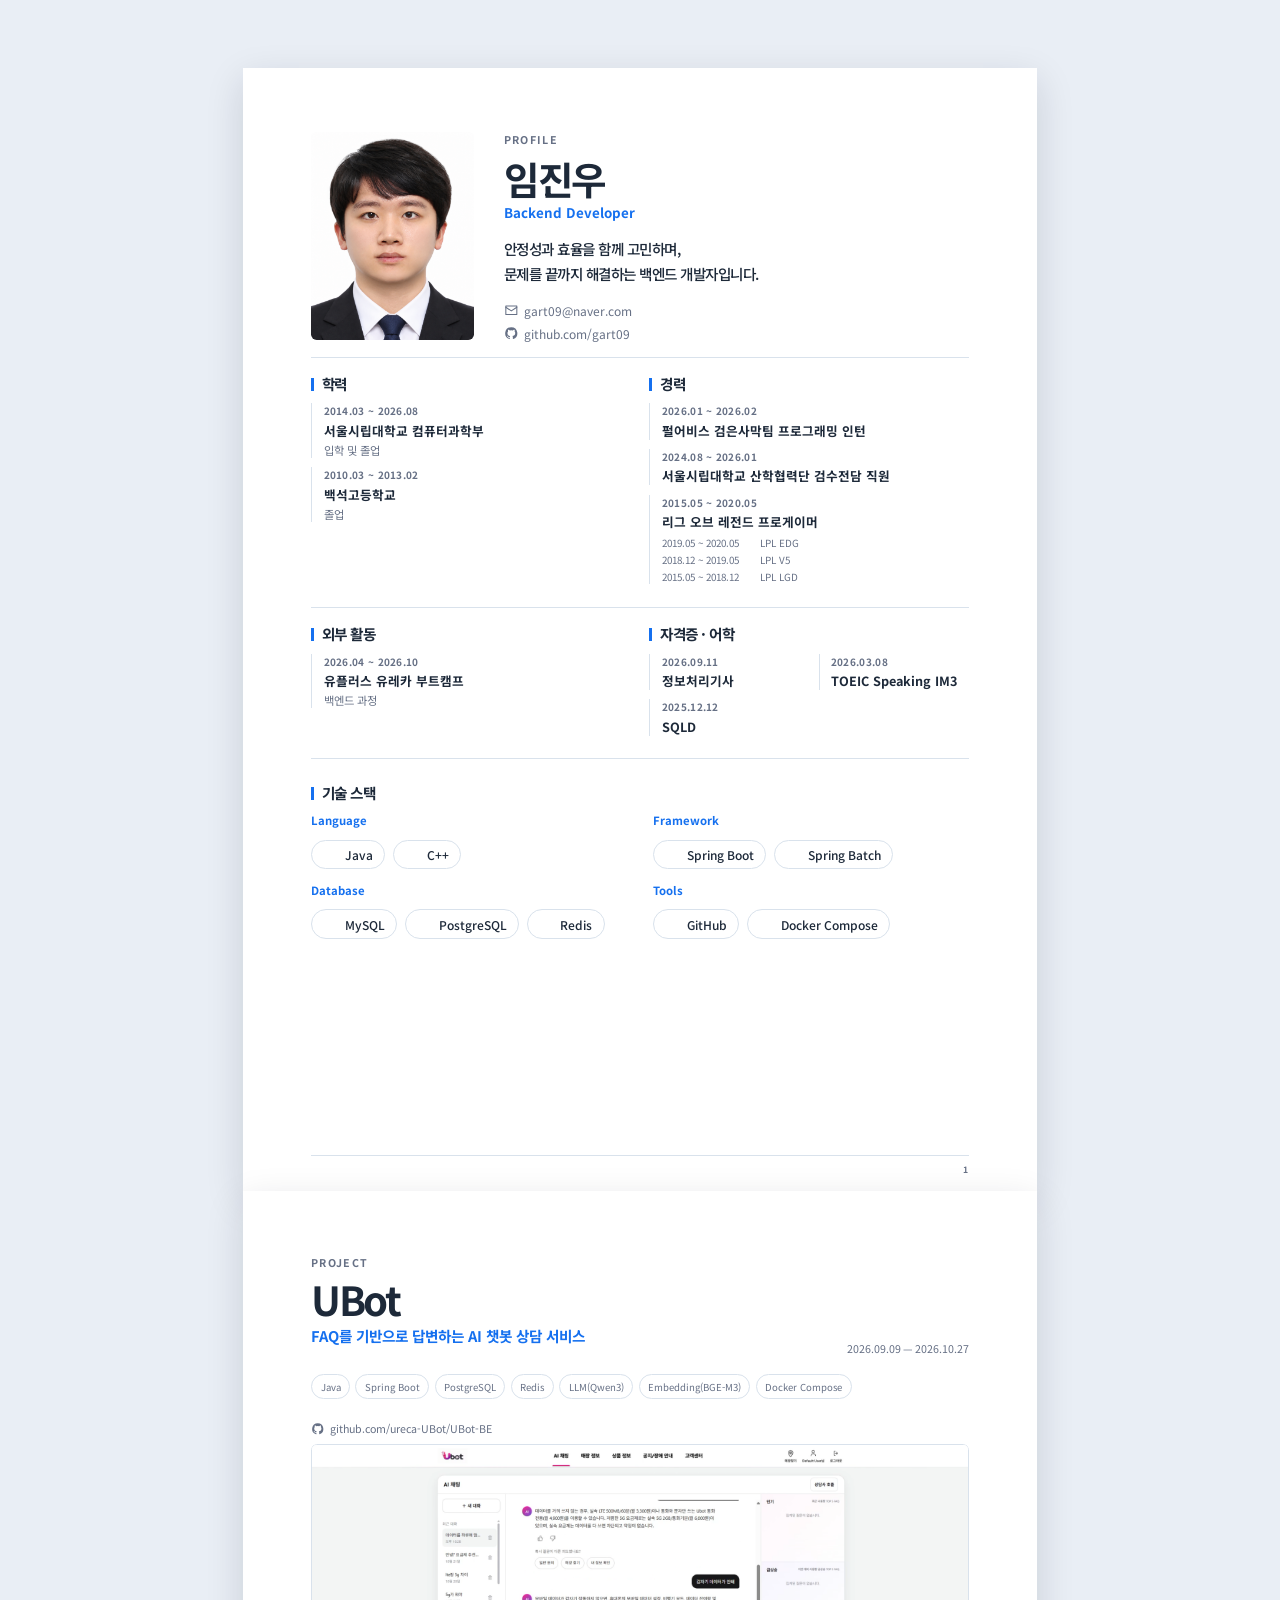
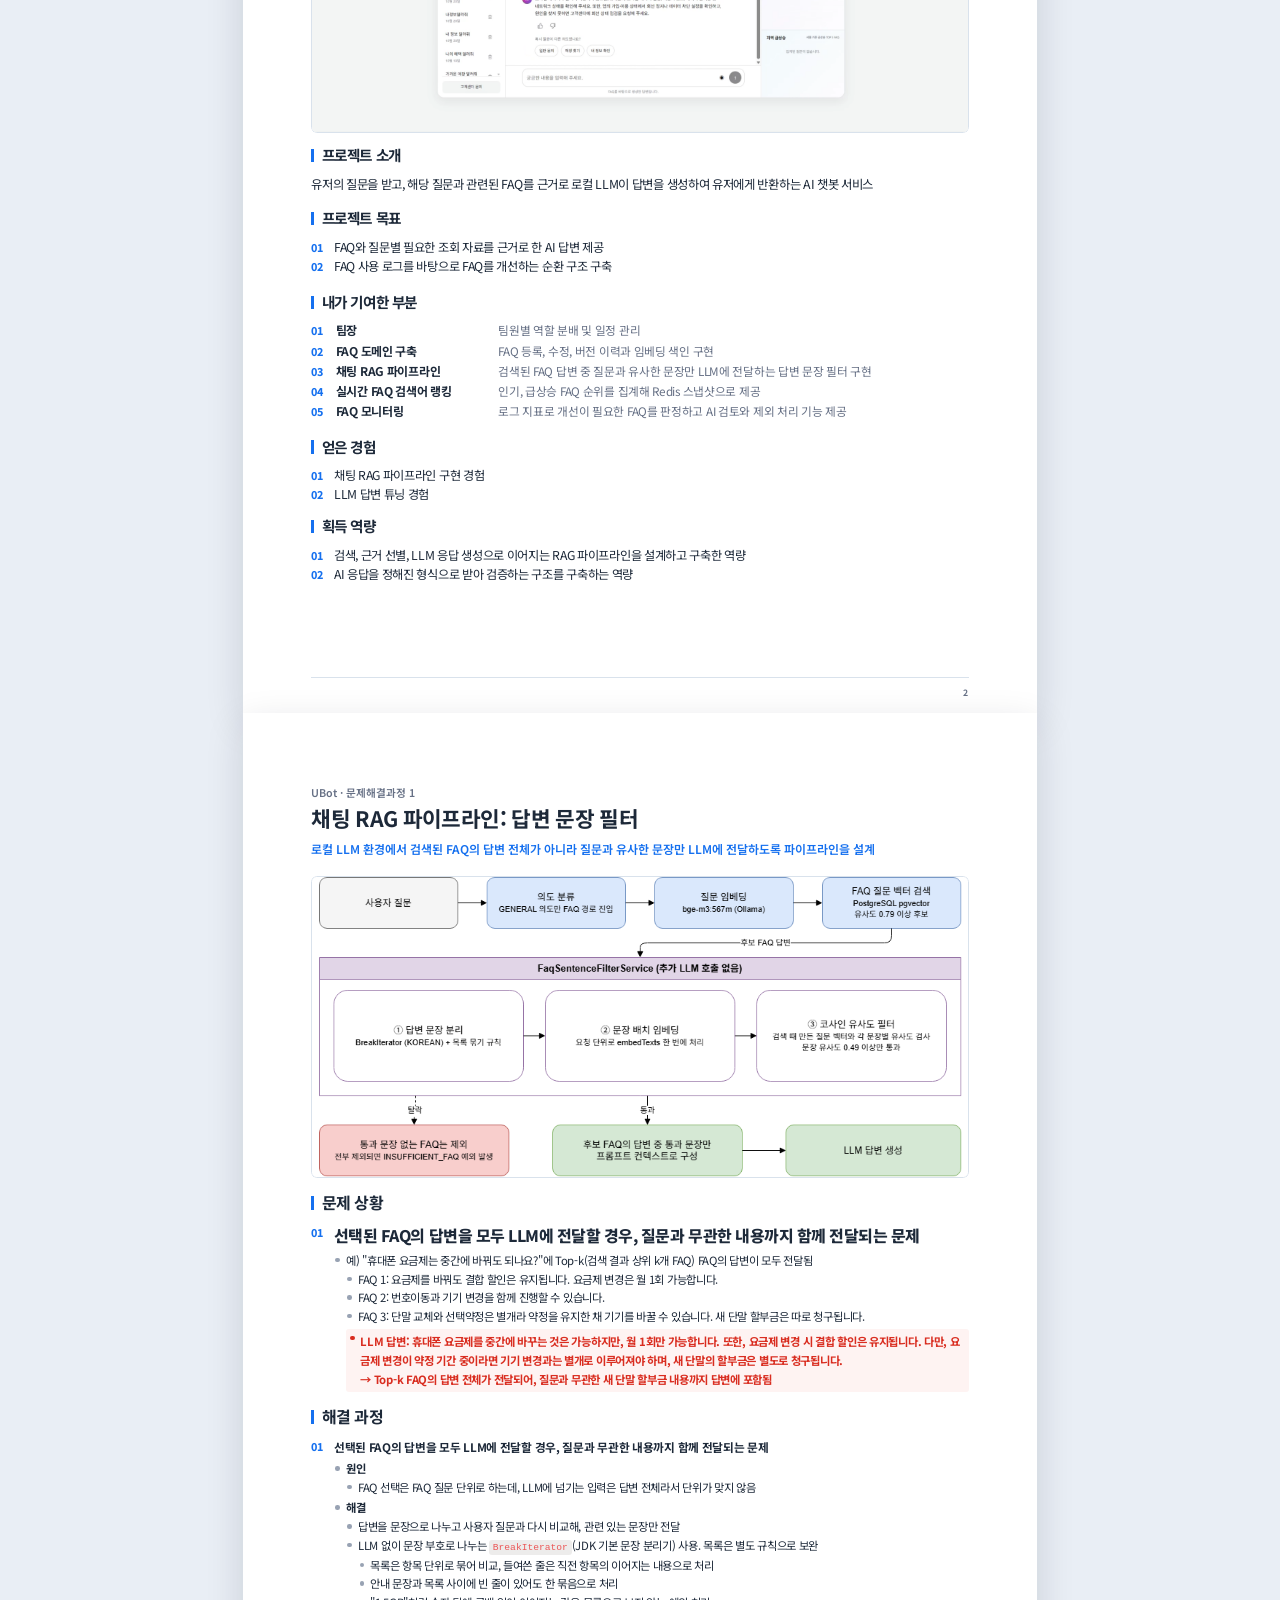
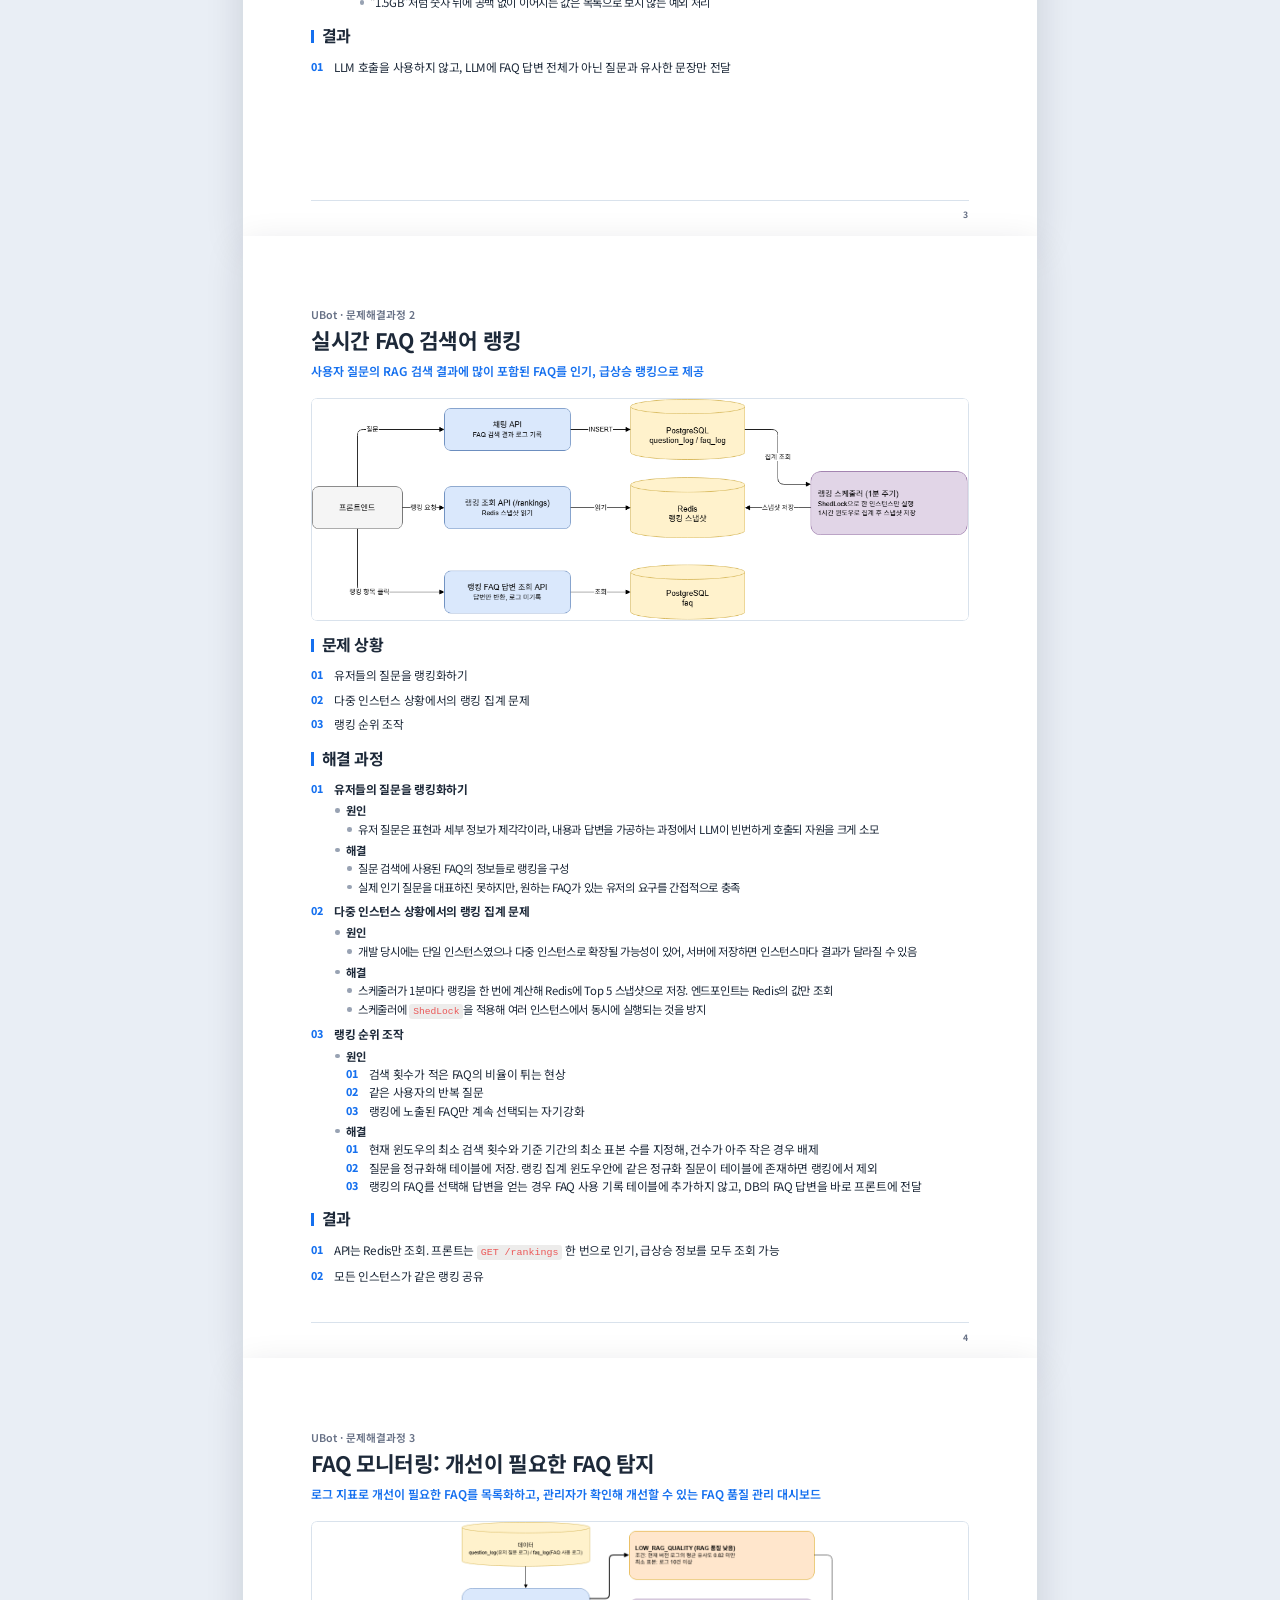
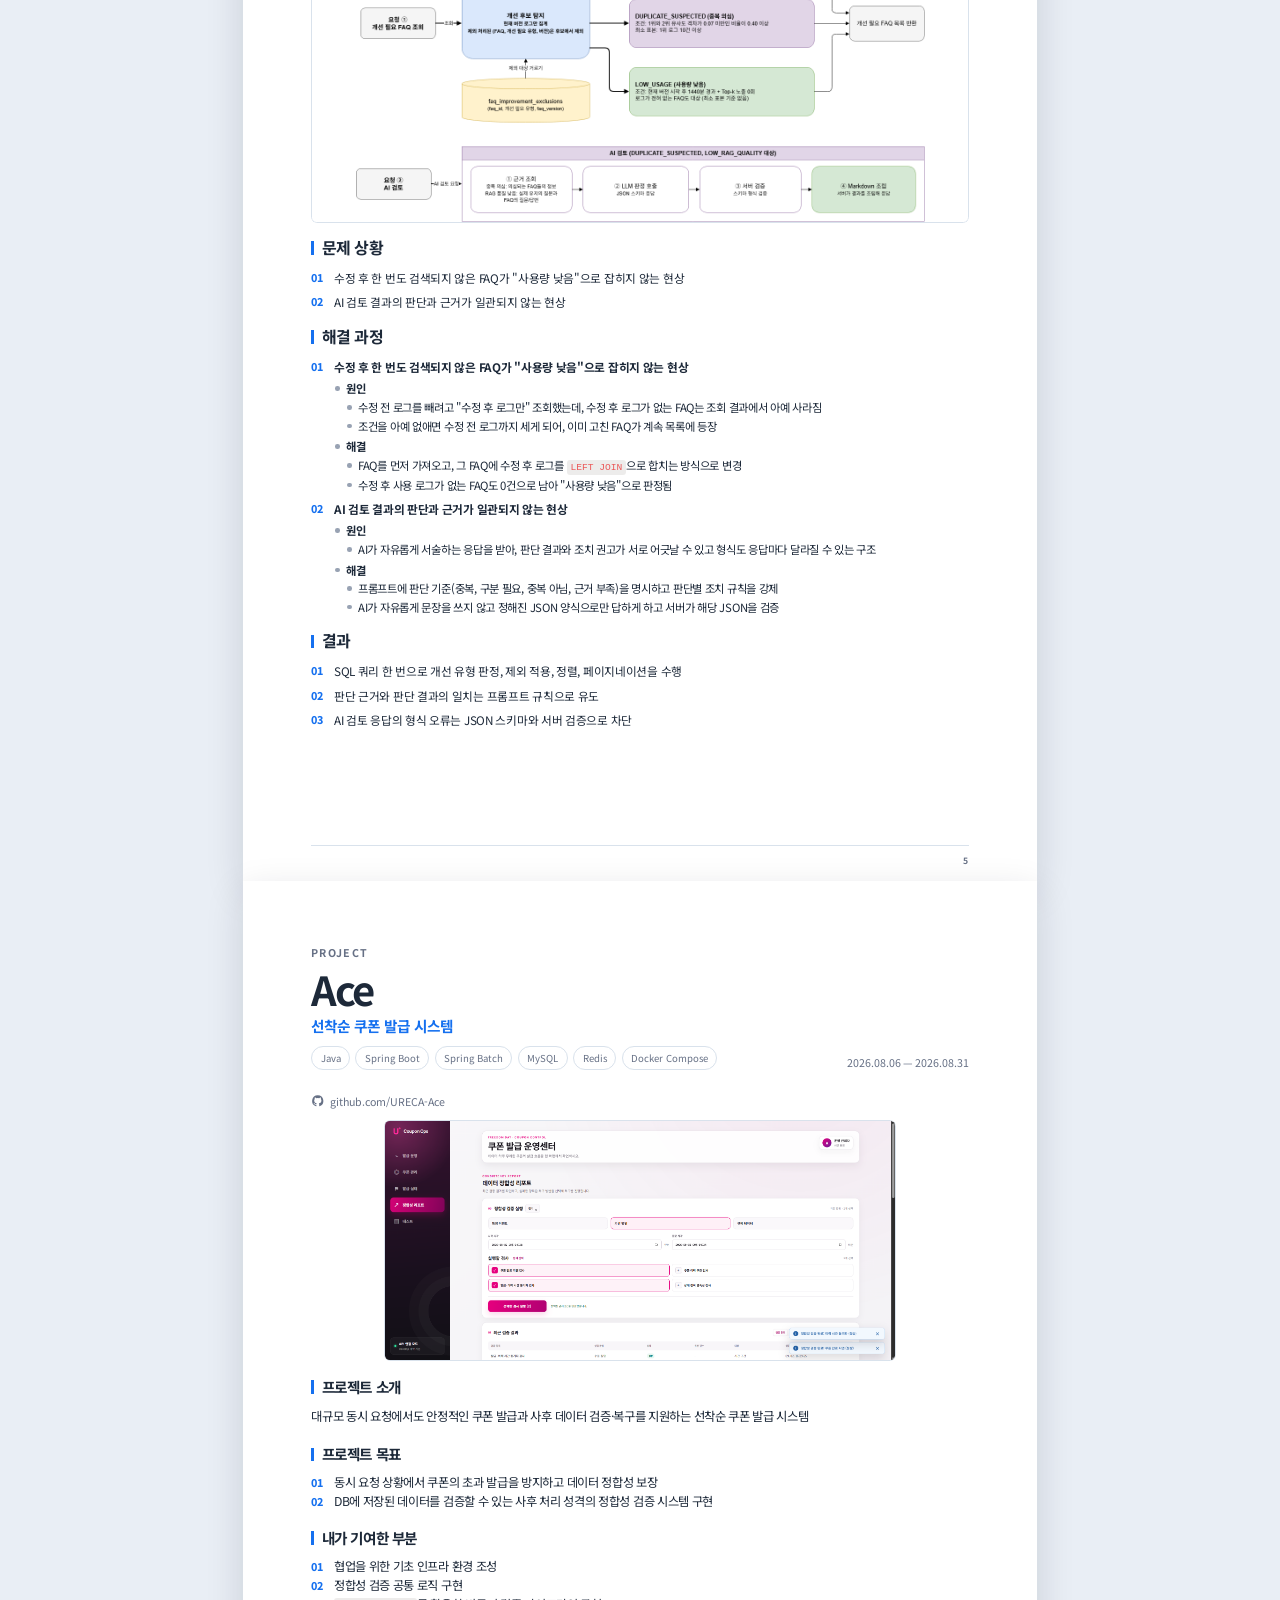
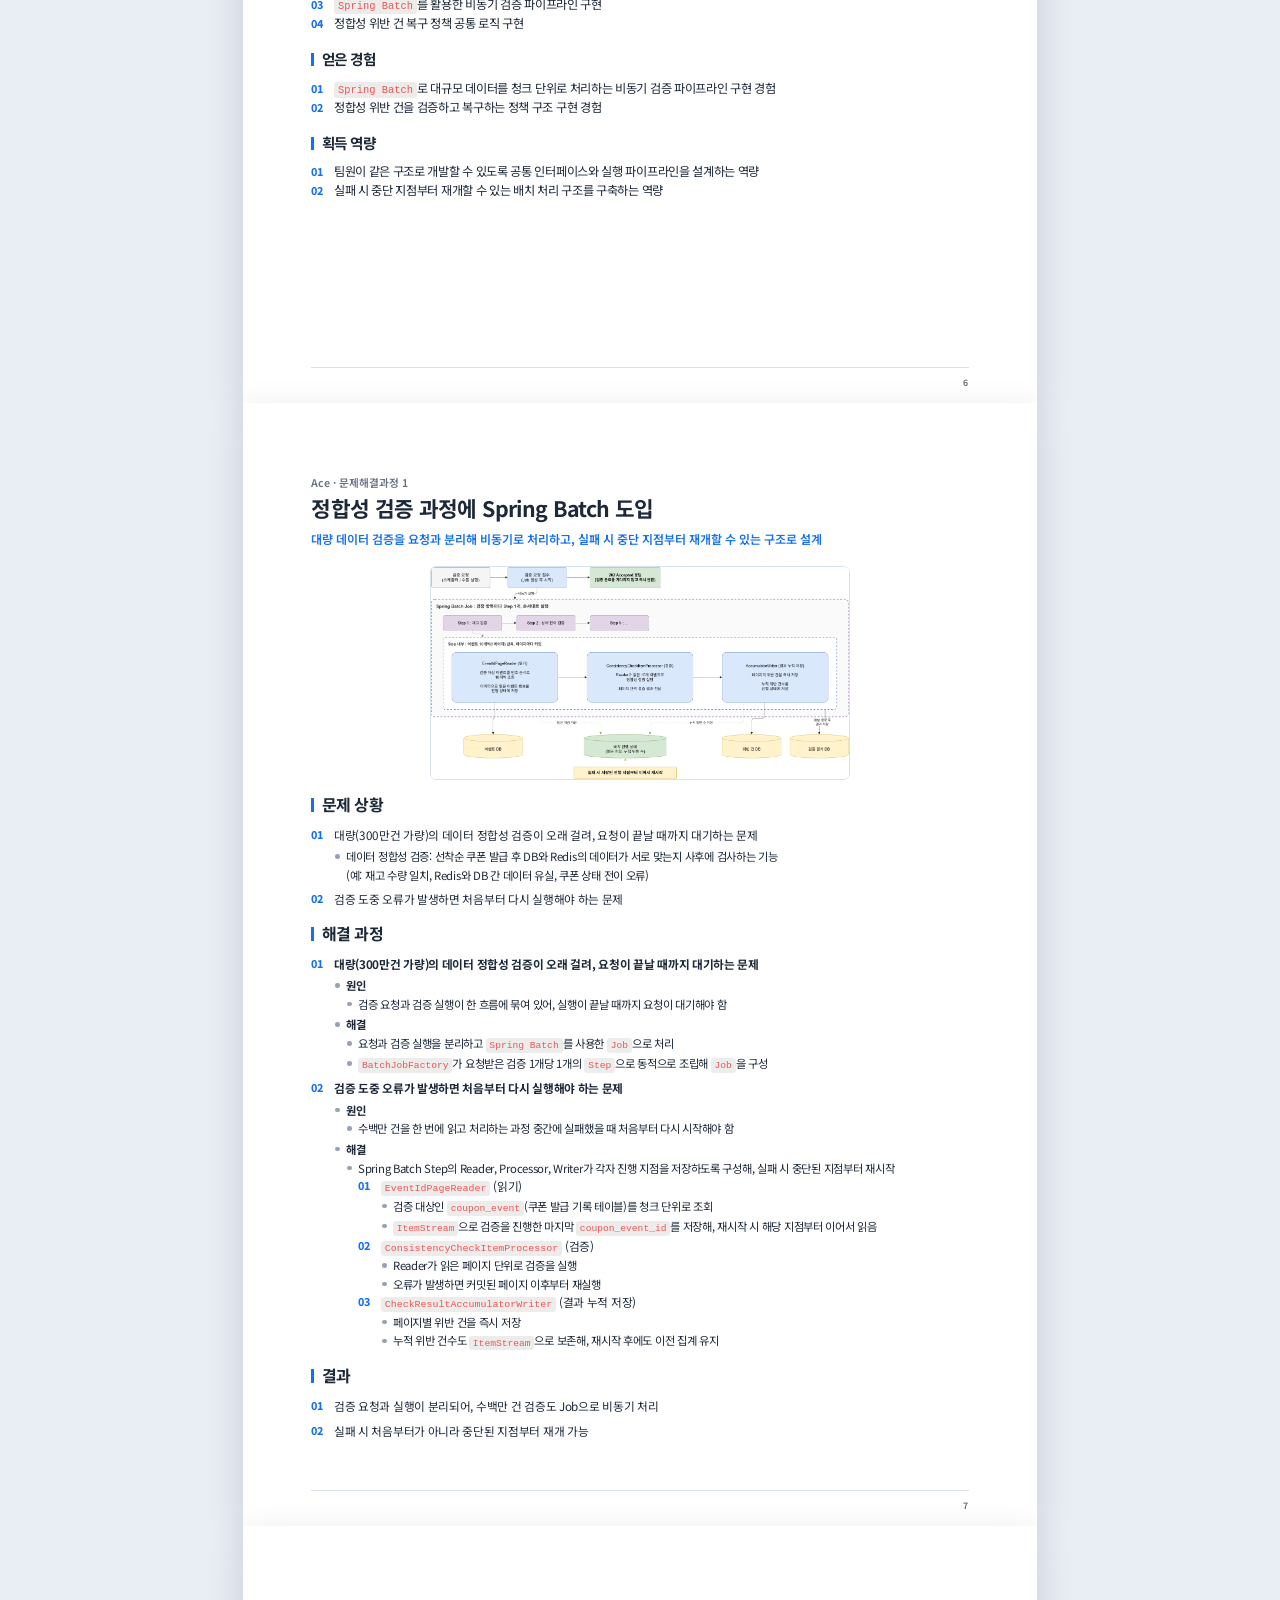
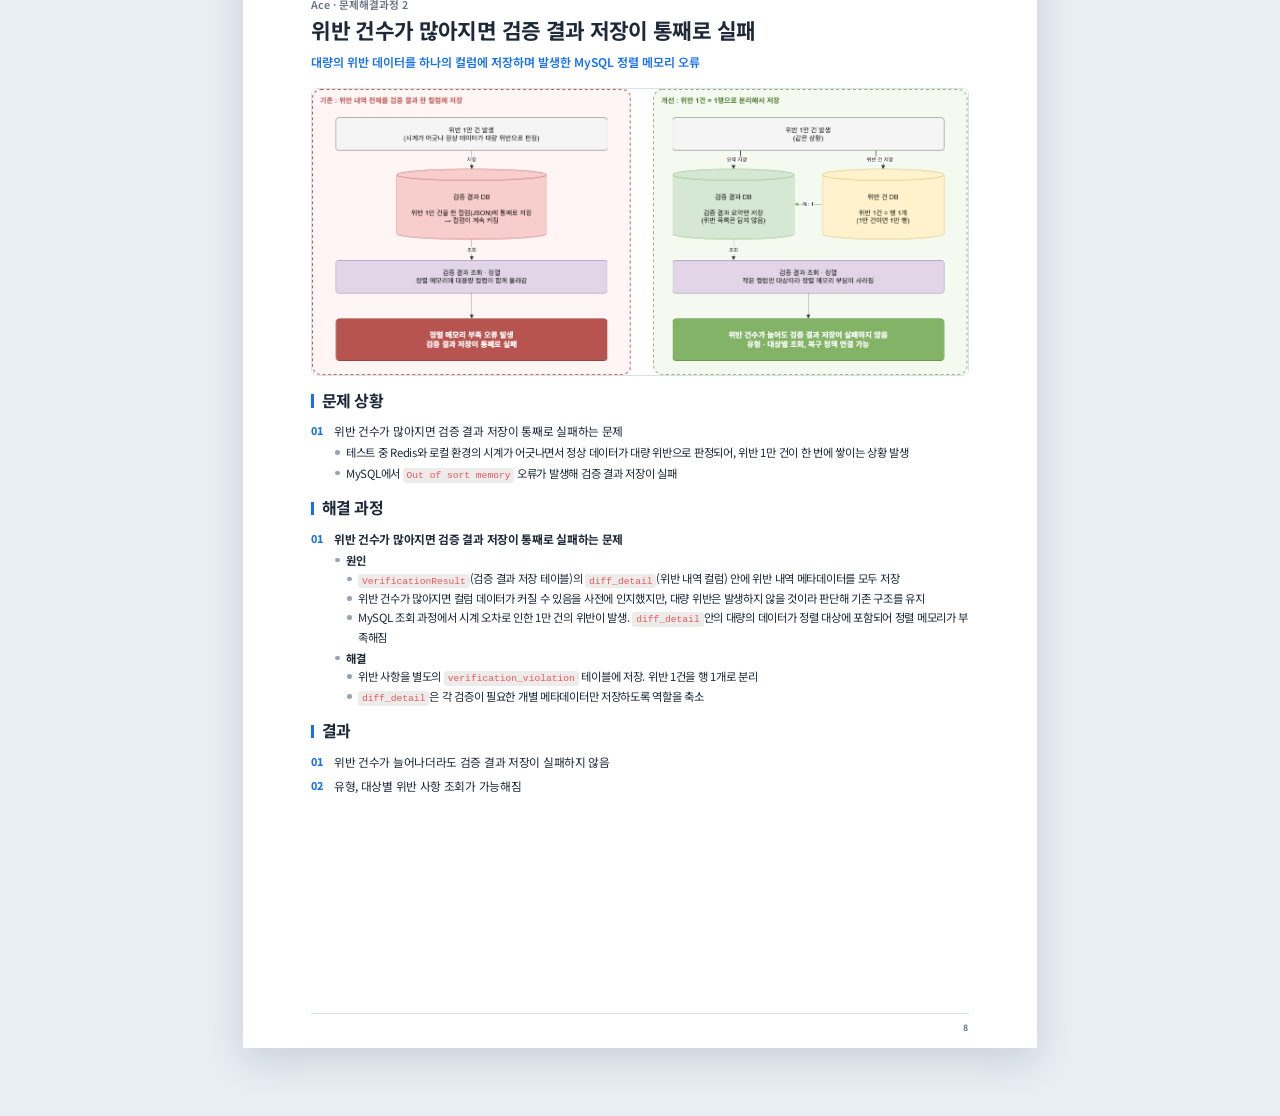
==== commit 26dc6d86: "Ace도 양식 통일" ====
--- a/index.html
+++ b/index.html
@@ -191,7 +191,7 @@
                     <p class="project-subtitle">FAQ를 기반으로 답변하는 AI 챗봇 상담 서비스</p>
                 </div>
                 <div class="project-header-meta">
-                    <p>2026.09 — 2026.10</p>
+                    <p>2026.09.09 — 2026.10.27</p>
                 </div>
             </header>
 
@@ -319,7 +319,7 @@
             <section class="ubot-section">
                 <h2>결과</h2>
                 <ul class="ubot-list">
-                    <li>LLM 호출을 사용하지 않고, LLM에 FAQ 답변 전체가 아닌, 질문과 유사한 문장만 전달</li>
+                    <li>LLM 호출을 사용하지 않고, LLM에 FAQ 답변 전체가 아닌 질문과 유사한 문장만 전달</li>
                 </ul>
             </section>
 
@@ -490,7 +490,7 @@
             </footer>
         </article>
 
-                <article class="pdf-page ace-page">
+                <article class="pdf-page ace-page ubot-page">
             <header class="project-page-header">
                 <div>
                     <p class="eyebrow">PROJECT</p>
@@ -501,27 +501,26 @@
                     </div>
                 </div>
                 <div class="project-header-meta">
-                    <p class="project-award">LG유플러스 유레카 종합 프로젝트 최우수상</p>
                     <p>2026.08.06 — 2026.08.31</p>
                 </div>
             </header>
 
-            <figure class="project-figure screenshot-figure">
+            <a class="project-github" href="https://github.com/URECA-Ace" target="_blank" rel="noopener noreferrer">
+                <svg viewBox="0 0 24 24" aria-hidden="true"><path d="M12 2a10 10 0 0 0-3.16 19.49c.5.09.68-.22.68-.48v-1.7c-2.78.6-3.37-1.18-3.37-1.18-.46-1.15-1.11-1.46-1.11-1.46-.91-.62.07-.61.07-.61 1 .07 1.54 1.02 1.54 1.02.9 1.53 2.35 1.09 2.92.83.09-.65.35-1.09.64-1.34-2.22-.25-4.56-1.1-4.56-4.95 0-1.1.4-2 1.03-2.7-.1-.25-.45-1.28.1-2.66 0 0 .84-.27 2.75 1.03a9.58 9.58 0 0 1 5 0c1.9-1.3 2.74-1.03 2.74-1.03.55 1.38.2 2.41.1 2.66.64.7 1.03 1.6 1.03 2.7 0 3.86-2.35 4.7-4.58 4.95.36.3.68.87.68 1.76v2.6c0 .26.18.57.69.48A10 10 0 0 0 12 2Z"/></svg>
+                <span>github.com/URECA-Ace</span>
+            </a>
+
+            <figure class="project-figure screenshot-figure ace-main-figure">
                 <button type="button" class="image-zoom" data-zoom-src="../assets/images/Ace_예시화면%20.png" data-zoom-alt="Ace 정합성 리포트 화면 크게 보기">
                     <img src="../assets/images/Ace_예시화면%20.png" alt="Ace 정합성 리포트 화면">
                 </button>
             </figure>
-            <a class="project-github" href="https://github.com/URECA-Ace" target="_blank" rel="noopener noreferrer">
-                <svg viewBox="0 0 24 24" aria-hidden="true"><path d="M12 2a10 10 0 0 0-3.16 19.49c.5.09.68-.22.68-.48v-1.7c-2.78.6-3.37-1.18-3.37-1.18-.46-1.15-1.11-1.46-1.11-1.46-.91-.62.07-.61.07-.61 1 .07 1.54 1.02 1.54 1.02.9 1.53 2.35 1.09 2.92.83.09-.65.35-1.09.64-1.34-2.22-.25-4.56-1.1-4.56-4.95 0-1.1.4-2 1.03-2.7-.1-.25-.45-1.28.1-2.66 0 0 .84-.27 2.75 1.03a9.58 9.58 0 0 1 5 0c1.9-1.3 2.74-1.03 2.74-1.03.55 1.38.2 2.41.1 2.66.64.7 1.03 1.6 1.03 2.7 0 3.86-2.35 4.7-4.58 4.95.36.3.68.87.68 1.76v2.6c0 .26.18.57.69.48A10 10 0 0 0 12 2Z"/></svg>
-                <span>github.com/URECA-Ace</span>
-            </a>
 
             <section class="project-hero">
                 <div class="project-summary">
                     <h2>프로젝트 소개</h2>
                     <p>대규모 동시 요청에서도 안정적인 쿠폰 발급과 사후 데이터 검증·복구를 지원하는 선착순 쿠폰 발급 시스템</p>
                 </div>
-                <div class="project-divider contribution-divider" aria-hidden="true"></div>
             </section>
 
             <section class="project-goal">
@@ -532,28 +531,30 @@
                 </ul>
             </section>
 
-            <div class="project-divider contribution-divider" aria-hidden="true"></div>
-
             <section class="contribution-section">
                 <h2>내가 기여한 부분</h2>
-                <div class="contribution-grid">
-                    <article class="contribution-card">
-                        <h3>협업을 위한 기초 인프라 환경 조성</h3>
-                        <p><code>ISSUE/PR 템플릿</code>, <code>Git Hook</code>, <code>Docker Compose</code> 등 <br>협업에 필요한 기초 인프라 환경을 조성</p>
-                    </article>
-                    <article class="contribution-card">
-                        <h3>정합성 검증 공통 로직 구현</h3>
-                        <p>정합성 검증 공통 인터페이스와 실행 파이프라인을 구현<br> 재고 정합성 검증을 레퍼런스로 구현<br>팀원들이 동일한 구조로 검증 로직을 개발할 수 있도록 함</p>
-                    </article>
-                    <article class="contribution-card">
-                        <h3><code>Spring Batch</code>를 활용한 비동기 검증 파이프라인 구현</h3>
-                        <p>대규모 데이터 정합성 검증을 청크 단위로 처리<br> 실패 시 중단 지점부터 재개할 수 있는 비동기 파이프라인을 구현</p>
-                    </article>
-                    <article class="contribution-card">
-                        <h3>정합성 위반 건 복구 정책 공통 로직 구현</h3>
-                        <p>정합성 복구 정책 공통 인터페이스와 실행·이력 저장·재검증 파이프라인을 구현<br> 관리자 확인 후 필요한 복구 수행<br>재고 정합성 검증 위반 복구 정책을 레퍼런스로 제공</p>
-                    </article>
-                </div>
+                <ul class="goal-list">
+                    <li>협업을 위한 기초 인프라 환경 조성</li>
+                    <li>정합성 검증 공통 로직 구현</li>
+                    <li><code>Spring Batch</code>를 활용한 비동기 검증 파이프라인 구현</li>
+                    <li>정합성 위반 건 복구 정책 공통 로직 구현</li>
+                </ul>
+            </section>
+
+            <section class="project-goal">
+                <h2>얻은 경험</h2>
+                <ul class="goal-list">
+                    <li><code>Spring Batch</code>로 대규모 데이터를 청크 단위로 처리하는 비동기 검증 파이프라인 구현 경험</li>
+                    <li>정합성 위반 건을 검증하고 복구하는 정책 구조 구현 경험</li>
+                </ul>
+            </section>
+
+            <section class="project-goal">
+                <h2>획득 역량</h2>
+                <ul class="goal-list">
+                    <li>팀원이 같은 구조로 개발할 수 있도록 공통 인터페이스와 실행 파이프라인을 설계하는 역량</li>
+                    <li>실패 시 중단 지점부터 재개할 수 있는 배치 처리 구조를 구축하는 역량</li>
+                </ul>
             </section>
 
             <footer class="page-footer">
@@ -561,33 +562,93 @@
             </footer>
         </article>
 
-        <article class="pdf-page design-page">
-            <header class="project-page-header design-page-header">
-                <div>
-                    <p class="eyebrow">PROJECT</p>
-                    <h1>Ace</h1>
-                    <p class="project-subtitle">선착순 쿠폰 발급 시스템</p>
-                </div>
-            </header>
-
-            <section class="design-section">
-                <h2>프로젝트 아키텍처</h2>
-                <figure class="project-figure design-figure">
-                    <button type="button" class="image-zoom" data-zoom-src="../assets/images/Ace_아키텍처.png" data-zoom-alt="Ace 프로젝트 아키텍처 크게 보기">
-                        <img src="../assets/images/Ace_아키텍처.png" alt="Ace 프로젝트 아키텍처 다이어그램">
-                    </button>
-                </figure>
-            </section>
-
-            <div class="project-divider design-divider" aria-hidden="true"></div>
-
-            <section class="design-section">
-                <h2>ERD</h2>
-                <figure class="project-figure design-figure">
-                    <button type="button" class="image-zoom" data-zoom-src="../assets/images/Ace_erd.png" data-zoom-alt="Ace ERD 크게 보기">
-                        <img src="../assets/images/Ace_erd.png" alt="Ace ERD">
-                    </button>
-                </figure>
+        <article class="pdf-page ubot-page">
+            <section class="reflection-title">
+                <p class="ubot-crumb">Ace · 문제해결과정 1</p>
+                <h2>정합성 검증 과정에 Spring Batch 도입</h2>
+                <p class="implementation-subtitle ubot-subtitle-sm">대량 데이터 검증을 요청과 분리해 비동기로 처리하고, 실패 시 중단 지점부터 재개할 수 있는 구조로 설계</p>
+            </section>
+
+            <figure class="project-figure ubot-figure ubot-figure--wide ace-fig-batch">
+                <button type="button" class="image-zoom" data-zoom-src="../assets/images/Ace_SpringBatch도입.png" data-zoom-alt="Ace 정합성 검증 Spring Batch 구조 크게 보기">
+                    <img src="../assets/images/Ace_SpringBatch도입.png" alt="Ace 정합성 검증 Spring Batch 구조">
+                </button>
+            </figure>
+
+            <section class="ubot-section">
+                <h2>문제 상황</h2>
+                <ul class="ubot-list">
+                    <li>대량(300만건 가량)의 데이터 정합성 검증이 오래 걸려, 요청이 끝날 때까지 대기하는 문제
+                        <ul class="ubot-sublist">
+                            <li>데이터 정합성 검증: 선착순 쿠폰 발급 후 DB와 Redis의 데이터가 서로 맞는지 사후에 검사하는 기능<br>(예: 재고 수량 일치, Redis와 DB 간 데이터 유실, 쿠폰 상태 전이 오류)</li>
+                        </ul>
+                    </li>
+                    <li>검증 도중 오류가 발생하면 처음부터 다시 실행해야 하는 문제</li>
+                </ul>
+            </section>
+
+            <section class="ubot-section">
+                <h2>해결 과정</h2>
+                <ul class="ubot-list">
+                    <li><strong>대량(300만건 가량)의 데이터 정합성 검증이 오래 걸려, 요청이 끝날 때까지 대기하는 문제</strong>
+                        <ul class="ubot-sublist">
+                            <li><strong>원인</strong>
+                                <ul class="ubot-sublist">
+                                    <li>검증 요청과 검증 실행이 한 흐름에 묶여 있어, 실행이 끝날 때까지 요청이 대기해야 함</li>
+                                </ul>
+                            </li>
+                            <li><strong>해결</strong>
+                                <ul class="ubot-sublist">
+                                    <li>요청과 검증 실행을 분리하고 <code>Spring Batch</code>를 사용한 <code>Job</code>으로 처리</li>
+                                    <li><code>BatchJobFactory</code>가 요청받은 검증 1개당 1개의 <code>Step</code>으로 동적으로 조립해 <code>Job</code>을 구성 </li>
+                                </ul>
+                            </li>
+                        </ul>
+                    </li>
+                    <li><strong>검증 도중 오류가 발생하면 처음부터 다시 실행해야 하는 문제</strong>
+                        <ul class="ubot-sublist">
+                            <li><strong>원인</strong>
+                                <ul class="ubot-sublist">
+                                    <li>수백만 건을 한 번에 읽고 처리하는 과정 중간에 실패했을 때 처음부터 다시 시작해야 함</li>
+                                </ul>
+                            </li>
+                            <li><strong>해결</strong>
+                                <ul class="ubot-sublist">
+                                    <li>Spring Batch Step의 Reader, Processor, Writer가 각자 진행 지점을 저장하도록 구성해, 실패 시 중단된 지점부터 재시작
+                                        <ul class="ubot-list">
+                                            <li><code>EventIdPageReader</code> (읽기)
+                                                <ul class="ubot-sublist">
+                                                    <li>검증 대상인 <code>coupon_event</code>(쿠폰 발급 기록 테이블)를 청크 단위로 조회</li>
+                                                    <li><code>ItemStream</code>으로 검증을 진행한 마지막 <code>coupon_event_id</code>를 저장해, 재시작 시 해당 지점부터 이어서 읽음</li>
+                                                </ul>
+                                            </li>
+                                            <li><code>ConsistencyCheckItemProcessor</code> (검증)
+                                                <ul class="ubot-sublist">
+                                                    <li>Reader가 읽은 페이지 단위로 검증을 실행</li>
+                                                    <li>오류가 발생하면 커밋된 페이지 이후부터 재실행</li>
+                                                </ul>
+                                            </li>
+                                            <li><code>CheckResultAccumulatorWriter</code> (결과 누적 저장)
+                                                <ul class="ubot-sublist">
+                                                    <li>페이지별 위반 건을 즉시 저장</li>
+                                                    <li>누적 위반 건수도 <code>ItemStream</code>으로 보존해, 재시작 후에도 이전 집계 유지</li>
+                                                </ul>
+                                            </li>
+                                        </ul>
+                                    </li>
+                                </ul>
+                            </li>
+                        </ul>
+                    </li>
+                </ul>
+            </section>
+
+            <section class="ubot-section">
+                <h2>결과</h2>
+                <ul class="ubot-list">
+                    <li>검증 요청과 실행이 분리되어, 수백만 건 검증도 Job으로 비동기 처리</li>
+                    <li>실패 시 처음부터가 아니라 중단된 지점부터 재개 가능</li>
+                </ul>
             </section>
 
             <footer class="page-footer">
@@ -595,267 +656,66 @@
             </footer>
         </article>
 
-        <article class="pdf-page implementation-page">
-            <header class="project-page-header implementation-page-header">
-                <div>
-                    <p class="eyebrow">PROJECT</p>
-                    <h1>Ace</h1>
-                    <p class="project-subtitle">선착순 쿠폰 발급 시스템</p>
-                </div>
-            </header>
-
-            <section class="implementation-hero">
-                <div class="implementation-hero-copy">
-                    <div class="implementation-title">
-                        <p class="implementation-kicker">주요 구현 내용</p>
-                        <h2>정합성 검증 파이프라인</h2>
-                        <p class="implementation-subtitle">공통 인터페이스와 Spring Batch 기반 비동기 검증 구조</p>
-                    </div>
-                    <div class="implementation-intro">
-                        <ul class="common-context-list">
-                            <li>3명의 팀원이 정합성 검증 파트를 담당<br>
-                                일관된 구조로 개발할 수 있도록 공통 인터페이스 설계</li>
-                            <li>프로젝트가 완성되지 않은 시점<br>
-                                정합성 검증의 호출 위치와 실행 시점이 확정되지 않은 상태</li>
-                            <li>코드 구현과 실행 시점을 분리<br>
-                                <code>Runner</code>에 필요한 매개변수를 전달하면 해당 검증 로직이 실행되도록 구현</li>
-                        </ul>
-                    </div>
-                </div>
-                <figure class="project-figure verification-figure title-flow-figure">
-                    <button type="button" class="image-zoom" data-zoom-src="../assets/images/Ace_정합성검증_시퀀스다이어그램.png" data-zoom-alt="Ace 정합성 검증 시퀀스 다이어그램 크게 보기">
-                        <img src="../assets/images/Ace_정합성검증_시퀀스다이어그램.png" alt="Ace 정합성 검증 시퀀스 다이어그램">
-                    </button>
-                    <figcaption>정합성 검증 시퀀스다이어그램</figcaption>
-                </figure>
-            </section>
-
-            <div class="project-divider reflection-divider" aria-hidden="true"></div>
-
-            <section class="verification-overview">
-                <div class="runner-content">
-                    <h2>검증 실행 공통 인터페이스</h2>
-                    <p class="runner-highlight">검증을 실행하는 곳에서는 Runner에 다음 3가지 인자만 전달하면 검증을 실행할 수 있는 구조로 구현</p>
-                    <figure class="project-figure runner-figure">
-                        <button type="button" class="image-zoom" data-zoom-src="../assets/images/Ace_runner_run.png" data-zoom-alt="ConsistencyVerificationRunner 실행 코드 크게 보기">
-                            <img src="../assets/images/Ace_runner_run.png" alt="ConsistencyVerificationRunner 실행 코드">
-                        </button>
-                    </figure>
-                    <dl class="parameter-list">
-                        <div><dt><code>checks</code></dt><dd>실제로 검증할 정합성 검증 객체<br>ex) Stock, Structural, StateMachine...</dd></div>
-                        <div><dt><code>scope</code></dt><dd>검증을 실행할 범위를 결정하는 매개변수<br>ex) 특정 쿠폰 이벤트, 시간 구간, 전체</dd></div>
-                        <div><dt><code>triggerType</code></dt><dd>검증 실행 방식을 결정하는 매개변수<br>ex) 스케줄러, 수동 실행, 복구 후 재검증</dd></div>
-                    </dl>
-                </div>
-            </section>
-
-            <div class="project-divider implementation-divider" aria-hidden="true"></div>
-
-            <section class="batch-section">
-                <h2>Spring Batch 기반 비동기 검증</h2>
-                <ul class="batch-rules">
-                    <li>ALL 스코프는 한 번에 수백만 건을 검사하므로 시간이 많이 소요<br>
-                        요청과 검증 실행을 분리하고 <code>Spring Batch</code> Job으로 처리하도록 구현</li>
-                    <li>
-                        <span>마찬가지로 <code>ConsistencyVerificationRunner</code>를 통해 인자만 건네면 쉽게 실행</span>
-                        <figure class="project-figure batch-run-figure">
-                            <button type="button" class="image-zoom" data-zoom-src="../assets/images/Ace_ruuner_runAsync.png" data-zoom-alt="비동기 정합성 검증 실행 코드 크게 보기">
-                                <img src="../assets/images/Ace_ruuner_runAsync.png" alt="비동기 정합성 검증 실행 코드">
-                            </button>
-                        </figure>
-                    </li>
-                    <li><code>ConsistencyBatchJobFactory</code>가 요청받은 검증 1개당 Step 1개씩 동적으로 조립해 Job을 구성</li>
-                </ul>
-
-                <div class="project-divider reflection-divider" aria-hidden="true"></div>
-
-                <h3 class="step-components-title">Step 구성 요소</h3>
-                <div class="step-components">
-                    <article>
-                        <h4><span>01</span>EventIdPageReader</h4>
-                        <ul>
-                            <li><code>event_id</code> 기준 keyset pagination으로 <code>coupon_event</code>를 10개씩 조회</li>
-                            <li><code>ItemStream</code>으로 마지막 <code>event_id</code>를 저장해, 비정상 종료 후 재시작 시 해당 지점부터 이어서 읽음</li>
-                        </ul>
-                    </article>
-                    <article>
-                        <h4><span>02</span>ConsistencyCheckItemProcessor</h4>
-                        <ul>
-                            <li>Reader가 읽은 페이지(<code>coupon_event</code> 10개)로 해당 Step의 검증을 실행</li>
-                            <li>실행 도중 오류가 발생하면 커밋된 페이지 이후부터 재실행</li>
-                        </ul>
-                    </article>
-                    <article>
-                        <h4><span>03</span>CheckResultAccumulatorWriter</h4>
-                        <ul>
-                            <li>페이지별 위반 건을 즉시 저장, 위반 건수는 Step 종료까지 누적</li>
-                            <li><code>ItemStream</code>으로 누적 위반 건수도 보존해 재시작 후에도 이전 집계 유지</li>
-                            <li>Step 종료 시 <code>StepCompletionListener</code>가 <code>VerificationResult</code>를 최종 저장</li>
-                        </ul>
-                    </article>
-                </div>
+        <article class="pdf-page ubot-page">
+            <section class="reflection-title">
+                <p class="ubot-crumb">Ace · 문제해결과정 2</p>
+                <h2>위반 건수가 많아지면 검증 결과 저장이 통째로 실패</h2>
+                <p class="implementation-subtitle ubot-subtitle-sm">대량의 위반 데이터를 하나의 컬럼에 저장하며 발생한 MySQL 정렬 메모리 오류</p>
+            </section>
+
+            <figure class="project-figure ubot-figure ubot-figure--wide">
+                <button type="button" class="image-zoom" data-zoom-src="../assets/images/Ace_위반건수.png" data-zoom-alt="Ace 위반 건수 증가 시 저장 실패 구조 크게 보기">
+                    <img src="../assets/images/Ace_위반건수.png" alt="Ace 위반 건수 증가 시 저장 실패 구조">
+                </button>
+            </figure>
+
+            <section class="ubot-section">
+                <h2>문제 상황</h2>
+                <ul class="ubot-list">
+                    <li>위반 건수가 많아지면 검증 결과 저장이 통째로 실패하는 문제
+                        <ul class="ubot-sublist">
+                            <li>테스트 중 Redis와 로컬 환경의 시계가 어긋나면서 정상 데이터가 대량 위반으로 판정되어, 위반 1만 건이 한 번에 쌓이는 상황 발생</li>
+                            <li>MySQL에서 <code>Out of sort memory</code> 오류가 발생해 검증 결과 저장이 실패</li>
+                        </ul>
+                    </li>
+                </ul>
+            </section>
+
+            <section class="ubot-section">
+                <h2>해결 과정</h2>
+                <ul class="ubot-list">
+                    <li><strong>위반 건수가 많아지면 검증 결과 저장이 통째로 실패하는 문제</strong>
+                        <ul class="ubot-sublist">
+                            <li><strong>원인</strong>
+                                <ul class="ubot-sublist">
+                                    <li><code>VerificationResult</code>(검증 결과 저장 테이블)의 <code>diff_detail</code>(위반 내역 컬럼) 안에 위반 내역 메타데이터를 모두 저장</li>
+                                    <li>위반 건수가 많아지면 컬럼 데이터가 커질 수 있음을 사전에 인지했지만, 대량 위반은 발생하지 않을 것이라 판단해 기존 구조를 유지</li>
+                                    <li>MySQL 조회 과정에서 시계 오차로 인한 1만 건의 위반이 발생. <code>diff_detail</code>안의 대량의 데이터가 정렬 대상에 포함되어 정렬 메모리가 부족해짐</li>
+                                </ul>
+                            </li>
+                            <li><strong>해결</strong>
+                                <ul class="ubot-sublist">
+                                    <li>위반 사항을 별도의 <code>verification_violation</code> 테이블에 저장. 위반 1건을 행 1개로 분리</li>
+                                    <li><code>diff_detail</code>은 각 검증이 필요한 개별 메타데이터만 저장하도록 역할을 축소</li>
+                                </ul>
+                            </li>
+                        </ul>
+                    </li>
+                </ul>
+            </section>
+
+            <section class="ubot-section">
+                <h2>결과</h2>
+                <ul class="ubot-list">
+                    <li>위반 건수가 늘어나더라도 검증 결과 저장이 실패하지 않음</li>
+                    <li>유형, 대상별 위반 사항 조회가 가능해짐</li>
+                </ul>
             </section>
 
             <footer class="page-footer">
                 <span>8</span>
             </footer>
         </article>
-
-        <article class="pdf-page recovery-page">
-            <header class="project-page-header implementation-page-header">
-                <div>
-                    <p class="eyebrow">PROJECT</p>
-                    <h1>Ace</h1>
-                    <p class="project-subtitle">선착순 쿠폰 발급 시스템</p>
-                </div>
-            </header>
-
-            <section class="recovery-hero">
-                <div class="recovery-hero-copy">
-                    <div class="implementation-title">
-                        <p class="implementation-kicker">주요 구현 내용</p>
-                        <h2>정합성 검증 복구 정책</h2>
-                        <p class="implementation-subtitle">복구 실행부터 이력 저장 · 재검증까지의 공통 파이프라인</p>
-                    </div>
-                    <div class="implementation-intro">
-                        <ul class="common-context-list">
-                            <li>정합성 검증마다 위반 규칙과 복구 방식은 상이<br>하지만 복구를 실행하고 결과를 관리하는 흐름은 공통으로 필요</li>
-                            <li>복구 정책 파이프라인은 일관되게 실행<br>검증별 실제 복구 로직은 각 팀원이 <code>ConsistencyRecoveryPolicy</code>로 구현</li>
-                            <li>복구 정책 실행 · 복구 이력 저장 · 성공 시 재검증 · <br><code>VerificationResult</code> 상태 갱신 흐름을 공통화</li>
-                        </ul>
-                    </div>
-                </div>
-                <figure class="project-figure recovery-flow-figure">
-                    <button type="button" class="image-zoom" data-zoom-src="../assets/images/Ace_복구정책_시퀀스다이어그램.png" data-zoom-alt="Ace 정합성 검증 복구 정책 시퀀스 다이어그램 크게 보기">
-                        <img src="../assets/images/Ace_복구정책_시퀀스다이어그램.png" alt="Ace 정합성 검증 복구 정책 시퀀스 다이어그램">
-                    </button>
-                    <figcaption>정합성 검증 복구 정책 시퀀스다이어그램</figcaption>
-                </figure>
-            </section>
-
-            <div class="project-divider reflection-divider" aria-hidden="true"></div>
-
-            <section class="recovery-interface">
-                <h2>복구 실행 공통 인터페이스</h2>
-                <p class="recovery-highlight">트리거 종류(관리자 실행, 자동 실행)에 상관없이 <code>ConsistencyRecoveryDispatcher.recover()</code> 하나를 거쳐 복구하도록 구현</p>
-                <figure class="project-figure recovery-dispatcher-figure">
-                    <button type="button" class="image-zoom" data-zoom-src="../assets/images/Ace_dispatcher_recover.png" data-zoom-alt="ConsistencyRecoveryDispatcher 복구 실행 코드 크게 보기">
-                        <img src="../assets/images/Ace_dispatcher_recover.png" alt="ConsistencyRecoveryDispatcher 복구 실행 코드">
-                    </button>
-                </figure>
-                <dl class="recovery-parameters">
-                    <div><dt><code>resultId</code></dt><dd>복구 대상인 FAIL 상태의 정합성 검증 결과<br>FAIL 상태가 아니면 즉시 예외로 거부</dd></div>
-                    <div><dt><code>action</code></dt><dd>관리자가 선택한 복구 방식(<code>RecoveryAction</code>)<br>검증별 정책에 맞는 실제 복구 로직을 선택</dd></div>
-                </dl>
-            </section>
-
-            <div class="project-divider recovery-divider" aria-hidden="true"></div>
-
-            <section class="recovery-outcome-section">
-                <h2>복구 진행 과정</h2>
-                <div class="recovery-outcome-grid">
-                    <article>
-                        <h3><span>01</span>정책 실행</h3>
-                        <ul>
-                            <li>위반 <code>VerificationResult</code>의 <code>checkName</code>으로 수행한 검증 식별</li>
-                            <li>하나의 검증에서 여러 <code>coupon_event</code>가 개별적으로 위반될 수 있음</li>
-                            <li>해당 검증의 복구 정책을 찾아 각 위반 건에 대한 복구 수행</li>
-                            <li>건별 복구 결과를 <code>List&lt;RecoveryOutcome&gt;</code>로 반환</li>
-                        </ul>
-                    </article>
-                    <article>
-                        <h3><span>02</span>이력 저장</h3>
-                        <ul>
-                            <li><code>ConsistencyRecoveryDispatcher</code>가 <code>List&lt;RecoveryOutcome&gt;</code>를 순회</li>
-                            <li>각 <code>RecoveryOutcome</code>의 복구 성공·실패 여부와 관계없이 모든 복구 시도를 <code>recovery_result</code> 테이블에 저장</li>
-                            <li>건별 <code>REQUIRES_NEW</code> 트랜잭션으로 결과를 즉시 커밋해 이력을 보존</li>
-                        </ul>
-                    </article>
-                    <article>
-                        <h3><span>03</span>재검증 및 상태 갱신</h3>
-                        <ul>
-                            <li>복구 성공 시 동일한 검증을 자동으로 다시 실행</li>
-                            <li>재검증까지 통과한 경우에만 최종 복구 성공으로 인정하고 상태를 갱신</li>
-                        </ul>
-                    </article>
-                </div>
-            </section>
-
-            <footer class="page-footer">
-                <span>9</span>
-            </footer>
-        </article>
-
-        <article class="pdf-page reflection-page">
-            <header class="project-page-header implementation-page-header">
-                <div>
-                    <p class="eyebrow">PROJECT</p>
-                    <h1>Ace</h1>
-                    <p class="project-subtitle">선착순 쿠폰 발급 시스템</p>
-                </div>
-            </header>
-
-            <section class="reflection-title">
-                <p class="implementation-kicker">고찰 · 개발 이슈</p>
-                <h2>위반 건수가 많아지면 검증 결과 저장이 통째로 실패</h2>
-                <p class="implementation-subtitle">대량의 위반 데이터를 하나의 컬럼에 저장하며 발생한 MySQL 정렬 메모리 오류</p>
-            </section>
-
-            <section class="reflection-problem">
-                <div>
-                    <h2>문제 상황</h2>
-                    <ul class="reflection-list">
-                        <li><code>VerificationResult</code>의 <code>diff_detail</code> 컬럼 안에 위반 내역 메타데이터를 <br>하나의 <code>sample</code> 키로 저장</li>
-                        <li>위반 건수가 많아지면 컬럼 데이터가 커질 수 있음을 사전에 인지<br>하지만 대량 위반은 발생하지 않을 것이라 판단, 기존 구조를 유지</li>
-                        <li>테스트 중 Redis와 로컬 환경의 시계가 어긋나면서 정상 데이터가 대량 위반으로 판정되어, 위반 1만 건이 한 번에 쌓이는 상황 발생</li>
-                        <li>MySQL 조회 과정에서 대용량 <code>diff_detail</code> 값이 정렬 대상에 포함<br>정렬 메모리가 부족해져 <code>Out of sort memory</code> 오류 발생</li>
-                    </ul>
-                </div>
-                <figure class="project-figure reflection-figure">
-                    <button type="button" class="image-zoom" data-zoom-src="../assets/images/Ace_재고정합성_diffDetail.png" data-zoom-alt="기존 재고 정합성 diff detail 구조 크게 보기">
-                        <img src="../assets/images/Ace_재고정합성_diffDetail.png" alt="기존 재고 정합성 diff detail 구조">
-                    </button>
-                    <figcaption>기존 <code>diff_detail</code> 저장 구조</figcaption>
-                </figure>
-            </section>
-
-            <div class="project-divider reflection-divider" aria-hidden="true"></div>
-
-            <section class="reflection-solution">
-                <div>
-                    <h2>해결</h2>
-                    <ul class="reflection-list reflection-solution-list">
-                        <li>위반 사항을 <code>verification_violation</code> 테이블에 저장<br> 위반 1건을 행 1개로 분리</li>
-                        <li><code>diff_detail</code>은 각 검증이 필요한 개별 메타데이터만 저장하도록 역할을 축소</li>
-                        <li>위반 건수가 늘어나더라도 검증 결과 저장이 실패하지 않도록 개선<br> 유형·대상별 조회 및 복구 정책 연결이 가능해짐</li>
-                    </ul>
-                </div>
-                <figure class="project-figure reflection-figure2">
-                    <button type="button" class="image-zoom" data-zoom-src="../assets/images/Ace_개선후_verificationResult.png" data-zoom-alt="개선된 VerificationResult 구조 크게 보기">
-                        <img src="../assets/images/Ace_개선후_verificationResult.png" alt="개선된 VerificationResult 구조">
-                    </button>
-                    <figcaption>개선된 위반 데이터 저장 구조</figcaption>
-                </figure>
-            </section>
-
-            <div class="project-divider reflection-divider" aria-hidden="true"></div>
-
-            <section class="reflection-learned">
-                <h2>배운 점</h2>
-                <ul class="reflection-list">
-                    <li>문제 가능성을 인지했지만, 발생 가능성이 낮다고 판단해 구조 개선을 후순위로 미룸</li>
-                    <li>가장 큰 문제는 실제 이슈 발생 시 어떤 영향으로 이어질지 충분히 검토하지 않았다는 점</li>
-                    <li>당시 MySQL에 대한 이해가 부족해, 정렬 과정에서 큰 컬럼으로 인해 오류가 발생할 수 있다는 점을 고려하지 못함</li>
-                    <li>이슈의 발생 가능성뿐 아니라 발생 시 영향까지 확인한 후, 문제의 크기를 판단해 구조 변경 여부를 논의하는 것이 중요함을 깨달음</li>
-                </ul>
-            </section>
-
-            <footer class="page-footer">
-                <span>10</span>
-            </footer>
-        </article>
-
-
     </main>
 
     <div id="pdf-image-modal" class="pdf-image-modal" aria-hidden="true" role="dialog" aria-modal="true" aria-label="이미지 크게 보기">
--- a/css/style.css
+++ b/css/style.css
@@ -1,1898 +1,1898 @@
-:root {
-    --ink: #1d2939;
-    --muted: #667085;
-    --line: #d9e2ec;
-    --surface: #f7f9fc;
-    --accent: #1570ef;
-}
-
-* {
-    box-sizing: border-box;
-}
-
-@page {
-    size: A4 portrait;
-    margin: 0;
-}
-
-html,
-body {
-    margin: 0;
-    background: #e9eef5;
-    color: var(--ink);
-    font-family: "Noto Sans KR", "Malgun Gothic", sans-serif;
-}
-
-main {
-    padding: 18mm 0;
-}
-
-.pdf-page {
-    position: relative;
-    width: 210mm;
-    min-height: 297mm;
-    margin: 0 auto;
-    padding: 17mm 18mm 15mm;
-    background: #fff;
-    box-shadow: 0 12px 36px rgb(16 24 40 / 14%);
-    break-after: page;
-    page-break-after: always;
-}
-
-.page-header {
-    display: flex;
-    align-items: flex-start;
-    gap: 8mm;
-    padding-bottom: 4mm;
-}
-
-.header-content {
-    flex: 1;
-    min-width: 0;
-}
-
-.profile-photo {
-    width: 43mm;
-    height: 55mm;
-    object-fit: cover;
-    object-position: center;
-    border-radius: 1.5mm;
-}
-
-.header-title-row {
-    display: flex;
-    justify-content: space-between;
-    gap: 5mm;
-}
-
-.header-intro {
-    margin: 4mm 0;
-    font-size: 11pt;
-    font-weight: 500;
-    letter-spacing: -0.035em;
-    line-height: 1.7;
-}
-
-.header-contact {
-    display: grid;
-    gap: 1.5mm;
-}
-
-.header-contact a {
-    display: inline-flex;
-    align-items: center;
-    gap: 1.5mm;
-    color: var(--muted);
-    font-size: 9pt;
-    text-decoration: none;
-}
-
-.header-contact svg {
-    width: 11pt;
-    height: 11pt;
-    fill: none;
-    stroke: currentColor;
-    stroke-linecap: round;
-    stroke-linejoin: round;
-    stroke-width: 1.7;
-}
-
-.header-contact a:nth-child(2) svg {
-    fill: currentColor;
-    stroke: none;
-}
-
-.header-contact a:hover {
-    color: var(--accent);
-}
-
-.eyebrow,
-.intro-label,
-.page-footer,
-.period {
-    color: var(--muted);
-    font-size: 8pt;
-    font-weight: 700;
-    letter-spacing: 0.12em;
-}
-
-.eyebrow,
-.intro-label,
-.page-footer {
-    margin: 0;
-}
-
-h1,
-h2,
-h3,
-p {
-    margin-top: 0;
-}
-
-h1 {
-    margin: 2.5mm 0 1mm;
-    font-size: 29pt;
-    letter-spacing: -0.06em;
-    line-height: 1.1;
-}
-
-.role {
-    margin: 0;
-    color: var(--accent);
-    font-size: 10pt;
-    font-weight: 700;
-}
-
-.profile-grid {
-    display: grid;
-    grid-template-columns: 1fr 1fr;
-    gap: 0 5mm;
-    padding-top: 0;
-}
-
-.section-divider {
-    grid-column: 1 / -1;
-    height: 1px;
-    background: var(--line);
-}
-
-.section-divider--top {
-    margin: 0 0 2mm;
-}
-
-.section-divider--middle {
-    margin: 6mm 0 2mm;
-}
-
-.section-divider--stack {
-    margin: 6mm 0 4mm;
-}
-
-.profile-section {
-    padding: 2mm 0 0;
-    break-inside: avoid;
-    page-break-inside: avoid;
-}
-
-.summary-section,
-.credentials-section,
-.stack-section {
-    background: transparent;
-}
-
-h2 {
-    margin-bottom: 2.5mm;
-    font-size: 11pt;
-    letter-spacing: -0.03em;
-}
-
-h2::before {
-    display: inline-block;
-    width: 0;
-    height: 10pt;
-    margin-right: 2mm;
-    border-left: 3px solid var(--accent);
-    content: "";
-    vertical-align: -1px;
-}
-
-.info-list,
-.timeline-list {
-    margin: 0;
-    padding: 0;
-    list-style: none;
-}
-
-.info-list {
-    display: grid;
-    grid-template-columns: 1fr 1fr;
-    gap: 3mm;
-}
-
-.info-list div {
-    display: grid;
-    gap: 1mm;
-}
-
-dt {
-    color: var(--muted);
-    font-size: 8.5pt;
-}
-
-dd {
-    margin: 0;
-    font-size: 10pt;
-    font-weight: 600;
-}
-
-.timeline-list {
-    display: grid;
-    gap: 2.5mm;
-}
-
-.timeline-list li {
-    display: grid;
-    gap: 0.6mm;
-    padding-left: 3mm;
-    border-left: 1px solid var(--line);
-}
-
-.period {
-    font-size: 7.5pt;
-    letter-spacing: 0.03em;
-}
-
-.timeline-list strong,
-.credential-list strong {
-    font-size: 9.5pt;
-}
-
-.timeline-list li > span:last-child {
-    color: var(--muted);
-    font-size: 8.5pt;
-}
-
-.career-sublist {
-    display: grid;
-    gap: 0.8mm;
-    margin-top: 0.8mm;
-    color: var(--muted);
-    font-size: 7.4pt;
-}
-
-.career-sublist span {
-    display: flex;
-    gap: 2mm;
-}
-
-.career-sublist time {
-    min-width: 24mm;
-    color: var(--muted);
-}
-
-.credentials-columns {
-    display: grid;
-    grid-template-columns: 1fr 1fr;
-    gap: 5mm;
-}
-
-.stack-section {
-    grid-column: 1 / -1;
-}
-
-.stack-groups {
-    display: grid;
-    grid-template-columns: 1fr 1fr;
-    gap: 2mm 7mm;
-}
-
-.stack-groups div {
-    padding: 0;
-}
-
-.stack-groups h3 {
-    margin-bottom: 3mm;
-    color: var(--accent);
-    font-size: 8.5pt;
-}
-
-.skill-list {
-    display: grid;
-    gap: 2.3mm;
-    margin: 0;
-    padding: 0;
-    list-style: none;
-}
-
-.skill-list li {
-    display: block;
-    padding-left: 3mm;
-    border-left: 1px solid var(--line);
-}
-
-.skill-badge {
-    display: inline-flex;
-    align-items: center;
-    gap: 1.5mm;
-    margin-bottom: 1.4mm;
-    padding: 1.4mm 3mm;
-    border: 1px solid var(--line);
-    border-radius: 20mm;
-    background: #fff;
-    color: var(--ink);
-    font-size: 9pt;
-    font-weight: 500;
-}
-
-.skill-icon {
-    width: 4.2mm;
-    height: 4.2mm;
-    object-fit: contain;
-}
-
-.skill-list p {
-    margin: 0;
-    color: var(--muted);
-    font-size: 8pt;
-    letter-spacing: -0.025em;
-    line-height: 1.6;
-}
-
-.page-footer {
-    position: absolute;
-    right: 18mm;
-    bottom: 4mm;
-    left: 18mm;
-    display: flex;
-    justify-content: flex-end;
-    padding-top: 2mm;
-    border-top: 1px solid var(--line);
-    font-size: 6.5pt;
-}
-
-.project-page-header {
-    display: flex;
-    justify-content: space-between;
-    gap: 10mm;
-    padding-bottom: 5mm;
-}
-
-.project-page-header h1 {
-    margin: 2mm 0 1mm;
-    font-size: 30pt;
-}
-
-.project-subtitle {
-    margin: 0 0 2.5mm;
-    color: var(--accent);
-    font-size: 11pt;
-    font-weight: 700;
-}
-
-.project-header-meta {
-    display: grid;
-    align-content: end;
-    gap: 1.5mm;
-    text-align: right;
-}
-
-.project-header-meta p {
-    margin: 0;
-    color: var(--muted);
-    font-size: 8pt;
-}
-
-.project-header-meta .project-award {
-    color: var(--ink);
-    font-size: 8.5pt;
-    font-weight: 600;
-}
-
-.design-page-header {
-    padding-bottom: 4mm;
-}
-
-.design-page-header h1 {
-    font-size: 25pt;
-}
-
-.project-hero {
-    padding: 5mm 0;
-}
-
-.project-figure {
-    margin: 0;
-}
-
-.project-figure img {
-    display: block;
-    width: 100%;
-    border: 1px solid var(--line);
-    border-radius: 1.5mm;
-}
-
-.project-figure figcaption {
-    margin-top: 1.5mm;
-    color: var(--muted);
-    font-size: 8pt;
-    text-align: right;
-}
-
-.screenshot-figure img {
-    aspect-ratio: 2.13 / 1;
-    object-fit: cover;
-    object-position: top;
-}
-
-.project-github {
-    display: inline-flex;
-    align-items: center;
-    gap: 1.5mm;
-    margin-top: 2mm;
-    color: var(--muted);
-    font-size: 8pt;
-    text-decoration: none;
-}
-
-.project-github svg {
-    width: 3.6mm;
-    height: 3.6mm;
-    fill: currentColor;
-}
-
-.image-zoom {
-    display: block;
-    width: 100%;
-    padding: 0;
-    border: 0;
-    border-radius: 1.5mm;
-    background: transparent;
-    cursor: zoom-in;
-    overflow: hidden;
-}
-
-.image-zoom:focus-visible {
-    outline: 2px solid var(--accent);
-    outline-offset: 2px;
-}
-
-.pdf-image-link {
-    display: none;
-}
-
-.project-summary h2,
-.project-goal h2,
-.contribution-section h2 {
-    margin-bottom: 2.5mm;
-}
-
-.project-summary > p {
-    margin: 0 0 3mm;
-    font-size: 9.3pt;
-    letter-spacing: -0.025em;
-    line-height: 1.75;
-}
-
-.tech-tags {
-    display: flex;
-    flex-wrap: wrap;
-    gap: 1.5mm;
-    margin-top: 0;
-}
-
-.tech-tags span {
-    padding: 1.1mm 2.2mm;
-    border: 1px solid var(--line);
-    border-radius: 10mm;
-    color: var(--muted);
-    font-size: 7.2pt;
-}
-
-.project-divider {
-    height: 1px;
-    margin: 0 0 5mm;
-    background: var(--line);
-}
-
-.goal-list {
-    display: grid;
-    gap: 4mm;
-    margin: 0;
-    padding: 0;
-    list-style: none;
-}
-
-.goal-list li {
-    padding-left: 3mm;
-    border-left: 1px solid var(--line);
-    font-size: 9.2pt;
-    letter-spacing: -0.025em;
-    line-height: 1.7;
-}
-
-.contribution-divider {
-    margin: 5mm 0 4mm;
-}
-
-.design-section h2 {
-    margin-bottom: 2.5mm;
-}
-
-.design-figure img {
-    height: 76mm;
-    object-fit: contain;
-    object-position: center;
-}
-
-.design-divider {
-    margin: 5mm 0 4mm;
-}
-
-.implementation-page-header {
-    padding-bottom: 3mm;
-}
-
-.implementation-page-header h1 {
-    font-size: 30pt;
-}
-
-.implementation-hero {
-    display: grid;
-    grid-template-columns: 1fr 62mm;
-    gap: 6mm;
-    align-items: start;
-}
-
-.implementation-title {
-    padding: 2mm 0 3mm;
-}
-
-.implementation-kicker {
-    margin: 0 0 1mm;
-    color: var(--muted);
-    font-size: 8.5pt;
-    font-weight: 700;
-    letter-spacing: 0.1em;
-}
-
-.implementation-title h2 {
-    margin: 0 0 1.5mm;
-    font-size: 16pt;
-}
-
-.implementation-subtitle {
-    margin: 0;
-    color: var(--accent);
-    font-size: 10pt;
-    font-weight: 600;
-}
-
-.title-flow-figure img {
-    width: 70mm;
-    height: 70mm;
-    object-fit: contain;
-    object-position: top center;
-}
-
-.title-flow-figure .image-zoom {
-    width: 70mm;
-    margin-left: auto;
-}
-
-.title-flow-figure figcaption {
-    font-size: 8pt;
-}
-
-.implementation-intro {
-    padding: 2mm 0 4mm;
-}
-
-.common-context-list {
-    display: grid;
-    gap: 2.5mm;
-    margin: 0;
-    padding: 0;
-    list-style: none;
-}
-
-.common-context-list li {
-    padding-left: 3mm;
-    border-left: 1px solid var(--line);
-    margin: 0;
-    font-size: 9.3pt;
-    letter-spacing: -0.025em;
-    line-height: 1.7;
-}
-
-.verification-overview {
-    margin-top: 1mm;
-}
-
-.runner-content h2,
-.batch-section h2 {
-    margin-bottom: 2.5mm;
-}
-
-.batch-section h2 {
-    font-size: 12.5pt;
-}
-
-.runner-highlight {
-    margin: 0;
-    color: var(--ink);
-    font-size: 9pt;
-    font-weight: 600;
-    letter-spacing: -0.025em;
-    line-height: 1.65;
-}
-
-.runner-figure {
-    margin: 2mm 0 3mm;
-}
-
-.runner-figure img {
-    width: auto;
-    height: auto;
-    max-height: 6mm;
-    object-fit: contain;
-    object-position: left center;
-}
-
-.runner-figure .image-zoom,
-.batch-run-figure .image-zoom {
-    width: fit-content;
-}
-
-.parameter-list {
-    display: grid;
-    grid-template-columns: repeat(3, 1fr);
-    gap: 4mm;
-    margin: 4mm 0 0;
-}
-
-.parameter-list div,
-.recovery-parameters div {
-    padding-left: 3mm;
-    border-left: 1px solid var(--line);
-}
-
-.parameter-list dt,
-.recovery-parameters dt {
-    margin-bottom: 0.5mm;
-    color: var(--ink);
-    font-size: 8.5pt;
-    font-weight: 700;
-}
-
-.parameter-list dd,
-.recovery-parameters dd {
-    color: var(--muted);
-    font-size: 8.3pt;
-    font-weight: 400;
-    line-height: 1.55;
-}
-
-.implementation-divider {
-    margin: 4mm 0 3mm;
-}
-
-.batch-rules {
-    display: grid;
-    grid-template-columns: 1fr;
-    gap: 2.5mm;
-    margin: 0;
-    padding: 0;
-    list-style: none;
-}
-
-.batch-rules li {
-    padding-left: 3mm;
-    border-left: 1px solid var(--line);
-    color: var(--ink);
-    font-size: 9.4pt;
-    letter-spacing: -0.025em;
-    line-height: 1.55;
-}
-
-.batch-run-figure {
-    margin: 1.5mm 0 0;
-}
-
-.batch-run-figure img {
-    width: auto;
-    height: auto;
-    max-height: 6mm;
-    object-fit: contain;
-    object-position: left center;
-}
-
-.step-components-title {
-    margin: 4mm 0 2.5mm;
-    color: var(--ink);
-    font-size: 10.5pt;
-}
-
-.step-components {
-    display: grid;
-    grid-template-columns: repeat(3, 1fr);
-    gap: 5mm;
-}
-
-.step-components article {
-    padding-left: 3mm;
-    border-left: 1px solid var(--line);
-}
-
-.step-components h4 {
-    margin: 0 0 2mm;
-    color: var(--ink);
-    font-size: 9.3pt;
-    line-height: 1.45;
-}
-
-.step-components h4 span {
-    display: block;
-    margin-bottom: 0.5mm;
-    color: var(--accent);
-    font-size: 8pt;
-    letter-spacing: 0.08em;
-}
-
-.step-components ul {
-    display: grid;
-    gap: 1.5mm;
-    margin: 0;
-    padding: 0;
-    list-style: none;
-}
-
-.step-components li {
-    position: relative;
-    padding-left: 2.5mm;
-    color: var(--muted);
-    font-size: 8pt;
-    letter-spacing: -0.025em;
-    line-height: 1.5;
-}
-
-.step-components li::before {
-    position: absolute;
-    top: 0;
-    left: 0;
-    color: var(--accent);
-    content: "•";
-}
-
-.implementation-page code,
-.recovery-page code {
-    padding: 0.25mm 0.7mm;
-    border-radius: 0.8mm;
-    background: var(--surface);
-    color: var(--ink);
-    font-family: "SFMono-Regular", Consolas, monospace;
-    font-size: 0.92em;
-}
-
-.recovery-hero {
-    display: grid;
-    grid-template-columns: 1fr 62mm;
-    gap: 6mm;
-    align-items: start;
-}
-
-.recovery-page .implementation-kicker {
-    font-size: 9pt;
-}
-
-.recovery-page .implementation-title h2 {
-    font-size: 17pt;
-}
-
-.recovery-page .implementation-subtitle {
-    font-size: 10.5pt;
-}
-
-.recovery-page .common-context-list li {
-    font-size: 9.8pt;
-}
-
-.recovery-flow-figure .image-zoom {
-    width: 70mm;
-    margin-left: auto;
-}
-
-.recovery-flow-figure {
-    margin-top: 10mm;
-}
-
-.recovery-flow-figure img {
-    width: 70mm;
-    height: 54mm;
-    object-fit: contain;
-    object-position: top center;
-}
-
-.recovery-flow-figure figcaption {
-    font-size: 8pt;
-}
-
-.recovery-interface {
-    margin-top: 2mm;
-}
-
-.recovery-interface h2,
-.recovery-outcome-section h2 {
-    margin-bottom: 2.5mm;
-    font-size: 12pt;
-}
-
-.recovery-highlight {
-    margin: 0;
-    color: var(--ink);
-    font-size: 9.5pt;
-    font-weight: 600;
-    letter-spacing: -0.025em;
-    line-height: 1.65;
-}
-
-.recovery-dispatcher-figure {
-    margin: 2mm 0 3mm;
-}
-
-.recovery-dispatcher-figure .image-zoom {
-    width: fit-content;
-}
-
-.recovery-dispatcher-figure img {
-    width: auto;
-    max-height: 6mm;
-    object-fit: contain;
-    object-position: left center;
-}
-
-.recovery-parameters {
-    display: grid;
-    grid-template-columns: 1fr 1fr;
-    gap: 5mm;
-    margin: 4mm 0 0;
-}
-
-.recovery-parameters dt {
-    font-size: 9pt;
-}
-
-.recovery-parameters dd {
-    font-size: 8.8pt;
-}
-
-.recovery-divider {
-    margin: 4mm 0 3mm;
-}
-
-.recovery-process-list {
-    margin: 0;
-    padding: 0;
-    list-style: none;
-}
-
-.recovery-process-list li {
-    padding-left: 3mm;
-    border-left: 1px solid var(--line);
-    color: var(--ink);
-    font-size: 9.5pt;
-    line-height: 1.6;
-}
-
-.recovery-outcome-grid {
-    display: grid;
-    grid-template-columns: repeat(3, 1fr);
-    gap: 5mm;
-    margin-top: 4mm;
-}
-
-.recovery-outcome-grid article {
-    padding-left: 3mm;
-    border-left: 1px solid var(--line);
-}
-
-.recovery-outcome-grid h3 {
-    margin: 0 0 2mm;
-    color: var(--ink);
-    font-size: 10pt;
-    line-height: 1.45;
-}
-
-.recovery-outcome-grid h3 span {
-    display: block;
-    margin-bottom: 0.5mm;
-    color: var(--accent);
-    font-size: 8.5pt;
-    letter-spacing: 0.08em;
-}
-
-.recovery-outcome-grid ul {
-    display: grid;
-    gap: 1.5mm;
-    margin: 0;
-    padding: 0;
-    list-style: none;
-}
-
-.recovery-outcome-grid li {
-    position: relative;
-    padding-left: 2.5mm;
-    color: var(--muted);
-    font-size: 8.5pt;
-    letter-spacing: -0.025em;
-    line-height: 1.5;
-}
-
-.recovery-outcome-grid li::before {
-    position: absolute;
-    top: 0;
-    left: 0;
-    color: var(--accent);
-    content: "•";
-}
-
-.reflection-title {
-    padding: 2mm 0 4mm;
-}
-
-.reflection-title h2 {
-    margin: 0 0 2mm;
-    font-size: 16pt;
-    line-height: 1.35;
-}
-
-.reflection-title h2::before {
-    display: none;
-}
-
-.reflection-problem,
-.reflection-solution {
-    display: grid;
-    grid-template-columns: 1fr 64mm;
-    gap: 6mm;
-    align-items: start;
-}
-
-.reflection-problem h2,
-.reflection-solution h2,
-.reflection-learned h2 {
-    margin-bottom: 2.5mm;
-    font-size: 12pt;
-}
-
-.reflection-list {
-    display: grid;
-    gap: 2.5mm;
-    margin: 0;
-    padding: 0;
-    list-style: none;
-}
-
-.reflection-list li {
-    padding-left: 3mm;
-    border-left: 1px solid var(--line);
-    color: var(--ink);
-    font-size: 8.8pt;
-    letter-spacing: -0.025em;
-    line-height: 1.6;
-}
-
-.reflection-figure img {
-    width: 70mm;
-    height: 35.2mm;
-    object-fit: contain;
-}
-
-.reflection-figure figcaption {
-    font-size: 8pt;
-}
-
-.reflection-figure {
-    margin-top: 18mm;
-}
-
-.reflection-figure2 img {
-    width: 65mm;
-    height: 35mm;
-    object-fit: contain;
-}
-
-.reflection-figure2 figcaption {
-    font-size: 8pt;
-}
-
-.reflection-figure2 {
-    margin-top: 6mm;
-}
-
-.reflection-divider {
-    margin: 5mm 0 4mm;
-}
-
-.reflection-solution-list li {
-    font-size: 9pt;
-}
-
-.reflection-learned {
-    margin-top: 0mm;
-}
-
-.reflection-page code {
-    padding: 0.25mm 0.7mm;
-    border-radius: 0.8mm;
-    background: var(--surface);
-    color: var(--ink);
-    font-family: "SFMono-Regular", Consolas, monospace;
-    font-size: 0.92em;
-}
-
-.collaboration-background,
-.collaboration-implementation,
-.collaboration-problem {
-    display: grid;
-    grid-template-columns: 1fr 64mm;
-    gap: 6mm;
-    align-items: start;
-}
-
-.collaboration-background h2,
-.collaboration-implementation h2,
-.collaboration-problem h2,
-.collaboration-next h2 {
-    margin-bottom: 2.5mm;
-    font-size: 12pt;
-}
-
-.collaboration-background {
-    display: block;
-}
-
-.collaboration-background-images {
-    display: grid;
-    gap: 2mm;
-}
-
-.collaboration-figure img {
-    width: 62.7%;
-    height: 20mm;
-    object-fit: contain;
-    object-position: top center;
-    transform: translateX(30mm);
-}
-
-.collaboration-figure2 img {
-    width: 62.7%;
-    height: 20.9mm;
-    object-fit: contain;
-    object-position: top center;
-    transform: translateX(30mm);
-}
-
-.collaboration-divider {
-    margin: 3mm 0;
-}
-
-.collaboration-background-divider {
-    margin: 3mm 0;
-}
-
-/* 일관성 없이 남은 커밋 메시지 */
-.collaboration-pr-figure {
-    width: 100%;
-    margin-left: auto;
-    transform: translateX(45mm);
-}
-
-.collaboration-pr-figure img {
-    width: 23mm;
-    height: auto;
-}
-
-.collaboration-pr-figure figcaption {
-    font-size: 8pt;
-    text-align: center;
-    transform: translateX(-27mm);
-}
-
-
-/* GitHub Actions 스크립트 */
-.collaboration-action-figure {
-    width: 45mm;
-}
-
-.collaboration-action-figure .image-zoom {
-    width: 45mm;
-}
-
-.collaboration-action-figure img {
-    width: 45mm;
-    height: auto;
-}
-
-.collaboration-action-figure figcaption {
-    font-size: 8pt;
-    text-align: center;
-    transform: translateX(5mm);
-}
-
-
-/* 도입 후 커밋 목록 */
-.collaboration-result-figure {
-    width: 30mm;
-    margin-left: auto;
-}
-
-.collaboration-result-figure .image-zoom {
-    width: 30mm;
-}
-
-.collaboration-result-figure img {
-    width: 23mm;
-    height: auto;
-}
-
-.collaboration-result-figure figcaption {
-    font-size: 8pt;
-    text-align: center;
-}
-
-.collaboration-next-images {
-    display: flex;
-    justify-content: space-between;
-    align-items: flex-start;
-    gap: 5mm;
-}
-
-.collaboration-next {
-    margin-top: 3mm;
-}
-
-.collaboration-next-content {
-    display: grid;
-    grid-template-columns: 1fr 70mm;
-    gap: 6mm;
-    align-items: start;
-}
-
-.collaboration-next-images {
-    display: grid;
-    grid-template-columns: 1fr 1fr;
-    gap: 5mm;
-    align-items: start;
-}
-
-.collaboration-next-figure {
-    width: 100%;
-    margin: 0;
-}
-
-.collaboration-next-figure .image-zoom {
-    display: flex;
-    width: 100%;
-    height: 32mm;
-    align-items: flex-start;
-    justify-content: center;
-    overflow: visible;
-}
-
-.collaboration-next-figure img {
-    display: block;
-    width: auto;
-    height: 32mm;
-    max-width: 100%;
-    object-fit: contain;
-}
-
-.collaboration-next-figure figcaption {
-    width: 100%;
-    margin-top: 1.5mm;
-    font-size: 8pt;
-    text-align: center;
-}
-
-.collaboration-page code {
-    padding: 0.25mm 0.7mm;
-    border-radius: 0.8mm;
-    background: var(--surface);
-    color: var(--ink);
-    font-family: "SFMono-Regular", Consolas, monospace;
-    font-size: 0.92em;
-}
-
-.collaboration-narrow-figure {
-    width: fit-content;
-    margin-left: auto;
-}
-
-.collaboration-narrow-figure .image-zoom {
-    width: fit-content;
-}
-
-.collaboration-narrow-figure img {
-    display: block;
-    width: auto;
-    height: 43mm;
-}
-
-.collaboration-narrow-figure figcaption {
-    font-size: 8pt;
-    text-align: center;
-}
-
-
-.contribution-grid {
-    display: grid;
-    grid-template-columns: 1fr 1fr;
-    gap: 5mm 6mm;
-}
-
-.contribution-card {
-    padding-left: 3mm;
-    border-left: 1px solid var(--line);
-}
-
-.contribution-card h3 {
-    margin: 0 0 2mm;
-    color: var(--ink);
-    font-size: 9.3pt;
-}
-
-.contribution-card p {
-    margin: 0;
-    color: var(--muted);
-    font-size: 8.2pt;
-    letter-spacing: -0.025em;
-    line-height: 1.7;
-}
-
-.contribution-card code {
-    padding: 0.3mm 0.8mm;
-    border-radius: 0.8mm;
-    background: var(--surface);
-    color: var(--ink);
-    font-family: "SFMono-Regular", Consolas, monospace;
-    font-size: 7.6pt;
-}
-
-.pdf-image-modal {
-    position: fixed;
-    inset: 0;
-    z-index: 10;
-    display: none;
-    place-items: center;
-    padding: 5vw;
-    background: rgb(16 24 40 / 82%);
-}
-
-.pdf-image-modal.is-open {
-    display: grid;
-}
-
-.pdf-image-modal img {
-    max-width: 90vw;
-    max-height: 88vh;
-    border-radius: 2mm;
-    background: #fff;
-}
-
-.modal-close {
-    position: absolute;
-    top: 3vw;
-    right: 4vw;
-    width: 9mm;
-    height: 9mm;
-    border: 0;
-    border-radius: 50%;
-    background: #fff;
-    color: var(--ink);
-    cursor: pointer;
-    font-size: 18pt;
-    line-height: 1;
-}
-
-.verification-figure figcaption {
-    position: relative;
-    left: 6mm;
-}
-
-.recovery-flow-figure figcaption {
-    position: relative;
-    left: 6mm;
-}
-
-@media print {
-    * {
-        -webkit-print-color-adjust: exact;
-        print-color-adjust: exact;
-    }
-
-    html,
-    body {
-        background: #fff;
-    }
-
-    main {
-        padding: 0;
-    }
-
-    .pdf-page {
-        margin: 0;
-        box-shadow: none;
-    }
-
-    .pdf-image-modal {
-        display: none !important;
-    }
-
-    .project-figure {
-        position: relative;
-    }
-
-    .pdf-image-link {
-        position: absolute;
-        inset: 0;
-        z-index: 2;
-        display: block;
-    }
-}
-
-@media screen and (max-width: 850px) {
-    main {
-        padding: 0;
-    }
-
-    .pdf-page {
-        width: 100%;
-        min-height: 100vh;
-        padding: 9vw 7vw 12vw;
-    }
-
-    .profile-grid,
-    .stack-groups,
-    .credentials-columns,
-    .contribution-grid,
-    .parameter-list,
-    .batch-rules,
-    .step-components,
-    .implementation-hero,
-    .recovery-hero,
-    .recovery-parameters,
-    .recovery-outcome-grid,
-    .reflection-problem,
-    .reflection-solution,
-    .collaboration-background,
-    .collaboration-implementation,
-    .collaboration-problem,
-    .collaboration-next-content,
-    .collaboration-next-images {
-        grid-template-columns: 1fr;
-    }
-
-    .profile-photo {
-        width: 24vw;
-        height: 31vw;
-    }
-
-    .header-intro {
-        font-size: 3.6vw;
-    }
-
-    .stack-section {
-        grid-column: auto;
-    }
-
-    .stack-groups div {
-        padding: 3vw 0;
-    }
-
-    .page-footer {
-        position: static;
-        margin-top: 7vw;
-    }
-
-    .project-page-header {
-        flex-direction: column;
-        gap: 4vw;
-    }
-
-    .project-header-meta {
-        text-align: left;
-    }
-
-    .design-figure img {
-        height: auto;
-    }
-
-    .title-flow-figure img {
-        height: auto;
-        width: 100%;
-    }
-
-    .title-flow-figure .image-zoom {
-        width: 100%;
-    }
-
-    .recovery-flow-figure .image-zoom,
-    .recovery-flow-figure img {
-        width: 100%;
-        height: auto;
-    }
-
-    .implementation-title {
-        grid-template-columns: 1fr;
-    }
-
-}
-
-/* ===== UBot ===== */
-.ubot-page code {
-    padding: 0.25mm 0.7mm;
-    border-radius: 0.8mm;
-    background: var(--surface);
-    color: var(--ink);
-    font-family: "SFMono-Regular", Consolas, monospace;
-    font-size: 0.92em;
-}
-
-.ubot-skill-section {
-    margin-top: 4mm;
-}
-
-.ubot-figure {
-    margin: 1mm 0 3mm;
-}
-
-.ubot-figure img {
-    width: 100%;
-    height: auto;
-    max-height: 100mm;
-    object-fit: contain;
-}
-
-.ubot-figure--wide img {
-    max-height: 80mm;
-}
-
-.ubot-section {
-    margin-bottom: 4mm;
-}
-
-.ubot-section h2 {
-    margin-bottom: 2.5mm;
-    font-size: 12pt;
-}
-
-.ubot-list,
-.ubot-sublist {
-    display: grid;
-    margin: 0;
-    padding: 0;
-    list-style: none;
-}
-
-.ubot-list {
-    gap: 2mm;
-}
-
-.ubot-list > li {
-    padding-left: 3mm;
-    border-left: 1px solid var(--line);
-    font-size: 8.8pt;
-    letter-spacing: -0.025em;
-    line-height: 1.7;
-}
-
-.ubot-sublist {
-    gap: 0.8mm;
-    margin-top: 1mm;
-}
-
-.ubot-sublist > li {
-    position: relative;
-    padding-left: 3.2mm;
-    font-size: 8.5pt;
-    letter-spacing: -0.025em;
-    line-height: 1.65;
-}
-
-.ubot-sublist > li::before {
-    position: absolute;
-    top: 0.62em;
-    left: 0.4mm;
-    width: 1.2mm;
-    height: 1.2mm;
-    border-radius: 50%;
-    background: #98a2b3;
-    content: "";
-}
-
-.ubot-definition {
-    margin-bottom: 3mm;
-}
-
-.ubot-definition strong {
-    margin-right: 2mm;
-    color: var(--accent);
-}
-
-.ubot-step {
-    margin-bottom: 3.5mm;
-    padding: 3mm 0;
-    background: #fff;
-    break-inside: avoid;
-}
-
-.ubot-step h3 {
-    display: flex;
-    align-items: baseline;
-    gap: 2mm;
-    margin: 0 0 2mm;
-    font-size: 9.5pt;
-    letter-spacing: -0.03em;
-    line-height: 1.5;
-}
-
-.ubot-step h3 span {
-    color: var(--accent);
-    font-size: 8pt;
-    font-weight: 800;
-}
-
-.ubot-substep {
-    margin-top: 2.5mm;
-    padding-top: 2.5mm;
-    border-top: 1px dashed var(--line);
-}
-
-.ubot-substep h4 {
-    margin: 0 0 1.5mm;
-    color: var(--ink);
-    font-size: 8.8pt;
-    letter-spacing: -0.03em;
-}
-
-.ubot-rows {
-    display: grid;
-    gap: 1.6mm;
-    margin: 0;
-}
-
-.ubot-rows > div {
-    display: grid;
-    grid-template-columns: 10mm 1fr;
-    gap: 3mm;
-    align-items: start;
-}
-
-.ubot-rows dt {
-    padding: 0.4mm 0;
-    border-radius: 1mm;
-    background: var(--surface);
-    color: var(--accent);
-    font-size: 7.6pt;
-    font-weight: 700;
-    text-align: center;
-}
-
-.ubot-rows dd {
-    margin: 0;
-    font-size: 8.5pt;
-    font-weight: 400;
-    letter-spacing: -0.025em;
-    line-height: 1.65;
-}
-
-.ubot-cont-header {
-    display: flex;
-    align-items: baseline;
-    justify-content: space-between;
-    gap: 6mm;
-    margin-bottom: 5mm;
-    padding-bottom: 2.5mm;
-    border-bottom: 1px solid var(--line);
-}
-
-.ubot-cont-header > div {
-    display: flex;
-    align-items: baseline;
-    gap: 3mm;
-}
-
-.ubot-cont-header strong {
-    font-size: 15pt;
-    letter-spacing: -0.04em;
-}
-
-.ubot-cont-header p {
-    margin: 0;
-    color: var(--muted);
-    font-size: 8.5pt;
-    font-weight: 600;
-}
-
-.ubot-two-col {
-    display: grid;
-    grid-template-columns: 1fr 1fr;
-    gap: 0 7mm;
-    padding-top: 3mm;
-    border-top: 1px solid var(--line);
-}
-
-.ubot-two-col .ubot-section {
-    margin: 3mm 0 0;
-}
-
-.ubot-step {
-    margin-bottom: 2.5mm;
-    padding: 2.4mm 3.2mm;
-}
-
-.ubot-step h3 {
-    margin-bottom: 1.4mm;
-}
-
-.ubot-rows {
-    gap: 1.1mm;
-}
-
-.ubot-substep {
-    margin-top: 1.8mm;
-    padding-top: 1.8mm;
-}
-
-.ubot-substep h4 {
-    margin-bottom: 1mm;
-}
-
-.ubot-sublist {
-    gap: 0.5mm;
-    margin-top: 0.6mm;
-}
-
-.ubot-contrib {
-    display: grid;
-    gap: 2.2mm;
-    margin: 0;
-    padding: 0;
-    list-style: none;
-}
-
-.ubot-contrib li {
-    display: grid;
-    grid-template-columns: 5.5mm 42mm 1fr;
-    gap: 1.5mm 3mm;
-    column-gap: 1mm;
-    align-items: baseline;
-    font-size: 8.8pt;
-    letter-spacing: -0.025em;
-    line-height: 1.7;
-    white-space: nowrap;
-}
-
-.ubot-contrib em {
-    color: var(--accent);
-    font-size: 8pt;
-    font-style: normal;
-    font-weight: 800;
-}
-
-.ubot-contrib strong {
-    color: var(--ink);
-    font-size: 9pt;
-}
-
-.ubot-contrib span {
-    color: var(--muted);
-    overflow: hidden;
-    text-overflow: ellipsis;
-}
-
-/* UBot 목록 번호 표기 (세로막대 대신 01, 02 ...) */
-.ubot-page .goal-list,
-.ubot-page .ubot-list:not(.ubot-definition) {
-    counter-reset: ubot-no;
-}
-
-.ubot-page .goal-list > li,
-.ubot-page .ubot-list:not(.ubot-definition) > li {
-    position: relative;
-    padding-left: 6mm;
-    border-left: 0;
-    counter-increment: ubot-no;
-}
-
-.ubot-page .goal-list > li::before,
-.ubot-page .ubot-list:not(.ubot-definition) > li::before {
-    position: absolute;
-    top: 0;
-    left: 0;
-    color: var(--accent);
-    font-size: 8pt;
-    font-weight: 800;
-    letter-spacing: 0;
-    content: counter(ubot-no, decimal-leading-zero);
-}
-
-.ubot-page .ubot-definition > li {
-    padding-left: 0;
-    border-left: 0;
-}
-
-/* 문제 강조 */
-.ubot-page .ubot-hl {
-    padding: 0.3mm 1.2mm;
-    border-radius: 0.8mm;
-    background: #fef0c7;
-    box-decoration-break: clone;
-    -webkit-box-decoration-break: clone;
-    font-weight: 700;
-}
-
-.ubot-page .ubot-sublist > li.ubot-red {
-    margin-top: 0.8mm;
-    padding: 1mm 2mm 1mm 3.8mm;
-    border-radius: 0.8mm;
-    background: #fef3f2;
-    color: #d92d20;
-    font-weight: 700;
-}
-
-.ubot-page .ubot-sublist > li.ubot-red::before {
-    top: 1.9mm;
-    left: 1.2mm;
-    background: #d92d20;
-}
-
-/* 해결 과정: 원인/고민/해결을 칸으로 구분 */
-.ubot-rows {
-    gap: 0;
-}
-
-.ubot-rows > div {
-    grid-template-columns: 13mm 1fr;
-    gap: 0;
-    align-items: stretch;
-    margin-top: -1px;
-    border: 1px solid var(--line);
-}
-
-.ubot-rows > div:first-child {
-    margin-top: 0;
-}
-
-.ubot-rows dt {
-    display: flex;
-    align-items: center;
-    justify-content: center;
-    padding: 1mm;
-    border-radius: 0;
-    border-right: 1px solid var(--line);
-    font-size: 8.6pt;
-    font-weight: 800;
-}
-
-.ubot-rows dt.cause {
-    background: #fef3f2;
-    color: #d92d20;
-}
-
-.ubot-rows dt.think {
-    background: #fffaeb;
-    color: #b54708;
-}
-
-.ubot-rows dt.solve {
-    background: #ecfdf3;
-    color: #067647;
-}
-
-.ubot-rows dd {
-    padding: 1.3mm 3mm;
-}
-
-.ubot-stack {
-    display: block;
-    padding-top: 2mm;
-}
-
-.ubot-stack .ubot-section {
-    margin-bottom: 3mm;
-}
-
-.ubot-rows dd {
-    padding: 0.8mm 2.6mm;
-    line-height: 1.55;
-}
-
-.ubot-rows dt {
-    padding: 0.6mm;
-}
-
-.ubot-step {
-    margin-bottom: 2mm;
-    padding: 2mm 3mm;
-}
-
-.ubot-substep {
-    margin-top: 1.4mm;
-    padding-top: 1.4mm;
-}
-
-.ubot-rows > div {
-    margin-top: -1px;
-}
-
-.ubot-rows dd {
-    padding: 0.5mm 2.4mm;
-}
-
-.ubot-step h3 {
-    margin-bottom: 1.2mm;
-}
-
-.ubot-substep h4 {
-    margin-bottom: 0.8mm;
-}
-
-.ubot-roomy .ubot-rows dd {
-    padding: 1.8mm 3.2mm;
-    line-height: 1.7;
-}
-
-.ubot-roomy .ubot-rows dt {
-    padding: 1mm;
-}
-
-.ubot-roomy .ubot-step {
-    margin-bottom: 3.5mm;
-    padding: 3mm 3.5mm;
-}
-
-/* 핵심 문제 강조: 글자 크기 확대 */
-.ubot-page .ubot-emph {
-    font-size: 12pt;
-    font-weight: 800;
-    letter-spacing: -0.03em;
-    line-height: 1.6;
-}
-
-.ubot-nodash .ubot-substep {
-    border-top: 0;
-}
-
-.ubot-sublist .ubot-sublist {
-    gap: 0;
-    margin-top: 0;
-    line-height: 1.45;
-}
-
-.ubot-stack {
-    padding-top: 0;
-}
-
-.ubot-stack .ubot-section {
-    margin-bottom: 2mm;
-}
-
-.ubot-stack .ubot-section {
-    margin-bottom: 1mm;
-}
-
-/* 기술 스택: 아이콘 배지만 나열 */
-.stack-section .skill-list {
-    display: flex;
-    flex-wrap: wrap;
-    gap: 2mm;
-}
-
-.stack-section .skill-list li {
-    padding-left: 0;
-    border-left: 0;
-}
+:root {
+    --ink: #1d2939;
+    --muted: #667085;
+    --line: #d9e2ec;
+    --surface: #f7f9fc;
+    --accent: #1570ef;
+}
+
+* {
+    box-sizing: border-box;
+}
+
+@page {
+    size: A4 portrait;
+    margin: 0;
+}
+
+html,
+body {
+    margin: 0;
+    background: #e9eef5;
+    color: var(--ink);
+    font-family: "Noto Sans KR", "Malgun Gothic", sans-serif;
+}
+
+main {
+    padding: 18mm 0;
+}
+
+.pdf-page {
+    position: relative;
+    width: 210mm;
+    min-height: 297mm;
+    margin: 0 auto;
+    padding: 17mm 18mm 15mm;
+    background: #fff;
+    box-shadow: 0 12px 36px rgb(16 24 40 / 14%);
+    break-after: page;
+    page-break-after: always;
+}
+
+.page-header {
+    display: flex;
+    align-items: flex-start;
+    gap: 8mm;
+    padding-bottom: 4mm;
+}
+
+.header-content {
+    flex: 1;
+    min-width: 0;
+}
+
+.profile-photo {
+    width: 43mm;
+    height: 55mm;
+    object-fit: cover;
+    object-position: center;
+    border-radius: 1.5mm;
+}
+
+.header-title-row {
+    display: flex;
+    justify-content: space-between;
+    gap: 5mm;
+}
+
+.header-intro {
+    margin: 4mm 0;
+    font-size: 11pt;
+    font-weight: 500;
+    letter-spacing: -0.035em;
+    line-height: 1.7;
+}
+
+.header-contact {
+    display: grid;
+    gap: 1.5mm;
+}
+
+.header-contact a {
+    display: inline-flex;
+    align-items: center;
+    gap: 1.5mm;
+    color: var(--muted);
+    font-size: 9pt;
+    text-decoration: none;
+}
+
+.header-contact svg {
+    width: 11pt;
+    height: 11pt;
+    fill: none;
+    stroke: currentColor;
+    stroke-linecap: round;
+    stroke-linejoin: round;
+    stroke-width: 1.7;
+}
+
+.header-contact a:nth-child(2) svg {
+    fill: currentColor;
+    stroke: none;
+}
+
+.header-contact a:hover {
+    color: var(--accent);
+}
+
+.eyebrow,
+.intro-label,
+.page-footer,
+.period {
+    color: var(--muted);
+    font-size: 8pt;
+    font-weight: 700;
+    letter-spacing: 0.12em;
+}
+
+.eyebrow,
+.intro-label,
+.page-footer {
+    margin: 0;
+}
+
+h1,
+h2,
+h3,
+p {
+    margin-top: 0;
+}
+
+h1 {
+    margin: 2.5mm 0 1mm;
+    font-size: 29pt;
+    letter-spacing: -0.06em;
+    line-height: 1.1;
+}
+
+.role {
+    margin: 0;
+    color: var(--accent);
+    font-size: 10pt;
+    font-weight: 700;
+}
+
+.profile-grid {
+    display: grid;
+    grid-template-columns: 1fr 1fr;
+    gap: 0 5mm;
+    padding-top: 0;
+}
+
+.section-divider {
+    grid-column: 1 / -1;
+    height: 1px;
+    background: var(--line);
+}
+
+.section-divider--top {
+    margin: 0 0 2mm;
+}
+
+.section-divider--middle {
+    margin: 6mm 0 2mm;
+}
+
+.section-divider--stack {
+    margin: 6mm 0 4mm;
+}
+
+.profile-section {
+    padding: 2mm 0 0;
+    break-inside: avoid;
+    page-break-inside: avoid;
+}
+
+.summary-section,
+.credentials-section,
+.stack-section {
+    background: transparent;
+}
+
+h2 {
+    margin-bottom: 2.5mm;
+    font-size: 11pt;
+    letter-spacing: -0.03em;
+}
+
+h2::before {
+    display: inline-block;
+    width: 0;
+    height: 10pt;
+    margin-right: 2mm;
+    border-left: 3px solid var(--accent);
+    content: "";
+    vertical-align: -1px;
+}
+
+.info-list,
+.timeline-list {
+    margin: 0;
+    padding: 0;
+    list-style: none;
+}
+
+.info-list {
+    display: grid;
+    grid-template-columns: 1fr 1fr;
+    gap: 3mm;
+}
+
+.info-list div {
+    display: grid;
+    gap: 1mm;
+}
+
+dt {
+    color: var(--muted);
+    font-size: 8.5pt;
+}
+
+dd {
+    margin: 0;
+    font-size: 10pt;
+    font-weight: 600;
+}
+
+.timeline-list {
+    display: grid;
+    gap: 2.5mm;
+}
+
+.timeline-list li {
+    display: grid;
+    gap: 0.6mm;
+    padding-left: 3mm;
+    border-left: 1px solid var(--line);
+}
+
+.period {
+    font-size: 7.5pt;
+    letter-spacing: 0.03em;
+}
+
+.timeline-list strong,
+.credential-list strong {
+    font-size: 9.5pt;
+}
+
+.timeline-list li > span:last-child {
+    color: var(--muted);
+    font-size: 8.5pt;
+}
+
+.career-sublist {
+    display: grid;
+    gap: 0.8mm;
+    margin-top: 0.8mm;
+    color: var(--muted);
+    font-size: 7.4pt;
+}
+
+.career-sublist span {
+    display: flex;
+    gap: 2mm;
+}
+
+.career-sublist time {
+    min-width: 24mm;
+    color: var(--muted);
+}
+
+.credentials-columns {
+    display: grid;
+    grid-template-columns: 1fr 1fr;
+    gap: 5mm;
+}
+
+.stack-section {
+    grid-column: 1 / -1;
+}
+
+.stack-groups {
+    display: grid;
+    grid-template-columns: 1fr 1fr;
+    gap: 2mm 7mm;
+}
+
+.stack-groups div {
+    padding: 0;
+}
+
+.stack-groups h3 {
+    margin-bottom: 3mm;
+    color: var(--accent);
+    font-size: 8.5pt;
+}
+
+.skill-list {
+    display: grid;
+    gap: 2.3mm;
+    margin: 0;
+    padding: 0;
+    list-style: none;
+}
+
+.skill-list li {
+    display: block;
+    padding-left: 3mm;
+    border-left: 1px solid var(--line);
+}
+
+.skill-badge {
+    display: inline-flex;
+    align-items: center;
+    gap: 1.5mm;
+    margin-bottom: 1.4mm;
+    padding: 1.4mm 3mm;
+    border: 1px solid var(--line);
+    border-radius: 20mm;
+    background: #fff;
+    color: var(--ink);
+    font-size: 9pt;
+    font-weight: 500;
+}
+
+.skill-icon {
+    width: 4.2mm;
+    height: 4.2mm;
+    object-fit: contain;
+}
+
+.skill-list p {
+    margin: 0;
+    color: var(--muted);
+    font-size: 8pt;
+    letter-spacing: -0.025em;
+    line-height: 1.6;
+}
+
+.page-footer {
+    position: absolute;
+    right: 18mm;
+    bottom: 4mm;
+    left: 18mm;
+    display: flex;
+    justify-content: flex-end;
+    padding-top: 2mm;
+    border-top: 1px solid var(--line);
+    font-size: 6.5pt;
+}
+
+.project-page-header {
+    display: flex;
+    justify-content: space-between;
+    gap: 10mm;
+    padding-bottom: 5mm;
+}
+
+.project-page-header h1 {
+    margin: 2mm 0 1mm;
+    font-size: 30pt;
+}
+
+.project-subtitle {
+    margin: 0 0 2.5mm;
+    color: var(--accent);
+    font-size: 11pt;
+    font-weight: 700;
+}
+
+.project-header-meta {
+    display: grid;
+    align-content: end;
+    gap: 1.5mm;
+    text-align: right;
+}
+
+.project-header-meta p {
+    margin: 0;
+    color: var(--muted);
+    font-size: 8pt;
+}
+
+.project-header-meta .project-award {
+    color: var(--ink);
+    font-size: 8.5pt;
+    font-weight: 600;
+}
+
+.design-page-header {
+    padding-bottom: 4mm;
+}
+
+.design-page-header h1 {
+    font-size: 25pt;
+}
+
+.project-hero {
+    padding: 5mm 0;
+}
+
+.project-figure {
+    margin: 0;
+}
+
+.project-figure img {
+    display: block;
+    width: 100%;
+    border: 1px solid var(--line);
+    border-radius: 1.5mm;
+}
+
+.project-figure figcaption {
+    margin-top: 1.5mm;
+    color: var(--muted);
+    font-size: 8pt;
+    text-align: right;
+}
+
+.screenshot-figure img {
+    aspect-ratio: 2.13 / 1;
+    object-fit: cover;
+    object-position: top;
+}
+
+.project-github {
+    display: inline-flex;
+    align-items: center;
+    gap: 1.5mm;
+    margin-top: 2mm;
+    color: var(--muted);
+    font-size: 8pt;
+    text-decoration: none;
+}
+
+.project-github svg {
+    width: 3.6mm;
+    height: 3.6mm;
+    fill: currentColor;
+}
+
+.image-zoom {
+    display: block;
+    width: 100%;
+    padding: 0;
+    border: 0;
+    border-radius: 1.5mm;
+    background: transparent;
+    cursor: zoom-in;
+    overflow: hidden;
+}
+
+.image-zoom:focus-visible {
+    outline: 2px solid var(--accent);
+    outline-offset: 2px;
+}
+
+.pdf-image-link {
+    display: none;
+}
+
+.project-summary h2,
+.project-goal h2,
+.contribution-section h2 {
+    margin-bottom: 2.5mm;
+}
+
+.project-summary > p {
+    margin: 0 0 3mm;
+    font-size: 9.3pt;
+    letter-spacing: -0.025em;
+    line-height: 1.75;
+}
+
+.tech-tags {
+    display: flex;
+    flex-wrap: wrap;
+    gap: 1.5mm;
+    margin-top: 0;
+}
+
+.tech-tags span {
+    padding: 1.1mm 2.2mm;
+    border: 1px solid var(--line);
+    border-radius: 10mm;
+    color: var(--muted);
+    font-size: 7.2pt;
+}
+
+.project-divider {
+    height: 1px;
+    margin: 0 0 5mm;
+    background: var(--line);
+}
+
+.goal-list {
+    display: grid;
+    gap: 4mm;
+    margin: 0;
+    padding: 0;
+    list-style: none;
+}
+
+.goal-list li {
+    padding-left: 3mm;
+    border-left: 1px solid var(--line);
+    font-size: 9.2pt;
+    letter-spacing: -0.025em;
+    line-height: 1.7;
+}
+
+.contribution-divider {
+    margin: 5mm 0 4mm;
+}
+
+.design-section h2 {
+    margin-bottom: 2.5mm;
+}
+
+.design-figure img {
+    height: 76mm;
+    object-fit: contain;
+    object-position: center;
+}
+
+.design-divider {
+    margin: 5mm 0 4mm;
+}
+
+.implementation-page-header {
+    padding-bottom: 3mm;
+}
+
+.implementation-page-header h1 {
+    font-size: 30pt;
+}
+
+.implementation-hero {
+    display: grid;
+    grid-template-columns: 1fr 62mm;
+    gap: 6mm;
+    align-items: start;
+}
+
+.implementation-title {
+    padding: 2mm 0 3mm;
+}
+
+.implementation-kicker {
+    margin: 0 0 1mm;
+    color: var(--muted);
+    font-size: 8.5pt;
+    font-weight: 700;
+    letter-spacing: 0.1em;
+}
+
+.implementation-title h2 {
+    margin: 0 0 1.5mm;
+    font-size: 16pt;
+}
+
+.implementation-subtitle {
+    margin: 0;
+    color: var(--accent);
+    font-size: 10pt;
+    font-weight: 600;
+}
+
+.title-flow-figure img {
+    width: 70mm;
+    height: 70mm;
+    object-fit: contain;
+    object-position: top center;
+}
+
+.title-flow-figure .image-zoom {
+    width: 70mm;
+    margin-left: auto;
+}
+
+.title-flow-figure figcaption {
+    font-size: 8pt;
+}
+
+.implementation-intro {
+    padding: 2mm 0 4mm;
+}
+
+.common-context-list {
+    display: grid;
+    gap: 2.5mm;
+    margin: 0;
+    padding: 0;
+    list-style: none;
+}
+
+.common-context-list li {
+    padding-left: 3mm;
+    border-left: 1px solid var(--line);
+    margin: 0;
+    font-size: 9.3pt;
+    letter-spacing: -0.025em;
+    line-height: 1.7;
+}
+
+.verification-overview {
+    margin-top: 1mm;
+}
+
+.runner-content h2,
+.batch-section h2 {
+    margin-bottom: 2.5mm;
+}
+
+.batch-section h2 {
+    font-size: 12.5pt;
+}
+
+.runner-highlight {
+    margin: 0;
+    color: var(--ink);
+    font-size: 9pt;
+    font-weight: 600;
+    letter-spacing: -0.025em;
+    line-height: 1.65;
+}
+
+.runner-figure {
+    margin: 2mm 0 3mm;
+}
+
+.runner-figure img {
+    width: auto;
+    height: auto;
+    max-height: 6mm;
+    object-fit: contain;
+    object-position: left center;
+}
+
+.runner-figure .image-zoom,
+.batch-run-figure .image-zoom {
+    width: fit-content;
+}
+
+.parameter-list {
+    display: grid;
+    grid-template-columns: repeat(3, 1fr);
+    gap: 4mm;
+    margin: 4mm 0 0;
+}
+
+.parameter-list div,
+.recovery-parameters div {
+    padding-left: 3mm;
+    border-left: 1px solid var(--line);
+}
+
+.parameter-list dt,
+.recovery-parameters dt {
+    margin-bottom: 0.5mm;
+    color: var(--ink);
+    font-size: 8.5pt;
+    font-weight: 700;
+}
+
+.parameter-list dd,
+.recovery-parameters dd {
+    color: var(--muted);
+    font-size: 8.3pt;
+    font-weight: 400;
+    line-height: 1.55;
+}
+
+.implementation-divider {
+    margin: 4mm 0 3mm;
+}
+
+.batch-rules {
+    display: grid;
+    grid-template-columns: 1fr;
+    gap: 2.5mm;
+    margin: 0;
+    padding: 0;
+    list-style: none;
+}
+
+.batch-rules li {
+    padding-left: 3mm;
+    border-left: 1px solid var(--line);
+    color: var(--ink);
+    font-size: 9.4pt;
+    letter-spacing: -0.025em;
+    line-height: 1.55;
+}
+
+.batch-run-figure {
+    margin: 1.5mm 0 0;
+}
+
+.batch-run-figure img {
+    width: auto;
+    height: auto;
+    max-height: 6mm;
+    object-fit: contain;
+    object-position: left center;
+}
+
+.step-components-title {
+    margin: 4mm 0 2.5mm;
+    color: var(--ink);
+    font-size: 10.5pt;
+}
+
+.step-components {
+    display: grid;
+    grid-template-columns: repeat(3, 1fr);
+    gap: 5mm;
+}
+
+.step-components article {
+    padding-left: 3mm;
+    border-left: 1px solid var(--line);
+}
+
+.step-components h4 {
+    margin: 0 0 2mm;
+    color: var(--ink);
+    font-size: 9.3pt;
+    line-height: 1.45;
+}
+
+.step-components h4 span {
+    display: block;
+    margin-bottom: 0.5mm;
+    color: var(--accent);
+    font-size: 8pt;
+    letter-spacing: 0.08em;
+}
+
+.step-components ul {
+    display: grid;
+    gap: 1.5mm;
+    margin: 0;
+    padding: 0;
+    list-style: none;
+}
+
+.step-components li {
+    position: relative;
+    padding-left: 2.5mm;
+    color: var(--muted);
+    font-size: 8pt;
+    letter-spacing: -0.025em;
+    line-height: 1.5;
+}
+
+.step-components li::before {
+    position: absolute;
+    top: 0;
+    left: 0;
+    color: var(--accent);
+    content: "•";
+}
+
+.implementation-page code,
+.recovery-page code {
+    padding: 0.25mm 0.7mm;
+    border-radius: 0.8mm;
+    background: var(--surface);
+    color: var(--ink);
+    font-family: "SFMono-Regular", Consolas, monospace;
+    font-size: 0.92em;
+}
+
+.recovery-hero {
+    display: grid;
+    grid-template-columns: 1fr 62mm;
+    gap: 6mm;
+    align-items: start;
+}
+
+.recovery-page .implementation-kicker {
+    font-size: 9pt;
+}
+
+.recovery-page .implementation-title h2 {
+    font-size: 17pt;
+}
+
+.recovery-page .implementation-subtitle {
+    font-size: 10.5pt;
+}
+
+.recovery-page .common-context-list li {
+    font-size: 9.8pt;
+}
+
+.recovery-flow-figure .image-zoom {
+    width: 70mm;
+    margin-left: auto;
+}
+
+.recovery-flow-figure {
+    margin-top: 10mm;
+}
+
+.recovery-flow-figure img {
+    width: 70mm;
+    height: 54mm;
+    object-fit: contain;
+    object-position: top center;
+}
+
+.recovery-flow-figure figcaption {
+    font-size: 8pt;
+}
+
+.recovery-interface {
+    margin-top: 2mm;
+}
+
+.recovery-interface h2,
+.recovery-outcome-section h2 {
+    margin-bottom: 2.5mm;
+    font-size: 12pt;
+}
+
+.recovery-highlight {
+    margin: 0;
+    color: var(--ink);
+    font-size: 9.5pt;
+    font-weight: 600;
+    letter-spacing: -0.025em;
+    line-height: 1.65;
+}
+
+.recovery-dispatcher-figure {
+    margin: 2mm 0 3mm;
+}
+
+.recovery-dispatcher-figure .image-zoom {
+    width: fit-content;
+}
+
+.recovery-dispatcher-figure img {
+    width: auto;
+    max-height: 6mm;
+    object-fit: contain;
+    object-position: left center;
+}
+
+.recovery-parameters {
+    display: grid;
+    grid-template-columns: 1fr 1fr;
+    gap: 5mm;
+    margin: 4mm 0 0;
+}
+
+.recovery-parameters dt {
+    font-size: 9pt;
+}
+
+.recovery-parameters dd {
+    font-size: 8.8pt;
+}
+
+.recovery-divider {
+    margin: 4mm 0 3mm;
+}
+
+.recovery-process-list {
+    margin: 0;
+    padding: 0;
+    list-style: none;
+}
+
+.recovery-process-list li {
+    padding-left: 3mm;
+    border-left: 1px solid var(--line);
+    color: var(--ink);
+    font-size: 9.5pt;
+    line-height: 1.6;
+}
+
+.recovery-outcome-grid {
+    display: grid;
+    grid-template-columns: repeat(3, 1fr);
+    gap: 5mm;
+    margin-top: 4mm;
+}
+
+.recovery-outcome-grid article {
+    padding-left: 3mm;
+    border-left: 1px solid var(--line);
+}
+
+.recovery-outcome-grid h3 {
+    margin: 0 0 2mm;
+    color: var(--ink);
+    font-size: 10pt;
+    line-height: 1.45;
+}
+
+.recovery-outcome-grid h3 span {
+    display: block;
+    margin-bottom: 0.5mm;
+    color: var(--accent);
+    font-size: 8.5pt;
+    letter-spacing: 0.08em;
+}
+
+.recovery-outcome-grid ul {
+    display: grid;
+    gap: 1.5mm;
+    margin: 0;
+    padding: 0;
+    list-style: none;
+}
+
+.recovery-outcome-grid li {
+    position: relative;
+    padding-left: 2.5mm;
+    color: var(--muted);
+    font-size: 8.5pt;
+    letter-spacing: -0.025em;
+    line-height: 1.5;
+}
+
+.recovery-outcome-grid li::before {
+    position: absolute;
+    top: 0;
+    left: 0;
+    color: var(--accent);
+    content: "•";
+}
+
+.reflection-title {
+    padding: 2mm 0 4mm;
+}
+
+.reflection-title h2 {
+    margin: 0 0 2mm;
+    font-size: 16pt;
+    line-height: 1.35;
+}
+
+.reflection-title h2::before {
+    display: none;
+}
+
+.reflection-problem,
+.reflection-solution {
+    display: grid;
+    grid-template-columns: 1fr 64mm;
+    gap: 6mm;
+    align-items: start;
+}
+
+.reflection-problem h2,
+.reflection-solution h2,
+.reflection-learned h2 {
+    margin-bottom: 2.5mm;
+    font-size: 12pt;
+}
+
+.reflection-list {
+    display: grid;
+    gap: 2.5mm;
+    margin: 0;
+    padding: 0;
+    list-style: none;
+}
+
+.reflection-list li {
+    padding-left: 3mm;
+    border-left: 1px solid var(--line);
+    color: var(--ink);
+    font-size: 8.8pt;
+    letter-spacing: -0.025em;
+    line-height: 1.6;
+}
+
+.reflection-figure img {
+    width: 70mm;
+    height: 35.2mm;
+    object-fit: contain;
+}
+
+.reflection-figure figcaption {
+    font-size: 8pt;
+}
+
+.reflection-figure {
+    margin-top: 18mm;
+}
+
+.reflection-figure2 img {
+    width: 65mm;
+    height: 35mm;
+    object-fit: contain;
+}
+
+.reflection-figure2 figcaption {
+    font-size: 8pt;
+}
+
+.reflection-figure2 {
+    margin-top: 6mm;
+}
+
+.reflection-divider {
+    margin: 5mm 0 4mm;
+}
+
+.reflection-solution-list li {
+    font-size: 9pt;
+}
+
+.reflection-learned {
+    margin-top: 0mm;
+}
+
+.reflection-page code {
+    padding: 0.25mm 0.7mm;
+    border-radius: 0.8mm;
+    background: var(--surface);
+    color: var(--ink);
+    font-family: "SFMono-Regular", Consolas, monospace;
+    font-size: 0.92em;
+}
+
+.collaboration-background,
+.collaboration-implementation,
+.collaboration-problem {
+    display: grid;
+    grid-template-columns: 1fr 64mm;
+    gap: 6mm;
+    align-items: start;
+}
+
+.collaboration-background h2,
+.collaboration-implementation h2,
+.collaboration-problem h2,
+.collaboration-next h2 {
+    margin-bottom: 2.5mm;
+    font-size: 12pt;
+}
+
+.collaboration-background {
+    display: block;
+}
+
+.collaboration-background-images {
+    display: grid;
+    gap: 2mm;
+}
+
+.collaboration-figure img {
+    width: 62.7%;
+    height: 20mm;
+    object-fit: contain;
+    object-position: top center;
+    transform: translateX(30mm);
+}
+
+.collaboration-figure2 img {
+    width: 62.7%;
+    height: 20.9mm;
+    object-fit: contain;
+    object-position: top center;
+    transform: translateX(30mm);
+}
+
+.collaboration-divider {
+    margin: 3mm 0;
+}
+
+.collaboration-background-divider {
+    margin: 3mm 0;
+}
+
+/* 일관성 없이 남은 커밋 메시지 */
+.collaboration-pr-figure {
+    width: 100%;
+    margin-left: auto;
+    transform: translateX(45mm);
+}
+
+.collaboration-pr-figure img {
+    width: 23mm;
+    height: auto;
+}
+
+.collaboration-pr-figure figcaption {
+    font-size: 8pt;
+    text-align: center;
+    transform: translateX(-27mm);
+}
+
+
+/* GitHub Actions 스크립트 */
+.collaboration-action-figure {
+    width: 45mm;
+}
+
+.collaboration-action-figure .image-zoom {
+    width: 45mm;
+}
+
+.collaboration-action-figure img {
+    width: 45mm;
+    height: auto;
+}
+
+.collaboration-action-figure figcaption {
+    font-size: 8pt;
+    text-align: center;
+    transform: translateX(5mm);
+}
+
+
+/* 도입 후 커밋 목록 */
+.collaboration-result-figure {
+    width: 30mm;
+    margin-left: auto;
+}
+
+.collaboration-result-figure .image-zoom {
+    width: 30mm;
+}
+
+.collaboration-result-figure img {
+    width: 23mm;
+    height: auto;
+}
+
+.collaboration-result-figure figcaption {
+    font-size: 8pt;
+    text-align: center;
+}
+
+.collaboration-next-images {
+    display: flex;
+    justify-content: space-between;
+    align-items: flex-start;
+    gap: 5mm;
+}
+
+.collaboration-next {
+    margin-top: 3mm;
+}
+
+.collaboration-next-content {
+    display: grid;
+    grid-template-columns: 1fr 70mm;
+    gap: 6mm;
+    align-items: start;
+}
+
+.collaboration-next-images {
+    display: grid;
+    grid-template-columns: 1fr 1fr;
+    gap: 5mm;
+    align-items: start;
+}
+
+.collaboration-next-figure {
+    width: 100%;
+    margin: 0;
+}
+
+.collaboration-next-figure .image-zoom {
+    display: flex;
+    width: 100%;
+    height: 32mm;
+    align-items: flex-start;
+    justify-content: center;
+    overflow: visible;
+}
+
+.collaboration-next-figure img {
+    display: block;
+    width: auto;
+    height: 32mm;
+    max-width: 100%;
+    object-fit: contain;
+}
+
+.collaboration-next-figure figcaption {
+    width: 100%;
+    margin-top: 1.5mm;
+    font-size: 8pt;
+    text-align: center;
+}
+
+.collaboration-page code {
+    padding: 0.25mm 0.7mm;
+    border-radius: 0.8mm;
+    background: var(--surface);
+    color: var(--ink);
+    font-family: "SFMono-Regular", Consolas, monospace;
+    font-size: 0.92em;
+}
+
+.collaboration-narrow-figure {
+    width: fit-content;
+    margin-left: auto;
+}
+
+.collaboration-narrow-figure .image-zoom {
+    width: fit-content;
+}
+
+.collaboration-narrow-figure img {
+    display: block;
+    width: auto;
+    height: 43mm;
+}
+
+.collaboration-narrow-figure figcaption {
+    font-size: 8pt;
+    text-align: center;
+}
+
+
+.contribution-grid {
+    display: grid;
+    grid-template-columns: 1fr 1fr;
+    gap: 5mm 6mm;
+}
+
+.contribution-card {
+    padding-left: 3mm;
+    border-left: 1px solid var(--line);
+}
+
+.contribution-card h3 {
+    margin: 0 0 2mm;
+    color: var(--ink);
+    font-size: 9.3pt;
+}
+
+.contribution-card p {
+    margin: 0;
+    color: var(--muted);
+    font-size: 8.2pt;
+    letter-spacing: -0.025em;
+    line-height: 1.7;
+}
+
+.contribution-card code {
+    padding: 0.3mm 0.8mm;
+    border-radius: 0.8mm;
+    background: var(--surface);
+    color: var(--ink);
+    font-family: "SFMono-Regular", Consolas, monospace;
+    font-size: 7.6pt;
+}
+
+.pdf-image-modal {
+    position: fixed;
+    inset: 0;
+    z-index: 10;
+    display: none;
+    place-items: center;
+    padding: 5vw;
+    background: rgb(16 24 40 / 82%);
+}
+
+.pdf-image-modal.is-open {
+    display: grid;
+}
+
+.pdf-image-modal img {
+    max-width: 90vw;
+    max-height: 88vh;
+    border-radius: 2mm;
+    background: #fff;
+}
+
+.modal-close {
+    position: absolute;
+    top: 3vw;
+    right: 4vw;
+    width: 9mm;
+    height: 9mm;
+    border: 0;
+    border-radius: 50%;
+    background: #fff;
+    color: var(--ink);
+    cursor: pointer;
+    font-size: 18pt;
+    line-height: 1;
+}
+
+.verification-figure figcaption {
+    position: relative;
+    left: 6mm;
+}
+
+.recovery-flow-figure figcaption {
+    position: relative;
+    left: 6mm;
+}
+
+@media print {
+    * {
+        -webkit-print-color-adjust: exact;
+        print-color-adjust: exact;
+    }
+
+    html,
+    body {
+        background: #fff;
+    }
+
+    main {
+        padding: 0;
+    }
+
+    .pdf-page {
+        margin: 0;
+        box-shadow: none;
+    }
+
+    .pdf-image-modal {
+        display: none !important;
+    }
+
+    .project-figure {
+        position: relative;
+    }
+
+    .pdf-image-link {
+        position: absolute;
+        inset: 0;
+        z-index: 2;
+        display: block;
+    }
+}
+
+@media screen and (max-width: 850px) {
+    main {
+        padding: 0;
+    }
+
+    .pdf-page {
+        width: 100%;
+        min-height: 100vh;
+        padding: 9vw 7vw 12vw;
+    }
+
+    .profile-grid,
+    .stack-groups,
+    .credentials-columns,
+    .contribution-grid,
+    .parameter-list,
+    .batch-rules,
+    .step-components,
+    .implementation-hero,
+    .recovery-hero,
+    .recovery-parameters,
+    .recovery-outcome-grid,
+    .reflection-problem,
+    .reflection-solution,
+    .collaboration-background,
+    .collaboration-implementation,
+    .collaboration-problem,
+    .collaboration-next-content,
+    .collaboration-next-images {
+        grid-template-columns: 1fr;
+    }
+
+    .profile-photo {
+        width: 24vw;
+        height: 31vw;
+    }
+
+    .header-intro {
+        font-size: 3.6vw;
+    }
+
+    .stack-section {
+        grid-column: auto;
+    }
+
+    .stack-groups div {
+        padding: 3vw 0;
+    }
+
+    .page-footer {
+        position: static;
+        margin-top: 7vw;
+    }
+
+    .project-page-header {
+        flex-direction: column;
+        gap: 4vw;
+    }
+
+    .project-header-meta {
+        text-align: left;
+    }
+
+    .design-figure img {
+        height: auto;
+    }
+
+    .title-flow-figure img {
+        height: auto;
+        width: 100%;
+    }
+
+    .title-flow-figure .image-zoom {
+        width: 100%;
+    }
+
+    .recovery-flow-figure .image-zoom,
+    .recovery-flow-figure img {
+        width: 100%;
+        height: auto;
+    }
+
+    .implementation-title {
+        grid-template-columns: 1fr;
+    }
+
+}
+
+/* ===== UBot ===== */
+.ubot-page code {
+    padding: 0.25mm 0.7mm;
+    border-radius: 0.8mm;
+    background: var(--surface);
+    color: var(--ink);
+    font-family: "SFMono-Regular", Consolas, monospace;
+    font-size: 0.92em;
+}
+
+.ubot-skill-section {
+    margin-top: 4mm;
+}
+
+.ubot-figure {
+    margin: 1mm 0 3mm;
+}
+
+.ubot-figure img {
+    width: 100%;
+    height: auto;
+    max-height: 100mm;
+    object-fit: contain;
+}
+
+.ubot-figure--wide img {
+    max-height: 80mm;
+}
+
+.ubot-section {
+    margin-bottom: 4mm;
+}
+
+.ubot-section h2 {
+    margin-bottom: 2.5mm;
+    font-size: 12pt;
+}
+
+.ubot-list,
+.ubot-sublist {
+    display: grid;
+    margin: 0;
+    padding: 0;
+    list-style: none;
+}
+
+.ubot-list {
+    gap: 2mm;
+}
+
+.ubot-list > li {
+    padding-left: 3mm;
+    border-left: 1px solid var(--line);
+    font-size: 8.8pt;
+    letter-spacing: -0.025em;
+    line-height: 1.7;
+}
+
+.ubot-sublist {
+    gap: 0.8mm;
+    margin-top: 1mm;
+}
+
+.ubot-sublist > li {
+    position: relative;
+    padding-left: 3.2mm;
+    font-size: 8.5pt;
+    letter-spacing: -0.025em;
+    line-height: 1.65;
+}
+
+.ubot-sublist > li::before {
+    position: absolute;
+    top: 0.62em;
+    left: 0.4mm;
+    width: 1.2mm;
+    height: 1.2mm;
+    border-radius: 50%;
+    background: #98a2b3;
+    content: "";
+}
+
+.ubot-definition {
+    margin-bottom: 3mm;
+}
+
+.ubot-definition strong {
+    margin-right: 2mm;
+    color: var(--accent);
+}
+
+.ubot-step {
+    margin-bottom: 3.5mm;
+    padding: 3mm 0;
+    background: #fff;
+    break-inside: avoid;
+}
+
+.ubot-step h3 {
+    display: flex;
+    align-items: baseline;
+    gap: 2mm;
+    margin: 0 0 2mm;
+    font-size: 9.5pt;
+    letter-spacing: -0.03em;
+    line-height: 1.5;
+}
+
+.ubot-step h3 span {
+    color: var(--accent);
+    font-size: 8pt;
+    font-weight: 800;
+}
+
+.ubot-substep {
+    margin-top: 2.5mm;
+    padding-top: 2.5mm;
+    border-top: 1px dashed var(--line);
+}
+
+.ubot-substep h4 {
+    margin: 0 0 1.5mm;
+    color: var(--ink);
+    font-size: 8.8pt;
+    letter-spacing: -0.03em;
+}
+
+.ubot-rows {
+    display: grid;
+    gap: 1.6mm;
+    margin: 0;
+}
+
+.ubot-rows > div {
+    display: grid;
+    grid-template-columns: 10mm 1fr;
+    gap: 3mm;
+    align-items: start;
+}
+
+.ubot-rows dt {
+    padding: 0.4mm 0;
+    border-radius: 1mm;
+    background: var(--surface);
+    color: var(--accent);
+    font-size: 7.6pt;
+    font-weight: 700;
+    text-align: center;
+}
+
+.ubot-rows dd {
+    margin: 0;
+    font-size: 8.5pt;
+    font-weight: 400;
+    letter-spacing: -0.025em;
+    line-height: 1.65;
+}
+
+.ubot-cont-header {
+    display: flex;
+    align-items: baseline;
+    justify-content: space-between;
+    gap: 6mm;
+    margin-bottom: 5mm;
+    padding-bottom: 2.5mm;
+    border-bottom: 1px solid var(--line);
+}
+
+.ubot-cont-header > div {
+    display: flex;
+    align-items: baseline;
+    gap: 3mm;
+}
+
+.ubot-cont-header strong {
+    font-size: 15pt;
+    letter-spacing: -0.04em;
+}
+
+.ubot-cont-header p {
+    margin: 0;
+    color: var(--muted);
+    font-size: 8.5pt;
+    font-weight: 600;
+}
+
+.ubot-two-col {
+    display: grid;
+    grid-template-columns: 1fr 1fr;
+    gap: 0 7mm;
+    padding-top: 3mm;
+    border-top: 1px solid var(--line);
+}
+
+.ubot-two-col .ubot-section {
+    margin: 3mm 0 0;
+}
+
+.ubot-step {
+    margin-bottom: 2.5mm;
+    padding: 2.4mm 3.2mm;
+}
+
+.ubot-step h3 {
+    margin-bottom: 1.4mm;
+}
+
+.ubot-rows {
+    gap: 1.1mm;
+}
+
+.ubot-substep {
+    margin-top: 1.8mm;
+    padding-top: 1.8mm;
+}
+
+.ubot-substep h4 {
+    margin-bottom: 1mm;
+}
+
+.ubot-sublist {
+    gap: 0.5mm;
+    margin-top: 0.6mm;
+}
+
+.ubot-contrib {
+    display: grid;
+    gap: 2.2mm;
+    margin: 0;
+    padding: 0;
+    list-style: none;
+}
+
+.ubot-contrib li {
+    display: grid;
+    grid-template-columns: 5.5mm 42mm 1fr;
+    gap: 1.5mm 3mm;
+    column-gap: 1mm;
+    align-items: baseline;
+    font-size: 8.8pt;
+    letter-spacing: -0.025em;
+    line-height: 1.7;
+    white-space: nowrap;
+}
+
+.ubot-contrib em {
+    color: var(--accent);
+    font-size: 8pt;
+    font-style: normal;
+    font-weight: 800;
+}
+
+.ubot-contrib strong {
+    color: var(--ink);
+    font-size: 9pt;
+}
+
+.ubot-contrib span {
+    color: var(--muted);
+    overflow: hidden;
+    text-overflow: ellipsis;
+}
+
+/* UBot 목록 번호 표기 (세로막대 대신 01, 02 ...) */
+.ubot-page .goal-list,
+.ubot-page .ubot-list:not(.ubot-definition) {
+    counter-reset: ubot-no;
+}
+
+.ubot-page .goal-list > li,
+.ubot-page .ubot-list:not(.ubot-definition) > li {
+    position: relative;
+    padding-left: 6mm;
+    border-left: 0;
+    counter-increment: ubot-no;
+}
+
+.ubot-page .goal-list > li::before,
+.ubot-page .ubot-list:not(.ubot-definition) > li::before {
+    position: absolute;
+    top: 0;
+    left: 0;
+    color: var(--accent);
+    font-size: 8pt;
+    font-weight: 800;
+    letter-spacing: 0;
+    content: counter(ubot-no, decimal-leading-zero);
+}
+
+.ubot-page .ubot-definition > li {
+    padding-left: 0;
+    border-left: 0;
+}
+
+/* 문제 강조 */
+.ubot-page .ubot-hl {
+    padding: 0.3mm 1.2mm;
+    border-radius: 0.8mm;
+    background: #fef0c7;
+    box-decoration-break: clone;
+    -webkit-box-decoration-break: clone;
+    font-weight: 700;
+}
+
+.ubot-page .ubot-sublist > li.ubot-red {
+    margin-top: 0.8mm;
+    padding: 1mm 2mm 1mm 3.8mm;
+    border-radius: 0.8mm;
+    background: #fef3f2;
+    color: #d92d20;
+    font-weight: 700;
+}
+
+.ubot-page .ubot-sublist > li.ubot-red::before {
+    top: 1.9mm;
+    left: 1.2mm;
+    background: #d92d20;
+}
+
+/* 해결 과정: 원인/고민/해결을 칸으로 구분 */
+.ubot-rows {
+    gap: 0;
+}
+
+.ubot-rows > div {
+    grid-template-columns: 13mm 1fr;
+    gap: 0;
+    align-items: stretch;
+    margin-top: -1px;
+    border: 1px solid var(--line);
+}
+
+.ubot-rows > div:first-child {
+    margin-top: 0;
+}
+
+.ubot-rows dt {
+    display: flex;
+    align-items: center;
+    justify-content: center;
+    padding: 1mm;
+    border-radius: 0;
+    border-right: 1px solid var(--line);
+    font-size: 8.6pt;
+    font-weight: 800;
+}
+
+.ubot-rows dt.cause {
+    background: #fef3f2;
+    color: #d92d20;
+}
+
+.ubot-rows dt.think {
+    background: #fffaeb;
+    color: #b54708;
+}
+
+.ubot-rows dt.solve {
+    background: #ecfdf3;
+    color: #067647;
+}
+
+.ubot-rows dd {
+    padding: 1.3mm 3mm;
+}
+
+.ubot-stack {
+    display: block;
+    padding-top: 2mm;
+}
+
+.ubot-stack .ubot-section {
+    margin-bottom: 3mm;
+}
+
+.ubot-rows dd {
+    padding: 0.8mm 2.6mm;
+    line-height: 1.55;
+}
+
+.ubot-rows dt {
+    padding: 0.6mm;
+}
+
+.ubot-step {
+    margin-bottom: 2mm;
+    padding: 2mm 3mm;
+}
+
+.ubot-substep {
+    margin-top: 1.4mm;
+    padding-top: 1.4mm;
+}
+
+.ubot-rows > div {
+    margin-top: -1px;
+}
+
+.ubot-rows dd {
+    padding: 0.5mm 2.4mm;
+}
+
+.ubot-step h3 {
+    margin-bottom: 1.2mm;
+}
+
+.ubot-substep h4 {
+    margin-bottom: 0.8mm;
+}
+
+.ubot-roomy .ubot-rows dd {
+    padding: 1.8mm 3.2mm;
+    line-height: 1.7;
+}
+
+.ubot-roomy .ubot-rows dt {
+    padding: 1mm;
+}
+
+.ubot-roomy .ubot-step {
+    margin-bottom: 3.5mm;
+    padding: 3mm 3.5mm;
+}
+
+/* 핵심 문제 강조: 글자 크기 확대 */
+.ubot-page .ubot-emph {
+    font-size: 12pt;
+    font-weight: 800;
+    letter-spacing: -0.03em;
+    line-height: 1.6;
+}
+
+.ubot-nodash .ubot-substep {
+    border-top: 0;
+}
+
+.ubot-sublist .ubot-sublist {
+    gap: 0;
+    margin-top: 0;
+    line-height: 1.45;
+}
+
+.ubot-stack {
+    padding-top: 0;
+}
+
+.ubot-stack .ubot-section {
+    margin-bottom: 2mm;
+}
+
+.ubot-stack .ubot-section {
+    margin-bottom: 1mm;
+}
+
+/* 기술 스택: 아이콘 배지만 나열 */
+.stack-section .skill-list {
+    display: flex;
+    flex-wrap: wrap;
+    gap: 2mm;
+}
+
+.stack-section .skill-list li {
+    padding-left: 0;
+    border-left: 0;
+}
 
 .ubot-page .ubot-arrow {
     font-weight: 700;
@@ -1997,3 +1997,55 @@
 .ubot-page .project-summary > p {
     margin-bottom: 0;
 }
+
+.ace-main-figure {
+    width: 78%;
+    margin: 0 auto 4mm;
+}
+
+.ace-main-figure {
+    width: 78%;
+    margin: 0 auto 4mm;
+}
+
+.ace-page .project-github {
+    margin-bottom: 4mm;
+}
+
+.ace-page .project-github {
+    margin-top: 0;
+    margin-bottom: 3mm;
+}
+
+.ace-page .project-goal,
+.ace-page .contribution-section {
+    margin-top: 4mm;
+}
+
+.ace-page .project-hero {
+    padding: 0;
+}
+
+.ace-page .project-summary > p {
+    margin-bottom: 0;
+}
+
+/* 노션 인라인 코드 스타일 */
+.pdf-page code {
+    padding: 0.2em 0.4em;
+    border-radius: 3px;
+    background: rgb(135 131 120 / 15%);
+    color: #eb5757;
+    font-family: "SFMono-Regular", Menlo, Consolas, "Liberation Mono", monospace;
+    font-size: 85%;
+    font-weight: 400;
+    letter-spacing: 0;
+    -webkit-print-color-adjust: exact;
+    print-color-adjust: exact;
+}
+
+.ace-fig-batch {
+    width: 64%;
+    margin-right: auto;
+    margin-left: auto;
+}
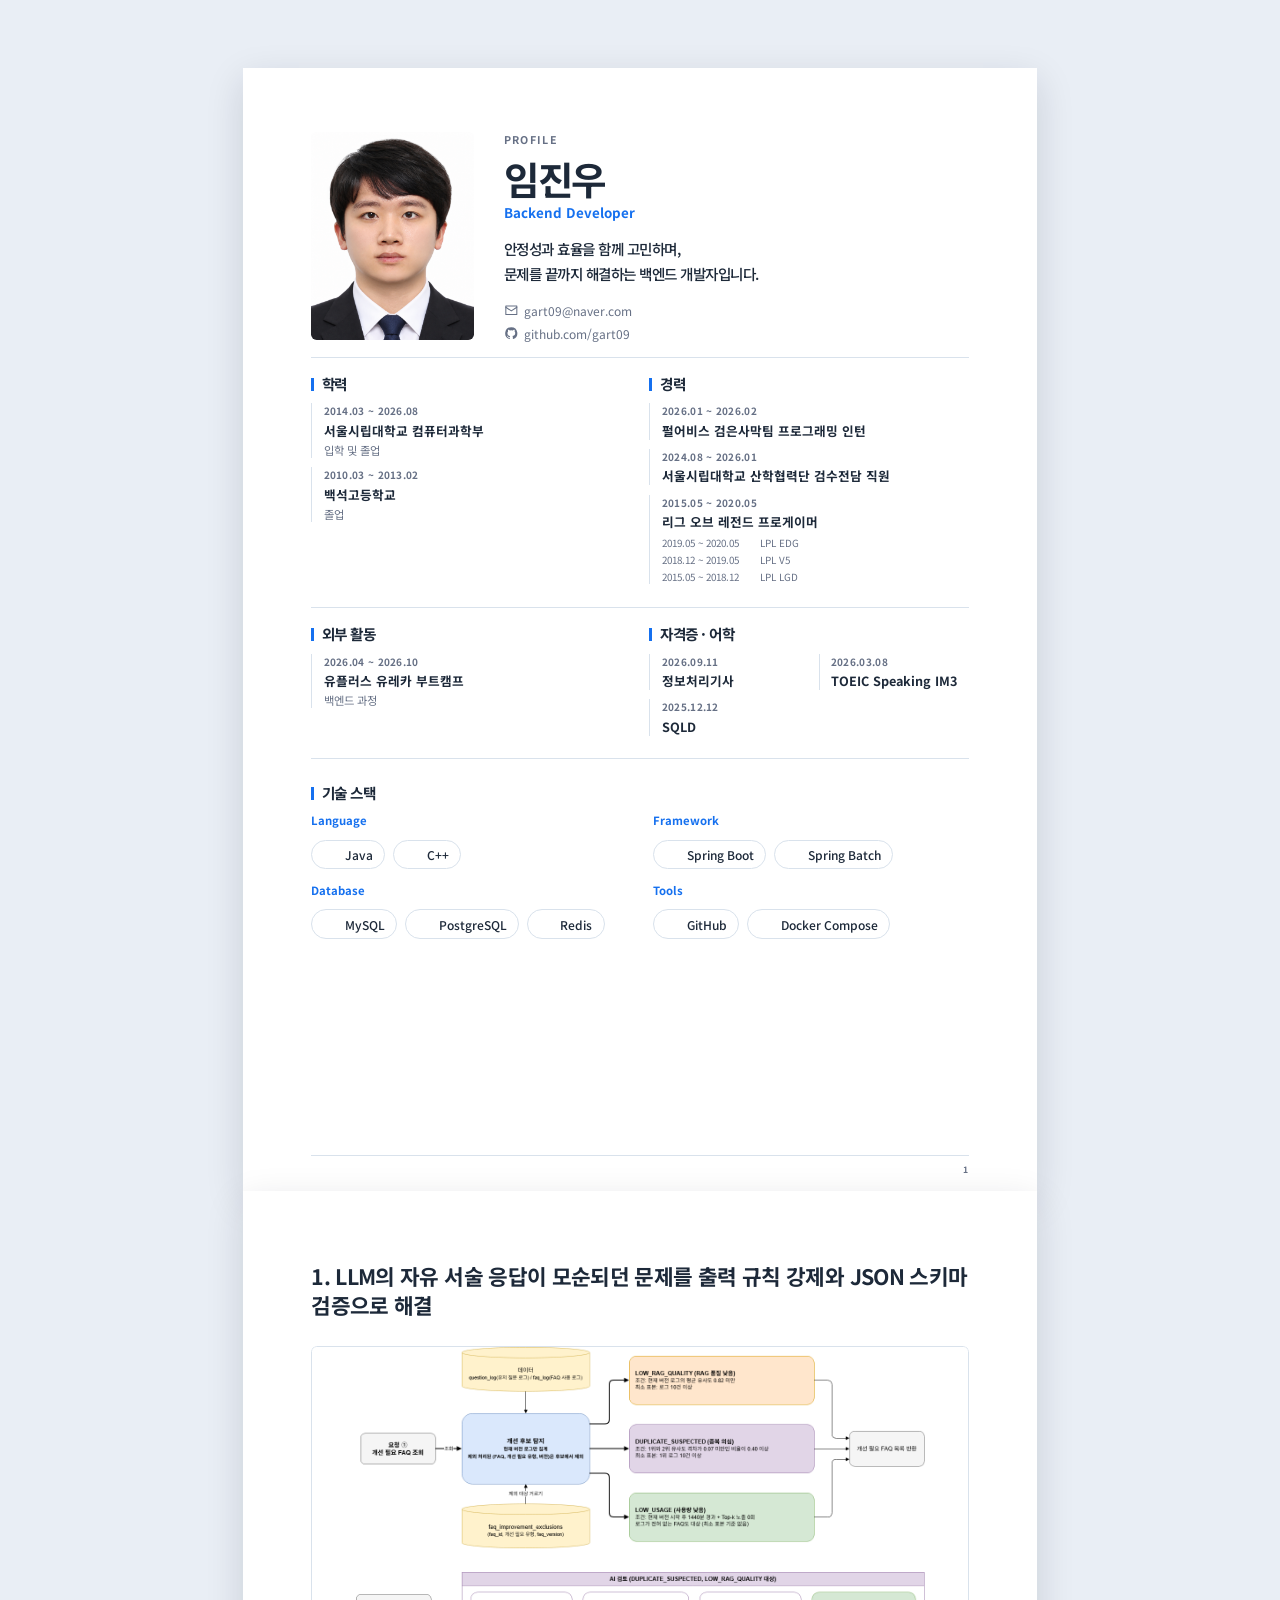
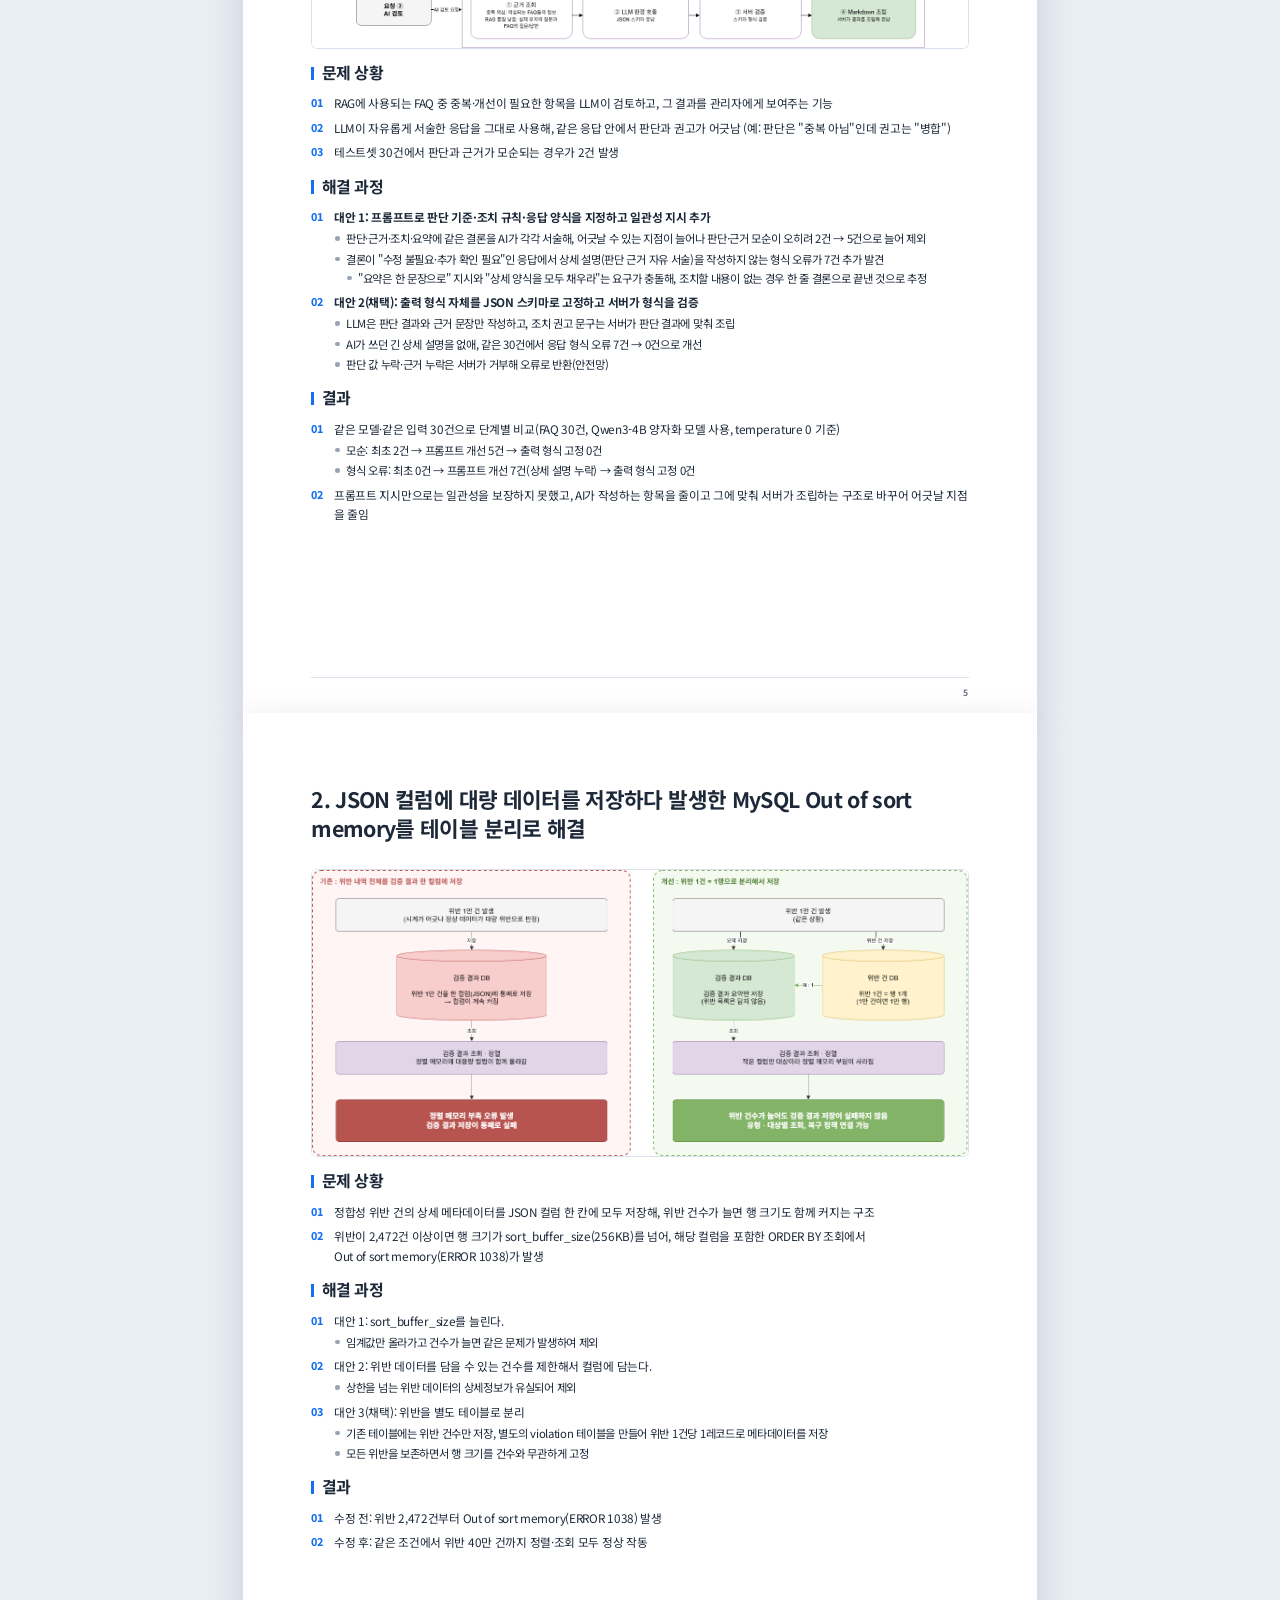
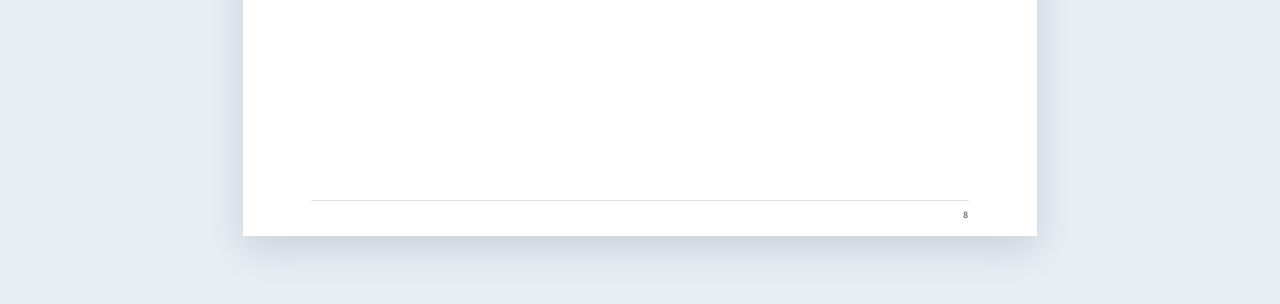
==== commit ba34f2f7: "포트폴리오 양식 변경" ====
--- a/index.html
+++ b/index.html
@@ -182,248 +182,9 @@
             </footer>
         </article>
 
-        <!-- ===== UBot ===== -->
-        <article class="pdf-page ubot-page">
-            <header class="project-page-header">
-                <div>
-                    <p class="eyebrow">PROJECT</p>
-                    <h1>UBot</h1>
-                    <p class="project-subtitle">FAQ를 기반으로 답변하는 AI 챗봇 상담 서비스</p>
-                </div>
-                <div class="project-header-meta">
-                    <p>2026.09.09 — 2026.10.27</p>
-                </div>
-            </header>
-
-            <div class="tech-tags" aria-label="사용 기술">
-                <span>Java</span><span>Spring Boot</span><span>PostgreSQL</span><span>Redis</span><span>LLM(Qwen3)</span><span>Embedding(BGE-M3)</span><span>Docker Compose</span>
-            </div>
-
-            <a class="project-github" href="https://github.com/ureca-UBot/UBot-BE" target="_blank" rel="noopener noreferrer">
-                <svg viewBox="0 0 24 24" aria-hidden="true"><path d="M12 2a10 10 0 0 0-3.16 19.49c.5.09.68-.22.68-.48v-1.7c-2.78.6-3.37-1.18-3.37-1.18-.46-1.15-1.11-1.46-1.11-1.46-.91-.62.07-.61.07-.61 1 .07 1.54 1.02 1.54 1.02.9 1.53 2.35 1.09 2.92.83.09-.65.35-1.09.64-1.34-2.22-.25-4.56-1.1-4.56-4.95 0-1.1.4-2 1.03-2.7-.1-.25-.45-1.28.1-2.66 0 0 .84-.27 2.75 1.03a9.58 9.58 0 0 1 5 0c1.9-1.3 2.74-1.03 2.74-1.03.55 1.38.2 2.41.1 2.66.64.7 1.03 1.6 1.03 2.7 0 3.86-2.35 4.7-4.58 4.95.36.3.68.87.68 1.76v2.6c0 .26.18.57.69.48A10 10 0 0 0 12 2Z"/></svg>
-                <span>github.com/ureca-UBot/UBot-BE</span>
-            </a>
-
-            <figure class="project-figure ubot-figure ubot-main-figure">
-                <button type="button" class="image-zoom" data-zoom-src="../assets/images/UBot_메인화면.png" data-zoom-alt="UBot 메인 화면 크게 보기">
-                    <img src="../assets/images/UBot_메인화면.png" alt="UBot 메인 화면">
-                </button>
-            </figure>
-
-            <section class="project-hero">
-                <div class="project-summary">
-                    <h2>프로젝트 소개</h2>
-                    <p>유저의 질문을 받고, 해당 질문과 관련된 FAQ를 근거로 로컬 LLM이 답변을 생성하여 유저에게 반환하는 AI 챗봇 서비스</p>
-                </div>
-            </section>
-
-            <section class="project-goal">
-                <h2>프로젝트 목표</h2>
-                <ul class="goal-list">
-                    <li>FAQ와 질문별 필요한 조회 자료를 근거로 한 AI 답변 제공</li>
-                    <li>FAQ 사용 로그를 바탕으로 FAQ를 개선하는 순환 구조 구축</li>
-                </ul>
-            </section>
-
-            <section class="contribution-section">
-                <h2>내가 기여한 부분</h2>
-                <ul class="ubot-contrib">
-                    <li><em>01</em><strong>팀장</strong><span>팀원별 역할 분배 및 일정 관리</span></li>
-                    <li><em>02</em><strong>FAQ 도메인 구축</strong><span>FAQ 등록, 수정, 버전 이력과 임베딩 색인 구현</span></li>
-                    <li><em>03</em><strong>채팅 RAG 파이프라인</strong><span>검색된 FAQ 답변 중 질문과 유사한 문장만 LLM에 전달하는 답변 문장 필터 구현</span></li>
-                    <li><em>04</em><strong>실시간 FAQ 검색어 랭킹</strong><span>인기, 급상승 FAQ 순위를 집계해 Redis 스냅샷으로 제공</span></li>
-                    <li><em>05</em><strong>FAQ 모니터링</strong><span>로그 지표로 개선이 필요한 FAQ를 판정하고 AI 검토와 제외 처리 기능 제공</span></li>
-                </ul>
-            </section>
-
-            <section class="project-goal">
-                <h2>얻은 경험</h2>
-                <ul class="goal-list">
-                    <li>채팅 RAG 파이프라인 구현 경험</li>
-                    <li>LLM 답변 튜닝 경험</li>
-                </ul>
-            </section>
-
-            <section class="project-goal ubot-skill-section">
-                <h2>획득 역량</h2>
-                <ul class="goal-list">
-                    <li>검색, 근거 선별, LLM 응답 생성으로 이어지는 RAG 파이프라인을 설계하고 구축한 역량</li>
-                    <li>AI 응답을 정해진 형식으로 받아 검증하는 구조를 구축하는 역량</li>
-                </ul>
-            </section>
-
-            <footer class="page-footer">
-                <span>2</span>
-            </footer>
-        </article>
-
-        <!-- UBot 경험 1 : 답변 문장 필터 (A) -->
         <article class="pdf-page ubot-page">
             <section class="reflection-title">
-                <p class="ubot-crumb">UBot · 문제해결과정 1</p>
-                <h2>채팅 RAG 파이프라인: 답변 문장 필터</h2>
-                <p class="implementation-subtitle ubot-subtitle-sm">로컬 LLM 환경에서 검색된 FAQ의 답변 전체가 아니라 질문과 유사한 문장만 LLM에 전달하도록 파이프라인을 설계</p>
-            </section>
-
-            <figure class="project-figure ubot-figure ubot-figure--small">
-                <button type="button" class="image-zoom" data-zoom-src="../assets/images/UBot_답변문장필터구조.png" data-zoom-alt="UBot 답변 문장 필터 구조 크게 보기">
-                    <img src="../assets/images/UBot_답변문장필터구조.png" alt="UBot 답변 문장 필터 구조">
-                </button>
-            </figure>
-
-            <section class="ubot-section">
-                <h2>문제 상황</h2>
-                <ul class="ubot-list">
-                    <li><strong class="ubot-emph">선택된 FAQ의 답변을 모두 LLM에 전달할 경우, 질문과 무관한 내용까지 함께 전달되는 문제</strong>
-                        <ul class="ubot-sublist">
-                            <li>예) "휴대폰 요금제는 중간에 바꿔도 되나요?"에 Top-k(검색 결과 상위 k개 FAQ) FAQ의 답변이 모두 전달됨
-                                <ul class="ubot-sublist">
-                                    <li>FAQ 1: 요금제를 바꿔도 결합 할인은 유지됩니다. 요금제 변경은 월 1회 가능합니다.</li>
-                                    <li>FAQ 2: 번호이동과 기기 변경을 함께 진행할 수 있습니다.</li>
-                                    <li>FAQ 3: 단말 교체와 선택약정은 별개라 약정을 유지한 채 기기를 바꿀 수 있습니다. 새 단말 할부금은 따로 청구됩니다.</li>
-                                    <li class="ubot-red">LLM 답변: 휴대폰 요금제를 중간에 바꾸는 것은 가능하지만, 월 1회만 가능합니다. 또한, 요금제 변경 시 결합 할인은 유지됩니다. 다만, 요금제 변경이 약정 기간 중이라면 기기 변경과는 별개로 이루어져야 하며, 새 단말의 할부금은 별도로 청구됩니다.<br>→ Top-k FAQ의 답변 전체가 전달되어, 질문과 무관한 새 단말 할부금 내용까지 답변에 포함됨</li>
-                                </ul>
-                            </li>
-                        </ul>
-                    </li>
-                </ul>
-            </section>
-
-            <section class="ubot-section">
-                <h2>해결 과정</h2>
-                <ul class="ubot-list">
-                    <li><strong>선택된 FAQ의 답변을 모두 LLM에 전달할 경우, 질문과 무관한 내용까지 함께 전달되는 문제</strong>
-                        <ul class="ubot-sublist">
-                            <li><strong>원인</strong>
-                                <ul class="ubot-sublist">
-                                    <li>FAQ 선택은 FAQ 질문 단위로 하는데, LLM에 넘기는 입력은 답변 전체라서 단위가 맞지 않음</li>
-                                </ul>
-                            </li>
-                            <li><strong>해결</strong>
-                                <ul class="ubot-sublist">
-                                    <li>답변을 문장으로 나누고 사용자 질문과 다시 비교해, 관련 있는 문장만 전달</li>
-                                    <li>LLM 없이 문장 부호로 나누는 <code>BreakIterator</code>(JDK 기본 문장 분리기) 사용. 목록은 별도 규칙으로 보완
-                                        <ul class="ubot-sublist">
-                                            <li>목록은 항목 단위로 묶어 비교, 들여쓴 줄은 직전 항목의 이어지는 내용으로 처리</li>
-                                            <li>안내 문장과 목록 사이에 빈 줄이 있어도 한 묶음으로 처리</li>
-                                            <li>"1.5GB"처럼 숫자 뒤에 공백 없이 이어지는 값은 목록으로 보지 않는 예외 처리</li>
-                                        </ul>
-                                    </li>
-                                </ul>
-                            </li>
-                        </ul>
-                    </li>
-                </ul>
-            </section>
-
-            <section class="ubot-section">
-                <h2>결과</h2>
-                <ul class="ubot-list">
-                    <li>LLM 호출을 사용하지 않고, LLM에 FAQ 답변 전체가 아닌 질문과 유사한 문장만 전달</li>
-                </ul>
-            </section>
-
-            <footer class="page-footer">
-                <span>3</span>
-            </footer>
-        </article>
-
-        <!-- UBot 경험 2 : 실시간 FAQ 검색어 랭킹 (A) -->
-        <article class="pdf-page ubot-page">
-            <section class="reflection-title">
-                <p class="ubot-crumb">UBot · 문제해결과정 2</p>
-                <h2>실시간 FAQ 검색어 랭킹</h2>
-                <p class="implementation-subtitle ubot-subtitle-sm">사용자 질문의 RAG 검색 결과에 많이 포함된 FAQ를 인기, 급상승 랭킹으로 제공</p>
-            </section>
-
-            <figure class="project-figure ubot-figure ubot-figure--wide">
-                <button type="button" class="image-zoom" data-zoom-src="../assets/images/UBot_FAQ랭킹.png" data-zoom-alt="UBot FAQ 랭킹 구조 크게 보기">
-                    <img src="../assets/images/UBot_FAQ랭킹.png" alt="UBot FAQ 랭킹 구조">
-                </button>
-            </figure>
-
-            <section class="ubot-section">
-                <h2>문제 상황</h2>
-                <ul class="ubot-list">
-                    <li>유저들의 질문을 랭킹화하기</li>
-                    <li>다중 인스턴스 상황에서의 랭킹 집계 문제</li>
-                    <li>랭킹 순위 조작</li>
-                </ul>
-            </section>
-
-            <section class="ubot-section">
-                <h2>해결 과정</h2>
-                <ul class="ubot-list">
-                    <li><strong>유저들의 질문을 랭킹화하기</strong>
-                        <ul class="ubot-sublist">
-                            <li><strong>원인</strong>
-                                <ul class="ubot-sublist">
-                                    <li>유저 질문은 표현과 세부 정보가 제각각이라, 내용과 답변을 가공하는 과정에서 LLM이 빈번하게 호출되 자원을 크게 소모</li>
-                                </ul>
-                            </li>
-                            <li><strong>해결</strong>
-                                <ul class="ubot-sublist">
-                                    <li>질문 검색에 사용된 FAQ의 정보들로 랭킹을 구성</li>
-                                    <li>실제 인기 질문을 대표하진 못하지만, 원하는 FAQ가 있는 유저의 요구를 간접적으로 충족</li>
-                                </ul>
-                            </li>
-                        </ul>
-                    </li>
-                    <li><strong>다중 인스턴스 상황에서의 랭킹 집계 문제</strong>
-                        <ul class="ubot-sublist">
-                            <li><strong>원인</strong>
-                                <ul class="ubot-sublist">
-                                    <li>개발 당시에는 단일 인스턴스였으나 다중 인스턴스로 확장될 가능성이 있어, 서버에 저장하면 인스턴스마다 결과가 달라질 수 있음</li>
-                                </ul>
-                            </li>
-                            <li><strong>해결</strong>
-                                <ul class="ubot-sublist">
-                                    <li>스케줄러가 1분마다 랭킹을 한 번에 계산해 Redis에 Top 5 스냅샷으로 저장. 엔드포인트는 Redis의 값만 조회</li>
-                                    <li>스케줄러에 <code>ShedLock</code>을 적용해 여러 인스턴스에서 동시에 실행되는 것을 방지</li>
-                                </ul>
-                            </li>
-                        </ul>
-                    </li>
-                    <li><strong>랭킹 순위 조작</strong>
-                        <ul class="ubot-sublist">
-                            <li><strong>원인</strong>
-                                <ul class="ubot-list">
-                                    <li>검색 횟수가 적은 FAQ의 비율이 튀는 현상</li>
-                                    <li>같은 사용자의 반복 질문</li>
-                                    <li>랭킹에 노출된 FAQ만 계속 선택되는 자기강화</li>
-                                </ul>
-                            </li>
-                            <li><strong>해결</strong>
-                                <ul class="ubot-list">
-                                    <li>현재 윈도우의 최소 검색 횟수와 기준 기간의 최소 표본 수를 지정해, 건수가 아주 작은 경우 배제</li>
-                                    <li>질문을 정규화해 테이블에 저장. 랭킹 집계 윈도우안에 같은 정규화 질문이 테이블에 존재하면 랭킹에서 제외</li>
-                                    <li>랭킹의 FAQ를 선택해 답변을 얻는 경우 FAQ 사용 기록 테이블에 추가하지 않고, DB의 FAQ 답변을 바로 프론트에 전달</li>
-                                </ul>
-                            </li>
-                        </ul>
-                    </li>
-                </ul>
-            </section>
-
-            <section class="ubot-section">
-                <h2>결과</h2>
-                <ul class="ubot-list">
-                    <li>API는 Redis만 조회. 프론트는 <code>GET /rankings</code> 한 번으로 인기, 급상승 정보를 모두 조회 가능</li>
-                    <li>모든 인스턴스가 같은 랭킹 공유</li>
-                </ul>
-            </section>
-
-            <footer class="page-footer">
-                <span>4</span>
-            </footer>
-        </article>
-
-        <!-- UBot 경험 3 : FAQ 모니터링 (A) -->
-        <article class="pdf-page ubot-page">
-            <section class="reflection-title">
-                <p class="ubot-crumb">UBot · 문제해결과정 3</p>
-                <h2>FAQ 모니터링: 개선이 필요한 FAQ 탐지</h2>
-                <p class="implementation-subtitle ubot-subtitle-sm">로그 지표로 개선이 필요한 FAQ를 목록화하고, 관리자가 확인해 개선할 수 있는 FAQ 품질 관리 대시보드</p>
+                <h2>1. LLM의 자유 서술 응답이 모순되던 문제를 출력 규칙 강제와 JSON 스키마 검증으로 해결</h2>
             </section>
 
             <figure class="project-figure ubot-figure ubot-figure--wide">
@@ -434,43 +195,30 @@
             <section class="ubot-section">
                 <h2>문제 상황</h2>
                 <ul class="ubot-list">
-                    <li>수정 후 한 번도 검색되지 않은 FAQ가 "사용량 낮음"으로 잡히지 않는 현상</li>
-                    <li>AI 검토 결과의 판단과 근거가 일관되지 않는 현상</li>
+                    <li>RAG에 사용되는 FAQ 중 중복·개선이 필요한 항목을 LLM이 검토하고, 그 결과를 관리자에게 보여주는 기능</li>
+                    <li>LLM이 자유롭게 서술한 응답을 그대로 사용해, 같은 응답 안에서 판단과 권고가 어긋남 (예: 판단은 "중복 아님"인데 권고는 "병합")</li>
+                    <li>테스트셋 30건에서 판단과 근거가 모순되는 경우가 2건 발생</li>
                 </ul>
             </section>
 
             <section class="ubot-section">
                 <h2>해결 과정</h2>
                 <ul class="ubot-list">
-                    <li><strong>수정 후 한 번도 검색되지 않은 FAQ가 "사용량 낮음"으로 잡히지 않는 현상</strong>
-                        <ul class="ubot-sublist">
-                            <li><strong>원인</strong>
+                    <li><strong>대안 1: 프롬프트로 판단 기준·조치 규칙·응답 양식을 지정하고 일관성 지시 추가</strong>
+                        <ul class="ubot-sublist">
+                            <li>판단·근거·조치·요약에 같은 결론을 AI가 각각 서술해, 어긋날 수 있는 지점이 늘어나 판단·근거 모순이 오히려 2건 → 5건으로 늘어 제외</li>
+                            <li>결론이 "수정 불필요·추가 확인 필요"인 응답에서 상세 설명(판단 근거 자유 서술)을 작성하지 않는 형식 오류가 7건 추가 발견
                                 <ul class="ubot-sublist">
-                                    <li>수정 전 로그를 빼려고 "수정 후 로그만" 조회했는데, 수정 후 로그가 없는 FAQ는 조회 결과에서 아예 사라짐</li>
-                                    <li>조건을 아예 없애면 수정 전 로그까지 세게 되어, 이미 고친 FAQ가 계속 목록에 등장</li>
+                                    <li>"요약은 한 문장으로" 지시와 "상세 양식을 모두 채우라"는 요구가 충돌해, 조치할 내용이 없는 경우 한 줄 결론으로 끝낸 것으로 추정</li>
                                 </ul>
                             </li>
-                            <li><strong>해결</strong>
-                                <ul class="ubot-sublist">
-                                    <li>FAQ를 먼저 가져오고, 그 FAQ에 수정 후 로그를 <code>LEFT JOIN</code>으로 합치는 방식으로 변경</li>
-                                    <li>수정 후 사용 로그가 없는 FAQ도 0건으로 남아 "사용량 낮음"으로 판정됨</li>
-                                </ul>
-                            </li>
-                        </ul>
-                    </li>
-                    <li><strong>AI 검토 결과의 판단과 근거가 일관되지 않는 현상</strong>
-                        <ul class="ubot-sublist">
-                            <li><strong>원인</strong>
-                                <ul class="ubot-sublist">
-                                    <li>AI가 자유롭게 서술하는 응답을 받아, 판단 결과와 조치 권고가 서로 어긋날 수 있고 형식도 응답마다 달라질 수 있는 구조</li>
-                                </ul>
-                            </li>
-                            <li><strong>해결</strong>
-                                <ul class="ubot-sublist">
-                                    <li>프롬프트에 판단 기준(중복, 구분 필요, 중복 아님, 근거 부족)을 명시하고 판단별 조치 규칙을 강제</li>
-                                    <li>AI가 자유롭게 문장을 쓰지 않고 정해진 JSON 양식으로만 답하게 하고 서버가 해당 JSON을 검증</li>
-                                </ul>
-                            </li>
+                        </ul>
+                    </li>
+                    <li><strong>대안 2(채택): 출력 형식 자체를 JSON 스키마로 고정하고 서버가 형식을 검증</strong>
+                        <ul class="ubot-sublist">
+                            <li>LLM은 판단 결과와 근거 문장만 작성하고, 조치 권고 문구는 서버가 판단 결과에 맞춰 조립</li>
+                            <li>AI가 쓰던 긴 상세 설명을 없애, 같은 30건에서 응답 형식 오류 7건 → 0건으로 개선</li>
+                            <li>판단 값 누락·근거 누락은 서버가 거부해 오류로 반환(안전망)</li>
                         </ul>
                     </li>
                 </ul>
@@ -479,9 +227,13 @@
             <section class="ubot-section">
                 <h2>결과</h2>
                 <ul class="ubot-list">
-                    <li>SQL 쿼리 한 번으로 개선 유형 판정, 제외 적용, 정렬, 페이지네이션을 수행</li>
-                    <li>판단 근거와 판단 결과의 일치는 프롬프트 규칙으로 유도</li>
-                    <li>AI 검토 응답의 형식 오류는 JSON 스키마와 서버 검증으로 차단</li>
+                    <li>같은 모델·같은 입력 30건으로 단계별 비교(FAQ 30건, Qwen3-4B 양자화 모델 사용, temperature 0 기준)
+                        <ul class="ubot-sublist">
+                            <li>모순: 최초 2건 → 프롬프트 개선 5건 → 출력 형식 고정 0건</li>
+                            <li>형식 오류: 최초 0건 → 프롬프트 개선 7건(상세 설명 누락) → 출력 형식 고정 0건</li>
+                        </ul>
+                    </li>
+                    <li>프롬프트 지시만으로는 일관성을 보장하지 못했고, AI가 작성하는 항목을 줄이고 그에 맞춰 서버가 조립하는 구조로 바꾸어 어긋날 지점을 줄임</li>
                 </ul>
             </section>
 
@@ -490,177 +242,9 @@
             </footer>
         </article>
 
-                <article class="pdf-page ace-page ubot-page">
-            <header class="project-page-header">
-                <div>
-                    <p class="eyebrow">PROJECT</p>
-                    <h1>Ace</h1>
-                    <p class="project-subtitle">선착순 쿠폰 발급 시스템</p>
-                    <div class="tech-tags" aria-label="사용 기술">
-                        <span>Java</span><span>Spring Boot</span><span>Spring Batch</span><span>MySQL</span><span>Redis</span><span>Docker Compose</span>
-                    </div>
-                </div>
-                <div class="project-header-meta">
-                    <p>2026.08.06 — 2026.08.31</p>
-                </div>
-            </header>
-
-            <a class="project-github" href="https://github.com/URECA-Ace" target="_blank" rel="noopener noreferrer">
-                <svg viewBox="0 0 24 24" aria-hidden="true"><path d="M12 2a10 10 0 0 0-3.16 19.49c.5.09.68-.22.68-.48v-1.7c-2.78.6-3.37-1.18-3.37-1.18-.46-1.15-1.11-1.46-1.11-1.46-.91-.62.07-.61.07-.61 1 .07 1.54 1.02 1.54 1.02.9 1.53 2.35 1.09 2.92.83.09-.65.35-1.09.64-1.34-2.22-.25-4.56-1.1-4.56-4.95 0-1.1.4-2 1.03-2.7-.1-.25-.45-1.28.1-2.66 0 0 .84-.27 2.75 1.03a9.58 9.58 0 0 1 5 0c1.9-1.3 2.74-1.03 2.74-1.03.55 1.38.2 2.41.1 2.66.64.7 1.03 1.6 1.03 2.7 0 3.86-2.35 4.7-4.58 4.95.36.3.68.87.68 1.76v2.6c0 .26.18.57.69.48A10 10 0 0 0 12 2Z"/></svg>
-                <span>github.com/URECA-Ace</span>
-            </a>
-
-            <figure class="project-figure screenshot-figure ace-main-figure">
-                <button type="button" class="image-zoom" data-zoom-src="../assets/images/Ace_예시화면%20.png" data-zoom-alt="Ace 정합성 리포트 화면 크게 보기">
-                    <img src="../assets/images/Ace_예시화면%20.png" alt="Ace 정합성 리포트 화면">
-                </button>
-            </figure>
-
-            <section class="project-hero">
-                <div class="project-summary">
-                    <h2>프로젝트 소개</h2>
-                    <p>대규모 동시 요청에서도 안정적인 쿠폰 발급과 사후 데이터 검증·복구를 지원하는 선착순 쿠폰 발급 시스템</p>
-                </div>
-            </section>
-
-            <section class="project-goal">
-                <h2>프로젝트 목표</h2>
-                <ul class="goal-list">
-                    <li>동시 요청 상황에서 쿠폰의 초과 발급을 방지하고 데이터 정합성 보장</li>
-                    <li>DB에 저장된 데이터를 검증할 수 있는 사후 처리 성격의 정합성 검증 시스템 구현</li>
-                </ul>
-            </section>
-
-            <section class="contribution-section">
-                <h2>내가 기여한 부분</h2>
-                <ul class="goal-list">
-                    <li>협업을 위한 기초 인프라 환경 조성</li>
-                    <li>정합성 검증 공통 로직 구현</li>
-                    <li><code>Spring Batch</code>를 활용한 비동기 검증 파이프라인 구현</li>
-                    <li>정합성 위반 건 복구 정책 공통 로직 구현</li>
-                </ul>
-            </section>
-
-            <section class="project-goal">
-                <h2>얻은 경험</h2>
-                <ul class="goal-list">
-                    <li><code>Spring Batch</code>로 대규모 데이터를 청크 단위로 처리하는 비동기 검증 파이프라인 구현 경험</li>
-                    <li>정합성 위반 건을 검증하고 복구하는 정책 구조 구현 경험</li>
-                </ul>
-            </section>
-
-            <section class="project-goal">
-                <h2>획득 역량</h2>
-                <ul class="goal-list">
-                    <li>팀원이 같은 구조로 개발할 수 있도록 공통 인터페이스와 실행 파이프라인을 설계하는 역량</li>
-                    <li>실패 시 중단 지점부터 재개할 수 있는 배치 처리 구조를 구축하는 역량</li>
-                </ul>
-            </section>
-
-            <footer class="page-footer">
-                <span>6</span>
-            </footer>
-        </article>
-
         <article class="pdf-page ubot-page">
             <section class="reflection-title">
-                <p class="ubot-crumb">Ace · 문제해결과정 1</p>
-                <h2>정합성 검증 과정에 Spring Batch 도입</h2>
-                <p class="implementation-subtitle ubot-subtitle-sm">대량 데이터 검증을 요청과 분리해 비동기로 처리하고, 실패 시 중단 지점부터 재개할 수 있는 구조로 설계</p>
-            </section>
-
-            <figure class="project-figure ubot-figure ubot-figure--wide ace-fig-batch">
-                <button type="button" class="image-zoom" data-zoom-src="../assets/images/Ace_SpringBatch도입.png" data-zoom-alt="Ace 정합성 검증 Spring Batch 구조 크게 보기">
-                    <img src="../assets/images/Ace_SpringBatch도입.png" alt="Ace 정합성 검증 Spring Batch 구조">
-                </button>
-            </figure>
-
-            <section class="ubot-section">
-                <h2>문제 상황</h2>
-                <ul class="ubot-list">
-                    <li>대량(300만건 가량)의 데이터 정합성 검증이 오래 걸려, 요청이 끝날 때까지 대기하는 문제
-                        <ul class="ubot-sublist">
-                            <li>데이터 정합성 검증: 선착순 쿠폰 발급 후 DB와 Redis의 데이터가 서로 맞는지 사후에 검사하는 기능<br>(예: 재고 수량 일치, Redis와 DB 간 데이터 유실, 쿠폰 상태 전이 오류)</li>
-                        </ul>
-                    </li>
-                    <li>검증 도중 오류가 발생하면 처음부터 다시 실행해야 하는 문제</li>
-                </ul>
-            </section>
-
-            <section class="ubot-section">
-                <h2>해결 과정</h2>
-                <ul class="ubot-list">
-                    <li><strong>대량(300만건 가량)의 데이터 정합성 검증이 오래 걸려, 요청이 끝날 때까지 대기하는 문제</strong>
-                        <ul class="ubot-sublist">
-                            <li><strong>원인</strong>
-                                <ul class="ubot-sublist">
-                                    <li>검증 요청과 검증 실행이 한 흐름에 묶여 있어, 실행이 끝날 때까지 요청이 대기해야 함</li>
-                                </ul>
-                            </li>
-                            <li><strong>해결</strong>
-                                <ul class="ubot-sublist">
-                                    <li>요청과 검증 실행을 분리하고 <code>Spring Batch</code>를 사용한 <code>Job</code>으로 처리</li>
-                                    <li><code>BatchJobFactory</code>가 요청받은 검증 1개당 1개의 <code>Step</code>으로 동적으로 조립해 <code>Job</code>을 구성 </li>
-                                </ul>
-                            </li>
-                        </ul>
-                    </li>
-                    <li><strong>검증 도중 오류가 발생하면 처음부터 다시 실행해야 하는 문제</strong>
-                        <ul class="ubot-sublist">
-                            <li><strong>원인</strong>
-                                <ul class="ubot-sublist">
-                                    <li>수백만 건을 한 번에 읽고 처리하는 과정 중간에 실패했을 때 처음부터 다시 시작해야 함</li>
-                                </ul>
-                            </li>
-                            <li><strong>해결</strong>
-                                <ul class="ubot-sublist">
-                                    <li>Spring Batch Step의 Reader, Processor, Writer가 각자 진행 지점을 저장하도록 구성해, 실패 시 중단된 지점부터 재시작
-                                        <ul class="ubot-list">
-                                            <li><code>EventIdPageReader</code> (읽기)
-                                                <ul class="ubot-sublist">
-                                                    <li>검증 대상인 <code>coupon_event</code>(쿠폰 발급 기록 테이블)를 청크 단위로 조회</li>
-                                                    <li><code>ItemStream</code>으로 검증을 진행한 마지막 <code>coupon_event_id</code>를 저장해, 재시작 시 해당 지점부터 이어서 읽음</li>
-                                                </ul>
-                                            </li>
-                                            <li><code>ConsistencyCheckItemProcessor</code> (검증)
-                                                <ul class="ubot-sublist">
-                                                    <li>Reader가 읽은 페이지 단위로 검증을 실행</li>
-                                                    <li>오류가 발생하면 커밋된 페이지 이후부터 재실행</li>
-                                                </ul>
-                                            </li>
-                                            <li><code>CheckResultAccumulatorWriter</code> (결과 누적 저장)
-                                                <ul class="ubot-sublist">
-                                                    <li>페이지별 위반 건을 즉시 저장</li>
-                                                    <li>누적 위반 건수도 <code>ItemStream</code>으로 보존해, 재시작 후에도 이전 집계 유지</li>
-                                                </ul>
-                                            </li>
-                                        </ul>
-                                    </li>
-                                </ul>
-                            </li>
-                        </ul>
-                    </li>
-                </ul>
-            </section>
-
-            <section class="ubot-section">
-                <h2>결과</h2>
-                <ul class="ubot-list">
-                    <li>검증 요청과 실행이 분리되어, 수백만 건 검증도 Job으로 비동기 처리</li>
-                    <li>실패 시 처음부터가 아니라 중단된 지점부터 재개 가능</li>
-                </ul>
-            </section>
-
-            <footer class="page-footer">
-                <span>7</span>
-            </footer>
-        </article>
-
-        <article class="pdf-page ubot-page">
-            <section class="reflection-title">
-                <p class="ubot-crumb">Ace · 문제해결과정 2</p>
-                <h2>위반 건수가 많아지면 검증 결과 저장이 통째로 실패</h2>
-                <p class="implementation-subtitle ubot-subtitle-sm">대량의 위반 데이터를 하나의 컬럼에 저장하며 발생한 MySQL 정렬 메모리 오류</p>
+                <h2>2. JSON 컬럼에 대량 데이터를 저장하다 발생한 MySQL Out of sort memory를 테이블 분리로 해결</h2>
             </section>
 
             <figure class="project-figure ubot-figure ubot-figure--wide">
@@ -672,33 +256,28 @@
             <section class="ubot-section">
                 <h2>문제 상황</h2>
                 <ul class="ubot-list">
-                    <li>위반 건수가 많아지면 검증 결과 저장이 통째로 실패하는 문제
-                        <ul class="ubot-sublist">
-                            <li>테스트 중 Redis와 로컬 환경의 시계가 어긋나면서 정상 데이터가 대량 위반으로 판정되어, 위반 1만 건이 한 번에 쌓이는 상황 발생</li>
-                            <li>MySQL에서 <code>Out of sort memory</code> 오류가 발생해 검증 결과 저장이 실패</li>
-                        </ul>
-                    </li>
+                    <li>정합성 위반 건의 상세 메타데이터를 JSON 컬럼 한 칸에 모두 저장해, 위반 건수가 늘면 행 크기도 함께 커지는 구조</li>
+                    <li>위반이 2,472건 이상이면 행 크기가 sort_buffer_size(256KB)를 넘어, 해당 컬럼을 포함한 ORDER BY 조회에서 <br>Out of sort memory(ERROR 1038)가 발생</li>
                 </ul>
             </section>
 
             <section class="ubot-section">
                 <h2>해결 과정</h2>
                 <ul class="ubot-list">
-                    <li><strong>위반 건수가 많아지면 검증 결과 저장이 통째로 실패하는 문제</strong>
-                        <ul class="ubot-sublist">
-                            <li><strong>원인</strong>
-                                <ul class="ubot-sublist">
-                                    <li><code>VerificationResult</code>(검증 결과 저장 테이블)의 <code>diff_detail</code>(위반 내역 컬럼) 안에 위반 내역 메타데이터를 모두 저장</li>
-                                    <li>위반 건수가 많아지면 컬럼 데이터가 커질 수 있음을 사전에 인지했지만, 대량 위반은 발생하지 않을 것이라 판단해 기존 구조를 유지</li>
-                                    <li>MySQL 조회 과정에서 시계 오차로 인한 1만 건의 위반이 발생. <code>diff_detail</code>안의 대량의 데이터가 정렬 대상에 포함되어 정렬 메모리가 부족해짐</li>
-                                </ul>
-                            </li>
-                            <li><strong>해결</strong>
-                                <ul class="ubot-sublist">
-                                    <li>위반 사항을 별도의 <code>verification_violation</code> 테이블에 저장. 위반 1건을 행 1개로 분리</li>
-                                    <li><code>diff_detail</code>은 각 검증이 필요한 개별 메타데이터만 저장하도록 역할을 축소</li>
-                                </ul>
-                            </li>
+                    <li>대안 1: sort_buffer_size를 늘린다.
+                        <ul class="ubot-sublist">
+                            <li>임계값만 올라가고 건수가 늘면 같은 문제가 발생하여 제외</li>
+                        </ul>
+                    </li>
+                    <li>대안 2: 위반 데이터를 담을 수 있는 건수를 제한해서 컬럼에 담는다.
+                        <ul class="ubot-sublist">
+                            <li>상한을 넘는 위반 데이터의 상세정보가 유실되어 제외</li>
+                        </ul>
+                    </li>
+                    <li>대안 3(채택): 위반을 별도 테이블로 분리
+                        <ul class="ubot-sublist">
+                            <li>기존 테이블에는 위반 건수만 저장, 별도의 violation 테이블을 만들어 위반 1건당 1레코드로 메타데이터를 저장</li>
+                            <li>모든 위반을 보존하면서 행 크기를 건수와 무관하게 고정</li>
                         </ul>
                     </li>
                 </ul>
@@ -707,8 +286,8 @@
             <section class="ubot-section">
                 <h2>결과</h2>
                 <ul class="ubot-list">
-                    <li>위반 건수가 늘어나더라도 검증 결과 저장이 실패하지 않음</li>
-                    <li>유형, 대상별 위반 사항 조회가 가능해짐</li>
+                    <li>수정 전: 위반 2,472건부터 Out of sort memory(ERROR 1038) 발생</li>
+                    <li>수정 후: 같은 조건에서 위반 40만 건까지 정렬·조회 모두 정상 작동</li>
                 </ul>
             </section>
 
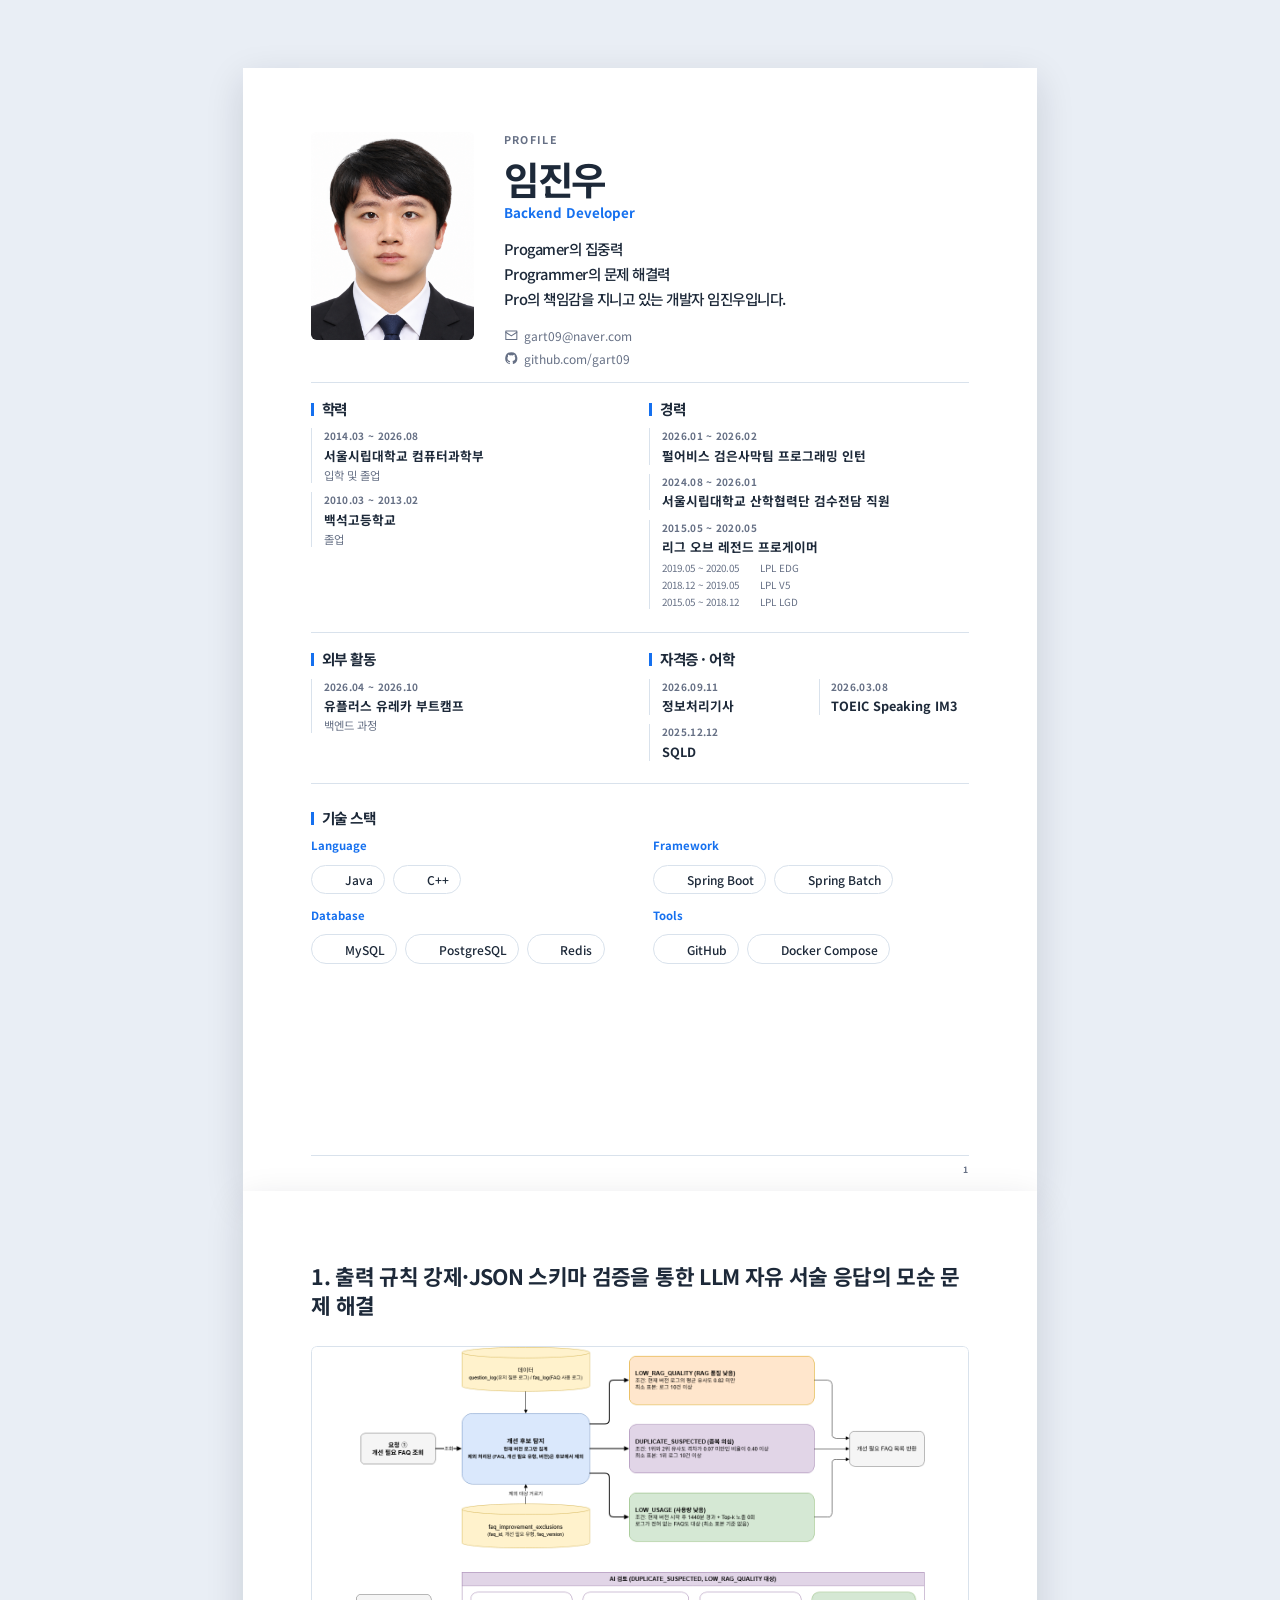
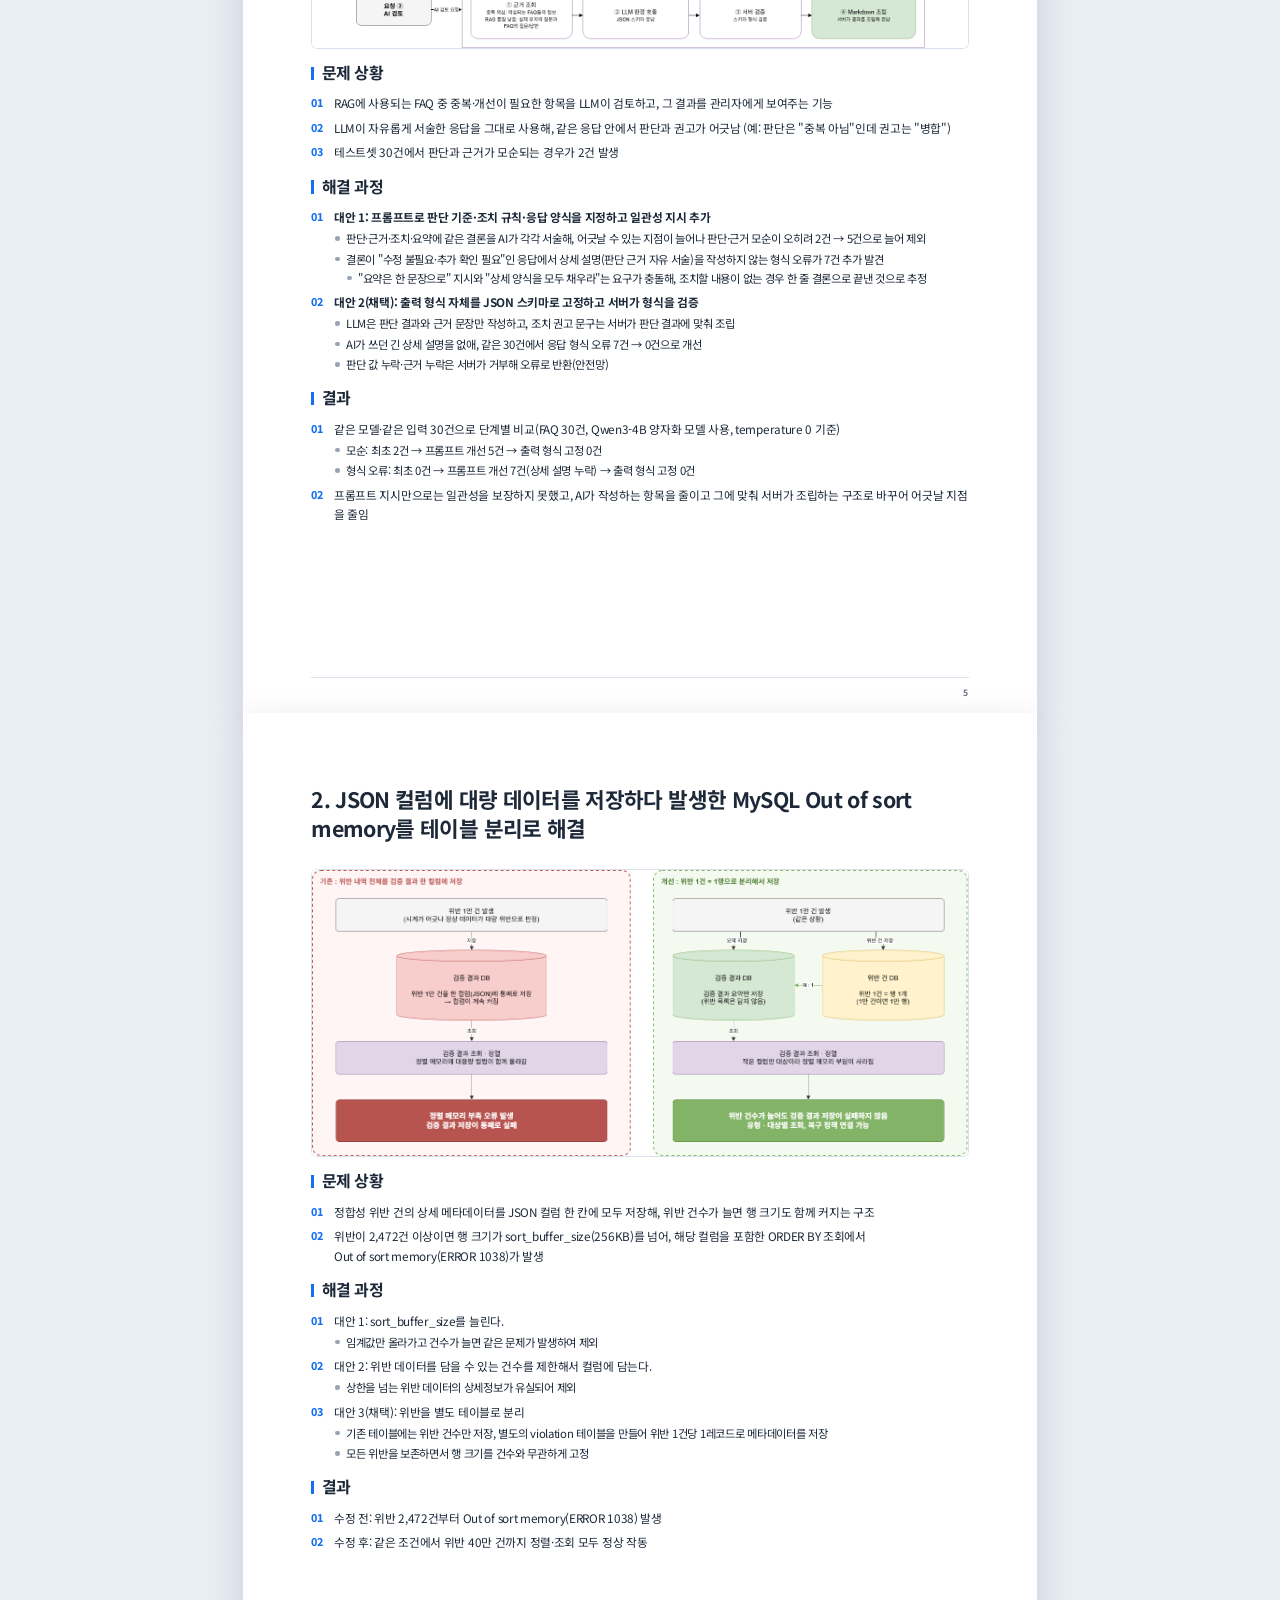
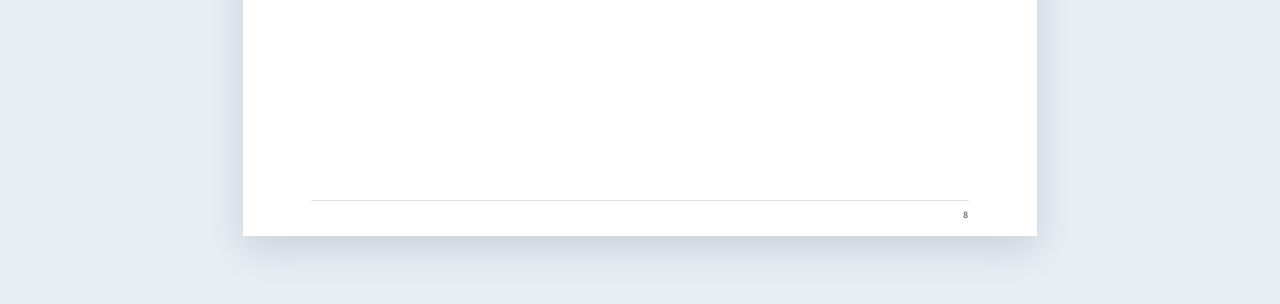
==== commit 8fd7cc56: "문장 수정" ====
--- a/index.html
+++ b/index.html
@@ -24,8 +24,9 @@
                         </div>
                     </div>
                     <p class="header-intro">
-                        안정성과 효율을 함께 고민하며,<br>
-                        문제를 끝까지 해결하는 백엔드 개발자입니다.
+                        Progamer의 집중력<br>
+                        Programmer의 문제 해결력<br>
+                        Pro의 책임감을 지니고 있는 개발자 임진우입니다.
                     </p>
                     <div class="header-contact">
                         <a href="mailto:gart09@naver.com">
@@ -184,7 +185,7 @@
 
         <article class="pdf-page ubot-page">
             <section class="reflection-title">
-                <h2>1. LLM의 자유 서술 응답이 모순되던 문제를 출력 규칙 강제와 JSON 스키마 검증으로 해결</h2>
+                <h2>1. 출력 규칙 강제·JSON 스키마 검증을 통한 LLM 자유 서술 응답의 모순 문제 해결</h2>
             </section>
 
             <figure class="project-figure ubot-figure ubot-figure--wide">
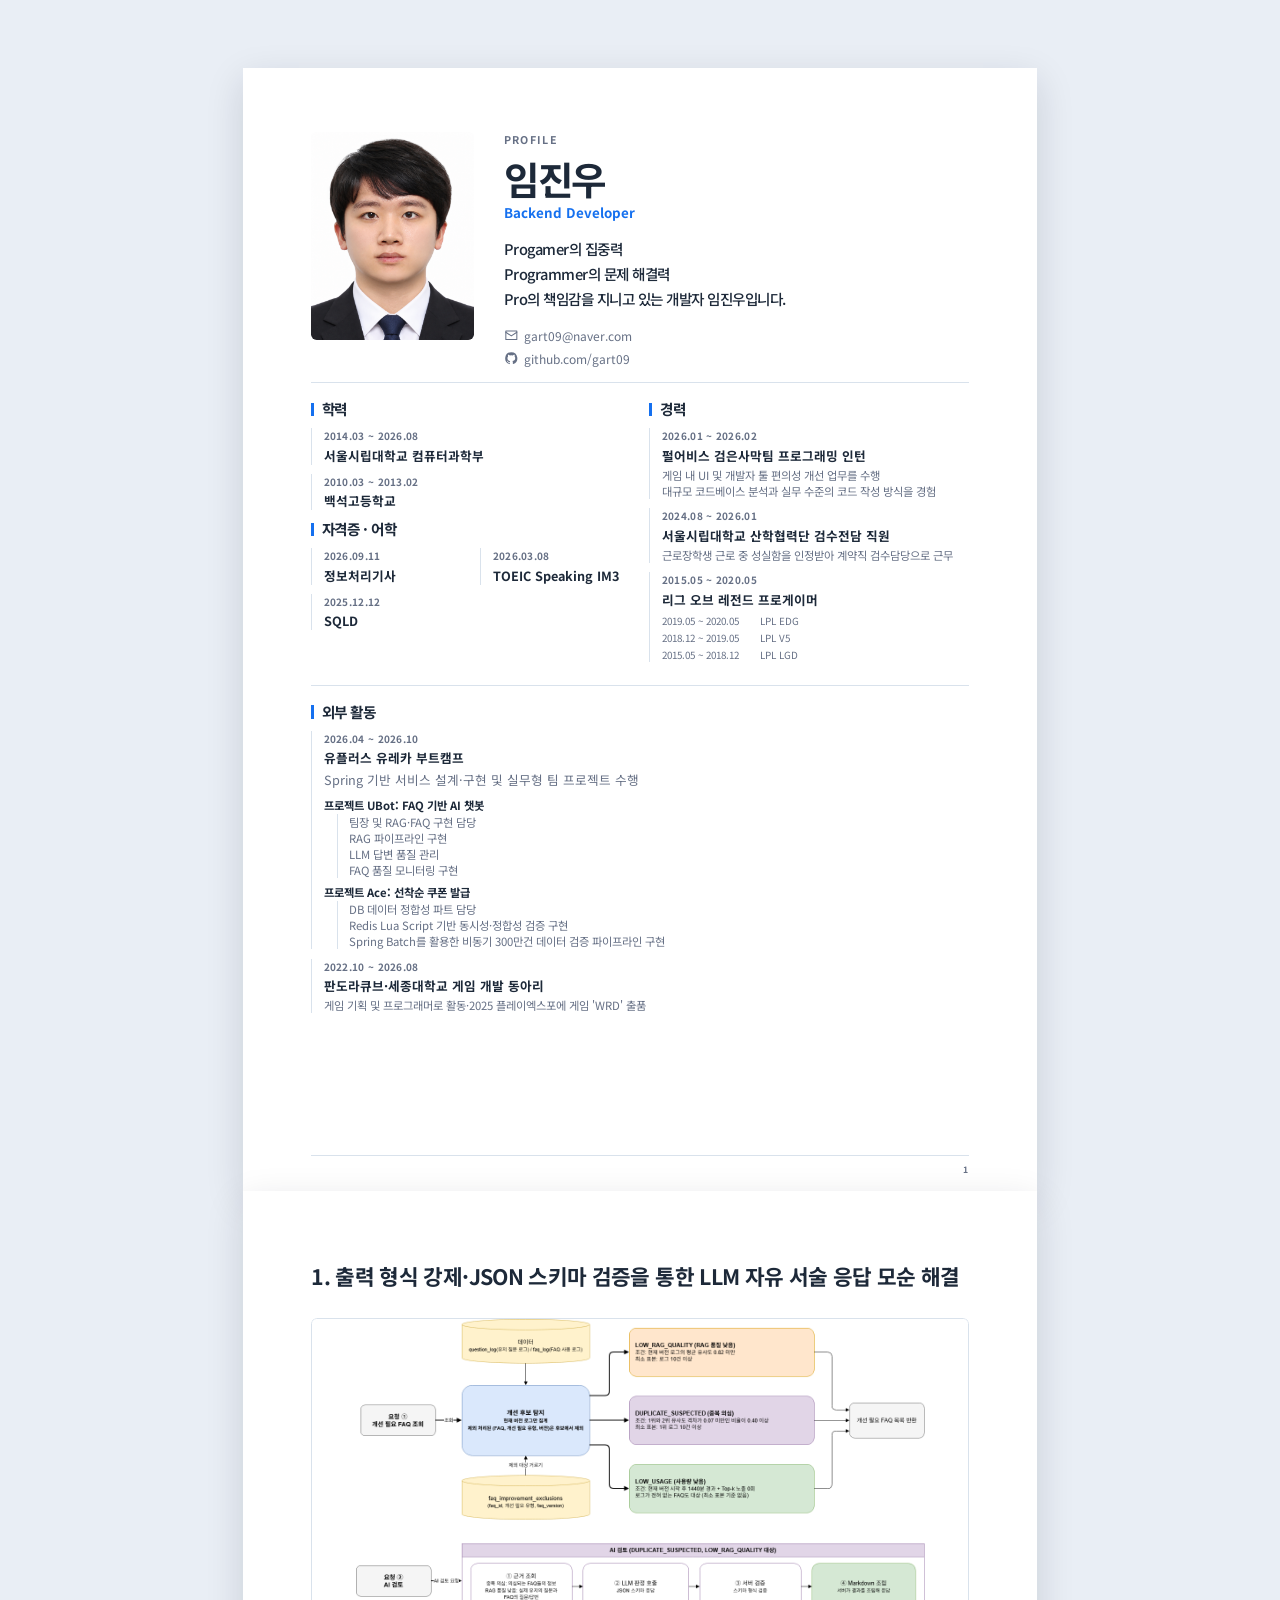
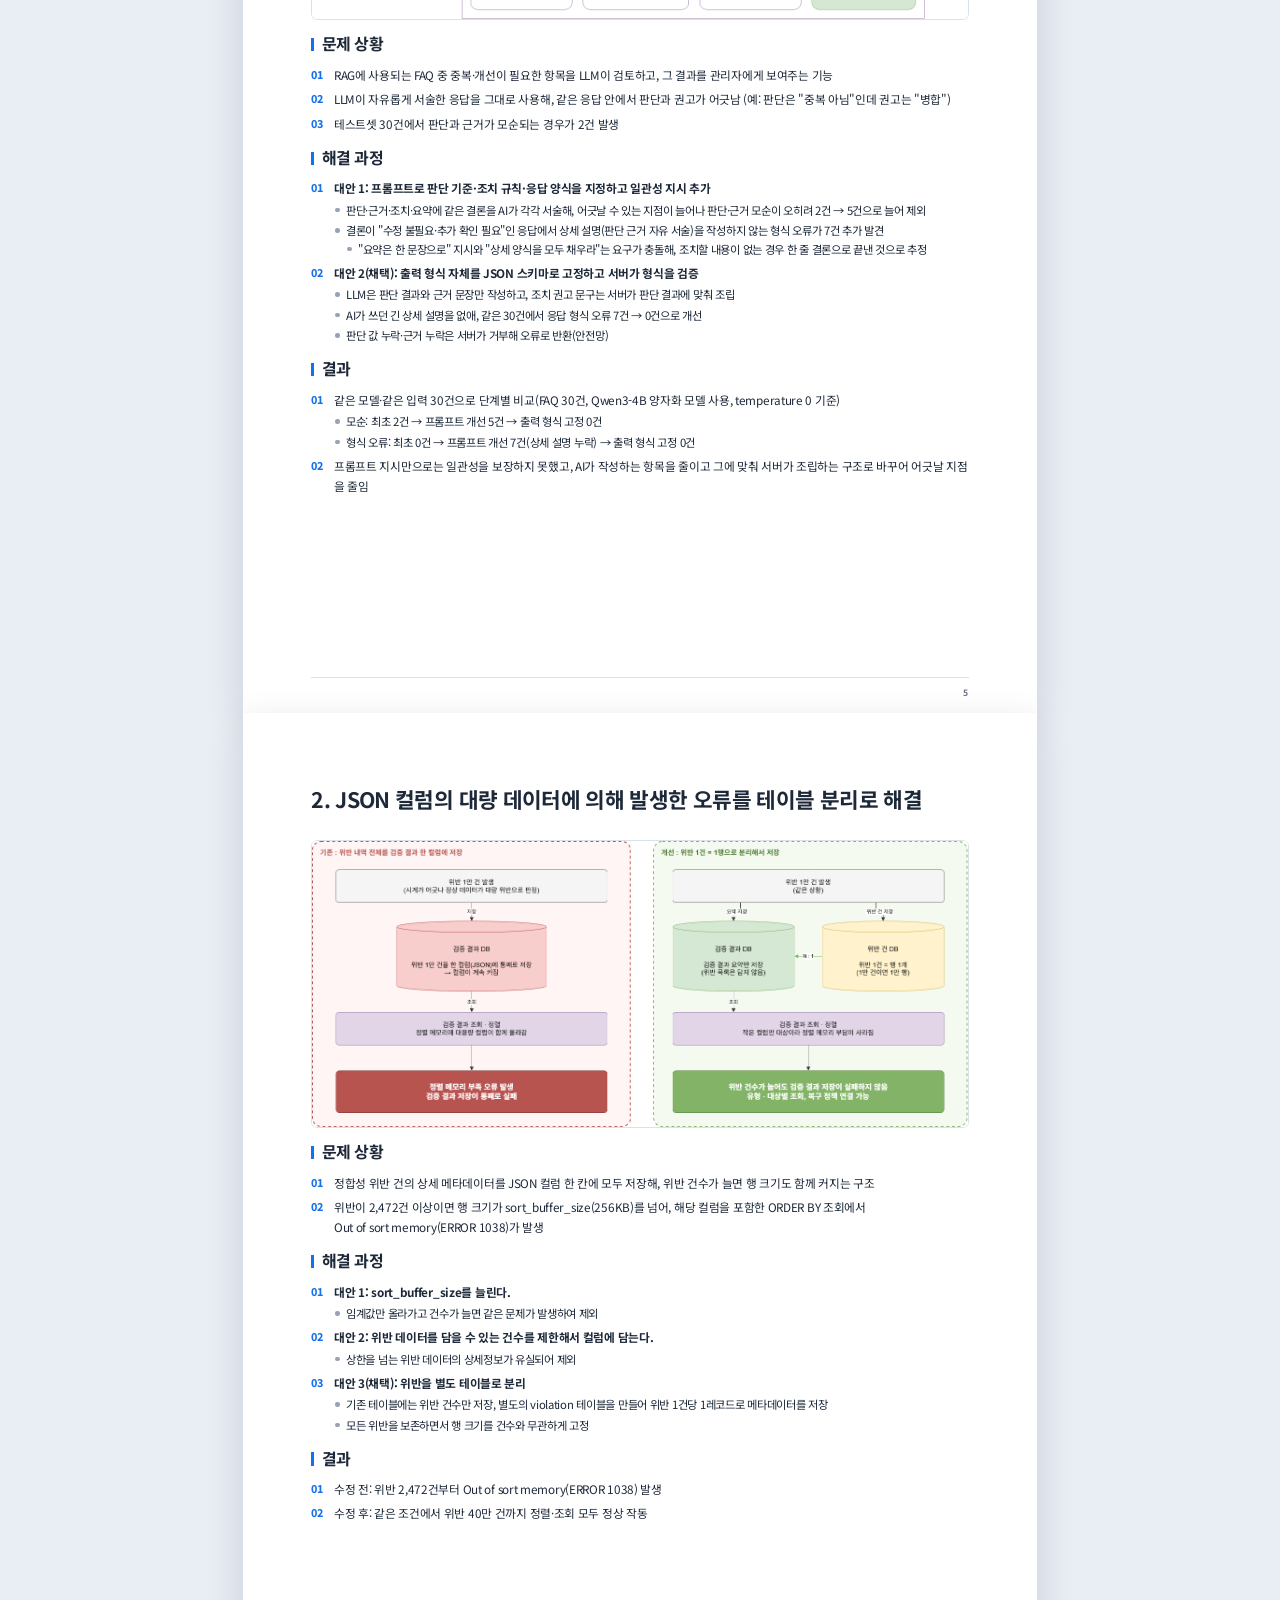
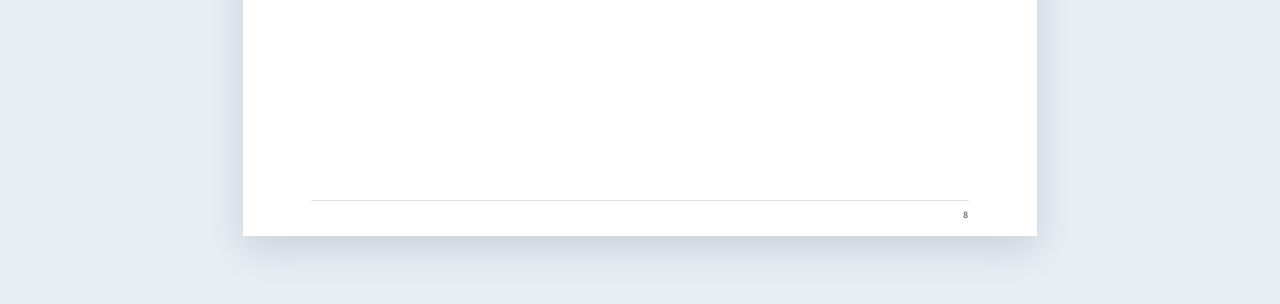
==== commit bc66343b: "이력서 양식 수정" ====
--- a/index.html
+++ b/index.html
@@ -44,137 +44,110 @@
             <div class="profile-grid">
                 <div class="section-divider section-divider--top" aria-hidden="true"></div>
 
-                <section class="profile-section">
-                    <h2>학력</h2>
-                    <ul class="timeline-list">
-                        <li>
-                            <span class="period">2014.03 ~ 2026.08</span>
-                            <strong>서울시립대학교 컴퓨터과학부</strong>
-                            <span>입학 및 졸업</span>
-                        </li>
-                        <li>
-                            <span class="period">2010.03 ~ 2013.02</span>
-                            <strong>백석고등학교</strong>
-                            <span>졸업</span>
-                        </li>
-                    </ul>
-                </section>
-
-                <section class="profile-section">
-                    <h2>경력</h2>
-                    <ul class="timeline-list compact-list">
-                        <li>
-                            <span class="period">2026.01 ~ 2026.02</span>
-                            <strong>펄어비스 검은사막팀 프로그래밍 인턴</strong>
-                        </li>
-                        <li>
-                            <span class="period">2024.08 ~ 2026.01</span>
-                            <strong>서울시립대학교 산학협력단 검수전담 직원</strong>
-                        </li>
-                        <li>
-                            <span class="period">2015.05 ~ 2020.05</span>
-                            <strong>리그 오브 레전드 프로게이머</strong>
-                            <div class="career-sublist">
-                                <span><time>2019.05 ~ 2020.05</time>LPL EDG</span>
-                                <span><time>2018.12 ~ 2019.05</time>LPL V5</span>
-                                <span><time>2015.05 ~ 2018.12</time>LPL LGD</span>
+                <div class="profile-column">
+                    <section class="profile-section">
+                        <h2>학력</h2>
+                        <ul class="timeline-list">
+                            <li>
+                                <span class="period">2014.03 ~ 2026.08</span>
+                                <strong>서울시립대학교 컴퓨터과학부</strong>
+                            </li>
+                            <li>
+                                <span class="period">2010.03 ~ 2013.02</span>
+                                <strong>백석고등학교</strong>
+                            </li>
+                        </ul>
+                    </section>
+
+                    <section class="profile-section credentials-section">
+                        <h2>자격증 · 어학</h2>
+                        <div class="credentials-columns">
+                            <div>
+                                <ul class="timeline-list compact-list">
+                                    <li>
+                                        <span class="period">2026.09.11</span>
+                                        <strong>정보처리기사</strong>
+                                    </li>
+                                    <li>
+                                        <span class="period">2025.12.12</span>
+                                        <strong>SQLD</strong>
+                                    </li>
+                                </ul>
                             </div>
-                        </li>
-                    </ul>
-                </section>
+                            <div>
+                                <ul class="timeline-list compact-list">
+                                    <li>
+                                        <span class="period">2026.03.08</span>
+                                        <strong>TOEIC Speaking IM3</strong>
+                                    </li>
+                                </ul>
+                            </div>
+                        </div>
+                    </section>
+                </div>
+
+                <div class="profile-column">
+                    <section class="profile-section">
+                        <h2>경력</h2>
+                        <ul class="timeline-list compact-list">
+                            <li>
+                                <span class="period">2026.01 ~ 2026.02</span>
+                                <strong>펄어비스 검은사막팀 프로그래밍 인턴</strong>
+                                <span>게임 내 UI 및 개발자 툴 편의성 개선 업무를 수행<br> 대규모 코드베이스 분석과 실무 수준의 코드 작성 방식을 경험</span>
+                            </li>
+                            <li>
+                                <span class="period">2024.08 ~ 2026.01</span>
+                                <strong>서울시립대학교 산학협력단 검수전담 직원</strong>
+                                <span>근로장학생 근로 중 성실함을 인정받아 계약직 검수담당으로 근무</span>
+                            </li>
+                            <li>
+                                <span class="period">2015.05 ~ 2020.05</span>
+                                <strong>리그 오브 레전드 프로게이머</strong>
+                                <div class="career-sublist">
+                                    <span><time>2019.05 ~ 2020.05</time>LPL EDG</span>
+                                    <span><time>2018.12 ~ 2019.05</time>LPL V5</span>
+                                    <span><time>2015.05 ~ 2018.12</time>LPL LGD</span>
+                                </div>
+                            </li>
+                        </ul>
+                    </section>
+                </div>
 
                 <div class="section-divider section-divider--middle" aria-hidden="true"></div>
 
-                <section class="profile-section">
+                <section class="profile-section activity-section">
                     <h2>외부 활동</h2>
                     <ul class="timeline-list compact-list">
                         <li>
                             <span class="period">2026.04 ~ 2026.10</span>
                             <strong>유플러스 유레카 부트캠프</strong>
-                            <span>백엔드 과정</span>
+                            <span class="bootcamp-desc">Spring 기반 서비스 설계·구현 및 실무형 팀 프로젝트 수행</span>
+                            <div class="project-sublist">
+                                <div>
+                                    <b>프로젝트 UBot: FAQ 기반 AI 챗봇</b>
+                                    <ul>
+                                        <li>팀장 및 RAG·FAQ 구현 담당</li>
+                                        <li>RAG 파이프라인 구현</li>
+                                        <li>LLM 답변 품질 관리</li>
+                                        <li>FAQ 품질 모니터링 구현</li>
+                                    </ul>
+                                </div>
+                                <div>
+                                    <b>프로젝트 Ace: 선착순 쿠폰 발급</b>
+                                    <ul>
+                                        <li>DB 데이터 정합성 파트 담당</li>
+                                        <li>Redis Lua Script 기반 동시성·정합성 검증 구현</li>
+                                        <li>Spring Batch를 활용한 비동기 300만건 데이터 검증 파이프라인 구현</li>
+                                    </ul>
+                                </div>
+                            </div>
+                        </li>
+                        <li>
+                            <span class="period">2022.10 ~ 2026.08</span>
+                            <strong>판도라큐브·세종대학교 게임 개발 동아리</strong>
+                            <span class="bootcamp-desc">게임 기획 및 프로그래머로 활동·2025 플레이엑스포에 게임 'WRD' 출품</span>
                         </li>
                     </ul>
-                </section>
-
-                <section class="profile-section credentials-section">
-                    <h2>자격증 · 어학</h2>
-                    <div class="credentials-columns">
-                        <div>
-                            <ul class="timeline-list compact-list">
-                                <li>
-                                    <span class="period">2026.09.11</span>
-                                    <strong>정보처리기사</strong>
-                                </li>
-                                <li>
-                                    <span class="period">2025.12.12</span>
-                                    <strong>SQLD</strong>
-                                </li>
-                            </ul>
-                        </div>
-                        <div>
-                            <ul class="timeline-list compact-list">
-                                <li>
-                                    <span class="period">2026.03.08</span>
-                                    <strong>TOEIC Speaking IM3</strong>
-                                </li>
-                            </ul>
-                        </div>
-                    </div>
-                </section>
-
-                <div class="section-divider section-divider--stack" aria-hidden="true"></div>
-
-                <section class="profile-section stack-section">
-                    <h2>기술 스택</h2>
-                    <div class="stack-groups">
-                        <div>
-                            <h3>Language</h3>
-                            <ul class="skill-list">
-                                <li>
-                                    <div><span class="skill-badge"><img src="https://cdn.jsdelivr.net/gh/devicons/devicon/icons/java/java-original.svg" alt="" class="skill-icon">Java</span></div>
-                                </li>
-                                <li>
-                                    <div><span class="skill-badge"><img src="https://cdn.jsdelivr.net/gh/devicons/devicon/icons/cplusplus/cplusplus-original.svg" alt="" class="skill-icon">C++</span></div>
-                                </li>
-                            </ul>
-                        </div>
-                        <div>
-                            <h3>Framework</h3>
-                            <ul class="skill-list">
-                                <li>
-                                    <div><span class="skill-badge"><img src="https://cdn.jsdelivr.net/gh/devicons/devicon/icons/spring/spring-original.svg" alt="" class="skill-icon">Spring Boot</span></div>
-                                </li>
-                                <li>
-                                    <div><span class="skill-badge"><img src="https://cdn.jsdelivr.net/gh/devicons/devicon/icons/spring/spring-original.svg" alt="" class="skill-icon">Spring Batch</span></div>
-                                </li>
-                            </ul>
-                        </div>
-                        <div>
-                            <h3>Database</h3>
-                            <ul class="skill-list">
-                                <li>
-                                    <div><span class="skill-badge"><img src="https://cdn.jsdelivr.net/gh/devicons/devicon/icons/mysql/mysql-original.svg" alt="" class="skill-icon">MySQL</span></div>
-                                </li>
-                                <li>
-                                    <div><span class="skill-badge"><img src="https://cdn.jsdelivr.net/gh/devicons/devicon/icons/postgresql/postgresql-original.svg" alt="" class="skill-icon">PostgreSQL</span></div>
-                                </li>
-                                <li>
-                                    <div><span class="skill-badge"><img src="https://cdn.jsdelivr.net/gh/devicons/devicon/icons/redis/redis-original.svg" alt="" class="skill-icon">Redis</span></div>
-                                </li>
-                            </ul>
-                        </div>
-                        <div>
-                            <h3>Tools</h3>
-                            <ul class="skill-list">
-                                <li>
-                                    <div><span class="skill-badge"><img src="https://cdn.jsdelivr.net/gh/devicons/devicon/icons/github/github-original.svg" alt="" class="skill-icon">GitHub</span></div>
-                                </li>
-                                <li>
-                                    <div><span class="skill-badge"><img src="https://cdn.jsdelivr.net/gh/devicons/devicon/icons/docker/docker-original.svg" alt="" class="skill-icon">Docker Compose</span></div>
-                                </li>
-                            </ul>
-                        </div>
-                    </div>
                 </section>
             </div>
 
@@ -185,7 +158,7 @@
 
         <article class="pdf-page ubot-page">
             <section class="reflection-title">
-                <h2>1. 출력 규칙 강제·JSON 스키마 검증을 통한 LLM 자유 서술 응답의 모순 문제 해결</h2>
+                <h2>1. 출력 형식 강제·JSON 스키마 검증을 통한 LLM 자유 서술 응답 모순 해결</h2>
             </section>
 
             <figure class="project-figure ubot-figure ubot-figure--wide">
@@ -245,7 +218,7 @@
 
         <article class="pdf-page ubot-page">
             <section class="reflection-title">
-                <h2>2. JSON 컬럼에 대량 데이터를 저장하다 발생한 MySQL Out of sort memory를 테이블 분리로 해결</h2>
+                <h2>2. JSON 컬럼의 대량 데이터에 의해 발생한 오류를 테이블 분리로 해결</h2>
             </section>
 
             <figure class="project-figure ubot-figure ubot-figure--wide">
@@ -265,17 +238,17 @@
             <section class="ubot-section">
                 <h2>해결 과정</h2>
                 <ul class="ubot-list">
-                    <li>대안 1: sort_buffer_size를 늘린다.
+                    <li><strong>대안 1: sort_buffer_size를 늘린다.</strong>
                         <ul class="ubot-sublist">
                             <li>임계값만 올라가고 건수가 늘면 같은 문제가 발생하여 제외</li>
                         </ul>
                     </li>
-                    <li>대안 2: 위반 데이터를 담을 수 있는 건수를 제한해서 컬럼에 담는다.
+                    <li><strong>대안 2: 위반 데이터를 담을 수 있는 건수를 제한해서 컬럼에 담는다.</strong>
                         <ul class="ubot-sublist">
                             <li>상한을 넘는 위반 데이터의 상세정보가 유실되어 제외</li>
                         </ul>
                     </li>
-                    <li>대안 3(채택): 위반을 별도 테이블로 분리
+                    <li><strong>대안 3(채택): 위반을 별도 테이블로 분리</strong>
                         <ul class="ubot-sublist">
                             <li>기존 테이블에는 위반 건수만 저장, 별도의 violation 테이블을 만들어 위반 1건당 1레코드로 메타데이터를 저장</li>
                             <li>모든 위반을 보존하면서 행 크기를 건수와 무관하게 고정</li>
--- a/css/style.css
+++ b/css/style.css
@@ -150,6 +150,14 @@
     padding-top: 0;
 }
 
+.activity-section {
+    grid-column: 1 / -1;
+}
+
+.profile-column {
+    min-width: 0;
+}
+
 .section-divider {
     grid-column: 1 / -1;
     height: 1px;
@@ -252,12 +260,36 @@
     font-size: 8.5pt;
 }
 
+.bootcamp-desc {
+    color: var(--muted);
+    font-size: 9.5pt;
+}
+
 .career-sublist {
     display: grid;
     gap: 0.8mm;
     margin-top: 0.8mm;
     color: var(--muted);
     font-size: 7.4pt;
+}
+
+.project-sublist {
+    display: grid;
+    gap: 1.5mm;
+    margin-top: 1.5mm;
+    color: var(--muted);
+    font-size: 8.5pt;
+}
+
+.project-sublist b {
+    color: var(--ink);
+    font-weight: 700;
+}
+
+.project-sublist ul {
+    margin: 0.4mm 0 0;
+    padding-left: 3.5mm;
+    list-style: disc;
 }
 
 .career-sublist span {
